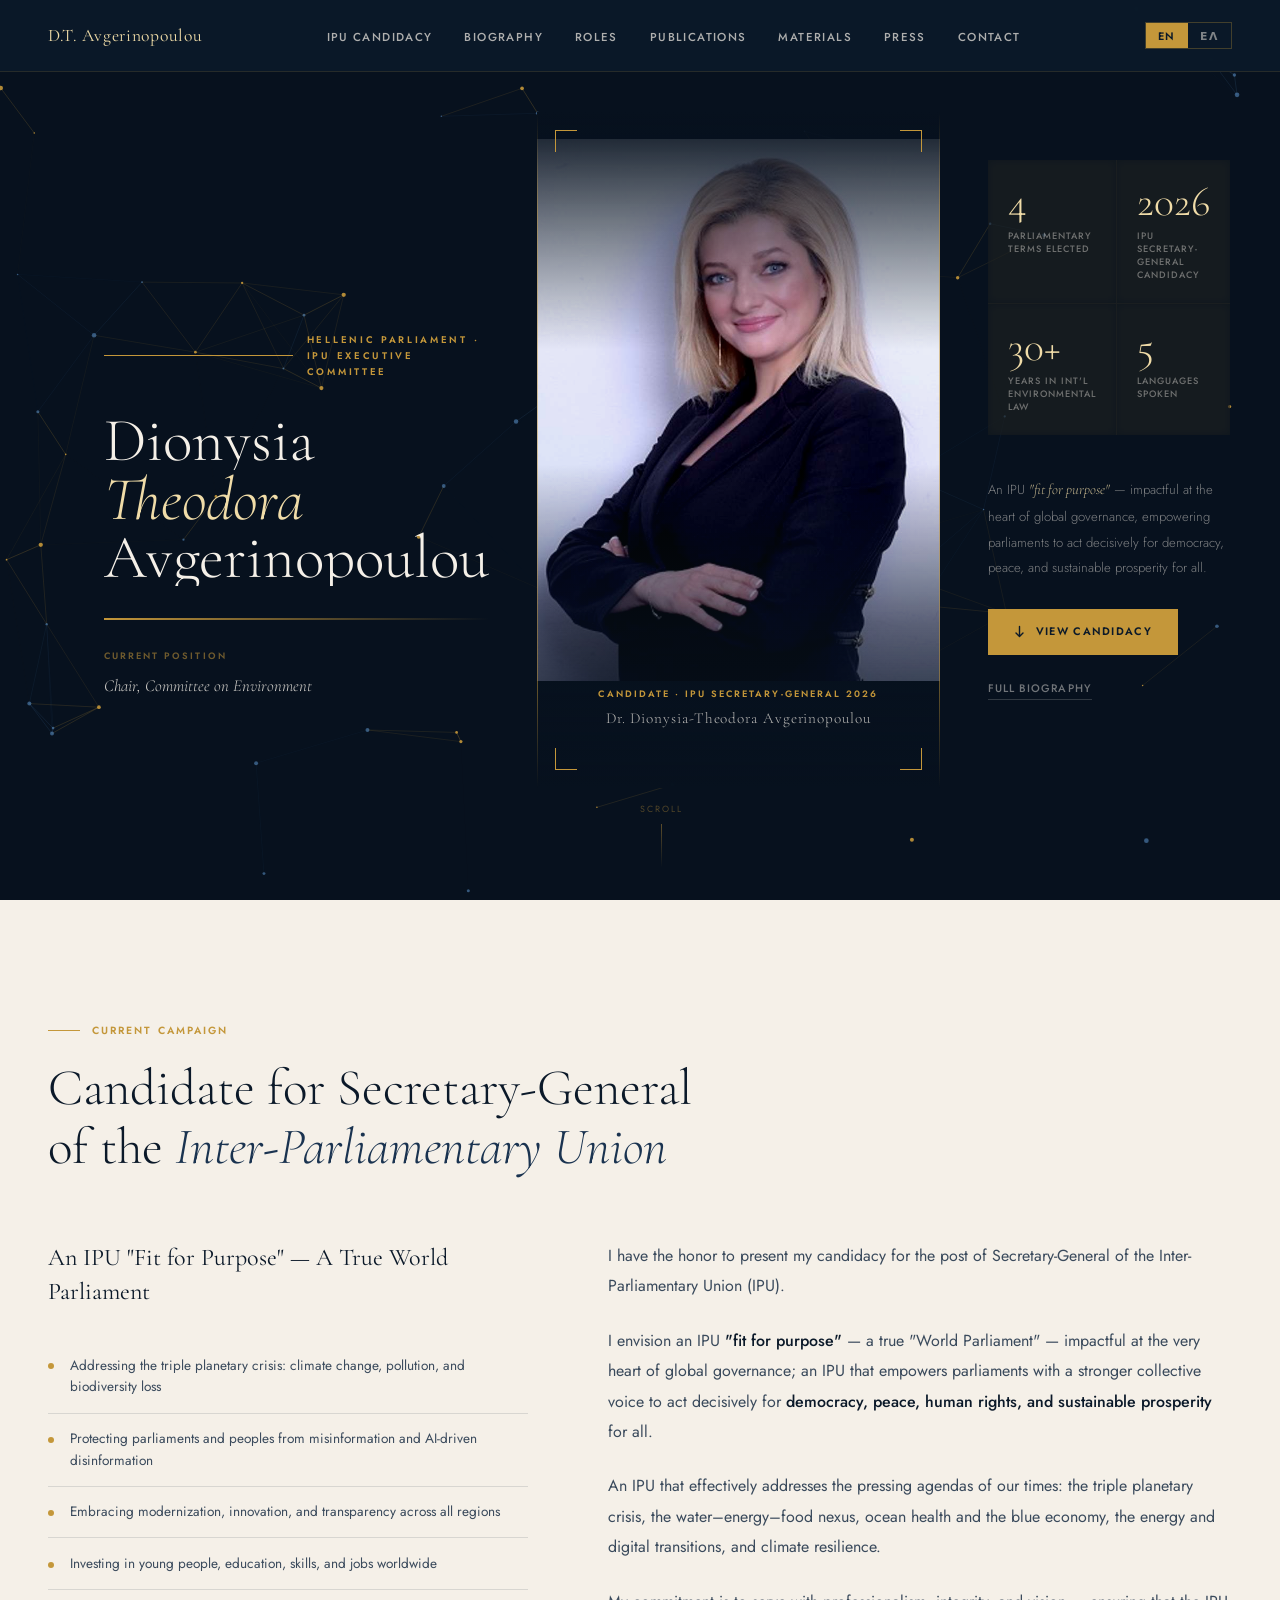
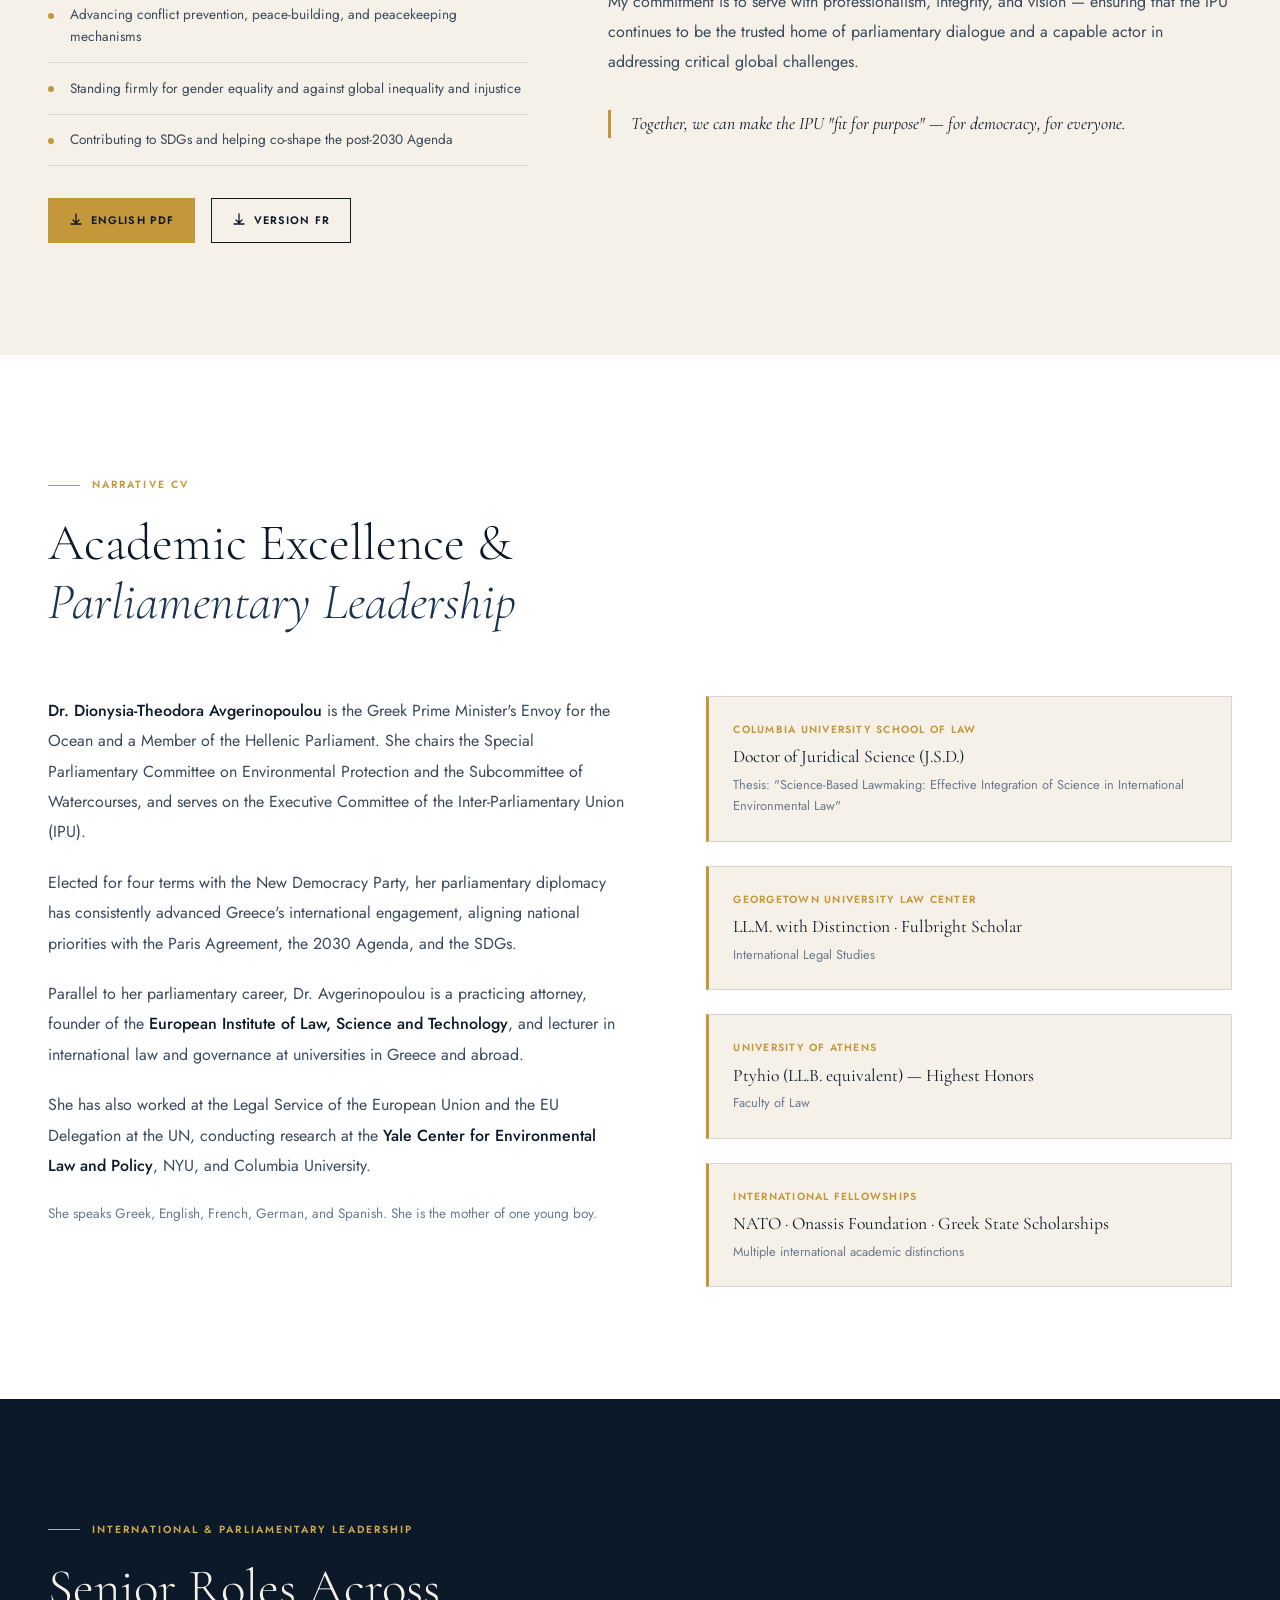
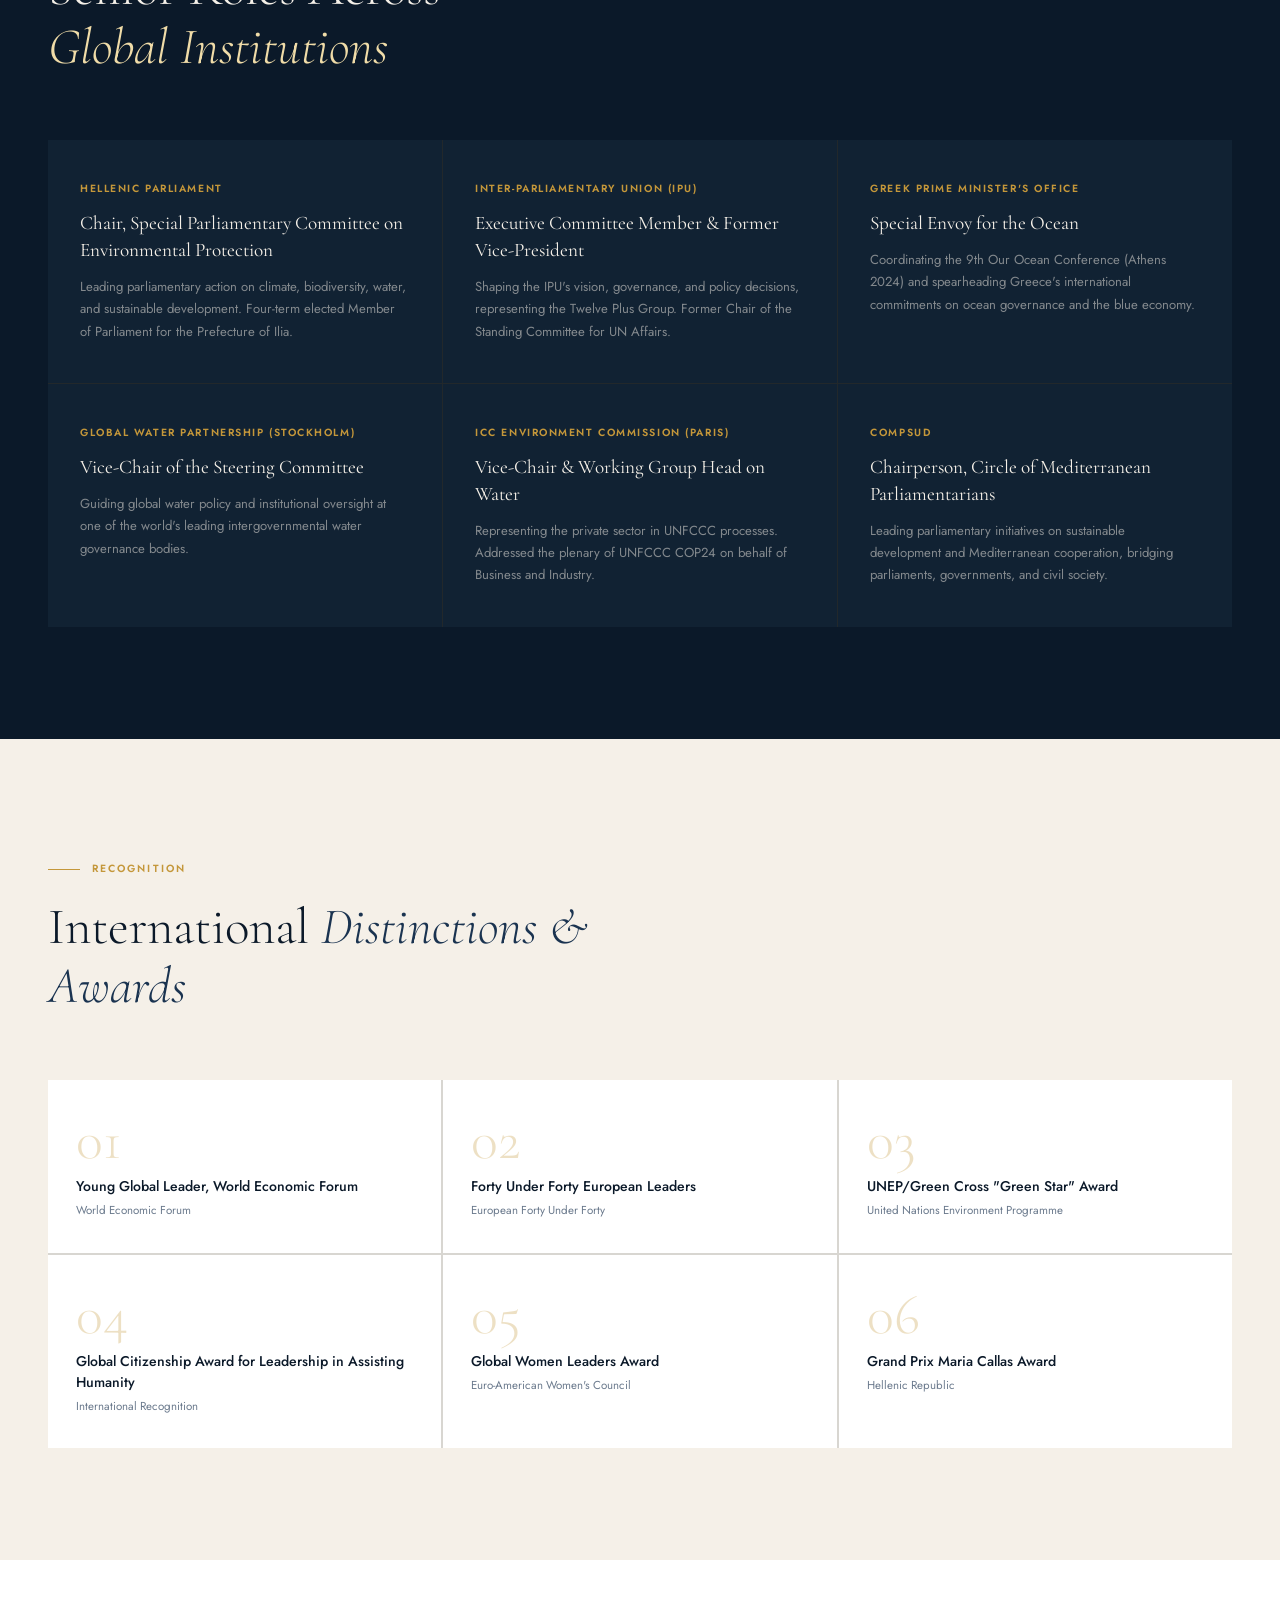
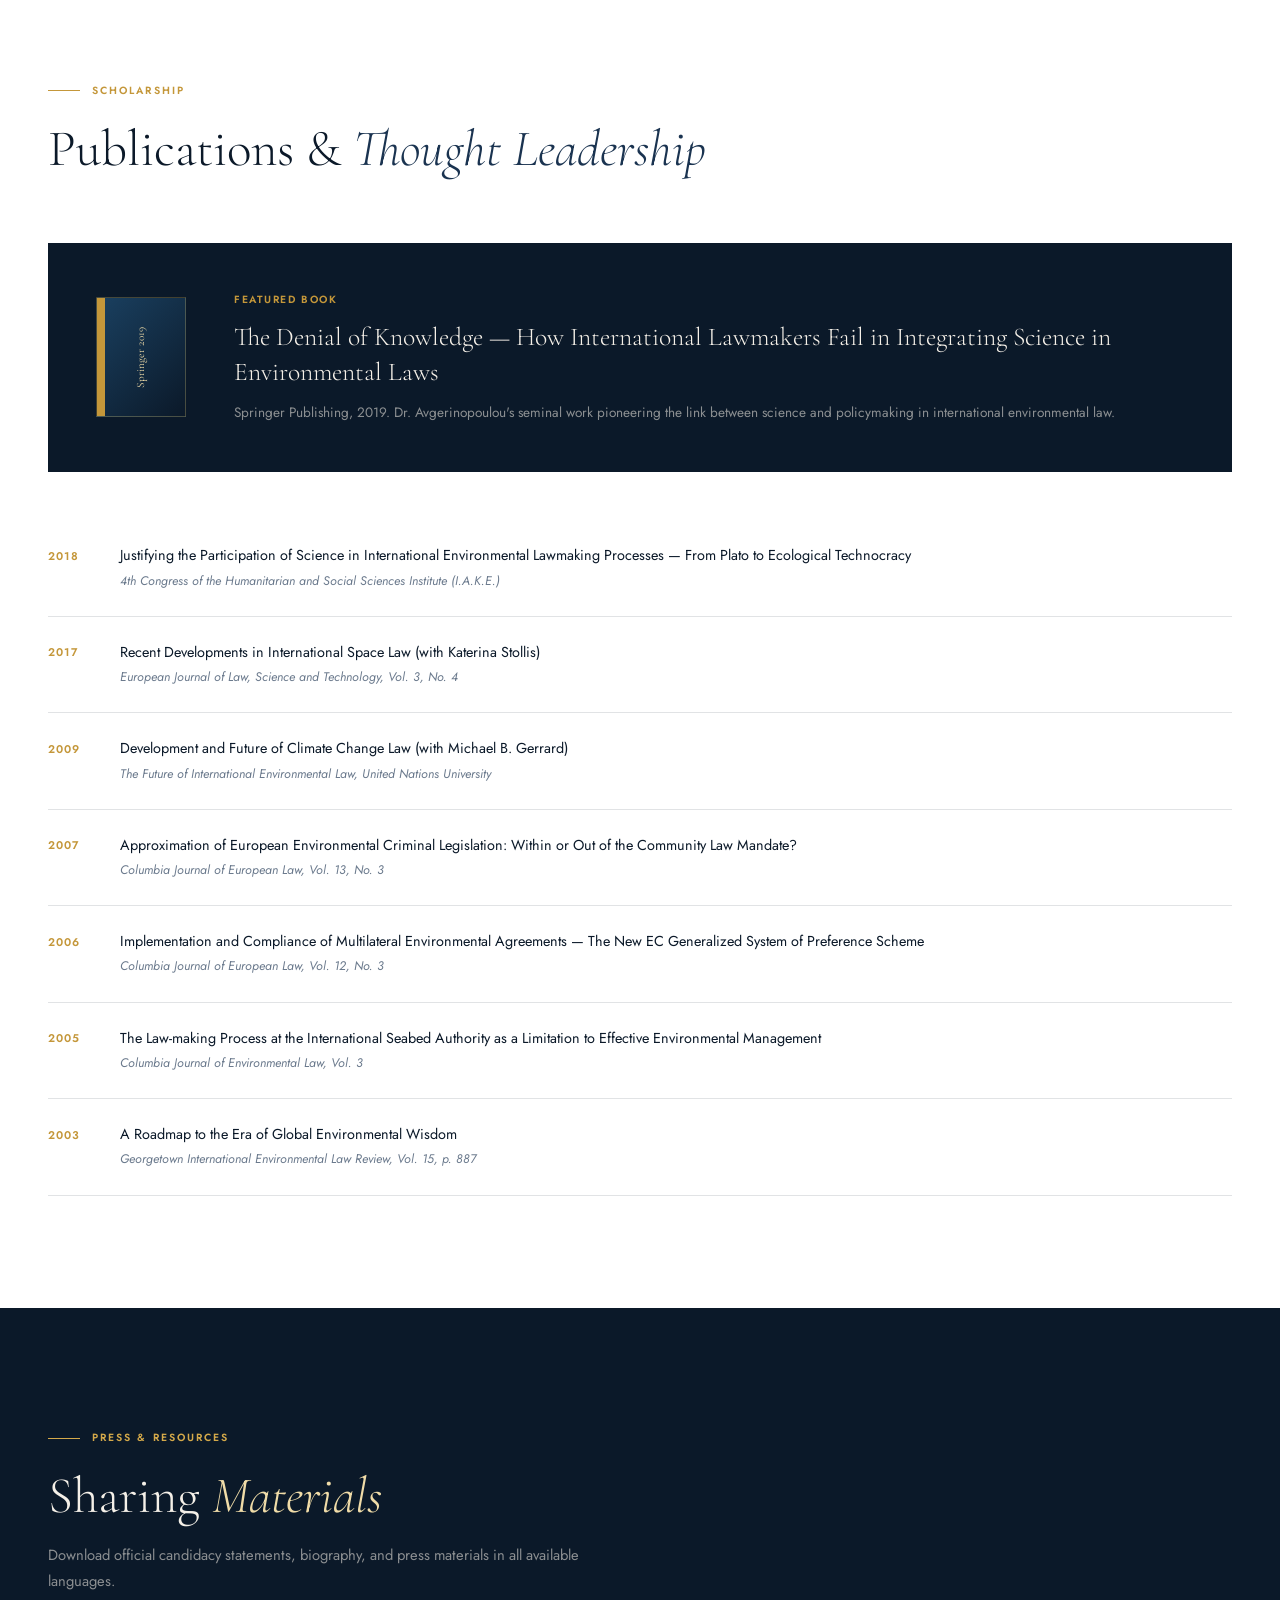
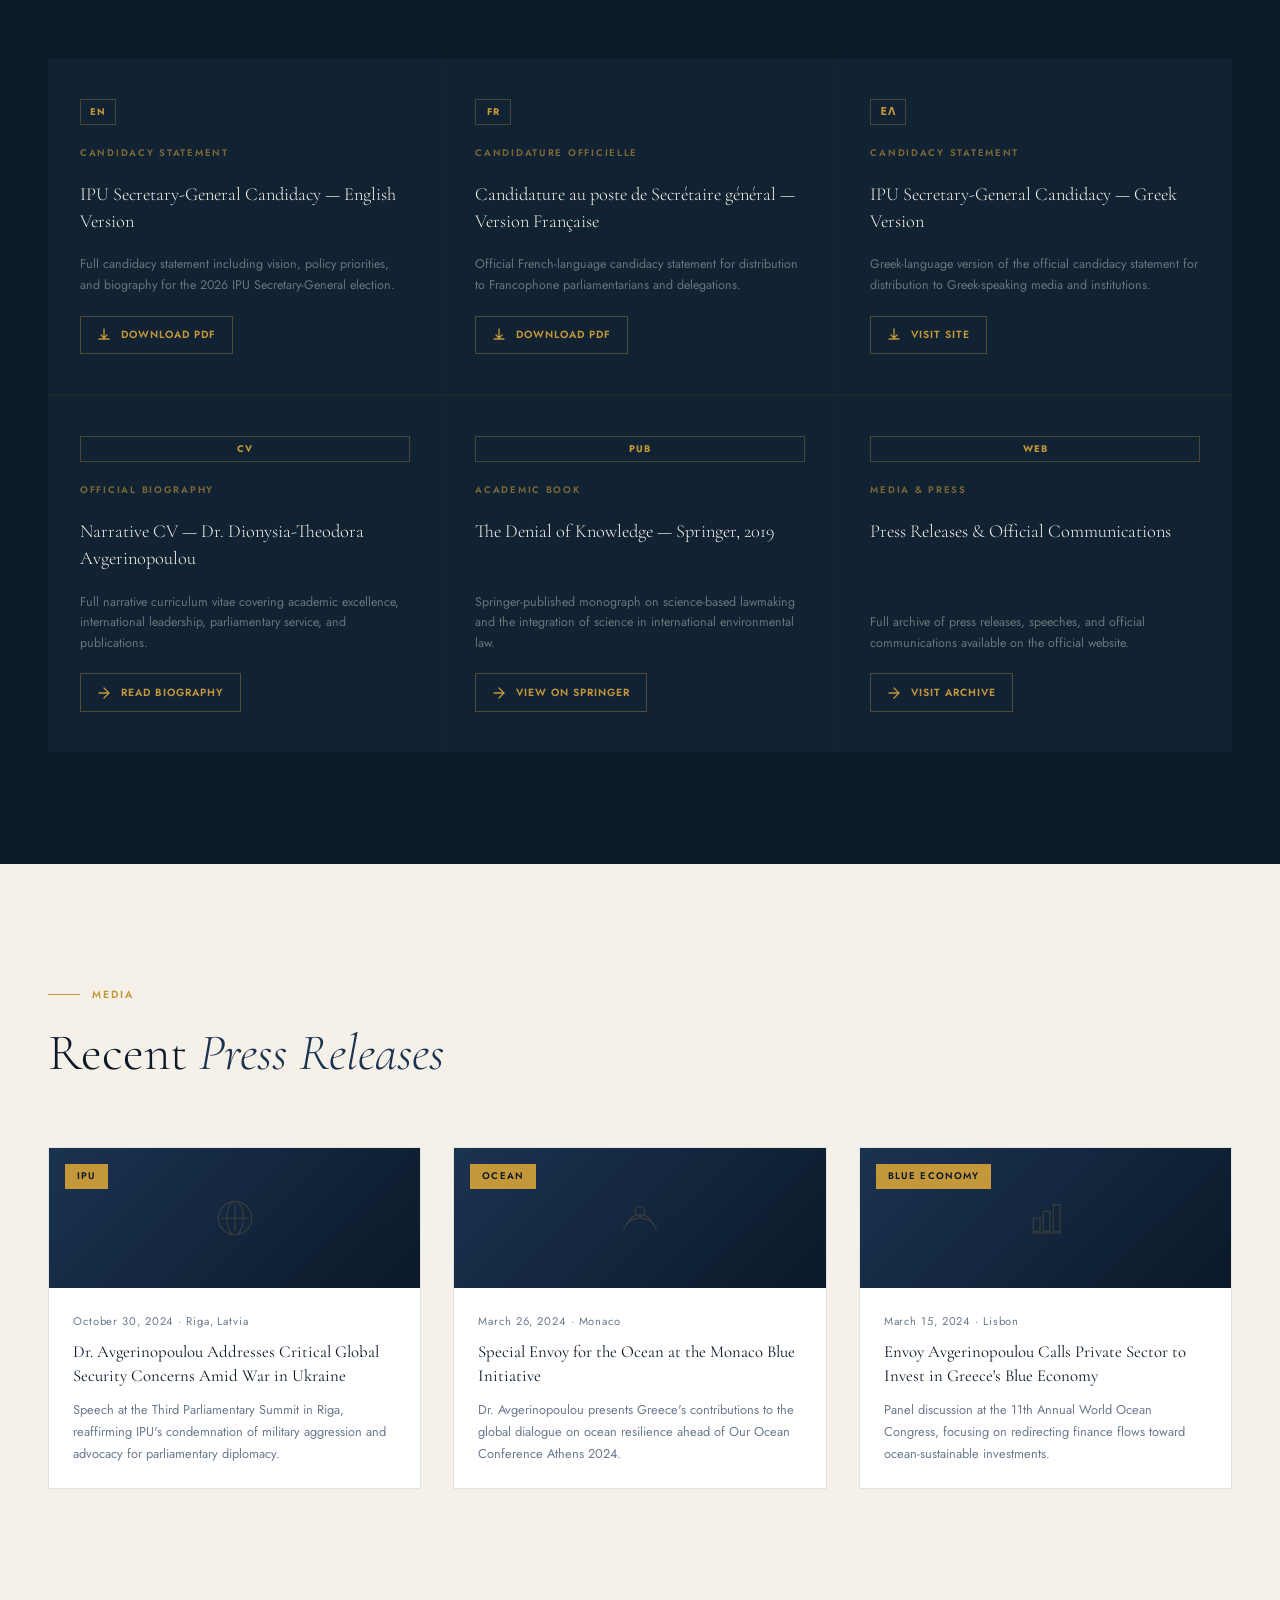
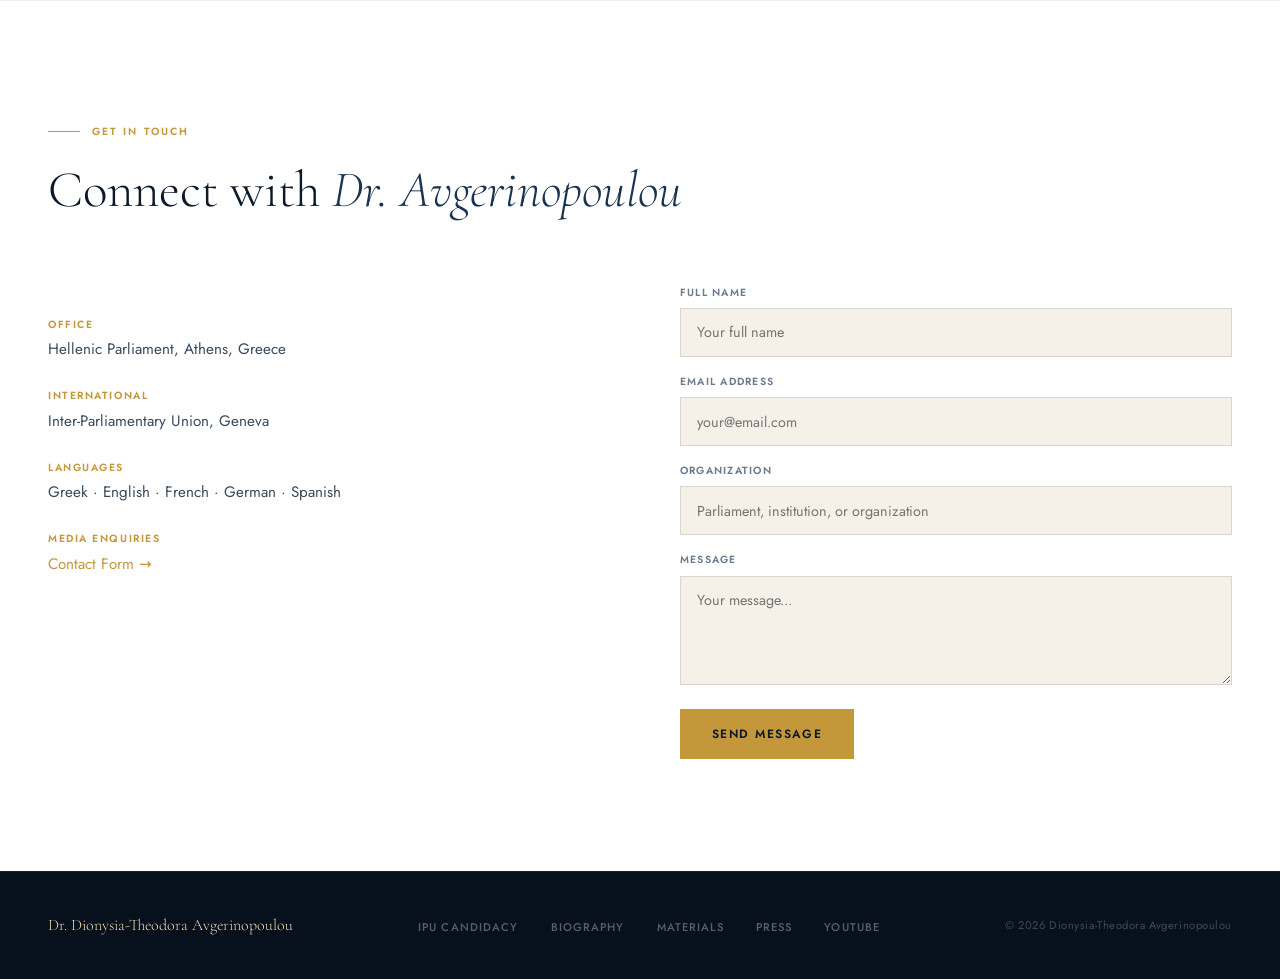
==== index.html @ edf93773 "Add files via upload" ====
<!DOCTYPE html>
<html lang="en">
<head>
<meta charset="UTF-8">
<meta name="viewport" content="width=device-width, initial-scale=1.0">
<title>Dr. Dionysia-Theodora Avgerinopoulou</title>
<link rel="preconnect" href="https://fonts.googleapis.com">
<link rel="preconnect" href="https://fonts.gstatic.com" crossorigin>
<link href="https://fonts.googleapis.com/css2?family=Cormorant+Garamond:ital,wght@0,300;0,400;0,500;0,600;1,300;1,400&family=Jost:wght@300;400;500;600&display=swap" rel="stylesheet">
<style>
*, *::before, *::after { margin:0; padding:0; box-sizing:border-box; }
:root {
  --navy:#0b1929; --navy-mid:#112233; --navy-light:#1a3350;
  --gold:#c4973a; --gold-light:#d4a94a; --gold-pale:#f0dca8;
  --cream:#f5f0e8; --cream-dark:#ede7d9;
  --text-dark:#0b1929; --text-mid:#3a4a5c; --text-muted:#6b7a8d;
  --white:#ffffff; --border:rgba(11,25,41,0.12); --border-gold:rgba(196,151,58,0.3);
  --serif:'Cormorant Garamond',Georgia,serif; --sans:'Jost',system-ui,sans-serif;
}
html { scroll-behavior:smooth; }
body { font-family:var(--sans); background:var(--white); color:var(--text-dark); line-height:1.7; overflow-x:hidden; }

/* ── NAV ── */
nav {
  position:fixed; top:0; left:0; right:0; z-index:200;
  display:flex; align-items:center; justify-content:space-between;
  padding:0 3rem; height:72px;
  background:rgba(11,25,41,0.96); backdrop-filter:blur(12px);
  border-bottom:1px solid rgba(196,151,58,0.15);
  transition:background 0.3s;
}
.nav-logo {
  font-family:var(--serif); font-size:1.1rem; font-weight:400;
  color:var(--gold-pale); letter-spacing:0.04em; text-decoration:none;
  flex-shrink:0;
}
.nav-links { display:flex; gap:2rem; list-style:none; }
.nav-links a {
  font-size:0.72rem; font-weight:500; letter-spacing:0.12em;
  text-transform:uppercase; color:rgba(245,240,232,0.7);
  text-decoration:none; transition:color 0.2s; white-space:nowrap;
}
.nav-links a:hover { color:var(--gold-light); }
.nav-right { display:flex; align-items:center; gap:1rem; }
.lang-toggle {
  display:flex; border:1px solid var(--border-gold); overflow:hidden;
}
.lang-btn {
  font-size:0.68rem; font-weight:600; letter-spacing:0.15em;
  text-transform:uppercase; padding:0.3rem 0.75rem;
  background:transparent; color:rgba(245,240,232,0.5);
  border:none; cursor:pointer; transition:all 0.2s;
  font-family:var(--sans);
}
.lang-btn.active { background:var(--gold); color:var(--navy); }
.hamburger {
  display:none; flex-direction:column; gap:5px;
  background:none; border:none; cursor:pointer; padding:4px;
}
.hamburger span {
  display:block; width:22px; height:1.5px;
  background:var(--gold-pale); transition:all 0.3s;
}
.hamburger.open span:nth-child(1) { transform:rotate(45deg) translate(4.5px,4.5px); }
.hamburger.open span:nth-child(2) { opacity:0; }
.hamburger.open span:nth-child(3) { transform:rotate(-45deg) translate(4.5px,-4.5px); }

/* Mobile drawer */
.mobile-menu {
  display:none; position:fixed; top:72px; left:0; right:0; bottom:0;
  background:rgba(7,17,30,0.98); z-index:190;
  flex-direction:column; align-items:center; justify-content:center;
  gap:2.5rem;
}
.mobile-menu.open { display:flex; }
.mobile-menu a {
  font-family:var(--serif); font-size:2rem; font-weight:300;
  color:var(--cream); text-decoration:none; letter-spacing:0.02em;
  transition:color 0.2s;
}
.mobile-menu a:hover { color:var(--gold-pale); }
.mobile-lang {
  display:flex; gap:1.5rem; margin-top:1rem;
  border-top:1px solid rgba(196,151,58,0.2); padding-top:2rem;
  width:100%; justify-content:center;
}
.mobile-lang button {
  font-size:0.8rem; font-weight:600; letter-spacing:0.2em;
  text-transform:uppercase; padding:0.5rem 1.5rem;
  background:transparent; color:rgba(245,240,232,0.5);
  border:1px solid rgba(196,151,58,0.2); cursor:pointer;
  font-family:var(--sans); transition:all 0.2s;
}
.mobile-lang button.active { background:var(--gold); color:var(--navy); border-color:var(--gold); }

/* ── HERO ── */
.hero {
  position:relative; height:100vh; min-height:680px;
  background:#07111e; overflow:hidden;
  display:grid; grid-template-columns:1fr 34% 1fr;
}
#hero-canvas { position:absolute; inset:0; width:100%; height:100%; z-index:0; }

.hero-left {
  position:relative; z-index:2;
  display:flex; flex-direction:column; justify-content:flex-end;
  padding:0 3rem 5.5rem 3.5rem;
}
.hero-kicker {
  font-size:0.6rem; font-weight:600; letter-spacing:0.28em; text-transform:uppercase;
  color:var(--gold); margin-bottom:2rem;
  display:flex; align-items:center; gap:0.85rem;
  opacity:0; animation:heroFadeUp 0.6s 0.15s ease forwards;
}
.hero-kicker-line { display:block; width:0; height:1px; background:var(--gold); animation:lineGrow 0.7s 0.55s ease forwards; }
.hero-name-wrap { overflow:hidden; }
.hero-name-wrap+.hero-name-wrap { margin-top:0.06em; }
.hero-name-line {
  display:block; font-family:var(--serif); font-weight:300;
  font-size:clamp(3rem,4.8vw,6.5rem); line-height:0.93; color:var(--cream);
  transform:translateY(110%); animation:slideUp 1s cubic-bezier(0.16,1,0.3,1) forwards;
}
.hero-name-line:nth-child(1) { animation-delay:0.3s; }
.hero-name-line.italic { font-style:italic; color:var(--gold-pale); animation-delay:0.46s; }
.hero-name-line.last { animation-delay:0.62s; }
.hero-gold-bar {
  width:0; height:2px;
  background:linear-gradient(to right,var(--gold),rgba(196,151,58,0));
  margin:2rem 0 1.75rem; animation:lineGrow 0.9s 1.05s ease forwards;
}
.hero-role-block { opacity:0; animation:heroFadeUp 0.6s 1.2s ease forwards; }
.hero-role-label {
  font-size:0.58rem; font-weight:600; letter-spacing:0.22em; text-transform:uppercase;
  color:rgba(196,151,58,0.55); margin-bottom:0.55rem;
}
.hero-role-cycling {
  font-family:var(--serif); font-size:1.05rem; font-weight:300; font-style:italic;
  color:rgba(245,240,232,0.85); height:1.65em; overflow:hidden; position:relative;
}
.hero-role-item {
  position:absolute; top:0; left:0; white-space:nowrap;
  opacity:0; transform:translateY(1.5em);
  transition:opacity 0.5s ease,transform 0.55s cubic-bezier(0.16,1,0.3,1);
}
.hero-role-item.active { opacity:1; transform:translateY(0); }
.hero-role-item.exit  { opacity:0; transform:translateY(-1.5em); }

/* Center portrait */
.hero-center { position:relative; z-index:3; }
.portrait-frame { position:relative; width:100%; height:100%; overflow:hidden; }
.portrait-frame::before,.portrait-frame::after {
  content:''; position:absolute; top:0; bottom:0; width:1px; z-index:5;
  background:linear-gradient(to bottom,transparent 0%,rgba(196,151,58,0.5) 15%,rgba(196,151,58,0.5) 85%,transparent 100%);
}
.portrait-frame::before { left:0; }
.portrait-frame::after  { right:0; }
.portrait-img {
  width:100%; height:100%;
  object-fit:contain; object-position:center 20%;
  display:block; filter:contrast(1.04) brightness(0.97);
  mix-blend-mode:multiply;
  opacity:0; animation:heroFadeUp 1.1s 0.55s ease forwards;
}
.portrait-overlay-top {
  position:absolute; top:0; left:0; right:0; height:35%;
  background:linear-gradient(to bottom,#07111e 0%,transparent 100%); z-index:4;
}
.portrait-overlay-bottom {
  position:absolute; bottom:0; left:0; right:0; height:48%;
  background:linear-gradient(to top,#07111e 0%,rgba(7,17,30,0.6) 50%,transparent 100%); z-index:4;
}
.portrait-corner {
  position:absolute; width:22px; height:22px; z-index:6;
  opacity:0; animation:heroFadeUp 0.5s ease forwards;
}
.portrait-corner.tl { top:18px; left:18px; border-top:1px solid var(--gold); border-left:1px solid var(--gold); animation-delay:1.1s; }
.portrait-corner.tr { top:18px; right:18px; border-top:1px solid var(--gold); border-right:1px solid var(--gold); animation-delay:1.2s; }
.portrait-corner.bl { bottom:18px; left:18px; border-bottom:1px solid var(--gold); border-left:1px solid var(--gold); animation-delay:1.3s; }
.portrait-corner.br { bottom:18px; right:18px; border-bottom:1px solid var(--gold); border-right:1px solid var(--gold); animation-delay:1.4s; }
.portrait-nameplate {
  position:absolute; bottom:3.5rem; left:0; right:0; z-index:6;
  text-align:center; opacity:0; animation:heroFadeUp 0.7s 1.3s ease forwards;
}
.portrait-nameplate-title {
  font-size:0.58rem; font-weight:600; letter-spacing:0.22em; text-transform:uppercase;
  color:var(--gold); margin-bottom:0.3rem;
}
.portrait-nameplate-name {
  font-family:var(--serif); font-size:0.95rem; font-weight:300;
  color:rgba(245,240,232,0.75); letter-spacing:0.06em;
}

/* Right col */
.hero-right {
  position:relative; z-index:2;
  display:flex; flex-direction:column; justify-content:flex-end;
  padding:0 3.5rem 5.5rem 3rem;
}
.hero-stats {
  display:grid; grid-template-columns:1fr 1fr; gap:1px;
  background:rgba(196,151,58,0.1); margin-bottom:2.5rem;
  opacity:0; animation:heroFadeUp 0.7s 1s ease forwards;
}
.hero-stat { background:rgba(7,17,30,0.55); padding:1.4rem 1.25rem; backdrop-filter:blur(4px); }
.hero-stat-num {
  font-family:var(--serif); font-size:2.6rem; font-weight:300;
  color:var(--gold-pale); line-height:1; margin-bottom:0.35rem;
}
.hero-stat-label {
  font-size:0.58rem; font-weight:500; letter-spacing:0.11em; text-transform:uppercase;
  color:rgba(245,240,232,0.4); line-height:1.4;
}
.hero-mandate { opacity:0; animation:heroFadeUp 0.7s 1.15s ease forwards; }
.hero-mandate p {
  font-size:0.82rem; font-weight:300; color:rgba(245,240,232,0.5);
  line-height:1.95; margin-bottom:1.75rem;
}
.hero-mandate p em {
  font-family:var(--serif); font-size:0.92rem; font-style:italic;
  color:rgba(240,220,168,0.8);
}
.hero-actions { display:flex; align-items:center; gap:1.5rem; flex-wrap:wrap; }
.hero-cta {
  display:inline-flex; align-items:center; gap:0.6rem;
  font-size:0.68rem; font-weight:600; letter-spacing:0.12em; text-transform:uppercase;
  color:var(--navy); background:var(--gold); padding:0.85rem 1.6rem;
  text-decoration:none; transition:all 0.2s;
}
.hero-cta:hover { background:var(--gold-light); transform:translateY(-2px); }
.hero-cta-ghost {
  font-size:0.68rem; font-weight:500; letter-spacing:0.1em; text-transform:uppercase;
  color:rgba(245,240,232,0.45); text-decoration:none;
  border-bottom:1px solid rgba(245,240,232,0.18); padding-bottom:2px;
  transition:color 0.2s,border-color 0.2s;
}
.hero-cta-ghost:hover { color:var(--gold-pale); border-color:var(--gold); }
.hero-scroll-hint {
  position:absolute; bottom:2rem; left:50%; transform:translateX(-50%);
  z-index:8; display:flex; flex-direction:column; align-items:center; gap:0.5rem;
  font-size:0.56rem; letter-spacing:0.22em; text-transform:uppercase;
  color:rgba(196,151,58,0.4); opacity:0; animation:heroFadeUp 0.6s 1.7s ease forwards;
}
.hero-scroll-line {
  width:1px; height:44px;
  background:linear-gradient(to bottom,rgba(196,151,58,0.45),transparent);
  animation:scrollBob 2.2s 2s ease-in-out infinite;
}
.count-up { display:inline-block; }

/* ── SECTION BASE ── */
section { padding:7rem 3rem; }
.section-inner { max-width:1200px; margin:0 auto; }
.section-eyebrow {
  display:inline-flex; align-items:center; gap:0.75rem;
  font-size:0.65rem; font-weight:600; letter-spacing:0.2em; text-transform:uppercase;
  color:var(--gold); margin-bottom:1.25rem;
}
.section-eyebrow::before { content:''; display:block; width:32px; height:1px; background:var(--gold); }
.section-title {
  font-family:var(--serif); font-size:clamp(2rem,4vw,3.5rem); font-weight:300;
  line-height:1.15; color:var(--text-dark); max-width:680px;
}
.section-title em { font-style:italic; color:var(--navy-light); }

/* ── CANDIDACY ── */
#candidacy { background:var(--cream); }
.candidacy-grid {
  display:grid; grid-template-columns:1fr 1.3fr; gap:5rem;
  margin-top:4rem; align-items:start;
}
.candidacy-sidebar h3 {
  font-family:var(--serif); font-size:1.5rem; font-weight:400;
  color:var(--navy); margin-bottom:1.5rem; line-height:1.4;
}
.candidacy-pillars { list-style:none; margin-top:2rem; }
.candidacy-pillars li {
  display:flex; align-items:flex-start; gap:1rem;
  padding:0.9rem 0; border-bottom:1px solid var(--border);
  font-size:0.85rem; color:var(--text-mid); line-height:1.6;
}
.candidacy-pillars li::before {
  content:''; display:block; width:6px; height:6px; min-width:6px;
  border-radius:50%; background:var(--gold); margin-top:0.55rem;
}
.download-links { display:flex; gap:1rem; flex-wrap:wrap; margin-top:2rem; }
.dl-btn {
  display:inline-flex; align-items:center; gap:0.5rem;
  font-size:0.68rem; font-weight:600; letter-spacing:0.1em; text-transform:uppercase;
  padding:0.75rem 1.25rem; text-decoration:none; transition:all 0.2s;
  border:1px solid var(--navy); color:var(--navy);
}
.dl-btn:hover { background:var(--navy); color:var(--gold-pale); }
.dl-btn.gold { background:var(--gold); border-color:var(--gold); color:var(--navy); }
.dl-btn.gold:hover { background:var(--gold-light); }
.candidacy-text { font-size:1rem; color:var(--text-mid); line-height:1.9; }
.candidacy-text p { margin-bottom:1.5rem; }
.candidacy-text strong { color:var(--text-dark); font-weight:500; }
.candidacy-pullquote {
  font-style:italic; font-family:var(--serif); font-size:1.1rem; color:var(--navy);
  border-left:3px solid var(--gold); padding-left:1.25rem;
  margin-top:2rem; line-height:1.6;
}

/* ── BIOGRAPHY ── */
#biography { background:var(--white); }
.bio-grid {
  display:grid; grid-template-columns:1.1fr 1fr; gap:5rem;
  margin-top:4rem; align-items:start;
}
.bio-text { font-size:1rem; color:var(--text-mid); line-height:1.9; }
.bio-text p { margin-bottom:1.25rem; }
.bio-text strong { color:var(--text-dark); font-weight:500; }
.credentials { display:flex; flex-direction:column; gap:1.5rem; }
.credential-card {
  padding:1.5rem; border:1px solid var(--border);
  border-left:3px solid var(--gold); background:var(--cream);
}
.credential-card .institution {
  font-size:0.65rem; font-weight:600; letter-spacing:0.12em; text-transform:uppercase;
  color:var(--gold); margin-bottom:0.4rem;
}
.credential-card .degree {
  font-family:var(--serif); font-size:1.1rem; font-weight:400;
  color:var(--navy); line-height:1.4; margin-bottom:0.25rem;
}
.credential-card .detail { font-size:0.8rem; color:var(--text-muted); }

/* ── ROLES ── */
#roles { background:var(--navy); color:var(--cream); }
#roles .section-eyebrow { color:var(--gold-light); }
#roles .section-eyebrow::before { background:var(--gold-light); }
#roles .section-title { color:var(--cream); }
.roles-grid {
  display:grid; grid-template-columns:repeat(3,1fr); gap:1.5px;
  margin-top:4rem; background:rgba(196,151,58,0.12);
}
.role-card { background:var(--navy-mid); padding:2.5rem 2rem; transition:background 0.2s; }
.role-card:hover { background:var(--navy-light); }
.role-org {
  font-size:0.65rem; font-weight:600; letter-spacing:0.15em; text-transform:uppercase;
  color:var(--gold); margin-bottom:0.75rem;
}
.role-title {
  font-family:var(--serif); font-size:1.2rem; font-weight:400;
  color:var(--cream); line-height:1.4; margin-bottom:0.75rem;
}
.role-desc { font-size:0.82rem; color:rgba(245,240,232,0.5); line-height:1.7; }

/* ── AWARDS ── */
#awards { background:var(--cream); }
.awards-grid {
  display:grid; grid-template-columns:repeat(3,1fr); gap:2px;
  margin-top:4rem; background:var(--border);
}
.award-item { background:var(--white); padding:2rem 1.75rem; }
.award-item .num {
  font-family:var(--serif); font-size:3.5rem; font-weight:300;
  color:var(--border-gold); line-height:1; margin-bottom:0.5rem;
}
.award-item .name { font-size:0.88rem; font-weight:500; color:var(--text-dark); line-height:1.5; }
.award-item .org { font-size:0.72rem; color:var(--text-muted); margin-top:0.25rem; }

/* ── PUBLICATIONS ── */
#publications { background:var(--white); }
.pub-featured {
  display:grid; grid-template-columns:auto 1fr; gap:3rem;
  align-items:center; padding:3rem; background:var(--navy); margin-top:4rem;
}
.pub-book-spine {
  width:90px; height:120px; background:linear-gradient(135deg,#1a4060,#0b1929);
  border:1px solid rgba(196,151,58,0.3); display:flex; align-items:center;
  justify-content:center; flex-shrink:0; position:relative;
}
.pub-book-spine::after {
  content:''; position:absolute; left:0; top:0; bottom:0;
  width:8px; background:var(--gold);
}
.pub-book-text {
  font-family:var(--serif); font-size:0.7rem; color:var(--gold-pale);
  text-align:center; padding:0.5rem;
  writing-mode:vertical-rl; text-orientation:mixed; transform:rotate(180deg);
}
.pub-featured-content .label {
  font-size:0.65rem; font-weight:600; letter-spacing:0.15em; text-transform:uppercase;
  color:var(--gold); margin-bottom:0.75rem;
}
.pub-featured-content h3 {
  font-family:var(--serif); font-size:1.6rem; font-weight:300;
  color:var(--cream); line-height:1.35; margin-bottom:0.75rem;
}
.pub-featured-content p { font-size:0.85rem; color:rgba(245,240,232,0.55); line-height:1.7; }
.pubs-list { margin-top:3rem; display:flex; flex-direction:column; }
.pub-item {
  display:grid; grid-template-columns:auto 1fr; gap:2rem;
  padding:1.5rem 0; border-bottom:1px solid var(--border); align-items:start;
}
.pub-year { font-size:0.7rem; font-weight:600; letter-spacing:0.08em; color:var(--gold); min-width:40px; padding-top:0.15rem; }
.pub-title { font-size:0.9rem; color:var(--text-dark); line-height:1.6; }
.pub-journal { font-size:0.78rem; color:var(--text-muted); font-style:italic; margin-top:0.2rem; }

/* ── MATERIALS ── */
#materials { background:var(--navy); }
#materials .section-eyebrow { color:var(--gold-light); }
#materials .section-eyebrow::before { background:var(--gold-light); }
#materials .section-title { color:var(--cream); }
.materials-intro { font-size:0.92rem; color:rgba(245,240,232,0.55); line-height:1.8; margin-top:1rem; max-width:560px; }
.materials-grid {
  display:grid; grid-template-columns:repeat(3,1fr); gap:1.5px;
  margin-top:4rem; background:rgba(196,151,58,0.1);
}
.material-card {
  background:var(--navy-mid); padding:2.5rem 2rem;
  display:flex; flex-direction:column; gap:1.25rem;
  transition:background 0.2s;
}
.material-card:hover { background:var(--navy-light); }
.material-flag {
  width:36px; height:26px; display:flex; align-items:center;
  justify-content:center; border:1px solid rgba(196,151,58,0.3);
  font-size:0.6rem; font-weight:700; letter-spacing:0.1em;
  color:var(--gold); font-family:var(--sans);
}
.material-type {
  font-size:0.6rem; font-weight:600; letter-spacing:0.18em; text-transform:uppercase;
  color:rgba(196,151,58,0.6);
}
.material-title {
  font-family:var(--serif); font-size:1.15rem; font-weight:300;
  color:var(--cream); line-height:1.45; flex:1;
}
.material-desc { font-size:0.78rem; color:rgba(245,240,232,0.4); line-height:1.65; }
.material-dl {
  display:inline-flex; align-items:center; gap:0.6rem; align-self:flex-start;
  font-size:0.65rem; font-weight:600; letter-spacing:0.1em; text-transform:uppercase;
  color:var(--gold); text-decoration:none;
  border:1px solid rgba(196,151,58,0.35); padding:0.6rem 1rem;
  transition:all 0.2s; margin-top:auto;
}
.material-dl:hover { background:var(--gold); color:var(--navy); border-color:var(--gold); }
.material-dl svg { flex-shrink:0; }

/* ── PRESS ── */
#press { background:var(--cream); }
.press-grid { display:grid; grid-template-columns:repeat(3,1fr); gap:2rem; margin-top:4rem; }
.press-card {
  background:var(--white); border:1px solid var(--border);
  transition:all 0.2s; text-decoration:none; color:inherit; display:block;
}
.press-card:hover { border-color:var(--gold); transform:translateY(-4px); box-shadow:0 12px 40px rgba(196,151,58,0.1); }
.press-card-img { height:140px; background:var(--navy); overflow:hidden; position:relative; }
.press-card-img-inner {
  width:100%; height:100%;
  background:linear-gradient(135deg,var(--navy-light),var(--navy));
  display:flex; align-items:center; justify-content:center;
}
.press-tag {
  position:absolute; top:1rem; left:1rem;
  font-size:0.6rem; font-weight:600; letter-spacing:0.12em; text-transform:uppercase;
  background:var(--gold); color:var(--navy); padding:0.3rem 0.75rem;
}
.press-card-body { padding:1.5rem; }
.press-date { font-size:0.7rem; color:var(--text-muted); letter-spacing:0.08em; margin-bottom:0.6rem; }
.press-card-title {
  font-family:var(--serif); font-size:1.05rem; font-weight:400;
  color:var(--text-dark); line-height:1.4; margin-bottom:0.75rem;
}
.press-excerpt { font-size:0.8rem; color:var(--text-muted); line-height:1.7; }

/* ── CONTACT ── */
#contact { background:var(--white); }
.contact-grid { display:grid; grid-template-columns:1fr 1fr; gap:5rem; align-items:start; margin-top:4rem; }
.contact-items { margin-top:2rem; display:flex; flex-direction:column; gap:1.5rem; }
.contact-item .label {
  font-size:0.65rem; font-weight:600; letter-spacing:0.15em; text-transform:uppercase;
  color:var(--gold); margin-bottom:0.25rem;
}
.contact-item .value { font-size:0.95rem; color:var(--text-mid); }
.contact-form { display:flex; flex-direction:column; gap:1rem; }
.form-group label {
  display:block; font-size:0.65rem; font-weight:600;
  letter-spacing:0.12em; text-transform:uppercase; color:var(--text-muted); margin-bottom:0.4rem;
}
.form-group input,.form-group textarea {
  width:100%; background:var(--cream); border:1px solid var(--border);
  color:var(--text-dark); padding:0.85rem 1rem;
  font-family:var(--sans); font-size:0.9rem; outline:none; transition:border-color 0.2s; resize:vertical;
}
.form-group input:focus,.form-group textarea:focus { border-color:var(--gold); }
.form-submit {
  background:var(--gold); color:var(--navy); border:none; padding:1rem 2rem;
  font-family:var(--sans); font-size:0.75rem; font-weight:600;
  letter-spacing:0.12em; text-transform:uppercase; cursor:pointer;
  transition:all 0.2s; align-self:flex-start;
}
.form-submit:hover { background:var(--gold-light); transform:translateY(-2px); }

/* ── FOOTER ── */
footer {
  background:#07111e; padding:2.5rem 3rem;
  display:flex; justify-content:space-between; align-items:center;
  border-top:1px solid rgba(196,151,58,0.1);
}
.footer-name { font-family:var(--serif); font-size:1rem; color:var(--gold-pale); font-weight:300; }
.footer-links { display:flex; gap:2rem; list-style:none; }
.footer-links a {
  font-size:0.7rem; font-weight:500; letter-spacing:0.1em; text-transform:uppercase;
  color:rgba(245,240,232,0.35); text-decoration:none; transition:color 0.2s;
}
.footer-links a:hover { color:var(--gold); }
.footer-copy { font-size:0.7rem; color:rgba(245,240,232,0.25); letter-spacing:0.05em; }

/* ── KEYFRAMES ── */
@keyframes heroFadeUp { from{opacity:0;transform:translateY(16px)} to{opacity:1;transform:translateY(0)} }
@keyframes slideUp { from{transform:translateY(110%)} to{transform:translateY(0)} }
@keyframes lineGrow { from{width:0} to{width:100%} }
@keyframes scrollBob { 0%,100%{transform:scaleY(1);opacity:0.4} 50%{transform:scaleY(1.15);opacity:0.8} }
@keyframes fadeIn { from{opacity:0} to{opacity:1} }
.reveal { opacity:0; transform:translateY(30px); transition:opacity 0.7s ease,transform 0.7s ease; }
.reveal.visible { opacity:1; transform:translateY(0); }

/* ── RESPONSIVE ── */
@media (max-width:1200px) {
  .nav-links { gap:1.5rem; }
  .nav-links a { font-size:0.68rem; }
}
@media (max-width:1024px) {
  nav { padding:0 1.75rem; }
  .hero { grid-template-columns:1fr; grid-template-rows:56vw auto auto; height:auto; min-height:auto; }
  .hero-center { grid-row:1; height:56vw; max-height:460px; }
  .hero-left { grid-row:2; padding:3rem 2rem 2.5rem; }
  .hero-right { grid-row:3; padding:0 2rem 4rem; }
  .hero-gold-bar { margin:1.5rem 0 1.25rem; }
  .hero-stats { margin-bottom:2rem; }
  .hero-scroll-hint { display:none; }
  .candidacy-grid,.bio-grid { grid-template-columns:1fr; gap:3rem; }
  .roles-grid { grid-template-columns:1fr 1fr; }
  .awards-grid { grid-template-columns:1fr 1fr; }
  .materials-grid { grid-template-columns:1fr 1fr; }
  .press-grid { grid-template-columns:1fr 1fr; }
  .contact-grid { grid-template-columns:1fr; gap:3rem; }
  footer { flex-direction:column; gap:1.25rem; text-align:center; }
  .footer-links { flex-wrap:wrap; justify-content:center; }
}
@media (max-width:768px) {
  nav { padding:0 1.25rem; height:64px; }
  .nav-links { display:none; }
  .lang-toggle { display:none; }
  .hamburger { display:flex; }
  section { padding:5rem 1.25rem; }
  .hero-name-line { font-size:clamp(2.4rem,9vw,3.6rem); }
  .roles-grid,.materials-grid { grid-template-columns:1fr; }
  .awards-grid { grid-template-columns:1fr 1fr; }
  .press-grid { grid-template-columns:1fr; }
  .pub-featured { grid-template-columns:1fr; gap:1.5rem; padding:2rem; }
  .hero-stats { grid-template-columns:1fr 1fr; }
  footer { padding:2rem 1.25rem; gap:1rem; }
}
@media (max-width:480px) {
  .hero-center { height:72vw; max-height:360px; }
  .hero-left,.hero-right { padding-left:1rem; padding-right:1rem; }
  .awards-grid { grid-template-columns:1fr; }
  section { padding:4rem 1rem; }
  .hero-stat-num { font-size:2.2rem; }
}
</style>
</head>
<body>

<!-- NAV -->
<nav id="main-nav">
  <a href="#" class="nav-logo">D.T. Avgerinopoulou</a>
  <ul class="nav-links">
    <li><a href="#candidacy" data-en="IPU Candidacy" data-el="Υποψηφιότητα ΔΚΕ">IPU Candidacy</a></li>
    <li><a href="#biography" data-en="Biography" data-el="Βιογραφικό">Biography</a></li>
    <li><a href="#roles" data-en="Roles" data-el="Ρόλοι">Roles</a></li>
    <li><a href="#publications" data-en="Publications" data-el="Δημοσιεύσεις">Publications</a></li>
    <li><a href="#materials" data-en="Materials" data-el="Υλικό">Materials</a></li>
    <li><a href="#press" data-en="Press" data-el="Τύπος">Press</a></li>
    <li><a href="#contact" data-en="Contact" data-el="Επικοινωνία">Contact</a></li>
  </ul>
  <div class="nav-right">
    <div class="lang-toggle">
      <button class="lang-btn active" onclick="setLang('en')">EN</button>
      <button class="lang-btn" onclick="setLang('el')">ΕΛ</button>
    </div>
    <button class="hamburger" id="hamburger" onclick="toggleMenu()" aria-label="Menu">
      <span></span><span></span><span></span>
    </button>
  </div>
</nav>

<!-- MOBILE MENU -->
<div class="mobile-menu" id="mobile-menu">
  <a href="#candidacy" onclick="closeMenu()" data-en="IPU Candidacy" data-el="Υποψηφιότητα ΔΚΕ">IPU Candidacy</a>
  <a href="#biography" onclick="closeMenu()" data-en="Biography" data-el="Βιογραφικό">Biography</a>
  <a href="#roles" onclick="closeMenu()" data-en="Roles" data-el="Ρόλοι">Roles</a>
  <a href="#publications" onclick="closeMenu()" data-en="Publications" data-el="Δημοσιεύσεις">Publications</a>
  <a href="#materials" onclick="closeMenu()" data-en="Materials" data-el="Υλικό">Materials</a>
  <a href="#press" onclick="closeMenu()" data-en="Press" data-el="Τύπος">Press</a>
  <a href="#contact" onclick="closeMenu()" data-en="Contact" data-el="Επικοινωνία">Contact</a>
  <div class="mobile-lang">
    <button class="active" onclick="setLang('en');closeMenu()">EN</button>
    <button onclick="setLang('el');closeMenu()">ΕΛ</button>
  </div>
</div>

<!-- HERO -->
<section class="hero">
  <canvas id="hero-canvas"></canvas>
  <div class="hero-left">
    <div class="hero-kicker">
      <span class="hero-kicker-line"></span>
      <span data-en="Hellenic Parliament · IPU Executive Committee" data-el="Βουλή Ελλήνων · Εκτελεστική Επιτροπή ΔΚΕ">Hellenic Parliament · IPU Executive Committee</span>
    </div>
    <div class="hero-name-wrap"><span class="hero-name-line">Dionysia</span></div>
    <div class="hero-name-wrap"><span class="hero-name-line italic">Theodora</span></div>
    <div class="hero-name-wrap"><span class="hero-name-line last">Avgerinopoulou</span></div>
    <div class="hero-gold-bar"></div>
    <div class="hero-role-block">
      <div class="hero-role-label" data-en="Current Position" data-el="Τρέχουσα Θέση">Current Position</div>
      <div class="hero-role-cycling" id="roleCycle">
        <span class="hero-role-item active" data-en="Candidate, IPU Sec.-Gen. 2026" data-el="Υποψήφια ΓΓ ΔΚΕ 2026">Candidate, IPU Sec.-Gen. 2026</span>
        <span class="hero-role-item" data-en="Chair, Committee on Environment" data-el="Πρόεδρος Επιτροπής Περιβάλλοντος">Chair, Committee on Environment</span>
        <span class="hero-role-item" data-en="Greece's Envoy for the Ocean" data-el="Απεσταλμένη για τον Ωκεανό">Greece's Envoy for the Ocean</span>
        <span class="hero-role-item" data-en="IPU Executive Committee Member" data-el="Μέλος Εκτελεστικής Επιτροπής ΔΚΕ">IPU Executive Committee Member</span>
        <span class="hero-role-item" data-en="J.S.D. Columbia · LL.M. Georgetown" data-el="J.S.D. Columbia · LL.M. Georgetown">J.S.D. Columbia · LL.M. Georgetown</span>
      </div>
    </div>
  </div>

  <div class="hero-center">
    <div class="portrait-frame">
      <img class="portrait-img" src="[data-uri]" alt="Dr. Dionysia-Theodora Avgerinopoulou" onerror="this.style.display='none'"/>
      <div class="portrait-overlay-top"></div>
      <div class="portrait-overlay-bottom"></div>
      <div class="portrait-corner tl"></div>
      <div class="portrait-corner tr"></div>
      <div class="portrait-corner bl"></div>
      <div class="portrait-corner br"></div>
      <div class="portrait-nameplate">
        <div class="portrait-nameplate-title" data-en="Candidate · IPU Secretary-General 2026" data-el="Υποψήφια · ΓΓ Διακοινοβουλευτικής Ένωσης 2026">Candidate · IPU Secretary-General 2026</div>
        <div class="portrait-nameplate-name">Dr. Dionysia-Theodora Avgerinopoulou</div>
      </div>
    </div>
  </div>

  <div class="hero-right">
    <div class="hero-stats">
      <div class="hero-stat">
        <div class="hero-stat-num"><span class="count-up" data-target="4">0</span></div>
        <div class="hero-stat-label" data-en="Parliamentary<br>Terms Elected" data-el="Θητείες<br>Βουλευτή">Parliamentary<br>Terms Elected</div>
      </div>
      <div class="hero-stat">
        <div class="hero-stat-num">2026</div>
        <div class="hero-stat-label" data-en="IPU Secretary-<br>General Candidacy" data-el="Υποψηφιότητα<br>ΓΓ ΔΚΕ">IPU Secretary-<br>General Candidacy</div>
      </div>
      <div class="hero-stat">
        <div class="hero-stat-num"><span class="count-up" data-target="30">0</span>+</div>
        <div class="hero-stat-label" data-en="Years in Int'l<br>Environmental Law" data-el="Χρόνια Διεθνούς<br>Περιβαλλοντικού Δικαίου">Years in Int'l<br>Environmental Law</div>
      </div>
      <div class="hero-stat">
        <div class="hero-stat-num"><span class="count-up" data-target="5">0</span></div>
        <div class="hero-stat-label" data-en="Languages<br>Spoken" data-el="Γλώσσες<br>Επικοινωνίας">Languages<br>Spoken</div>
      </div>
    </div>
    <div class="hero-mandate">
      <p data-en='An IPU <em>"fit for purpose"</em> — impactful at the heart of global governance, empowering parliaments to act decisively for democracy, peace, and sustainable prosperity for all.' data-el='Μια ΔΚΕ <em>«κατάλληλη για τον σκοπό της»</em> — με ουσιαστικό ρόλο στην καρδιά της παγκόσμιας διακυβέρνησης, ενδυναμώνοντας τα κοινοβούλια για τη δημοκρατία, την ειρήνη και την ευημερία.'>An IPU <em>"fit for purpose"</em> — impactful at the heart of global governance, empowering parliaments to act decisively for democracy, peace, and sustainable prosperity for all.</p>
      <div class="hero-actions">
        <a href="#candidacy" class="hero-cta" data-en="View Candidacy" data-el="Δείτε Υποψηφιότητα">
          <svg width="13" height="13" viewBox="0 0 13 13" fill="none"><path d="M6.5 1.5v9M3 8l3.5 3.5L10 8" stroke="currentColor" stroke-width="1.4" stroke-linecap="round" stroke-linejoin="round"/></svg>
          View Candidacy
        </a>
        <a href="#biography" class="hero-cta-ghost" data-en="Full Biography" data-el="Πλήρες Βιογραφικό">Full Biography</a>
      </div>
    </div>
  </div>
  <div class="hero-scroll-hint">
    <span data-en="Scroll" data-el="Κύλιση">Scroll</span>
    <span class="hero-scroll-line"></span>
  </div>
</section>

<!-- CANDIDACY -->
<section id="candidacy">
  <div class="section-inner">
    <div class="section-eyebrow" data-en="Current Campaign" data-el="Τρέχουσα Υποψηφιότητα">Current Campaign</div>
    <h2 class="section-title" data-en="Candidate for Secretary-General<br>of the <em>Inter-Parliamentary Union</em>" data-el="Υποψήφια για τη θέση Γενικού Γραμματέα<br>της <em>Διακοινοβουλευτικής Ένωσης</em>">Candidate for Secretary-General<br>of the <em>Inter-Parliamentary Union</em></h2>
    <div class="candidacy-grid">
      <div class="candidacy-sidebar reveal">
        <h3 data-en='An IPU "Fit for Purpose" — A True World Parliament' data-el='Μια ΔΚΕ "Κατάλληλη για τον Σκοπό της" — Ένα Αληθινό Παγκόσμιο Κοινοβούλιο'>An IPU "Fit for Purpose" — A True World Parliament</h3>
        <ul class="candidacy-pillars">
          <li data-en="Addressing the triple planetary crisis: climate change, pollution, and biodiversity loss" data-el="Αντιμετώπιση της τριπλής πλανητικής κρίσης: κλιματική αλλαγή, ρύπανση, απώλεια βιοποικιλότητας">Addressing the triple planetary crisis: climate change, pollution, and biodiversity loss</li>
          <li data-en="Protecting parliaments and peoples from misinformation and AI-driven disinformation" data-el="Προστασία κοινοβουλίων και πολιτών από παραπληροφόρηση και τεχνητή νοημοσύνη">Protecting parliaments and peoples from misinformation and AI-driven disinformation</li>
          <li data-en="Embracing modernization, innovation, and transparency across all regions" data-el="Εκσυγχρονισμός, καινοτομία και διαφάνεια σε όλες τις περιοχές">Embracing modernization, innovation, and transparency across all regions</li>
          <li data-en="Investing in young people, education, skills, and jobs worldwide" data-el="Επενδύσεις σε νέους, εκπαίδευση, δεξιότητες και θέσεις εργασίας παγκοσμίως">Investing in young people, education, skills, and jobs worldwide</li>
          <li data-en="Advancing conflict prevention, peace-building, and peacekeeping mechanisms" data-el="Πρόληψη συγκρούσεων, οικοδόμηση ειρήνης και μηχανισμοί διατήρησης ειρήνης">Advancing conflict prevention, peace-building, and peacekeeping mechanisms</li>
          <li data-en="Standing firmly for gender equality and against global inequality and injustice" data-el="Σθεναρή υποστήριξη της ισότητας των φύλων και καταπολέμηση των παγκόσμιων ανισοτήτων">Standing firmly for gender equality and against global inequality and injustice</li>
          <li data-en="Contributing to SDGs and helping co-shape the post-2030 Agenda" data-el="Συμβολή στους ΣΒΑ και συν-διαμόρφωση της ατζέντας μετά το 2030">Contributing to SDGs and helping co-shape the post-2030 Agenda</li>
        </ul>
        <div class="download-links">
          <a href="https://www.avgerinopoulou.gr/wp-content/uploads/2026/04/English-Version-2.pdf" class="dl-btn gold" target="_blank">
            <svg width="14" height="14" viewBox="0 0 14 14" fill="none"><path d="M7 1v8M4 7l3 3 3-3M2 11h10" stroke="currentColor" stroke-width="1.3" stroke-linecap="round"/></svg>
            English PDF
          </a>
          <a href="https://www.avgerinopoulou.gr/wp-content/uploads/2026/04/French-Version-2.pdf" class="dl-btn" target="_blank">
            <svg width="14" height="14" viewBox="0 0 14 14" fill="none"><path d="M7 1v8M4 7l3 3 3-3M2 11h10" stroke="currentColor" stroke-width="1.3" stroke-linecap="round"/></svg>
            Version FR
          </a>
        </div>
      </div>
      <div class="candidacy-text reveal">
        <p data-en="I have the honor to present my candidacy for the post of Secretary-General of the Inter-Parliamentary Union (IPU)." data-el="Έχω την τιμή να παρουσιάσω την υποψηφιότητά μου για τη θέση του Γενικού Γραμματέα της Διακοινοβουλευτικής Ένωσης (ΔΚΕ).">I have the honor to present my candidacy for the post of Secretary-General of the Inter-Parliamentary Union (IPU).</p>
        <p data-en='I envision an IPU <strong>"fit for purpose"</strong> — a true "World Parliament" — impactful at the very heart of global governance; an IPU that empowers parliaments with a stronger collective voice to act decisively for <strong>democracy, peace, human rights, and sustainable prosperity</strong> for all.' data-el='Οραματίζομαι μια ΔΚΕ <strong>«κατάλληλη για τον σκοπό της»</strong> — ένα αληθινό «Παγκόσμιο Κοινοβούλιο» — με ουσιαστικό αντίκτυπο στην καρδιά της παγκόσμιας διακυβέρνησης· μια ΔΚΕ που ενδυναμώνει τα κοινοβούλια με ισχυρότερη συλλογική φωνή για <strong>δημοκρατία, ειρήνη, ανθρώπινα δικαιώματα και βιώσιμη ευημερία</strong>.'>I envision an IPU <strong>"fit for purpose"</strong> — a true "World Parliament" — impactful at the very heart of global governance; an IPU that empowers parliaments with a stronger collective voice to act decisively for <strong>democracy, peace, human rights, and sustainable prosperity</strong> for all.</p>
        <p data-en="An IPU that effectively addresses the pressing agendas of our times: the triple planetary crisis, the water–energy–food nexus, ocean health and the blue economy, the energy and digital transitions, and climate resilience." data-el="Μια ΔΚΕ που αντιμετωπίζει αποτελεσματικά τα επείγοντα ζητήματα της εποχής μας: την τριπλή πλανητική κρίση, το νεξούς νερού–ενέργειας–τροφίμων, την υγεία των ωκεανών, τις ενεργειακές και ψηφιακές μεταβάσεις.">An IPU that effectively addresses the pressing agendas of our times: the triple planetary crisis, the water–energy–food nexus, ocean health and the blue economy, the energy and digital transitions, and climate resilience.</p>
        <p data-en="My commitment is to serve with professionalism, integrity, and vision — ensuring that the IPU continues to be the trusted home of parliamentary dialogue and a capable actor in addressing critical global challenges." data-el="Η δέσμευσή μου είναι να υπηρετήσω με επαγγελματισμό, ακεραιότητα και όραμα — διασφαλίζοντας ότι η ΔΚΕ θα παραμείνει ο αξιόπιστος χώρος κοινοβουλευτικού διαλόγου και ικανός παράγοντας αντιμετώπισης των παγκόσμιων προκλήσεων.">My commitment is to serve with professionalism, integrity, and vision — ensuring that the IPU continues to be the trusted home of parliamentary dialogue and a capable actor in addressing critical global challenges.</p>
        <p class="candidacy-pullquote" data-en='Together, we can make the IPU "fit for purpose" — for democracy, for everyone.' data-el='Μαζί, μπορούμε να κάνουμε τη ΔΚΕ «κατάλληλη για τον σκοπό της» — για τη δημοκρατία, για όλους.'>Together, we can make the IPU "fit for purpose" — for democracy, for everyone.</p>
      </div>
    </div>
  </div>
</section>

<!-- BIOGRAPHY -->
<section id="biography">
  <div class="section-inner">
    <div class="section-eyebrow" data-en="Narrative CV" data-el="Βιογραφικό">Narrative CV</div>
    <h2 class="section-title" data-en="Academic Excellence &amp;<br><em>Parliamentary Leadership</em>" data-el="Ακαδημαϊκή Αριστεία &amp;<br><em>Κοινοβουλευτική Ηγεσία</em>">Academic Excellence &amp;<br><em>Parliamentary Leadership</em></h2>
    <div class="bio-grid">
      <div class="bio-text reveal">
        <p data-en="<strong>Dr. Dionysia-Theodora Avgerinopoulou</strong> is the Greek Prime Minister's Envoy for the Ocean and a Member of the Hellenic Parliament. She chairs the Special Parliamentary Committee on Environmental Protection and the Subcommittee of Watercourses, and serves on the Executive Committee of the Inter-Parliamentary Union (IPU)." data-el="<strong>Η Δρ. Διονυσία-Θεοδώρα Αυγερινοπούλου</strong> είναι η Ειδική Απεσταλμένη του Πρωθυπουργού για τον Ωκεανό και Βουλευτής της Ελληνικής Βουλής. Προεδρεύει της Ειδικής Κοινοβουλευτικής Επιτροπής Περιβάλλοντος και της Υποεπιτροπής Υδάτινων Πόρων."><strong>Dr. Dionysia-Theodora Avgerinopoulou</strong> is the Greek Prime Minister's Envoy for the Ocean and a Member of the Hellenic Parliament. She chairs the Special Parliamentary Committee on Environmental Protection and the Subcommittee of Watercourses, and serves on the Executive Committee of the Inter-Parliamentary Union (IPU).</p>
        <p data-en="Elected for four terms with the New Democracy Party, her parliamentary diplomacy has consistently advanced Greece's international engagement, aligning national priorities with the Paris Agreement, the 2030 Agenda, and the SDGs." data-el="Εκλεγμένη για τέσσερις θητείες με τη Νέα Δημοκρατία, η κοινοβουλευτική της διπλωματία έχει συνεχώς προωθήσει τη διεθνή δέσμευση της Ελλάδας, ευθυγραμμίζοντας εθνικές προτεραιότητες με τη Συμφωνία του Παρισιού και την Ατζέντα 2030.">Elected for four terms with the New Democracy Party, her parliamentary diplomacy has consistently advanced Greece's international engagement, aligning national priorities with the Paris Agreement, the 2030 Agenda, and the SDGs.</p>
        <p data-en="Parallel to her parliamentary career, Dr. Avgerinopoulou is a practicing attorney, founder of the <strong>European Institute of Law, Science and Technology</strong>, and lecturer in international law and governance at universities in Greece and abroad." data-el="Παράλληλα με την κοινοβουλευτική της σταδιοδρομία, είναι ασκούμενη δικηγόρος, ιδρύτρια του <strong>Ευρωπαϊκού Ινστιτούτου Δικαίου, Επιστήμης και Τεχνολογίας</strong> και λέκτορας διεθνούς δικαίου σε ελληνικά και ξένα πανεπιστήμια.">Parallel to her parliamentary career, Dr. Avgerinopoulou is a practicing attorney, founder of the <strong>European Institute of Law, Science and Technology</strong>, and lecturer in international law and governance at universities in Greece and abroad.</p>
        <p data-en="She has also worked at the Legal Service of the European Union and the EU Delegation at the UN, conducting research at the <strong>Yale Center for Environmental Law and Policy</strong>, NYU, and Columbia University." data-el="Εργάστηκε στη Νομική Υπηρεσία της ΕΕ και στην Αντιπροσωπεία της ΕΕ στα ΗΕ, διεξάγοντας έρευνα στο <strong>Yale Center for Environmental Law and Policy</strong>, NYU και Columbia University.">She has also worked at the Legal Service of the European Union and the EU Delegation at the UN, conducting research at the <strong>Yale Center for Environmental Law and Policy</strong>, NYU, and Columbia University.</p>
        <p style="font-size:0.85rem;color:var(--text-muted);" data-en="She speaks Greek, English, French, German, and Spanish. She is the mother of one young boy." data-el="Μιλά ελληνικά, αγγλικά, γαλλικά, γερμανικά και ισπανικά. Είναι μητέρα ενός μικρού αγοριού.">She speaks Greek, English, French, German, and Spanish. She is the mother of one young boy.</p>
      </div>
      <div class="credentials reveal">
        <div class="credential-card">
          <div class="institution">Columbia University School of Law</div>
          <div class="degree">Doctor of Juridical Science (J.S.D.)</div>
          <div class="detail" data-en='Thesis: "Science-Based Lawmaking: Effective Integration of Science in International Environmental Law"' data-el='Διατριβή: «Νομοθεσία Βασισμένη στην Επιστήμη: Αποτελεσματική Ενσωμάτωση της Επιστήμης στο Διεθνές Περιβαλλοντικό Δίκαιο»'>Thesis: "Science-Based Lawmaking: Effective Integration of Science in International Environmental Law"</div>
        </div>
        <div class="credential-card">
          <div class="institution">Georgetown University Law Center</div>
          <div class="degree">LL.M. with Distinction · Fulbright Scholar</div>
          <div class="detail" data-en="International Legal Studies" data-el="Διεθνείς Νομικές Σπουδές">International Legal Studies</div>
        </div>
        <div class="credential-card">
          <div class="institution" data-en="University of Athens" data-el="Εθνικό και Καποδιστριακό Πανεπιστήμιο Αθηνών">University of Athens</div>
          <div class="degree" data-en="Ptyhio (LL.B. equivalent) — Highest Honors" data-el="Πτυχίο Νομικής — Άριστα">Ptyhio (LL.B. equivalent) — Highest Honors</div>
          <div class="detail" data-en="Faculty of Law" data-el="Νομική Σχολή">Faculty of Law</div>
        </div>
        <div class="credential-card">
          <div class="institution" data-en="International Fellowships" data-el="Διεθνείς Υποτροφίες">International Fellowships</div>
          <div class="degree">NATO · Onassis Foundation · Greek State Scholarships</div>
          <div class="detail" data-en="Multiple international academic distinctions" data-el="Πολλαπλές διεθνείς ακαδημαϊκές διακρίσεις">Multiple international academic distinctions</div>
        </div>
      </div>
    </div>
  </div>
</section>

<!-- ROLES -->
<section id="roles">
  <div class="section-inner">
    <div class="section-eyebrow" data-en="International &amp; Parliamentary Leadership" data-el="Διεθνής &amp; Κοινοβουλευτική Ηγεσία">International &amp; Parliamentary Leadership</div>
    <h2 class="section-title" style="color:var(--cream)" data-en="Senior Roles Across<br><em style='color:var(--gold-pale)'>Global Institutions</em>" data-el="Ανώτερες Θέσεις σε<br><em style='color:var(--gold-pale)'>Διεθνείς Θεσμούς</em>">Senior Roles Across<br><em style="color:var(--gold-pale)">Global Institutions</em></h2>
    <div class="roles-grid">
      <div class="role-card reveal">
        <div class="role-org" data-en="Hellenic Parliament" data-el="Ελληνική Βουλή">Hellenic Parliament</div>
        <div class="role-title" data-en="Chair, Special Parliamentary Committee on Environmental Protection" data-el="Πρόεδρος Ειδικής Επιτροπής Περιβάλλοντος">Chair, Special Parliamentary Committee on Environmental Protection</div>
        <div class="role-desc" data-en="Leading parliamentary action on climate, biodiversity, water, and sustainable development. Four-term elected Member of Parliament for the Prefecture of Ilia." data-el="Κοινοβουλευτική δράση για κλίμα, βιοποικιλότητα, νερό και βιώσιμη ανάπτυξη. Τετράκις εκλεγμένη Βουλευτής Ηλείας.">Leading parliamentary action on climate, biodiversity, water, and sustainable development. Four-term elected Member of Parliament for the Prefecture of Ilia.</div>
      </div>
      <div class="role-card reveal">
        <div class="role-org">Inter-Parliamentary Union (IPU)</div>
        <div class="role-title" data-en="Executive Committee Member &amp; Former Vice-President" data-el="Μέλος Εκτελεστικής Επιτροπής &amp; πρώην Αντιπρόεδρος">Executive Committee Member &amp; Former Vice-President</div>
        <div class="role-desc" data-en="Shaping the IPU's vision, governance, and policy decisions, representing the Twelve Plus Group. Former Chair of the Standing Committee for UN Affairs." data-el="Διαμόρφωση οράματος, διακυβέρνησης και πολιτικών αποφάσεων ΔΚΕ. Πρώην Πρόεδρος Επιτροπής Υποθέσεων ΟΗΕ.">Shaping the IPU's vision, governance, and policy decisions, representing the Twelve Plus Group. Former Chair of the Standing Committee for UN Affairs.</div>
      </div>
      <div class="role-card reveal">
        <div class="role-org" data-en="Greek Prime Minister's Office" data-el="Γραφείο Πρωθυπουργού">Greek Prime Minister's Office</div>
        <div class="role-title" data-en="Special Envoy for the Ocean" data-el="Ειδική Απεσταλμένη για τον Ωκεανό">Special Envoy for the Ocean</div>
        <div class="role-desc" data-en="Coordinating the 9th Our Ocean Conference (Athens 2024) and spearheading Greece's international commitments on ocean governance and the blue economy." data-el="Συντονισμός της 9ης Διάσκεψης Our Ocean (Αθήνα 2024) και καθοδήγηση διεθνών δεσμεύσεων για τη γαλάζια οικονομία.">Coordinating the 9th Our Ocean Conference (Athens 2024) and spearheading Greece's international commitments on ocean governance and the blue economy.</div>
      </div>
      <div class="role-card reveal">
        <div class="role-org">Global Water Partnership (Stockholm)</div>
        <div class="role-title" data-en="Vice-Chair of the Steering Committee" data-el="Αντιπρόεδρος Διευθύνουσας Επιτροπής">Vice-Chair of the Steering Committee</div>
        <div class="role-desc" data-en="Guiding global water policy and institutional oversight at one of the world's leading intergovernmental water governance bodies." data-el="Καθοδήγηση παγκόσμιας πολιτικής νερού σε έναν από τους κορυφαίους διεθνείς οργανισμούς διακυβέρνησης υδάτων.">Guiding global water policy and institutional oversight at one of the world's leading intergovernmental water governance bodies.</div>
      </div>
      <div class="role-card reveal">
        <div class="role-org">ICC Environment Commission (Paris)</div>
        <div class="role-title" data-en="Vice-Chair &amp; Working Group Head on Water" data-el="Αντιπρόεδρος &amp; Επικεφαλής Ομάδας Εργασίας Νερού">Vice-Chair &amp; Working Group Head on Water</div>
        <div class="role-desc" data-en="Representing the private sector in UNFCCC processes. Addressed the plenary of UNFCCC COP24 on behalf of Business and Industry." data-el="Εκπροσώπηση ιδιωτικού τομέα στις διαδικασίες UNFCCC. Ομιλία στην ολομέλεια COP24 εξ ονόματος επιχειρηματικού τομέα.">Representing the private sector in UNFCCC processes. Addressed the plenary of UNFCCC COP24 on behalf of Business and Industry.</div>
      </div>
      <div class="role-card reveal">
        <div class="role-org">COMPSUD</div>
        <div class="role-title" data-en="Chairperson, Circle of Mediterranean Parliamentarians" data-el="Πρόεδρος Κύκλου Μεσογειακών Κοινοβουλευτικών">Chairperson, Circle of Mediterranean Parliamentarians</div>
        <div class="role-desc" data-en="Leading parliamentary initiatives on sustainable development and Mediterranean cooperation, bridging parliaments, governments, and civil society." data-el="Ηγεσία κοινοβουλευτικών πρωτοβουλιών για βιώσιμη ανάπτυξη και μεσογειακή συνεργασία.">Leading parliamentary initiatives on sustainable development and Mediterranean cooperation, bridging parliaments, governments, and civil society.</div>
      </div>
    </div>
  </div>
</section>

<!-- AWARDS -->
<section id="awards">
  <div class="section-inner">
    <div class="section-eyebrow" data-en="Recognition" data-el="Αναγνώριση">Recognition</div>
    <h2 class="section-title" data-en="International <em>Distinctions &amp; Awards</em>" data-el="Διεθνείς <em>Διακρίσεις &amp; Βραβεύσεις</em>">International <em>Distinctions &amp; Awards</em></h2>
    <div class="awards-grid">
      <div class="award-item reveal"><div class="num">01</div><div class="name" data-en="Young Global Leader, World Economic Forum" data-el="Νέος Παγκόσμιος Ηγέτης, Παγκόσμιο Οικονομικό Φόρουμ">Young Global Leader, World Economic Forum</div><div class="org">World Economic Forum</div></div>
      <div class="award-item reveal"><div class="num">02</div><div class="name" data-en="Forty Under Forty European Leaders" data-el="Σαράντα Ηγέτες κάτω των Σαράντα Ευρωπαίων">Forty Under Forty European Leaders</div><div class="org">European Forty Under Forty</div></div>
      <div class="award-item reveal"><div class="num">03</div><div class="name" data-en='UNEP/Green Cross "Green Star" Award' data-el='Βραβείο "Green Star" UNEP/Green Cross'>UNEP/Green Cross "Green Star" Award</div><div class="org">United Nations Environment Programme</div></div>
      <div class="award-item reveal"><div class="num">04</div><div class="name" data-en="Global Citizenship Award for Leadership in Assisting Humanity" data-el="Βραβείο Παγκόσμιας Ιθαγένειας για Ηγεσία στη Βοήθεια της Ανθρωπότητας">Global Citizenship Award for Leadership in Assisting Humanity</div><div class="org">International Recognition</div></div>
      <div class="award-item reveal"><div class="num">05</div><div class="name" data-en="Global Women Leaders Award" data-el="Βραβείο Παγκόσμιων Γυναικών Ηγετών">Global Women Leaders Award</div><div class="org">Euro-American Women's Council</div></div>
      <div class="award-item reveal"><div class="num">06</div><div class="name" data-en="Grand Prix Maria Callas Award" data-el="Μεγάλο Βραβείο Μαρία Κάλλας">Grand Prix Maria Callas Award</div><div class="org" data-en="Hellenic Republic" data-el="Ελληνική Δημοκρατία">Hellenic Republic</div></div>
    </div>
  </div>
</section>

<!-- PUBLICATIONS -->
<section id="publications">
  <div class="section-inner">
    <div class="section-eyebrow" data-en="Scholarship" data-el="Επιστημονικό Έργο">Scholarship</div>
    <h2 class="section-title" data-en="Publications &amp; <em>Thought Leadership</em>" data-el="Δημοσιεύσεις &amp; <em>Επιστημονική Σκέψη</em>">Publications &amp; <em>Thought Leadership</em></h2>
    <div class="pub-featured reveal">
      <div class="pub-book-spine"><div class="pub-book-text">Springer 2019</div></div>
      <div class="pub-featured-content">
        <div class="label" data-en="Featured Book" data-el="Κύριο Βιβλίο">Featured Book</div>
        <h3 data-en="The Denial of Knowledge — How International Lawmakers Fail in Integrating Science in Environmental Laws" data-el="Η Άρνηση της Γνώσης — Πώς οι Διεθνείς Νομοθέτες Αποτυγχάνουν να Ενσωματώσουν την Επιστήμη στους Περιβαλλοντικούς Νόμους">The Denial of Knowledge — How International Lawmakers Fail in Integrating Science in Environmental Laws</h3>
        <p data-en="Springer Publishing, 2019. Dr. Avgerinopoulou's seminal work pioneering the link between science and policymaking in international environmental law." data-el="Springer Publishing, 2019. Το θεμελιώδες έργο της Δρ. Αυγερινοπούλου που πρωτοπόρησε στη σύνδεση επιστήμης και χάραξης πολιτικής στο διεθνές περιβαλλοντικό δίκαιο.">Springer Publishing, 2019. Dr. Avgerinopoulou's seminal work pioneering the link between science and policymaking in international environmental law.</p>
      </div>
    </div>
    <div class="pubs-list">
      <div class="pub-item reveal"><div class="pub-year">2018</div><div><div class="pub-title">Justifying the Participation of Science in International Environmental Lawmaking Processes — From Plato to Ecological Technocracy</div><div class="pub-journal">4th Congress of the Humanitarian and Social Sciences Institute (I.A.K.E.)</div></div></div>
      <div class="pub-item reveal"><div class="pub-year">2017</div><div><div class="pub-title">Recent Developments in International Space Law (with Katerina Stollis)</div><div class="pub-journal">European Journal of Law, Science and Technology, Vol. 3, No. 4</div></div></div>
      <div class="pub-item reveal"><div class="pub-year">2009</div><div><div class="pub-title">Development and Future of Climate Change Law (with Michael B. Gerrard)</div><div class="pub-journal">The Future of International Environmental Law, United Nations University</div></div></div>
      <div class="pub-item reveal"><div class="pub-year">2007</div><div><div class="pub-title">Approximation of European Environmental Criminal Legislation: Within or Out of the Community Law Mandate?</div><div class="pub-journal">Columbia Journal of European Law, Vol. 13, No. 3</div></div></div>
      <div class="pub-item reveal"><div class="pub-year">2006</div><div><div class="pub-title">Implementation and Compliance of Multilateral Environmental Agreements — The New EC Generalized System of Preference Scheme</div><div class="pub-journal">Columbia Journal of European Law, Vol. 12, No. 3</div></div></div>
      <div class="pub-item reveal"><div class="pub-year">2005</div><div><div class="pub-title">The Law-making Process at the International Seabed Authority as a Limitation to Effective Environmental Management</div><div class="pub-journal">Columbia Journal of Environmental Law, Vol. 3</div></div></div>
      <div class="pub-item reveal"><div class="pub-year">2003</div><div><div class="pub-title">A Roadmap to the Era of Global Environmental Wisdom</div><div class="pub-journal">Georgetown International Environmental Law Review, Vol. 15, p. 887</div></div></div>
    </div>
  </div>
</section>

<!-- MATERIALS -->
<section id="materials">
  <div class="section-inner">
    <div class="section-eyebrow" data-en="Press &amp; Resources" data-el="Τύπος &amp; Υλικό">Press &amp; Resources</div>
    <h2 class="section-title" style="color:var(--cream)" data-en="Sharing <em style='color:var(--gold-pale)'>Materials</em>" data-el="Υλικό για <em style='color:var(--gold-pale)'>Διανομή</em>">Sharing <em style="color:var(--gold-pale)">Materials</em></h2>
    <p class="materials-intro" data-en="Download official candidacy statements, biography, and press materials in all available languages." data-el="Κατεβάστε επίσημες δηλώσεις υποψηφιότητας, βιογραφικό και υλικό τύπου σε όλες τις διαθέσιμες γλώσσες.">Download official candidacy statements, biography, and press materials in all available languages.</p>
    <div class="materials-grid">
      <div class="material-card reveal">
        <div class="material-flag">EN</div>
        <div class="material-type" data-en="Candidacy Statement" data-el="Δήλωση Υποψηφιότητας">Candidacy Statement</div>
        <div class="material-title" data-en="IPU Secretary-General Candidacy — English Version" data-el="Υποψηφιότητα ΓΓ ΔΚΕ — Αγγλική Έκδοση">IPU Secretary-General Candidacy — English Version</div>
        <div class="material-desc" data-en="Full candidacy statement including vision, policy priorities, and biography for the 2026 IPU Secretary-General election." data-el="Πλήρης δήλωση υποψηφιότητας με όραμα, πολιτικές προτεραιότητες και βιογραφικό για τις εκλογές ΓΓ ΔΚΕ 2026.">Full candidacy statement including vision, policy priorities, and biography for the 2026 IPU Secretary-General election.</div>
        <a href="https://www.avgerinopoulou.gr/wp-content/uploads/2026/04/English-Version-2.pdf" class="material-dl" target="_blank">
          <svg width="14" height="14" viewBox="0 0 14 14" fill="none"><path d="M7 1v8M4 7l3 3 3-3M2 11h10" stroke="currentColor" stroke-width="1.3" stroke-linecap="round"/></svg>
          <span data-en="Download PDF" data-el="Λήψη PDF">Download PDF</span>
        </a>
      </div>
      <div class="material-card reveal">
        <div class="material-flag">FR</div>
        <div class="material-type" data-en="Candidature Officielle" data-el="Επίσημη Υποψηφιότητα">Candidature Officielle</div>
        <div class="material-title" data-en="Candidature au poste de Secrétaire général — Version Française" data-el="Υποψηφιότητα ΓΓ ΔΚΕ — Γαλλική Έκδοση">Candidature au poste de Secrétaire général — Version Française</div>
        <div class="material-desc" data-en="Official French-language candidacy statement for distribution to Francophone parliamentarians and delegations." data-el="Επίσημη γαλλόφωνη δήλωση υποψηφιότητας για γαλλόφωνους κοινοβουλευτικούς και αντιπροσωπείες.">Official French-language candidacy statement for distribution to Francophone parliamentarians and delegations.</div>
        <a href="https://www.avgerinopoulou.gr/wp-content/uploads/2026/04/French-Version-2.pdf" class="material-dl" target="_blank">
          <svg width="14" height="14" viewBox="0 0 14 14" fill="none"><path d="M7 1v8M4 7l3 3 3-3M2 11h10" stroke="currentColor" stroke-width="1.3" stroke-linecap="round"/></svg>
          <span data-en="Download PDF" data-el="Λήψη PDF">Download PDF</span>
        </a>
      </div>
      <div class="material-card reveal">
        <div class="material-flag">ΕΛ</div>
        <div class="material-type" data-en="Candidacy Statement" data-el="Δήλωση Υποψηφιότητας">Candidacy Statement</div>
        <div class="material-title" data-en="IPU Secretary-General Candidacy — Greek Version" data-el="Υποψηφιότητα ΓΓ ΔΚΕ — Ελληνική Έκδοση">IPU Secretary-General Candidacy — Greek Version</div>
        <div class="material-desc" data-en="Greek-language version of the official candidacy statement for distribution to Greek-speaking media and institutions." data-el="Ελληνόγλωσση έκδοση της επίσημης δήλωσης υποψηφιότητας για ελληνόφωνα μέσα και θεσμούς.">Greek-language version of the official candidacy statement for distribution to Greek-speaking media and institutions.</div>
        <a href="https://www.avgerinopoulou.gr/en/" class="material-dl" target="_blank">
          <svg width="14" height="14" viewBox="0 0 14 14" fill="none"><path d="M7 1v8M4 7l3 3 3-3M2 11h10" stroke="currentColor" stroke-width="1.3" stroke-linecap="round"/></svg>
          <span data-en="Visit Site" data-el="Επίσκεψη Ιστοτόπου">Visit Site</span>
        </a>
      </div>
      <div class="material-card reveal">
        <div class="material-flag" style="width:auto;padding:0 8px;">CV</div>
        <div class="material-type" data-en="Official Biography" data-el="Επίσημο Βιογραφικό">Official Biography</div>
        <div class="material-title" data-en="Narrative CV — Dr. Dionysia-Theodora Avgerinopoulou" data-el="Βιογραφικό — Δρ. Διονυσία-Θεοδώρα Αυγερινοπούλου">Narrative CV — Dr. Dionysia-Theodora Avgerinopoulou</div>
        <div class="material-desc" data-en="Full narrative curriculum vitae covering academic excellence, international leadership, parliamentary service, and publications." data-el="Πλήρες βιογραφικό που καλύπτει ακαδημαϊκή αριστεία, διεθνή ηγεσία, κοινοβουλευτική υπηρεσία και δημοσιεύσεις.">Full narrative curriculum vitae covering academic excellence, international leadership, parliamentary service, and publications.</div>
        <a href="#biography" class="material-dl">
          <svg width="14" height="14" viewBox="0 0 14 14" fill="none"><path d="M2 7h10M7 2l5 5-5 5" stroke="currentColor" stroke-width="1.3" stroke-linecap="round"/></svg>
          <span data-en="Read Biography" data-el="Διαβάστε Βιογραφικό">Read Biography</span>
        </a>
      </div>
      <div class="material-card reveal">
        <div class="material-flag" style="width:auto;padding:0 8px;">PUB</div>
        <div class="material-type" data-en="Academic Book" data-el="Ακαδημαϊκό Βιβλίο">Academic Book</div>
        <div class="material-title" data-en="The Denial of Knowledge — Springer, 2019" data-el="Η Άρνηση της Γνώσης — Springer, 2019">The Denial of Knowledge — Springer, 2019</div>
        <div class="material-desc" data-en="Springer-published monograph on science-based lawmaking and the integration of science in international environmental law." data-el="Μονογραφία από τον εκδοτικό οίκο Springer για τη νομοθεσία βασισμένη στην επιστήμη.">Springer-published monograph on science-based lawmaking and the integration of science in international environmental law.</div>
        <a href="https://link.springer.com/book/9783030045388" class="material-dl" target="_blank">
          <svg width="14" height="14" viewBox="0 0 14 14" fill="none"><path d="M2 7h10M7 2l5 5-5 5" stroke="currentColor" stroke-width="1.3" stroke-linecap="round"/></svg>
          <span data-en="View on Springer" data-el="Δείτε στο Springer">View on Springer</span>
        </a>
      </div>
      <div class="material-card reveal">
        <div class="material-flag" style="width:auto;padding:0 8px;">WEB</div>
        <div class="material-type" data-en="Media &amp; Press" data-el="Μέσα &amp; Τύπος">Media &amp; Press</div>
        <div class="material-title" data-en="Press Releases &amp; Official Communications" data-el="Δελτία Τύπου &amp; Επίσημες Ανακοινώσεις">Press Releases &amp; Official Communications</div>
        <div class="material-desc" data-en="Full archive of press releases, speeches, and official communications available on the official website." data-el="Πλήρες αρχείο δελτίων τύπου, ομιλιών και επίσημων ανακοινώσεων στον επίσημο ιστότοπο.">Full archive of press releases, speeches, and official communications available on the official website.</div>
        <a href="https://www.avgerinopoulou.gr/en/" class="material-dl" target="_blank">
          <svg width="14" height="14" viewBox="0 0 14 14" fill="none"><path d="M2 7h10M7 2l5 5-5 5" stroke="currentColor" stroke-width="1.3" stroke-linecap="round"/></svg>
          <span data-en="Visit Archive" data-el="Επίσκεψη Αρχείου">Visit Archive</span>
        </a>
      </div>
    </div>
  </div>
</section>

<!-- PRESS -->
<section id="press">
  <div class="section-inner">
    <div class="section-eyebrow" data-en="Media" data-el="Μέσα Ενημέρωσης">Media</div>
    <h2 class="section-title" data-en="Recent <em>Press Releases</em>" data-el="Πρόσφατα <em>Δελτία Τύπου</em>">Recent <em>Press Releases</em></h2>
    <div class="press-grid">
      <a href="https://www.avgerinopoulou.gr/2024/10/30/vice-president-of-the-inter-parliamentary-union-dr-avgeninopoulou-addresses-critical-global-security-concerns-amid-war-in-ukraine/" class="press-card reveal" target="_blank">
        <div class="press-card-img"><div class="press-card-img-inner"><svg width="40" height="40" viewBox="0 0 48 48" fill="none" opacity="0.2"><circle cx="24" cy="24" r="20" stroke="#c4973a" stroke-width="1.5"/><path d="M24 8v32M8 24h32" stroke="#c4973a" stroke-width="1.5"/><ellipse cx="24" cy="24" rx="10" ry="20" stroke="#c4973a" stroke-width="1.5"/></svg></div><div class="press-tag">IPU</div></div>
        <div class="press-card-body">
          <div class="press-date">October 30, 2024 · Riga, Latvia</div>
          <div class="press-card-title" data-en="Dr. Avgerinopoulou Addresses Critical Global Security Concerns Amid War in Ukraine" data-el="Η Δρ. Αυγερινοπούλου Θέτει Κρίσιμα Ζητήματα Παγκόσμιας Ασφάλειας εν μέσω Πολέμου">Dr. Avgerinopoulou Addresses Critical Global Security Concerns Amid War in Ukraine</div>
          <div class="press-excerpt" data-en="Speech at the Third Parliamentary Summit in Riga, reaffirming IPU's condemnation of military aggression and advocacy for parliamentary diplomacy." data-el="Ομιλία στην 3η Κοινοβουλευτική Σύνοδο Κορυφής στη Ρίγα, επιβεβαίωση καταδίκης στρατιωτικής επιθετικότητας.">Speech at the Third Parliamentary Summit in Riga, reaffirming IPU's condemnation of military aggression and advocacy for parliamentary diplomacy.</div>
        </div>
      </a>
      <a href="https://www.avgerinopoulou.gr/2024/03/26/greek-prime-minister-s-special-envoy-for-the-ocean-our-ocean-conference-2024-coordinator-dr-dionysia-theodora-avgerinopoulou-at-the-monaco-blue-initiative/" class="press-card reveal" target="_blank">
        <div class="press-card-img"><div class="press-card-img-inner"><svg width="40" height="40" viewBox="0 0 48 48" fill="none" opacity="0.2"><path d="M8 32c4-8 8-12 16-12s12 4 16 12" stroke="#c4973a" stroke-width="1.5"/><path d="M4 38c5-10 10-14 20-14s15 4 20 14" stroke="#c4973a" stroke-width="1.5"/><circle cx="24" cy="16" r="6" stroke="#c4973a" stroke-width="1.5"/></svg></div><div class="press-tag" data-en="Ocean" data-el="Ωκεανός">Ocean</div></div>
        <div class="press-card-body">
          <div class="press-date">March 26, 2024 · Monaco</div>
          <div class="press-card-title" data-en="Special Envoy for the Ocean at the Monaco Blue Initiative" data-el="Ειδική Απεσταλμένη για τον Ωκεανό στη Monaco Blue Initiative">Special Envoy for the Ocean at the Monaco Blue Initiative</div>
          <div class="press-excerpt" data-en="Dr. Avgerinopoulou presents Greece's contributions to the global dialogue on ocean resilience ahead of Our Ocean Conference Athens 2024." data-el="Η Δρ. Αυγερινοπούλου παρουσιάζει τη συμβολή της Ελλάδας στον παγκόσμιο διάλογο για την ανθεκτικότητα των ωκεανών.">Dr. Avgerinopoulou presents Greece's contributions to the global dialogue on ocean resilience ahead of Our Ocean Conference Athens 2024.</div>
        </div>
      </a>
      <a href="https://www.avgerinopoulou.gr/2024/03/15/special-envoy-for-the-oceans-and-coordinator-of-ooc-9-dr-dionysia-theodora-avgerinopoulou-asks-the-private-sector-to-invest-in-the-sustainable-blue-economy-of-greece/" class="press-card reveal" target="_blank">
        <div class="press-card-img"><div class="press-card-img-inner"><svg width="40" height="40" viewBox="0 0 48 48" fill="none" opacity="0.2"><rect x="10" y="24" width="8" height="16" stroke="#c4973a" stroke-width="1.5"/><rect x="22" y="16" width="8" height="24" stroke="#c4973a" stroke-width="1.5"/><rect x="34" y="8" width="8" height="32" stroke="#c4973a" stroke-width="1.5"/><path d="M8 42h36" stroke="#c4973a" stroke-width="1.5"/></svg></div><div class="press-tag" data-en="Blue Economy" data-el="Γαλάζια Οικονομία">Blue Economy</div></div>
        <div class="press-card-body">
          <div class="press-date">March 15, 2024 · Lisbon</div>
          <div class="press-card-title" data-en="Envoy Avgerinopoulou Calls Private Sector to Invest in Greece's Blue Economy" data-el="Η Απεσταλμένη Αυγερινοπούλου Καλεί τον Ιδιωτικό Τομέα να Επενδύσει στη Γαλάζια Οικονομία">Envoy Avgerinopoulou Calls Private Sector to Invest in Greece's Blue Economy</div>
          <div class="press-excerpt" data-en="Panel discussion at the 11th Annual World Ocean Congress, focusing on redirecting finance flows toward ocean-sustainable investments." data-el="Συζήτηση πάνελ στο 11ο Παγκόσμιο Συνέδριο Ωκεανών, με εστίαση στη χρηματοδότηση βιώσιμων επενδύσεων.">Panel discussion at the 11th Annual World Ocean Congress, focusing on redirecting finance flows toward ocean-sustainable investments.</div>
        </div>
      </a>
    </div>
  </div>
</section>

<!-- CONTACT -->
<section id="contact">
  <div class="section-inner">
    <div class="section-eyebrow" data-en="Get in Touch" data-el="Επικοινωνία">Get in Touch</div>
    <h2 class="section-title" data-en="Connect with <em>Dr. Avgerinopoulou</em>" data-el="Επικοινωνήστε με <em>τη Δρ. Αυγερινοπούλου</em>">Connect with <em>Dr. Avgerinopoulou</em></h2>
    <div class="contact-grid">
      <div class="reveal">
        <div class="contact-items">
          <div class="contact-item">
            <div class="label" data-en="Office" data-el="Γραφείο">Office</div>
            <div class="value" data-en="Hellenic Parliament, Athens, Greece" data-el="Ελληνική Βουλή, Αθήνα, Ελλάδα">Hellenic Parliament, Athens, Greece</div>
          </div>
          <div class="contact-item">
            <div class="label" data-en="International" data-el="Διεθνής Έδρα">International</div>
            <div class="value" data-en="Inter-Parliamentary Union, Geneva" data-el="Διακοινοβουλευτική Ένωση, Γενεύη">Inter-Parliamentary Union, Geneva</div>
          </div>
          <div class="contact-item">
            <div class="label" data-en="Languages" data-el="Γλώσσες">Languages</div>
            <div class="value" data-en="Greek · English · French · German · Spanish" data-el="Ελληνικά · Αγγλικά · Γαλλικά · Γερμανικά · Ισπανικά">Greek · English · French · German · Spanish</div>
          </div>
          <div class="contact-item">
            <div class="label" data-en="Media Enquiries" data-el="Ερωτήματα Τύπου">Media Enquiries</div>
            <div class="value"><a href="https://www.avgerinopoulou.gr/epikoinonia/" style="color:var(--gold);text-decoration:none;" target="_blank" data-en="Contact Form →" data-el="Φόρμα Επικοινωνίας →">Contact Form →</a></div>
          </div>
        </div>
      </div>
      <div class="contact-form reveal">
        <div class="form-group">
          <label data-en="Full Name" data-el="Ονοματεπώνυμο">Full Name</label>
          <input type="text" placeholder="Your full name">
        </div>
        <div class="form-group">
          <label data-en="Email Address" data-el="Διεύθυνση Email">Email Address</label>
          <input type="email" placeholder="your@email.com">
        </div>
        <div class="form-group">
          <label data-en="Organization" data-el="Οργανισμός">Organization</label>
          <input type="text" placeholder="Parliament, institution, or organization">
        </div>
        <div class="form-group">
          <label data-en="Message" data-el="Μήνυμα">Message</label>
          <textarea rows="4" placeholder="Your message..."></textarea>
        </div>
        <button type="submit" class="form-submit" data-en="Send Message" data-el="Αποστολή Μηνύματος">Send Message</button>
      </div>
    </div>
  </div>
</section>

<!-- FOOTER -->
<footer>
  <div class="footer-name">Dr. Dionysia-Theodora Avgerinopoulou</div>
  <ul class="footer-links">
    <li><a href="#candidacy" data-en="IPU Candidacy" data-el="Υποψηφιότητα">IPU Candidacy</a></li>
    <li><a href="#biography" data-en="Biography" data-el="Βιογραφικό">Biography</a></li>
    <li><a href="#materials" data-en="Materials" data-el="Υλικό">Materials</a></li>
    <li><a href="#press" data-en="Press" data-el="Τύπος">Press</a></li>
    <li><a href="https://www.youtube.com/channel/UCVoStXfBsK2sF80NBtczlMA" target="_blank">YouTube</a></li>
  </ul>
  <div class="footer-copy">&copy; 2026 Dionysia-Theodora Avgerinopoulou</div>
</footer>

<script>
/* ── CANVAS ── */
(function(){
  const canvas=document.getElementById('hero-canvas'),ctx=canvas.getContext('2d');
  let W,H,nodes=[],mouse={x:-9999,y:-9999};
  const N=65,DIST=155,G='rgba(196,151,58,',B='rgba(100,160,220,';
  function resize(){W=canvas.width=canvas.offsetWidth;H=canvas.height=canvas.offsetHeight;}
  function mk(){return{x:Math.random()*W,y:Math.random()*H,vx:(Math.random()-0.5)*0.35,vy:(Math.random()-0.5)*0.35,r:Math.random()*1.8+0.6,gold:Math.random()>0.65};}
  function draw(){
    ctx.clearRect(0,0,W,H);
    for(let i=0;i<nodes.length;i++){
      const a=nodes[i];
      for(let j=i+1;j<nodes.length;j++){
        const b=nodes[j],dx=a.x-b.x,dy=a.y-b.y,d=Math.sqrt(dx*dx+dy*dy);
        if(d<DIST){const al=(1-d/DIST)*0.35,c=(a.gold||b.gold)?G:B;ctx.beginPath();ctx.moveTo(a.x,a.y);ctx.lineTo(b.x,b.y);ctx.strokeStyle=c+al+')';ctx.lineWidth=a.gold||b.gold?0.8:0.4;ctx.stroke();}
      }
      const mdx=a.x-mouse.x,mdy=a.y-mouse.y,md=Math.sqrt(mdx*mdx+mdy*mdy);
      if(md<120){a.vx+=(-mdx/md)*0.015;a.vy+=(-mdy/md)*0.015;}
      ctx.beginPath();ctx.arc(a.x,a.y,a.r,0,Math.PI*2);ctx.fillStyle=a.gold?G+'0.9)':B+'0.5)';ctx.fill();
      a.x+=a.vx;a.y+=a.vy;a.vx*=0.995;a.vy*=0.995;
      if(a.x<0||a.x>W)a.vx*=-1;if(a.y<0||a.y>H)a.vy*=-1;
    }
    requestAnimationFrame(draw);
  }
  window.addEventListener('resize',resize);
  window.addEventListener('mousemove',e=>{const r=canvas.getBoundingClientRect();mouse.x=e.clientX-r.left;mouse.y=e.clientY-r.top;});
  resize();nodes=Array.from({length:N},mk);draw();
})();

/* ── ROLE CYCLING ── */
(function(){
  const items=document.querySelectorAll('.hero-role-item');let cur=0;
  setInterval(()=>{
    items[cur].classList.remove('active');items[cur].classList.add('exit');
    setTimeout(()=>items[cur].classList.remove('exit'),500);
    cur=(cur+1)%items.length;items[cur].classList.add('active');
  },3200);
})();

/* ── COUNT-UP ── */
(function(){
  const els=document.querySelectorAll('.count-up');
  const obs=new IntersectionObserver(entries=>{
    entries.forEach(e=>{
      if(!e.isIntersecting)return;
      const el=e.target,target=+el.dataset.target,dur=1600,start=performance.now();
      function step(now){const t=Math.min((now-start)/dur,1),ease=1-Math.pow(1-t,3);el.textContent=Math.floor(ease*target);if(t<1)requestAnimationFrame(step);else el.textContent=target;}
      requestAnimationFrame(step);obs.unobserve(el);
    });
  },{threshold:0.5});
  els.forEach(el=>obs.observe(el));
})();

/* ── SCROLL REVEAL ── */
const revObs=new IntersectionObserver(entries=>{
  entries.forEach((e,i)=>{if(e.isIntersecting){setTimeout(()=>e.target.classList.add('visible'),(i%3)*100);revObs.unobserve(e.target);}}); 
},{threshold:0.1,rootMargin:'0px 0px -50px 0px'});
document.querySelectorAll('.reveal').forEach(el=>revObs.observe(el));

/* ── NAV SCROLL ── */
window.addEventListener('scroll',()=>{
  document.getElementById('main-nav').style.background=window.scrollY>80?'rgba(7,17,30,0.98)':'rgba(11,25,41,0.96)';
});

/* ── HAMBURGER ── */
function toggleMenu(){
  const m=document.getElementById('mobile-menu'),h=document.getElementById('hamburger');
  m.classList.toggle('open');h.classList.toggle('open');
  document.body.style.overflow=m.classList.contains('open')?'hidden':'';
}
function closeMenu(){
  document.getElementById('mobile-menu').classList.remove('open');
  document.getElementById('hamburger').classList.remove('open');
  document.body.style.overflow='';
}

/* ── LANGUAGE TOGGLE ── */
let currentLang='en';
function setLang(lang){
  currentLang=lang;
  // Update all lang buttons
  document.querySelectorAll('.lang-btn,.mobile-lang button').forEach(btn=>{
    btn.classList.toggle('active',
      btn.textContent.trim().toLowerCase()==='en'?lang==='en':lang==='el'
    );
  });
  // Swap all data-en/data-el content
  document.querySelectorAll('[data-en]').forEach(el=>{
    const val=lang==='el'?el.dataset.el:el.dataset.en;
    if(!val)return;
    if(el.tagName==='INPUT'||el.tagName==='TEXTAREA'){el.placeholder=val;}
    else if(el.tagName==='BUTTON'){el.textContent=val;}
    else{el.innerHTML=val;}
  });
  // Swap role cycling items
  document.querySelectorAll('.hero-role-item').forEach(el=>{
    const val=lang==='el'?el.dataset.el:el.dataset.en;
    if(val)el.textContent=val;
  });
  // html lang attribute
  document.documentElement.lang=lang==='el'?'el':'en';
}
</script>
</body>
</html>
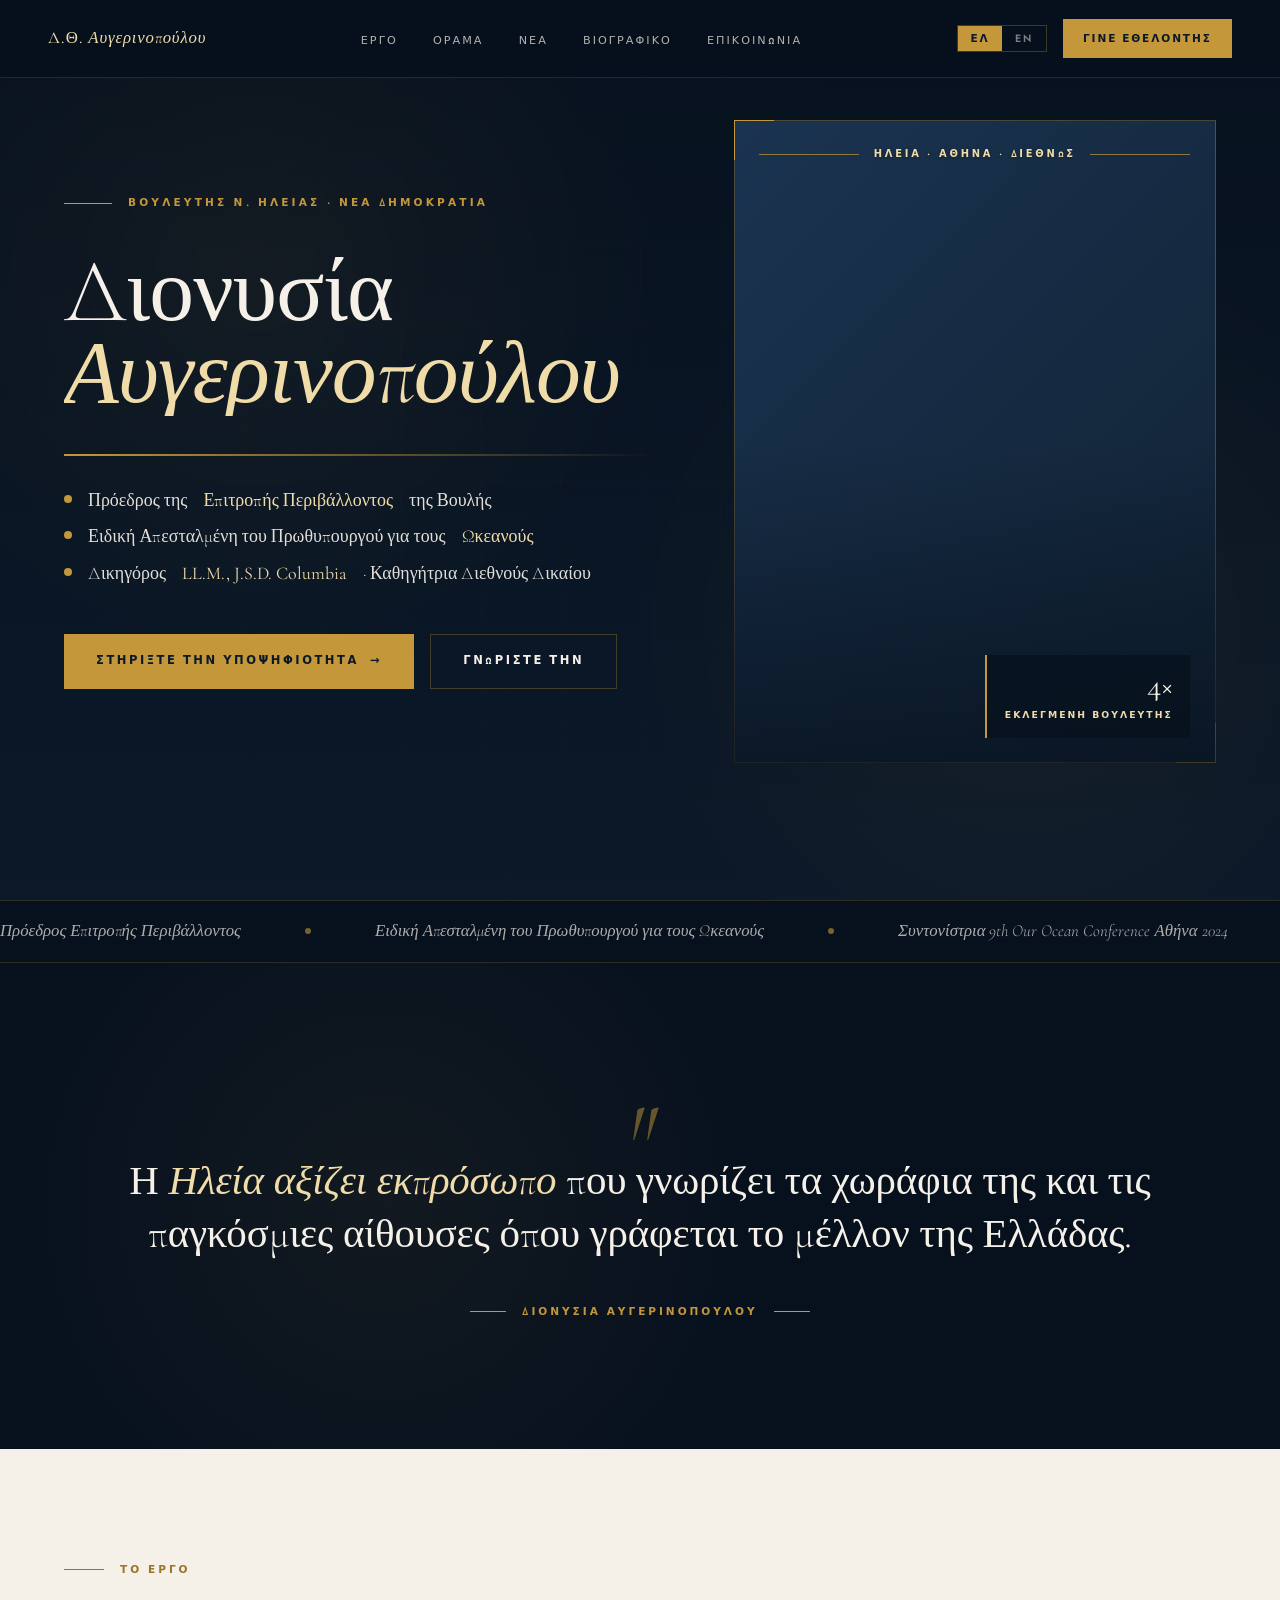
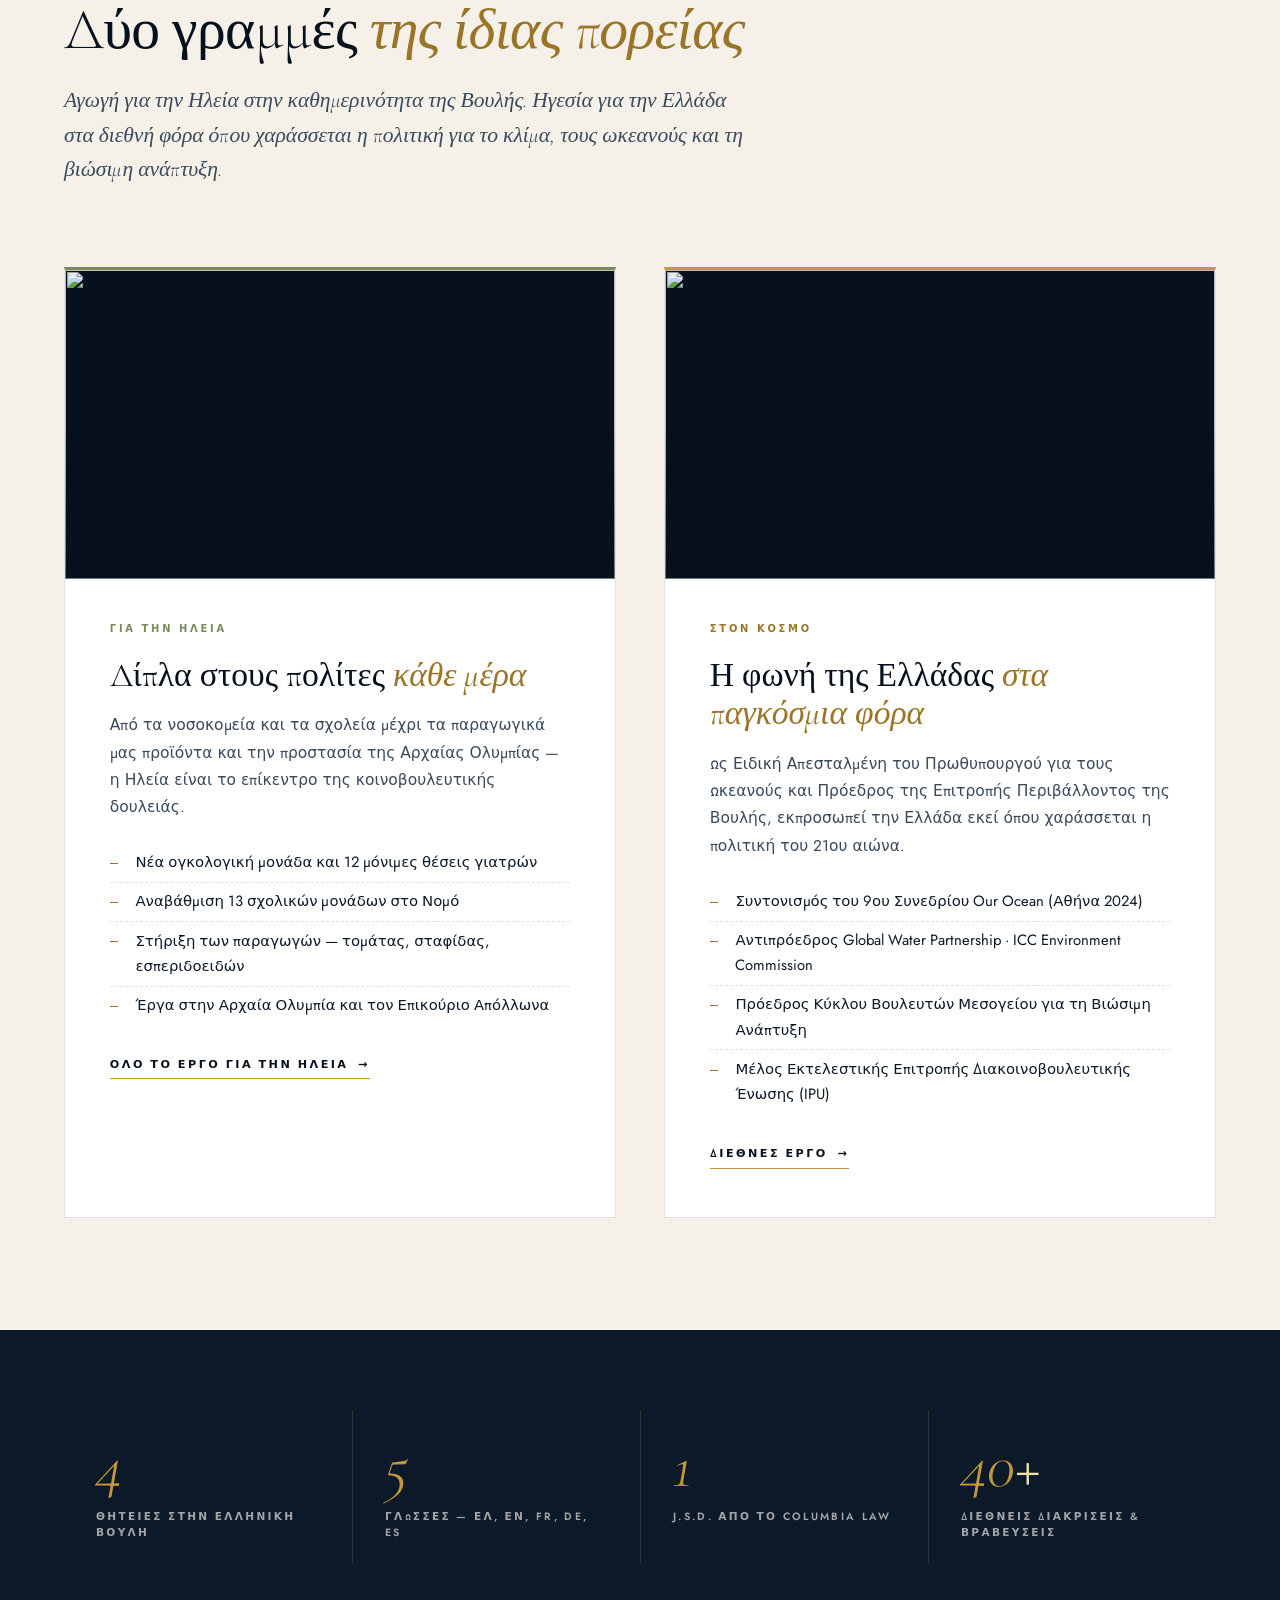
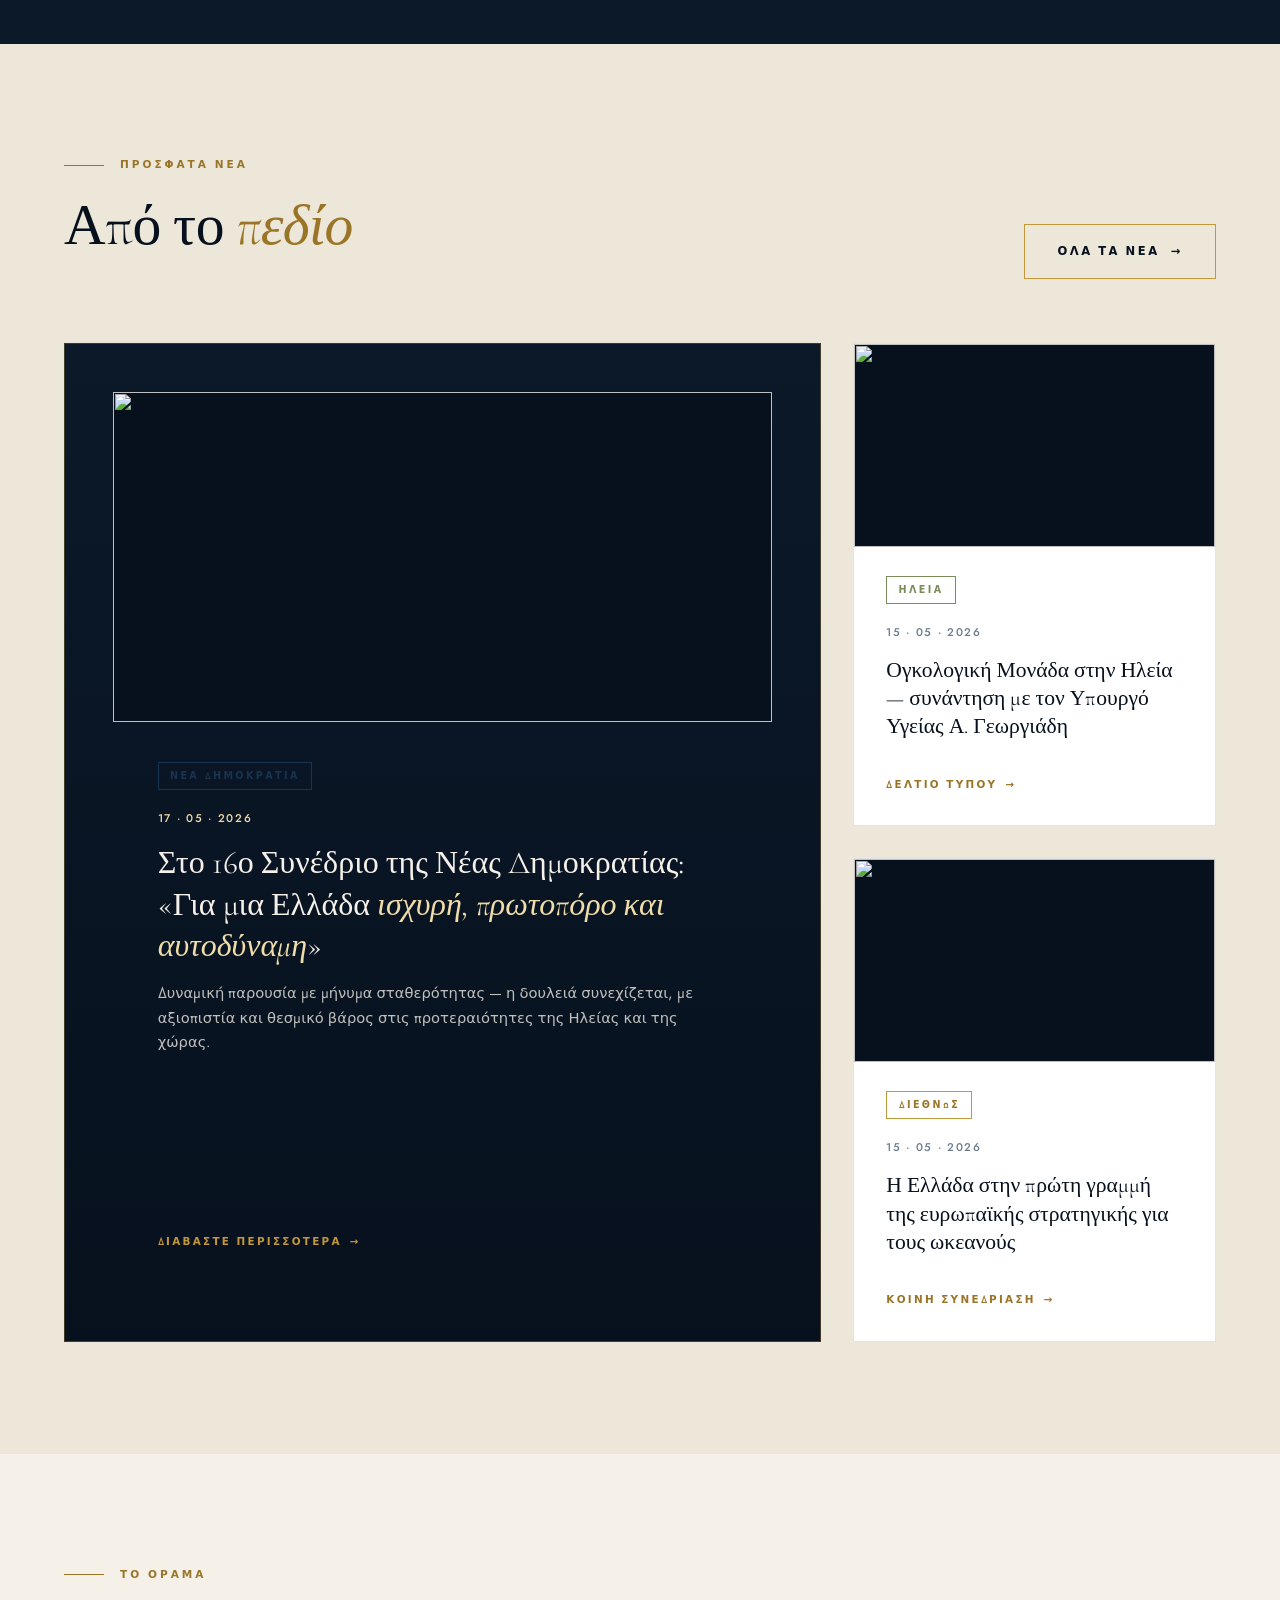
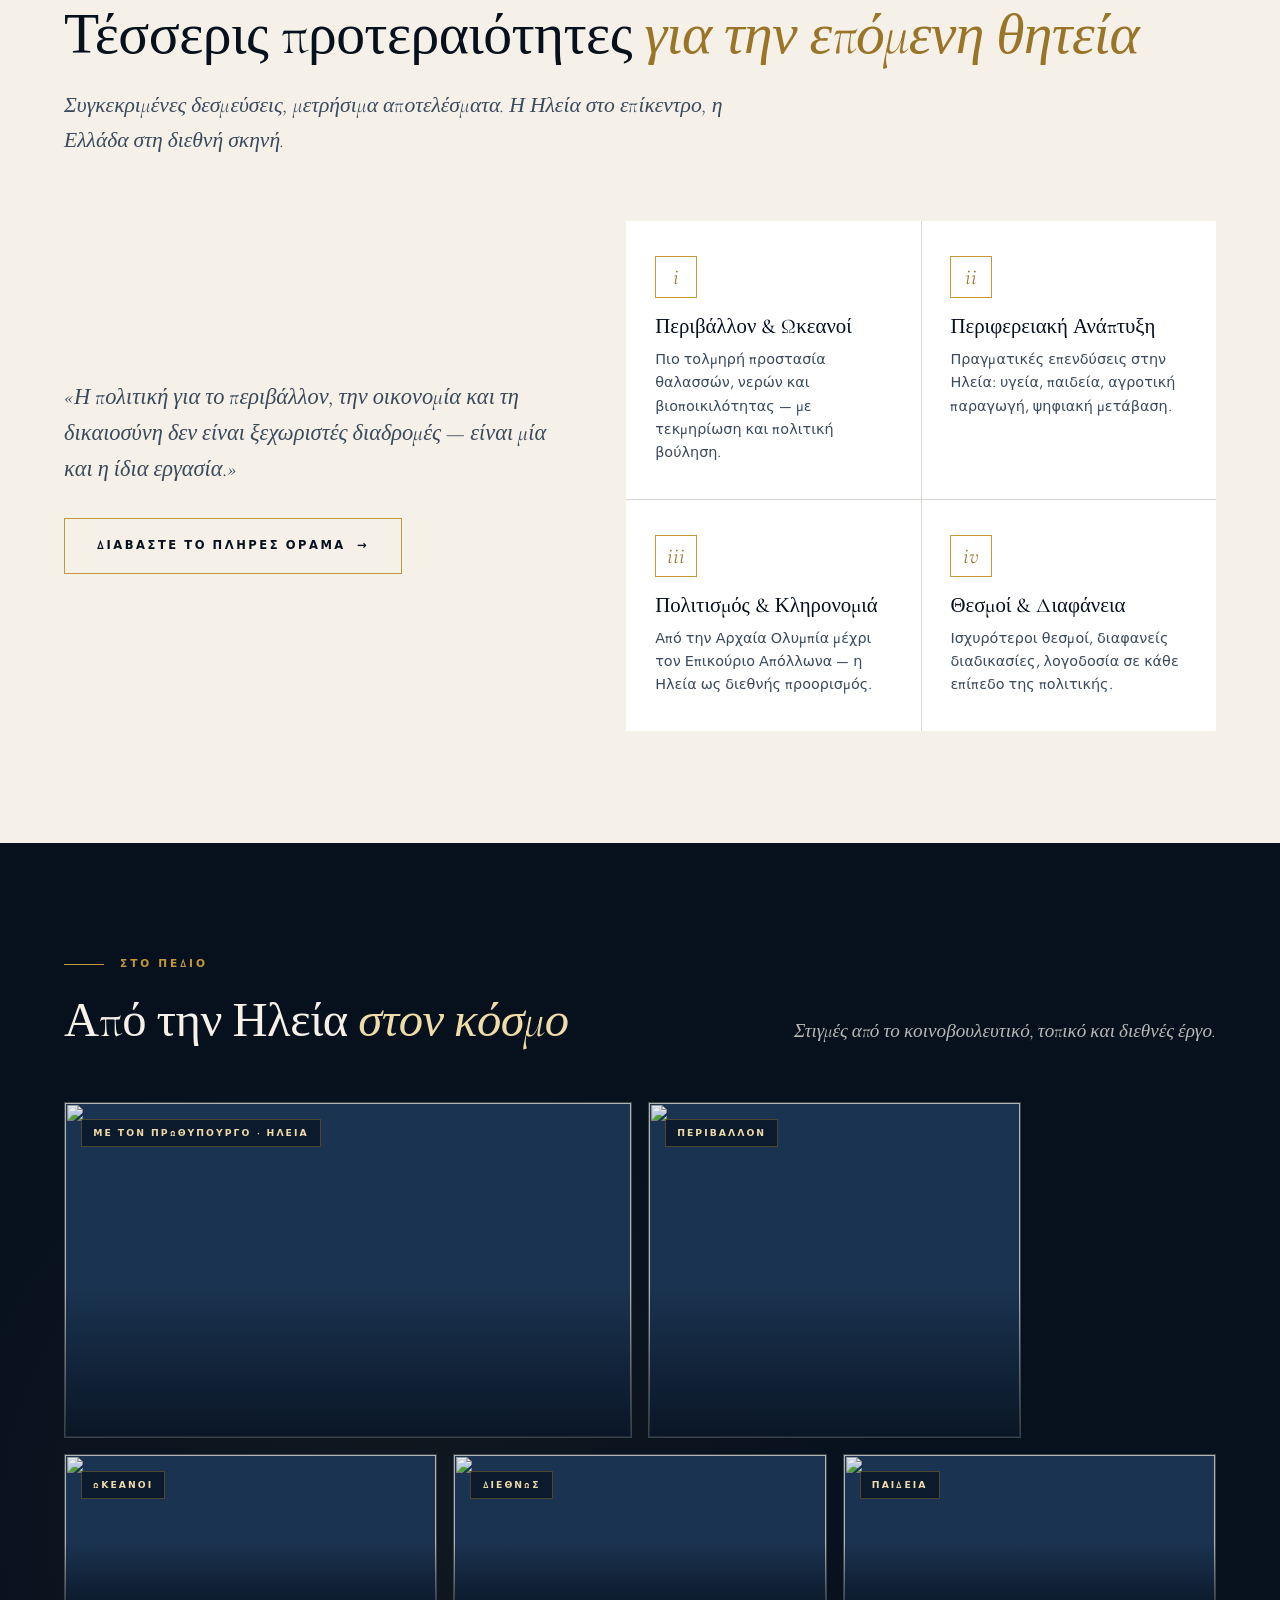
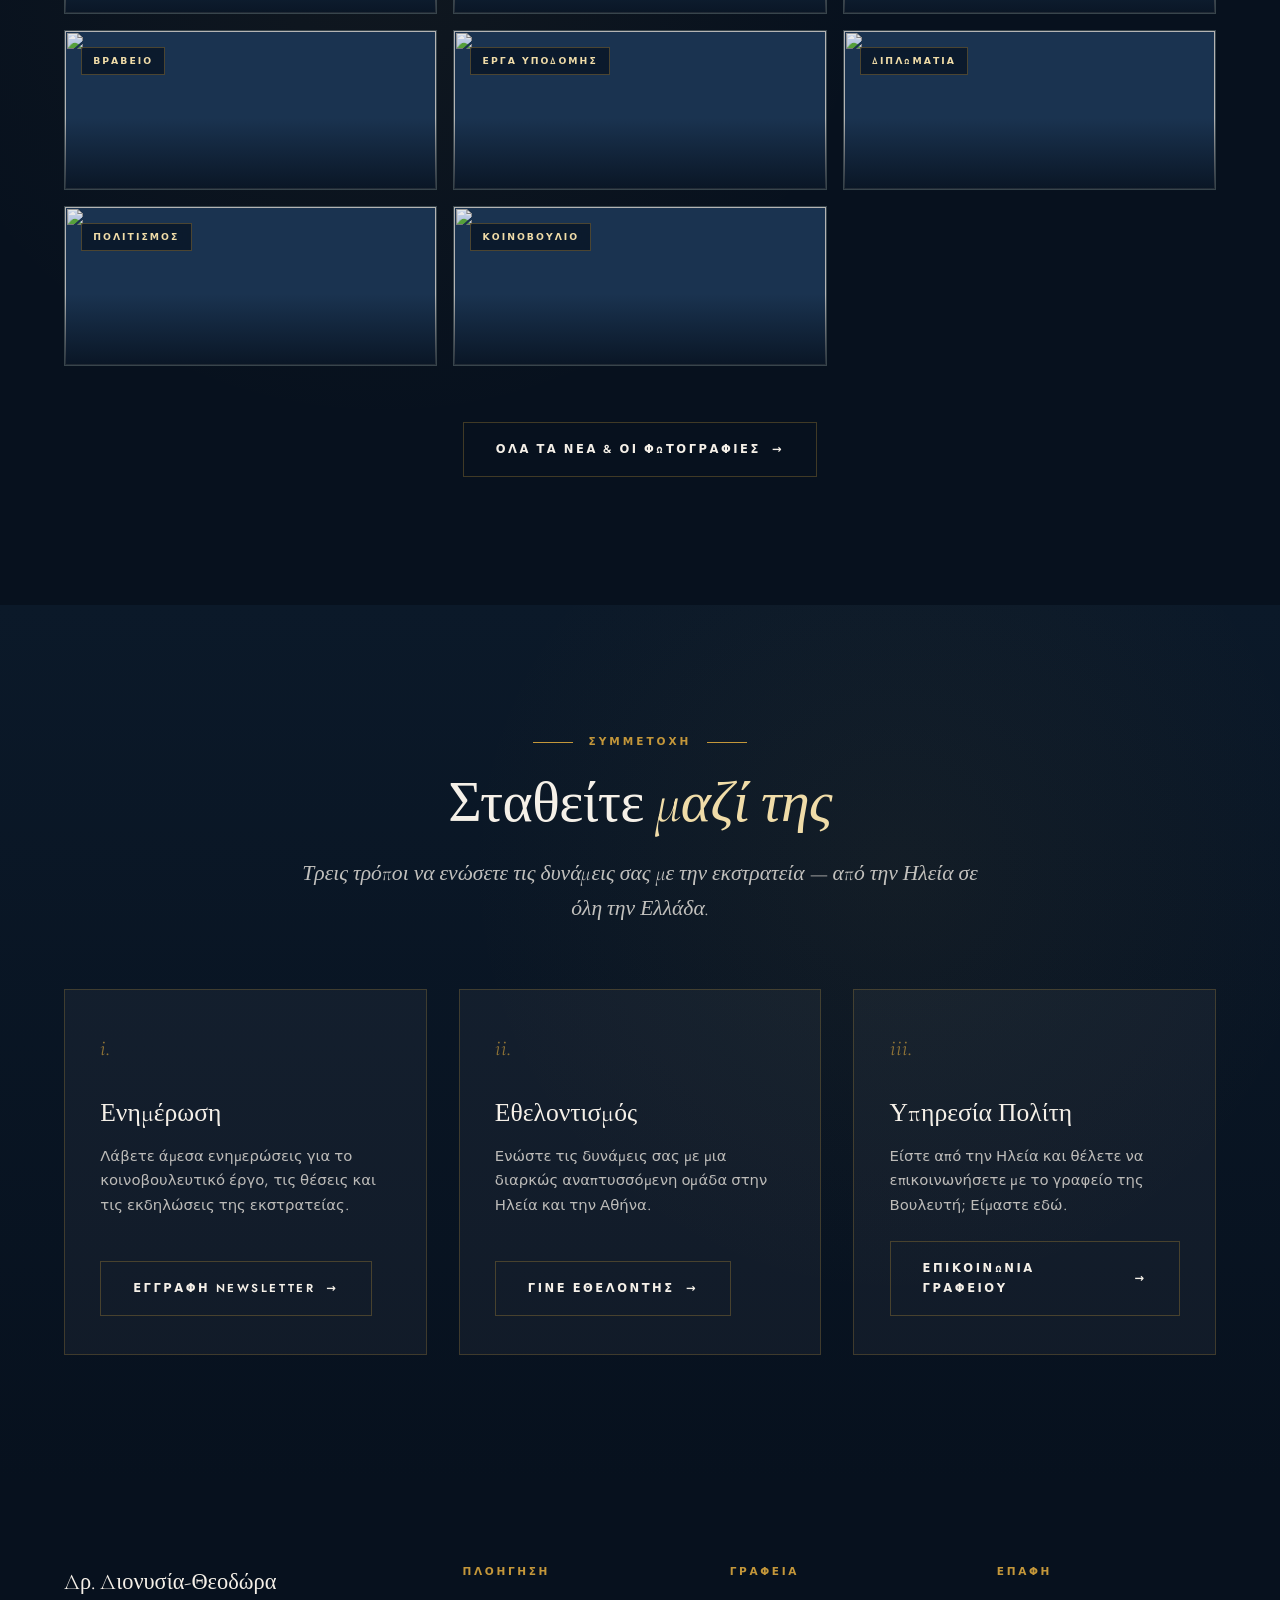
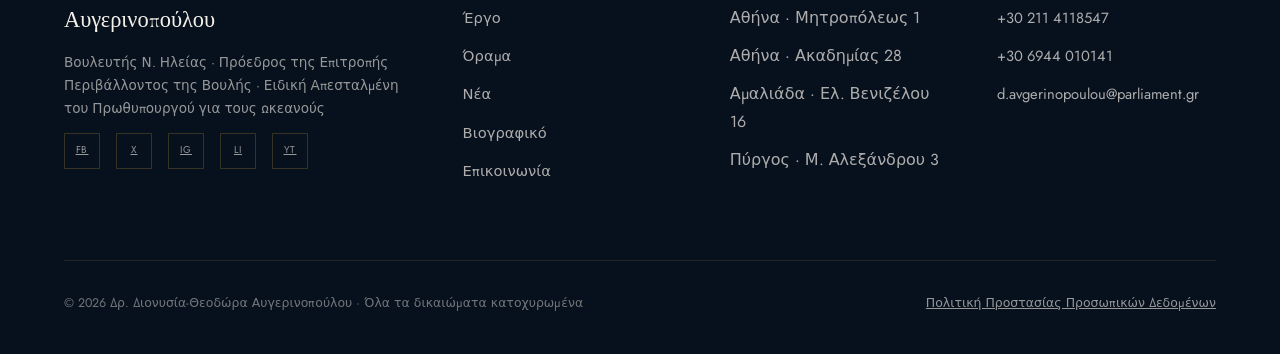
==== commit 7292d6f7: "Refocus site for 2027 national elections — replace IPU campaign site Replaces the IPU SG candidacy s" ====
--- a/index.html
+++ b/index.html
@@ -1,1113 +1,1225 @@
 <!DOCTYPE html>
-<html lang="en">
+<html lang="el" data-lang="el">
 <head>
 <meta charset="UTF-8">
 <meta name="viewport" content="width=device-width, initial-scale=1.0">
-<title>Dr. Dionysia-Theodora Avgerinopoulou</title>
+<title>Δρ. Διονυσία-Θεοδώρα Αυγερινοπούλου — Βουλευτής Ν. Ηλείας</title>
+<meta name="description" content="Δρ. Διονυσία-Θεοδώρα Αυγερινοπούλου — Βουλευτής Ν. Ηλείας, Πρόεδρος της Επιτροπής Περιβάλλοντος της Βουλής, Ειδική Απεσταλμένη του Πρωθυπουργού για τους Ωκεανούς.">
 <link rel="preconnect" href="https://fonts.googleapis.com">
 <link rel="preconnect" href="https://fonts.gstatic.com" crossorigin>
-<link href="https://fonts.googleapis.com/css2?family=Cormorant+Garamond:ital,wght@0,300;0,400;0,500;0,600;1,300;1,400&family=Jost:wght@300;400;500;600&display=swap" rel="stylesheet">
+<link href="https://fonts.googleapis.com/css2?family=Cormorant+Garamond:ital,wght@0,300;0,400;0,500;0,600;0,700;1,300;1,400&family=Jost:wght@300;400;500;600;700&display=swap" rel="stylesheet">
 <style>
 *, *::before, *::after { margin:0; padding:0; box-sizing:border-box; }
 :root {
-  --navy:#0b1929; --navy-mid:#112233; --navy-light:#1a3350;
-  --gold:#c4973a; --gold-light:#d4a94a; --gold-pale:#f0dca8;
-  --cream:#f5f0e8; --cream-dark:#ede7d9;
+  --navy:#0b1929; --navy-mid:#112233; --navy-light:#1a3350; --navy-deep:#07111e;
+  --gold:#c4973a; --gold-light:#d4a94a; --gold-pale:#f0dca8; --gold-deep:#9a7528;
+  --olive:#7a8b5c; --olive-pale:#c9d2b3;
+  --cream:#f5f0e8; --cream-dark:#ede7d9; --cream-deep:#e3dcc8;
   --text-dark:#0b1929; --text-mid:#3a4a5c; --text-muted:#6b7a8d;
   --white:#ffffff; --border:rgba(11,25,41,0.12); --border-gold:rgba(196,151,58,0.3);
   --serif:'Cormorant Garamond',Georgia,serif; --sans:'Jost',system-ui,sans-serif;
+  --shadow-sm:0 1px 2px rgba(11,25,41,0.06);
+  --shadow-md:0 4px 16px rgba(11,25,41,0.08);
+  --shadow-lg:0 24px 60px rgba(11,25,41,0.16);
 }
 html { scroll-behavior:smooth; }
-body { font-family:var(--sans); background:var(--white); color:var(--text-dark); line-height:1.7; overflow-x:hidden; }
+body { font-family:var(--sans); background:var(--cream); color:var(--text-dark); line-height:1.7; overflow-x:hidden; }
+img { max-width:100%; display:block; }
+a { color:inherit; }
 
 /* ── NAV ── */
 nav {
   position:fixed; top:0; left:0; right:0; z-index:200;
   display:flex; align-items:center; justify-content:space-between;
-  padding:0 3rem; height:72px;
-  background:rgba(11,25,41,0.96); backdrop-filter:blur(12px);
-  border-bottom:1px solid rgba(196,151,58,0.15);
-  transition:background 0.3s;
-}
+  padding:0 3rem; height:78px;
+  background:rgba(7,17,30,0.96); backdrop-filter:blur(14px);
+  border-bottom:1px solid rgba(196,151,58,0.18);
+  transition:background 0.3s, height 0.3s;
+}
+nav.scrolled { height:64px; background:rgba(7,17,30,0.99); }
 .nav-logo {
-  font-family:var(--serif); font-size:1.1rem; font-weight:400;
-  color:var(--gold-pale); letter-spacing:0.04em; text-decoration:none;
-  flex-shrink:0;
-}
-.nav-links { display:flex; gap:2rem; list-style:none; }
+  font-family:var(--serif); font-size:1.05rem; font-weight:400; font-style:italic;
+  color:var(--gold-pale); letter-spacing:0.05em; text-decoration:none; flex-shrink:0;
+}
+.nav-logo strong { font-style:normal; font-weight:500; letter-spacing:0.08em; }
+.nav-links { display:flex; gap:2.2rem; list-style:none; }
 .nav-links a {
-  font-size:0.72rem; font-weight:500; letter-spacing:0.12em;
-  text-transform:uppercase; color:rgba(245,240,232,0.7);
-  text-decoration:none; transition:color 0.2s; white-space:nowrap;
+  font-size:0.7rem; font-weight:500; letter-spacing:0.18em;
+  text-transform:uppercase; color:rgba(245,240,232,0.72);
+  text-decoration:none; transition:color 0.2s; white-space:nowrap; position:relative;
+}
+.nav-links a::after {
+  content:''; position:absolute; left:0; right:0; bottom:-6px; height:1px;
+  background:var(--gold); transform:scaleX(0); transition:transform 0.3s;
 }
 .nav-links a:hover { color:var(--gold-light); }
+.nav-links a:hover::after { transform:scaleX(1); }
 .nav-right { display:flex; align-items:center; gap:1rem; }
-.lang-toggle {
-  display:flex; border:1px solid var(--border-gold); overflow:hidden;
-}
+.lang-toggle { display:flex; border:1px solid var(--border-gold); }
 .lang-btn {
-  font-size:0.68rem; font-weight:600; letter-spacing:0.15em;
-  text-transform:uppercase; padding:0.3rem 0.75rem;
-  background:transparent; color:rgba(245,240,232,0.5);
-  border:none; cursor:pointer; transition:all 0.2s;
-  font-family:var(--sans);
+  font-size:0.66rem; font-weight:600; letter-spacing:0.18em; text-transform:uppercase;
+  padding:0.32rem 0.8rem; background:transparent; color:rgba(245,240,232,0.5);
+  border:none; cursor:pointer; transition:all 0.2s; font-family:var(--sans);
 }
 .lang-btn.active { background:var(--gold); color:var(--navy); }
-.hamburger {
-  display:none; flex-direction:column; gap:5px;
-  background:none; border:none; cursor:pointer; padding:4px;
-}
-.hamburger span {
-  display:block; width:22px; height:1.5px;
-  background:var(--gold-pale); transition:all 0.3s;
-}
-.hamburger.open span:nth-child(1) { transform:rotate(45deg) translate(4.5px,4.5px); }
+.nav-cta {
+  font-size:0.66rem; font-weight:600; letter-spacing:0.18em; text-transform:uppercase;
+  padding:0.6rem 1.2rem; background:var(--gold); color:var(--navy);
+  text-decoration:none; transition:all 0.2s; font-family:var(--sans);
+  border:1px solid var(--gold);
+}
+.nav-cta:hover { background:var(--gold-light); border-color:var(--gold-light); }
+.hamburger { display:none; flex-direction:column; gap:5px; background:none; border:none; cursor:pointer; padding:6px; }
+.hamburger span { display:block; width:24px; height:1.5px; background:var(--gold-pale); transition:all 0.3s; }
+.hamburger.open span:nth-child(1) { transform:rotate(45deg) translate(5px,5px); }
 .hamburger.open span:nth-child(2) { opacity:0; }
-.hamburger.open span:nth-child(3) { transform:rotate(-45deg) translate(4.5px,-4.5px); }
-
-/* Mobile drawer */
+.hamburger.open span:nth-child(3) { transform:rotate(-45deg) translate(5px,-5px); }
 .mobile-menu {
-  display:none; position:fixed; top:72px; left:0; right:0; bottom:0;
-  background:rgba(7,17,30,0.98); z-index:190;
-  flex-direction:column; align-items:center; justify-content:center;
-  gap:2.5rem;
+  display:none; position:fixed; top:78px; left:0; right:0; bottom:0;
+  background:rgba(7,17,30,0.99); z-index:190;
+  flex-direction:column; align-items:center; justify-content:center; gap:2.5rem;
 }
 .mobile-menu.open { display:flex; }
-.mobile-menu a {
-  font-family:var(--serif); font-size:2rem; font-weight:300;
-  color:var(--cream); text-decoration:none; letter-spacing:0.02em;
-  transition:color 0.2s;
-}
+.mobile-menu a { font-family:var(--serif); font-size:2.2rem; font-weight:300; color:var(--cream); text-decoration:none; }
 .mobile-menu a:hover { color:var(--gold-pale); }
-.mobile-lang {
-  display:flex; gap:1.5rem; margin-top:1rem;
-  border-top:1px solid rgba(196,151,58,0.2); padding-top:2rem;
-  width:100%; justify-content:center;
-}
-.mobile-lang button {
-  font-size:0.8rem; font-weight:600; letter-spacing:0.2em;
-  text-transform:uppercase; padding:0.5rem 1.5rem;
-  background:transparent; color:rgba(245,240,232,0.5);
-  border:1px solid rgba(196,151,58,0.2); cursor:pointer;
-  font-family:var(--sans); transition:all 0.2s;
-}
-.mobile-lang button.active { background:var(--gold); color:var(--navy); border-color:var(--gold); }
 
 /* ── HERO ── */
 .hero {
-  position:relative; height:100vh; min-height:680px;
-  background:#07111e; overflow:hidden;
-  display:grid; grid-template-columns:1fr 34% 1fr;
-}
-#hero-canvas { position:absolute; inset:0; width:100%; height:100%; z-index:0; }
-
-.hero-left {
-  position:relative; z-index:2;
-  display:flex; flex-direction:column; justify-content:flex-end;
-  padding:0 3rem 5.5rem 3.5rem;
+  position:relative; min-height:100vh; padding:120px 0 80px;
+  background:linear-gradient(180deg, var(--navy-deep) 0%, var(--navy) 100%);
+  overflow:hidden;
+}
+.hero-bg-pattern {
+  position:absolute; inset:0; opacity:0.06; pointer-events:none;
+  background-image:
+    radial-gradient(circle at 20% 30%, var(--gold) 0%, transparent 35%),
+    radial-gradient(circle at 80% 70%, var(--gold) 0%, transparent 35%);
+}
+.hero-bg-grid {
+  position:absolute; inset:0; opacity:0.04; pointer-events:none;
+  background-image:
+    linear-gradient(rgba(196,151,58,0.4) 1px, transparent 1px),
+    linear-gradient(90deg, rgba(196,151,58,0.4) 1px, transparent 1px);
+  background-size:80px 80px;
+  mask-image:radial-gradient(ellipse at center, black 30%, transparent 75%);
+}
+.hero-inner {
+  position:relative; z-index:2; max-width:1440px; margin:0 auto;
+  padding:0 4rem; display:grid; grid-template-columns:1.1fr 0.9fr; gap:5rem;
+  align-items:center;
 }
 .hero-kicker {
-  font-size:0.6rem; font-weight:600; letter-spacing:0.28em; text-transform:uppercase;
-  color:var(--gold); margin-bottom:2rem;
-  display:flex; align-items:center; gap:0.85rem;
-  opacity:0; animation:heroFadeUp 0.6s 0.15s ease forwards;
-}
-.hero-kicker-line { display:block; width:0; height:1px; background:var(--gold); animation:lineGrow 0.7s 0.55s ease forwards; }
-.hero-name-wrap { overflow:hidden; }
-.hero-name-wrap+.hero-name-wrap { margin-top:0.06em; }
+  display:flex; align-items:center; gap:1rem;
+  font-size:0.66rem; font-weight:600; letter-spacing:0.3em; text-transform:uppercase;
+  color:var(--gold); margin-bottom:2.4rem;
+  opacity:0; animation:heroFadeUp 0.7s 0.15s ease forwards;
+}
+.hero-kicker-line { display:block; width:48px; height:1px; background:var(--gold); }
+.hero-name { overflow:hidden; margin-bottom:0.4rem; }
 .hero-name-line {
   display:block; font-family:var(--serif); font-weight:300;
-  font-size:clamp(3rem,4.8vw,6.5rem); line-height:0.93; color:var(--cream);
-  transform:translateY(110%); animation:slideUp 1s cubic-bezier(0.16,1,0.3,1) forwards;
-}
+  font-size:clamp(3.4rem, 7vw, 8rem); line-height:0.92; color:var(--cream);
+  letter-spacing:-0.01em;
+  transform:translateY(110%); animation:slideUp 1.1s cubic-bezier(0.16,1,0.3,1) forwards;
+}
+.hero-name-line.italic { font-style:italic; color:var(--gold-pale); animation-delay:0.18s; }
 .hero-name-line:nth-child(1) { animation-delay:0.3s; }
-.hero-name-line.italic { font-style:italic; color:var(--gold-pale); animation-delay:0.46s; }
-.hero-name-line.last { animation-delay:0.62s; }
-.hero-gold-bar {
-  width:0; height:2px;
-  background:linear-gradient(to right,var(--gold),rgba(196,151,58,0));
-  margin:2rem 0 1.75rem; animation:lineGrow 0.9s 1.05s ease forwards;
-}
-.hero-role-block { opacity:0; animation:heroFadeUp 0.6s 1.2s ease forwards; }
-.hero-role-label {
+.hero-name-line:nth-child(2) { animation-delay:0.48s; }
+.hero-divider {
+  width:0; height:2px; margin:2.4rem 0 2rem;
+  background:linear-gradient(to right, var(--gold), rgba(196,151,58,0));
+  animation:lineGrow 1s 1.05s ease forwards;
+}
+.hero-roles {
+  opacity:0; animation:heroFadeUp 0.7s 1.2s ease forwards;
+}
+.hero-roles-list {
+  list-style:none; display:flex; flex-direction:column; gap:0.7rem;
+}
+.hero-roles-list li {
+  display:flex; align-items:baseline; gap:1rem;
+  font-family:var(--serif); font-size:clamp(1.1rem, 1.4vw, 1.45rem); font-weight:300;
+  color:rgba(245,240,232,0.92); line-height:1.4;
+}
+.hero-roles-list li::before {
+  content:''; flex-shrink:0; width:8px; height:8px; background:var(--gold); border-radius:50%;
+  transform:translateY(-3px);
+}
+.hero-roles-list li em { color:var(--gold-pale); font-style:normal; font-weight:400; }
+.hero-cta {
+  display:flex; gap:1rem; margin-top:3rem;
+  opacity:0; animation:heroFadeUp 0.7s 1.4s ease forwards;
+}
+.btn {
+  display:inline-flex; align-items:center; gap:0.7rem;
+  padding:1.05rem 2rem; font-family:var(--sans);
+  font-size:0.72rem; font-weight:600; letter-spacing:0.22em; text-transform:uppercase;
+  text-decoration:none; cursor:pointer; transition:all 0.25s; border:none;
+}
+.btn-primary { background:var(--gold); color:var(--navy); }
+.btn-primary:hover { background:var(--gold-light); transform:translateY(-2px); box-shadow:0 12px 32px rgba(196,151,58,0.32); }
+.btn-ghost { background:transparent; color:var(--cream); border:1px solid var(--border-gold); }
+.btn-ghost:hover { border-color:var(--gold); color:var(--gold-pale); }
+.btn-arrow { transition:transform 0.25s; }
+.btn:hover .btn-arrow { transform:translateX(4px); }
+
+/* Hero portrait */
+.hero-portrait {
+  position:relative; aspect-ratio:3/4; max-height:680px;
+  opacity:0; animation:heroFadeUp 1.2s 0.6s ease forwards;
+}
+.portrait-bg {
+  position:absolute; inset:0;
+  background:linear-gradient(135deg, var(--navy-light) 0%, var(--navy-mid) 100%);
+  border:1px solid var(--border-gold);
+}
+.portrait-bg::before, .portrait-bg::after {
+  content:''; position:absolute; width:40px; height:40px;
+  border:1px solid var(--gold);
+}
+.portrait-bg::before { top:-1px; left:-1px; border-right:none; border-bottom:none; }
+.portrait-bg::after { bottom:-1px; right:-1px; border-left:none; border-top:none; }
+.portrait-img {
+  position:absolute; inset:0; width:100%; height:100%; object-fit:cover; object-position:center 22%;
+  filter:contrast(1.04) brightness(0.97) saturate(0.92);
+}
+.portrait-overlay {
+  position:absolute; inset:0; pointer-events:none;
+  background:linear-gradient(180deg, transparent 50%, rgba(7,17,30,0.7) 100%);
+}
+.portrait-tag {
+  position:absolute; top:1.6rem; left:1.6rem; right:1.6rem;
+  display:flex; align-items:center; gap:0.9rem; z-index:3;
+}
+.portrait-tag-line { height:1px; flex:1; background:var(--gold); opacity:0.7; }
+.portrait-tag-label {
+  font-size:0.62rem; font-weight:600; letter-spacing:0.28em; text-transform:uppercase;
+  color:var(--gold-pale);
+  text-shadow:0 1px 3px rgba(7,17,30,0.5);
+}
+.portrait-stats {
+  position:absolute; bottom:1.6rem; right:1.6rem; z-index:3;
+  display:flex; flex-direction:column; gap:0.4rem; text-align:right;
+  background:rgba(7,17,30,0.72); backdrop-filter:blur(8px); padding:0.9rem 1.1rem;
+  border-left:2px solid var(--gold);
+}
+.portrait-stats-num { font-family:var(--serif); font-size:2rem; font-weight:400; color:var(--cream); line-height:1; }
+.portrait-stats-label { font-size:0.58rem; font-weight:600; letter-spacing:0.22em; text-transform:uppercase; color:var(--gold-pale); }
+
+/* ── MARQUEE TICKER ── */
+.ticker {
+  background:var(--navy-deep); border-top:1px solid rgba(196,151,58,0.2); border-bottom:1px solid rgba(196,151,58,0.2);
+  padding:1rem 0; overflow:hidden; position:relative;
+}
+.ticker-track {
+  display:flex; gap:4rem; animation:tickerScroll 60s linear infinite;
+  white-space:nowrap; width:max-content;
+}
+.ticker-item {
+  font-family:var(--serif); font-size:1.05rem; font-style:italic; font-weight:300;
+  color:rgba(245,240,232,0.7); display:flex; align-items:center; gap:4rem;
+}
+.ticker-item::after {
+  content:''; width:6px; height:6px; background:var(--gold); border-radius:50%; opacity:0.6;
+}
+
+/* ── SECTION DEFAULTS ── */
+section { padding:7rem 4rem; }
+.container { max-width:1320px; margin:0 auto; }
+.section-label {
+  display:flex; align-items:center; gap:1rem;
+  font-size:0.66rem; font-weight:600; letter-spacing:0.28em; text-transform:uppercase;
+  color:var(--gold-deep); margin-bottom:1.4rem;
+}
+.section-label-line { width:40px; height:1px; background:var(--gold-deep); }
+.section-title {
+  font-family:var(--serif); font-size:clamp(2.4rem, 4.5vw, 4.2rem); font-weight:300;
+  line-height:1.04; color:var(--navy-deep); letter-spacing:-0.01em; margin-bottom:1.4rem;
+}
+.section-title em { font-style:italic; color:var(--gold-deep); }
+.section-lede {
+  font-family:var(--serif); font-size:1.35rem; font-weight:300; font-style:italic;
+  color:var(--text-mid); max-width:680px; line-height:1.6;
+}
+
+/* ── PILLARS (rhythmic local/global) ── */
+.pillars { background:var(--cream); }
+.pillars-grid {
+  margin-top:5rem; display:grid; grid-template-columns:repeat(2, 1fr); gap:3rem;
+}
+.pillar {
+  background:var(--white); padding:3rem 2.8rem; border:1px solid var(--border);
+  position:relative; transition:transform 0.3s, box-shadow 0.3s;
+}
+.pillar:hover { transform:translateY(-4px); box-shadow:var(--shadow-lg); }
+.pillar.local { border-top:3px solid var(--olive); }
+.pillar.global { border-top:3px solid var(--gold); }
+.pillar-kicker {
+  font-size:0.62rem; font-weight:600; letter-spacing:0.28em; text-transform:uppercase;
+  margin-bottom:1.2rem;
+}
+.pillar.local .pillar-kicker { color:var(--olive); }
+.pillar.global .pillar-kicker { color:var(--gold-deep); }
+.pillar-title {
+  font-family:var(--serif); font-size:2.1rem; font-weight:400;
+  color:var(--navy-deep); line-height:1.15; margin-bottom:1rem;
+}
+.pillar-title em { font-style:italic; color:var(--gold-deep); }
+.pillar-body { font-size:0.97rem; color:var(--text-mid); margin-bottom:1.5rem; line-height:1.75; }
+.pillar-list { list-style:none; margin-bottom:1.5rem; }
+.pillar-list li {
+  position:relative; padding-left:1.6rem; padding-block:0.4rem;
+  font-size:0.93rem; color:var(--text-dark);
+  border-bottom:1px dashed var(--border);
+}
+.pillar-list li:last-child { border-bottom:none; }
+.pillar-list li::before {
+  content:''; position:absolute; left:0; top:1.2rem; width:8px; height:1px; background:var(--gold-deep);
+}
+.pillar-link {
+  display:inline-flex; align-items:center; gap:0.6rem;
+  font-size:0.7rem; font-weight:600; letter-spacing:0.22em; text-transform:uppercase;
+  color:var(--navy-deep); text-decoration:none; border-bottom:1px solid var(--gold);
+  padding-bottom:0.3rem; transition:all 0.2s;
+}
+.pillar-link:hover { color:var(--gold-deep); }
+.pillar-link .btn-arrow { transition:transform 0.2s; }
+.pillar-link:hover .btn-arrow { transform:translateX(4px); }
+
+/* ── INTRO STATEMENT ── */
+.intro { background:var(--navy-deep); color:var(--cream); padding:8rem 4rem; position:relative; overflow:hidden; }
+.intro::before {
+  content:''; position:absolute; inset:0; opacity:0.06;
+  background-image:radial-gradient(circle at 30% 50%, var(--gold) 0%, transparent 40%);
+}
+.intro-inner { position:relative; max-width:1100px; margin:0 auto; text-align:center; }
+.intro-quote-mark {
+  font-family:var(--serif); font-size:6rem; font-style:italic; color:var(--gold);
+  line-height:1; opacity:0.5; margin-bottom:-2rem;
+}
+.intro-quote {
+  font-family:var(--serif); font-size:clamp(1.8rem, 3.2vw, 3rem); font-weight:300;
+  line-height:1.3; color:var(--cream); letter-spacing:-0.005em;
+}
+.intro-quote em { font-style:italic; color:var(--gold-pale); }
+.intro-attr {
+  margin-top:2.6rem; display:flex; align-items:center; justify-content:center; gap:1rem;
+  font-size:0.66rem; font-weight:600; letter-spacing:0.28em; text-transform:uppercase;
+  color:var(--gold);
+}
+.intro-attr-line { width:36px; height:1px; background:var(--gold); }
+
+/* ── NEWS ── */
+.news { background:var(--cream-dark); }
+.news-header { display:flex; align-items:flex-end; justify-content:space-between; gap:3rem; margin-bottom:4rem; flex-wrap:wrap; }
+.news-grid { display:grid; grid-template-columns:1fr 1fr 1fr; gap:2rem; }
+.news-card {
+  background:var(--white); padding:2rem 2rem 2.2rem; border:1px solid var(--border);
+  display:flex; flex-direction:column; min-height:260px;
+  transition:transform 0.25s, box-shadow 0.25s; text-decoration:none; color:inherit;
+}
+.news-card:hover { transform:translateY(-3px); box-shadow:var(--shadow-md); border-color:var(--gold); }
+.news-card.feature { grid-column:span 2; grid-row:span 2; min-height:520px; padding:3rem; }
+.news-card-tag {
+  font-size:0.6rem; font-weight:600; letter-spacing:0.25em; text-transform:uppercase;
+  padding:0.3rem 0.7rem; border:1px solid; display:inline-block; align-self:flex-start; margin-bottom:1.2rem;
+}
+.news-card-tag.local { color:var(--olive); border-color:var(--olive); }
+.news-card-tag.global { color:var(--gold-deep); border-color:var(--gold); }
+.news-card-tag.parliament { color:var(--navy-light); border-color:var(--navy-light); }
+.news-card-date {
+  font-size:0.7rem; font-weight:500; letter-spacing:0.15em; text-transform:uppercase;
+  color:var(--text-muted); margin-bottom:0.9rem;
+}
+.news-card-title {
+  font-family:var(--serif); font-size:1.35rem; font-weight:400; line-height:1.3;
+  color:var(--navy-deep); margin-bottom:0.9rem;
+}
+.news-card.feature .news-card-title { font-size:2rem; }
+.news-card-excerpt { font-size:0.92rem; color:var(--text-mid); flex:1; line-height:1.65; }
+.news-card-meta { margin-top:1.3rem; display:flex; align-items:center; gap:0.5rem;
+  font-size:0.65rem; font-weight:600; letter-spacing:0.22em; text-transform:uppercase; color:var(--gold-deep); }
+
+/* ── METRICS STRIP ── */
+.metrics { background:var(--navy); padding:5rem 4rem; color:var(--cream); }
+.metrics-grid {
+  max-width:1320px; margin:0 auto;
+  display:grid; grid-template-columns:repeat(4, 1fr); gap:0;
+}
+.metric { padding:1.5rem 2rem; border-left:1px solid rgba(196,151,58,0.2); }
+.metric:first-child { border-left:none; }
+.metric-num {
+  font-family:var(--serif); font-size:clamp(3rem, 5vw, 4.5rem); font-weight:300;
+  color:var(--gold-pale); line-height:1; margin-bottom:0.7rem; letter-spacing:-0.01em;
+}
+.metric-num em { font-style:italic; color:var(--gold); }
+.metric-label {
+  font-size:0.66rem; font-weight:600; letter-spacing:0.22em; text-transform:uppercase;
+  color:rgba(245,240,232,0.65); line-height:1.5;
+}
+
+/* ── VISION TEASER ── */
+.vision { background:var(--cream); position:relative; overflow:hidden; }
+.vision-grid {
+  display:grid; grid-template-columns:0.9fr 1.1fr; gap:5rem; align-items:center; margin-top:4rem;
+}
+.vision-pillars {
+  display:grid; grid-template-columns:1fr 1fr; gap:1px; background:var(--border);
+}
+.vision-item {
+  background:var(--white); padding:2.2rem 1.8rem;
+  transition:background 0.3s;
+}
+.vision-item:hover { background:var(--cream-deep); }
+.vision-item-icon {
+  width:42px; height:42px; border:1px solid var(--gold);
+  display:flex; align-items:center; justify-content:center; margin-bottom:1rem;
+  font-family:var(--serif); font-size:1.4rem; color:var(--gold-deep); font-style:italic;
+}
+.vision-item-title {
+  font-family:var(--serif); font-size:1.3rem; font-weight:500; color:var(--navy-deep);
+  margin-bottom:0.5rem; line-height:1.25;
+}
+.vision-item-body { font-size:0.9rem; color:var(--text-mid); line-height:1.6; }
+
+/* ── CONNECT (CTA stack) ── */
+.connect { background:linear-gradient(180deg, var(--navy) 0%, var(--navy-deep) 100%); color:var(--cream); padding:8rem 4rem; position:relative; }
+.connect::before {
+  content:''; position:absolute; inset:0; opacity:0.05;
+  background-image:radial-gradient(circle at 70% 30%, var(--gold) 0%, transparent 40%);
+}
+.connect-inner { position:relative; max-width:1320px; margin:0 auto; }
+.connect-header { text-align:center; margin-bottom:4rem; }
+.connect-header .section-title { color:var(--cream); }
+.connect-header .section-title em { color:var(--gold-pale); }
+.connect-header .section-label { justify-content:center; color:var(--gold); }
+.connect-header .section-label-line { background:var(--gold); }
+.connect-header .section-lede { color:rgba(245,240,232,0.78); margin:1.4rem auto 0; }
+.connect-cards {
+  display:grid; grid-template-columns:repeat(3, 1fr); gap:2rem; margin-top:4rem;
+}
+.connect-card {
+  background:rgba(255,255,255,0.04); border:1px solid rgba(196,151,58,0.25);
+  padding:2.4rem 2.2rem; display:flex; flex-direction:column;
+  transition:background 0.3s, border-color 0.3s, transform 0.3s;
+}
+.connect-card:hover { background:rgba(255,255,255,0.07); border-color:var(--gold); transform:translateY(-3px); }
+.connect-card-num {
+  font-family:var(--serif); font-style:italic; font-size:1.4rem; color:var(--gold);
+  margin-bottom:1.5rem; opacity:0.7;
+}
+.connect-card-title { font-family:var(--serif); font-size:1.6rem; font-weight:400; color:var(--cream); margin-bottom:0.6rem; }
+.connect-card-body { font-size:0.93rem; color:rgba(245,240,232,0.75); margin-bottom:1.5rem; flex:1; line-height:1.65; }
+.connect-card .btn-ghost { align-self:flex-start; }
+
+/* ── FOOTER ── */
+footer { background:var(--navy-deep); color:rgba(245,240,232,0.7); padding:5rem 4rem 2.5rem; }
+.footer-grid {
+  max-width:1320px; margin:0 auto;
+  display:grid; grid-template-columns:1.6fr 1fr 1fr 1fr; gap:3rem; margin-bottom:4rem;
+}
+.footer-brand-name { font-family:var(--serif); font-size:1.4rem; font-weight:400; color:var(--cream); margin-bottom:0.7rem; }
+.footer-brand-role { font-size:0.85rem; line-height:1.7; color:rgba(245,240,232,0.6); }
+.footer-col-title {
+  font-size:0.66rem; font-weight:600; letter-spacing:0.25em; text-transform:uppercase;
+  color:var(--gold); margin-bottom:1.4rem;
+}
+.footer-col ul { list-style:none; }
+.footer-col li { margin-bottom:0.7rem; }
+.footer-col a { color:rgba(245,240,232,0.7); text-decoration:none; font-size:0.92rem; transition:color 0.2s; }
+.footer-col a:hover { color:var(--gold-pale); }
+.footer-social { display:flex; gap:1rem; margin-top:0.8rem; flex-wrap:wrap; }
+.footer-social a {
+  width:36px; height:36px; display:flex; align-items:center; justify-content:center;
+  border:1px solid rgba(196,151,58,0.25); transition:all 0.2s;
+  font-size:0.62rem; letter-spacing:0.1em; color:rgba(245,240,232,0.6);
+}
+.footer-social a:hover { background:var(--gold); color:var(--navy); border-color:var(--gold); }
+.footer-bottom {
+  max-width:1320px; margin:0 auto; padding-top:2rem; border-top:1px solid rgba(196,151,58,0.15);
+  display:flex; justify-content:space-between; align-items:center; flex-wrap:wrap; gap:1rem;
+  font-size:0.78rem; color:rgba(245,240,232,0.45);
+}
+.footer-bottom a { color:rgba(245,240,232,0.6); }
+
+/* ── PILLAR IMAGES ── */
+.pillar { padding:0; overflow:hidden; }
+.pillar-media { position:relative; aspect-ratio:16/9; overflow:hidden; background:var(--navy-deep); }
+.pillar-media img { width:100%; height:100%; object-fit:cover; transition:transform 0.6s ease; filter:contrast(1.04) brightness(0.96) saturate(0.95); }
+.pillar:hover .pillar-media img { transform:scale(1.04); }
+.pillar-media::after {
+  content:''; position:absolute; inset:0;
+  background:linear-gradient(180deg, transparent 50%, rgba(7,17,30,0.4) 100%);
+  pointer-events:none;
+}
+.pillar-body-wrap { padding:2.6rem 2.8rem 3rem; }
+
+/* ── NEWS CARD MEDIA ── */
+.news-card { padding:0; overflow:hidden; }
+.news-card-media { aspect-ratio:16/9; overflow:hidden; position:relative; background:var(--navy-deep); }
+.news-card-media img { width:100%; height:100%; object-fit:cover; transition:transform 0.5s ease; }
+.news-card:hover .news-card-media img { transform:scale(1.05); }
+.news-card-body { padding:1.8rem 2rem 2rem; display:flex; flex-direction:column; flex:1; }
+.news-card.feature .news-card-media { aspect-ratio:16/8; }
+.news-card.feature .news-card-body { padding:2.5rem 2.8rem 2.6rem; }
+.news-card.feature {
+  background:linear-gradient(180deg, var(--navy) 0%, var(--navy-deep) 100%); color:var(--cream);
+  border-color:rgba(196,151,58,0.3);
+}
+.news-card.feature .news-card-title { color:var(--cream); }
+.news-card.feature .news-card-title em { font-style:italic; color:var(--gold-pale); }
+.news-card.feature .news-card-excerpt { color:rgba(245,240,232,0.78); }
+.news-card.feature .news-card-date { color:var(--gold-pale); }
+.news-card.feature .news-card-meta { color:var(--gold); }
+.news-card.feature:hover { box-shadow:0 24px 60px rgba(7,17,30,0.4); }
+
+/* ── GALLERY STRIP ── */
+.gallery { background:var(--navy-deep); color:var(--cream); padding:7rem 4rem 8rem; position:relative; overflow:hidden; }
+.gallery::before { content:''; position:absolute; inset:0; opacity:0.05; background-image:radial-gradient(circle at 30% 50%, var(--gold) 0%, transparent 45%); pointer-events:none; }
+.gallery-inner { position:relative; max-width:1320px; margin:0 auto; }
+.gallery-head { display:flex; justify-content:space-between; align-items:flex-end; gap:3rem; margin-bottom:3.5rem; flex-wrap:wrap; }
+.gallery-head .section-label { color:var(--gold); }
+.gallery-head .section-label-line { background:var(--gold); }
+.gallery-head h2 { font-family:var(--serif); font-size:clamp(2.2rem, 3.8vw, 3.6rem); font-weight:300; color:var(--cream); line-height:1.04; letter-spacing:-0.01em; }
+.gallery-head h2 em { font-style:italic; color:var(--gold-pale); }
+.gallery-head p { font-family:var(--serif); font-size:1.2rem; font-style:italic; color:rgba(245,240,232,0.75); max-width:480px; line-height:1.55; }
+.gallery-grid {
+  display:grid; grid-template-columns:repeat(12, 1fr); gap:1rem;
+  grid-auto-rows:160px;
+}
+.gallery-item {
+  position:relative; overflow:hidden; background:var(--navy-light);
+  border:1px solid rgba(196,151,58,0.18);
+}
+.gallery-item img { width:100%; height:100%; object-fit:cover; transition:transform 0.7s ease, filter 0.4s ease; filter:contrast(1.05) brightness(0.92) saturate(0.9); }
+.gallery-item:hover img { transform:scale(1.06); filter:contrast(1.08) brightness(1) saturate(1); }
+.gallery-item::after {
+  content:''; position:absolute; inset:0; pointer-events:none;
+  background:linear-gradient(180deg, transparent 55%, rgba(7,17,30,0.85) 100%);
+}
+.gallery-caption {
+  position:absolute; left:1.2rem; right:1.2rem; bottom:1rem; z-index:2;
+  font-size:0.7rem; font-weight:600; letter-spacing:0.18em; text-transform:uppercase;
+  color:var(--gold-pale); line-height:1.4;
+  opacity:0; transform:translateY(8px); transition:opacity 0.3s, transform 0.3s;
+}
+.gallery-item:hover .gallery-caption { opacity:1; transform:translateY(0); }
+.gallery-item .gallery-tag {
+  position:absolute; top:1rem; left:1rem; z-index:3;
   font-size:0.58rem; font-weight:600; letter-spacing:0.22em; text-transform:uppercase;
-  color:rgba(196,151,58,0.55); margin-bottom:0.55rem;
-}
-.hero-role-cycling {
-  font-family:var(--serif); font-size:1.05rem; font-weight:300; font-style:italic;
-  color:rgba(245,240,232,0.85); height:1.65em; overflow:hidden; position:relative;
-}
-.hero-role-item {
-  position:absolute; top:0; left:0; white-space:nowrap;
-  opacity:0; transform:translateY(1.5em);
-  transition:opacity 0.5s ease,transform 0.55s cubic-bezier(0.16,1,0.3,1);
-}
-.hero-role-item.active { opacity:1; transform:translateY(0); }
-.hero-role-item.exit  { opacity:0; transform:translateY(-1.5em); }
-
-/* Center portrait */
-.hero-center { position:relative; z-index:3; }
-.portrait-frame { position:relative; width:100%; height:100%; overflow:hidden; }
-.portrait-frame::before,.portrait-frame::after {
-  content:''; position:absolute; top:0; bottom:0; width:1px; z-index:5;
-  background:linear-gradient(to bottom,transparent 0%,rgba(196,151,58,0.5) 15%,rgba(196,151,58,0.5) 85%,transparent 100%);
-}
-.portrait-frame::before { left:0; }
-.portrait-frame::after  { right:0; }
-.portrait-img {
-  width:100%; height:100%;
-  object-fit:contain; object-position:center 20%;
-  display:block; filter:contrast(1.04) brightness(0.97);
-  mix-blend-mode:multiply;
-  opacity:0; animation:heroFadeUp 1.1s 0.55s ease forwards;
-}
-.portrait-overlay-top {
-  position:absolute; top:0; left:0; right:0; height:35%;
-  background:linear-gradient(to bottom,#07111e 0%,transparent 100%); z-index:4;
-}
-.portrait-overlay-bottom {
-  position:absolute; bottom:0; left:0; right:0; height:48%;
-  background:linear-gradient(to top,#07111e 0%,rgba(7,17,30,0.6) 50%,transparent 100%); z-index:4;
-}
-.portrait-corner {
-  position:absolute; width:22px; height:22px; z-index:6;
-  opacity:0; animation:heroFadeUp 0.5s ease forwards;
-}
-.portrait-corner.tl { top:18px; left:18px; border-top:1px solid var(--gold); border-left:1px solid var(--gold); animation-delay:1.1s; }
-.portrait-corner.tr { top:18px; right:18px; border-top:1px solid var(--gold); border-right:1px solid var(--gold); animation-delay:1.2s; }
-.portrait-corner.bl { bottom:18px; left:18px; border-bottom:1px solid var(--gold); border-left:1px solid var(--gold); animation-delay:1.3s; }
-.portrait-corner.br { bottom:18px; right:18px; border-bottom:1px solid var(--gold); border-right:1px solid var(--gold); animation-delay:1.4s; }
-.portrait-nameplate {
-  position:absolute; bottom:3.5rem; left:0; right:0; z-index:6;
-  text-align:center; opacity:0; animation:heroFadeUp 0.7s 1.3s ease forwards;
-}
-.portrait-nameplate-title {
-  font-size:0.58rem; font-weight:600; letter-spacing:0.22em; text-transform:uppercase;
-  color:var(--gold); margin-bottom:0.3rem;
-}
-.portrait-nameplate-name {
-  font-family:var(--serif); font-size:0.95rem; font-weight:300;
-  color:rgba(245,240,232,0.75); letter-spacing:0.06em;
-}
-
-/* Right col */
-.hero-right {
-  position:relative; z-index:2;
-  display:flex; flex-direction:column; justify-content:flex-end;
-  padding:0 3.5rem 5.5rem 3rem;
-}
-.hero-stats {
-  display:grid; grid-template-columns:1fr 1fr; gap:1px;
-  background:rgba(196,151,58,0.1); margin-bottom:2.5rem;
-  opacity:0; animation:heroFadeUp 0.7s 1s ease forwards;
-}
-.hero-stat { background:rgba(7,17,30,0.55); padding:1.4rem 1.25rem; backdrop-filter:blur(4px); }
-.hero-stat-num {
-  font-family:var(--serif); font-size:2.6rem; font-weight:300;
-  color:var(--gold-pale); line-height:1; margin-bottom:0.35rem;
-}
-.hero-stat-label {
-  font-size:0.58rem; font-weight:500; letter-spacing:0.11em; text-transform:uppercase;
-  color:rgba(245,240,232,0.4); line-height:1.4;
-}
-.hero-mandate { opacity:0; animation:heroFadeUp 0.7s 1.15s ease forwards; }
-.hero-mandate p {
-  font-size:0.82rem; font-weight:300; color:rgba(245,240,232,0.5);
-  line-height:1.95; margin-bottom:1.75rem;
-}
-.hero-mandate p em {
-  font-family:var(--serif); font-size:0.92rem; font-style:italic;
-  color:rgba(240,220,168,0.8);
-}
-.hero-actions { display:flex; align-items:center; gap:1.5rem; flex-wrap:wrap; }
-.hero-cta {
-  display:inline-flex; align-items:center; gap:0.6rem;
-  font-size:0.68rem; font-weight:600; letter-spacing:0.12em; text-transform:uppercase;
-  color:var(--navy); background:var(--gold); padding:0.85rem 1.6rem;
-  text-decoration:none; transition:all 0.2s;
-}
-.hero-cta:hover { background:var(--gold-light); transform:translateY(-2px); }
-.hero-cta-ghost {
-  font-size:0.68rem; font-weight:500; letter-spacing:0.1em; text-transform:uppercase;
-  color:rgba(245,240,232,0.45); text-decoration:none;
-  border-bottom:1px solid rgba(245,240,232,0.18); padding-bottom:2px;
-  transition:color 0.2s,border-color 0.2s;
-}
-.hero-cta-ghost:hover { color:var(--gold-pale); border-color:var(--gold); }
-.hero-scroll-hint {
-  position:absolute; bottom:2rem; left:50%; transform:translateX(-50%);
-  z-index:8; display:flex; flex-direction:column; align-items:center; gap:0.5rem;
-  font-size:0.56rem; letter-spacing:0.22em; text-transform:uppercase;
-  color:rgba(196,151,58,0.4); opacity:0; animation:heroFadeUp 0.6s 1.7s ease forwards;
-}
-.hero-scroll-line {
-  width:1px; height:44px;
-  background:linear-gradient(to bottom,rgba(196,151,58,0.45),transparent);
-  animation:scrollBob 2.2s 2s ease-in-out infinite;
-}
-.count-up { display:inline-block; }
-
-/* ── SECTION BASE ── */
-section { padding:7rem 3rem; }
-.section-inner { max-width:1200px; margin:0 auto; }
-.section-eyebrow {
-  display:inline-flex; align-items:center; gap:0.75rem;
-  font-size:0.65rem; font-weight:600; letter-spacing:0.2em; text-transform:uppercase;
-  color:var(--gold); margin-bottom:1.25rem;
-}
-.section-eyebrow::before { content:''; display:block; width:32px; height:1px; background:var(--gold); }
-.section-title {
-  font-family:var(--serif); font-size:clamp(2rem,4vw,3.5rem); font-weight:300;
-  line-height:1.15; color:var(--text-dark); max-width:680px;
-}
-.section-title em { font-style:italic; color:var(--navy-light); }
-
-/* ── CANDIDACY ── */
-#candidacy { background:var(--cream); }
-.candidacy-grid {
-  display:grid; grid-template-columns:1fr 1.3fr; gap:5rem;
-  margin-top:4rem; align-items:start;
-}
-.candidacy-sidebar h3 {
-  font-family:var(--serif); font-size:1.5rem; font-weight:400;
-  color:var(--navy); margin-bottom:1.5rem; line-height:1.4;
-}
-.candidacy-pillars { list-style:none; margin-top:2rem; }
-.candidacy-pillars li {
-  display:flex; align-items:flex-start; gap:1rem;
-  padding:0.9rem 0; border-bottom:1px solid var(--border);
-  font-size:0.85rem; color:var(--text-mid); line-height:1.6;
-}
-.candidacy-pillars li::before {
-  content:''; display:block; width:6px; height:6px; min-width:6px;
-  border-radius:50%; background:var(--gold); margin-top:0.55rem;
-}
-.download-links { display:flex; gap:1rem; flex-wrap:wrap; margin-top:2rem; }
-.dl-btn {
-  display:inline-flex; align-items:center; gap:0.5rem;
-  font-size:0.68rem; font-weight:600; letter-spacing:0.1em; text-transform:uppercase;
-  padding:0.75rem 1.25rem; text-decoration:none; transition:all 0.2s;
-  border:1px solid var(--navy); color:var(--navy);
-}
-.dl-btn:hover { background:var(--navy); color:var(--gold-pale); }
-.dl-btn.gold { background:var(--gold); border-color:var(--gold); color:var(--navy); }
-.dl-btn.gold:hover { background:var(--gold-light); }
-.candidacy-text { font-size:1rem; color:var(--text-mid); line-height:1.9; }
-.candidacy-text p { margin-bottom:1.5rem; }
-.candidacy-text strong { color:var(--text-dark); font-weight:500; }
-.candidacy-pullquote {
-  font-style:italic; font-family:var(--serif); font-size:1.1rem; color:var(--navy);
-  border-left:3px solid var(--gold); padding-left:1.25rem;
-  margin-top:2rem; line-height:1.6;
-}
-
-/* ── BIOGRAPHY ── */
-#biography { background:var(--white); }
-.bio-grid {
-  display:grid; grid-template-columns:1.1fr 1fr; gap:5rem;
-  margin-top:4rem; align-items:start;
-}
-.bio-text { font-size:1rem; color:var(--text-mid); line-height:1.9; }
-.bio-text p { margin-bottom:1.25rem; }
-.bio-text strong { color:var(--text-dark); font-weight:500; }
-.credentials { display:flex; flex-direction:column; gap:1.5rem; }
-.credential-card {
-  padding:1.5rem; border:1px solid var(--border);
-  border-left:3px solid var(--gold); background:var(--cream);
-}
-.credential-card .institution {
-  font-size:0.65rem; font-weight:600; letter-spacing:0.12em; text-transform:uppercase;
-  color:var(--gold); margin-bottom:0.4rem;
-}
-.credential-card .degree {
-  font-family:var(--serif); font-size:1.1rem; font-weight:400;
-  color:var(--navy); line-height:1.4; margin-bottom:0.25rem;
-}
-.credential-card .detail { font-size:0.8rem; color:var(--text-muted); }
-
-/* ── ROLES ── */
-#roles { background:var(--navy); color:var(--cream); }
-#roles .section-eyebrow { color:var(--gold-light); }
-#roles .section-eyebrow::before { background:var(--gold-light); }
-#roles .section-title { color:var(--cream); }
-.roles-grid {
-  display:grid; grid-template-columns:repeat(3,1fr); gap:1.5px;
-  margin-top:4rem; background:rgba(196,151,58,0.12);
-}
-.role-card { background:var(--navy-mid); padding:2.5rem 2rem; transition:background 0.2s; }
-.role-card:hover { background:var(--navy-light); }
-.role-org {
-  font-size:0.65rem; font-weight:600; letter-spacing:0.15em; text-transform:uppercase;
-  color:var(--gold); margin-bottom:0.75rem;
-}
-.role-title {
-  font-family:var(--serif); font-size:1.2rem; font-weight:400;
-  color:var(--cream); line-height:1.4; margin-bottom:0.75rem;
-}
-.role-desc { font-size:0.82rem; color:rgba(245,240,232,0.5); line-height:1.7; }
-
-/* ── AWARDS ── */
-#awards { background:var(--cream); }
-.awards-grid {
-  display:grid; grid-template-columns:repeat(3,1fr); gap:2px;
-  margin-top:4rem; background:var(--border);
-}
-.award-item { background:var(--white); padding:2rem 1.75rem; }
-.award-item .num {
-  font-family:var(--serif); font-size:3.5rem; font-weight:300;
-  color:var(--border-gold); line-height:1; margin-bottom:0.5rem;
-}
-.award-item .name { font-size:0.88rem; font-weight:500; color:var(--text-dark); line-height:1.5; }
-.award-item .org { font-size:0.72rem; color:var(--text-muted); margin-top:0.25rem; }
-
-/* ── PUBLICATIONS ── */
-#publications { background:var(--white); }
-.pub-featured {
-  display:grid; grid-template-columns:auto 1fr; gap:3rem;
-  align-items:center; padding:3rem; background:var(--navy); margin-top:4rem;
-}
-.pub-book-spine {
-  width:90px; height:120px; background:linear-gradient(135deg,#1a4060,#0b1929);
-  border:1px solid rgba(196,151,58,0.3); display:flex; align-items:center;
-  justify-content:center; flex-shrink:0; position:relative;
-}
-.pub-book-spine::after {
-  content:''; position:absolute; left:0; top:0; bottom:0;
-  width:8px; background:var(--gold);
-}
-.pub-book-text {
-  font-family:var(--serif); font-size:0.7rem; color:var(--gold-pale);
-  text-align:center; padding:0.5rem;
-  writing-mode:vertical-rl; text-orientation:mixed; transform:rotate(180deg);
-}
-.pub-featured-content .label {
-  font-size:0.65rem; font-weight:600; letter-spacing:0.15em; text-transform:uppercase;
-  color:var(--gold); margin-bottom:0.75rem;
-}
-.pub-featured-content h3 {
-  font-family:var(--serif); font-size:1.6rem; font-weight:300;
-  color:var(--cream); line-height:1.35; margin-bottom:0.75rem;
-}
-.pub-featured-content p { font-size:0.85rem; color:rgba(245,240,232,0.55); line-height:1.7; }
-.pubs-list { margin-top:3rem; display:flex; flex-direction:column; }
-.pub-item {
-  display:grid; grid-template-columns:auto 1fr; gap:2rem;
-  padding:1.5rem 0; border-bottom:1px solid var(--border); align-items:start;
-}
-.pub-year { font-size:0.7rem; font-weight:600; letter-spacing:0.08em; color:var(--gold); min-width:40px; padding-top:0.15rem; }
-.pub-title { font-size:0.9rem; color:var(--text-dark); line-height:1.6; }
-.pub-journal { font-size:0.78rem; color:var(--text-muted); font-style:italic; margin-top:0.2rem; }
-
-/* ── MATERIALS ── */
-#materials { background:var(--navy); }
-#materials .section-eyebrow { color:var(--gold-light); }
-#materials .section-eyebrow::before { background:var(--gold-light); }
-#materials .section-title { color:var(--cream); }
-.materials-intro { font-size:0.92rem; color:rgba(245,240,232,0.55); line-height:1.8; margin-top:1rem; max-width:560px; }
-.materials-grid {
-  display:grid; grid-template-columns:repeat(3,1fr); gap:1.5px;
-  margin-top:4rem; background:rgba(196,151,58,0.1);
-}
-.material-card {
-  background:var(--navy-mid); padding:2.5rem 2rem;
-  display:flex; flex-direction:column; gap:1.25rem;
-  transition:background 0.2s;
-}
-.material-card:hover { background:var(--navy-light); }
-.material-flag {
-  width:36px; height:26px; display:flex; align-items:center;
-  justify-content:center; border:1px solid rgba(196,151,58,0.3);
-  font-size:0.6rem; font-weight:700; letter-spacing:0.1em;
-  color:var(--gold); font-family:var(--sans);
-}
-.material-type {
-  font-size:0.6rem; font-weight:600; letter-spacing:0.18em; text-transform:uppercase;
-  color:rgba(196,151,58,0.6);
-}
-.material-title {
-  font-family:var(--serif); font-size:1.15rem; font-weight:300;
-  color:var(--cream); line-height:1.45; flex:1;
-}
-.material-desc { font-size:0.78rem; color:rgba(245,240,232,0.4); line-height:1.65; }
-.material-dl {
-  display:inline-flex; align-items:center; gap:0.6rem; align-self:flex-start;
-  font-size:0.65rem; font-weight:600; letter-spacing:0.1em; text-transform:uppercase;
-  color:var(--gold); text-decoration:none;
-  border:1px solid rgba(196,151,58,0.35); padding:0.6rem 1rem;
-  transition:all 0.2s; margin-top:auto;
-}
-.material-dl:hover { background:var(--gold); color:var(--navy); border-color:var(--gold); }
-.material-dl svg { flex-shrink:0; }
-
-/* ── PRESS ── */
-#press { background:var(--cream); }
-.press-grid { display:grid; grid-template-columns:repeat(3,1fr); gap:2rem; margin-top:4rem; }
-.press-card {
-  background:var(--white); border:1px solid var(--border);
-  transition:all 0.2s; text-decoration:none; color:inherit; display:block;
-}
-.press-card:hover { border-color:var(--gold); transform:translateY(-4px); box-shadow:0 12px 40px rgba(196,151,58,0.1); }
-.press-card-img { height:140px; background:var(--navy); overflow:hidden; position:relative; }
-.press-card-img-inner {
-  width:100%; height:100%;
-  background:linear-gradient(135deg,var(--navy-light),var(--navy));
-  display:flex; align-items:center; justify-content:center;
-}
-.press-tag {
-  position:absolute; top:1rem; left:1rem;
-  font-size:0.6rem; font-weight:600; letter-spacing:0.12em; text-transform:uppercase;
-  background:var(--gold); color:var(--navy); padding:0.3rem 0.75rem;
-}
-.press-card-body { padding:1.5rem; }
-.press-date { font-size:0.7rem; color:var(--text-muted); letter-spacing:0.08em; margin-bottom:0.6rem; }
-.press-card-title {
-  font-family:var(--serif); font-size:1.05rem; font-weight:400;
-  color:var(--text-dark); line-height:1.4; margin-bottom:0.75rem;
-}
-.press-excerpt { font-size:0.8rem; color:var(--text-muted); line-height:1.7; }
-
-/* ── CONTACT ── */
-#contact { background:var(--white); }
-.contact-grid { display:grid; grid-template-columns:1fr 1fr; gap:5rem; align-items:start; margin-top:4rem; }
-.contact-items { margin-top:2rem; display:flex; flex-direction:column; gap:1.5rem; }
-.contact-item .label {
-  font-size:0.65rem; font-weight:600; letter-spacing:0.15em; text-transform:uppercase;
-  color:var(--gold); margin-bottom:0.25rem;
-}
-.contact-item .value { font-size:0.95rem; color:var(--text-mid); }
-.contact-form { display:flex; flex-direction:column; gap:1rem; }
-.form-group label {
-  display:block; font-size:0.65rem; font-weight:600;
-  letter-spacing:0.12em; text-transform:uppercase; color:var(--text-muted); margin-bottom:0.4rem;
-}
-.form-group input,.form-group textarea {
-  width:100%; background:var(--cream); border:1px solid var(--border);
-  color:var(--text-dark); padding:0.85rem 1rem;
-  font-family:var(--sans); font-size:0.9rem; outline:none; transition:border-color 0.2s; resize:vertical;
-}
-.form-group input:focus,.form-group textarea:focus { border-color:var(--gold); }
-.form-submit {
-  background:var(--gold); color:var(--navy); border:none; padding:1rem 2rem;
-  font-family:var(--sans); font-size:0.75rem; font-weight:600;
-  letter-spacing:0.12em; text-transform:uppercase; cursor:pointer;
-  transition:all 0.2s; align-self:flex-start;
-}
-.form-submit:hover { background:var(--gold-light); transform:translateY(-2px); }
-
-/* ── FOOTER ── */
-footer {
-  background:#07111e; padding:2.5rem 3rem;
-  display:flex; justify-content:space-between; align-items:center;
-  border-top:1px solid rgba(196,151,58,0.1);
-}
-.footer-name { font-family:var(--serif); font-size:1rem; color:var(--gold-pale); font-weight:300; }
-.footer-links { display:flex; gap:2rem; list-style:none; }
-.footer-links a {
-  font-size:0.7rem; font-weight:500; letter-spacing:0.1em; text-transform:uppercase;
-  color:rgba(245,240,232,0.35); text-decoration:none; transition:color 0.2s;
-}
-.footer-links a:hover { color:var(--gold); }
-.footer-copy { font-size:0.7rem; color:rgba(245,240,232,0.25); letter-spacing:0.05em; }
-
-/* ── KEYFRAMES ── */
-@keyframes heroFadeUp { from{opacity:0;transform:translateY(16px)} to{opacity:1;transform:translateY(0)} }
-@keyframes slideUp { from{transform:translateY(110%)} to{transform:translateY(0)} }
-@keyframes lineGrow { from{width:0} to{width:100%} }
-@keyframes scrollBob { 0%,100%{transform:scaleY(1);opacity:0.4} 50%{transform:scaleY(1.15);opacity:0.8} }
-@keyframes fadeIn { from{opacity:0} to{opacity:1} }
-.reveal { opacity:0; transform:translateY(30px); transition:opacity 0.7s ease,transform 0.7s ease; }
-.reveal.visible { opacity:1; transform:translateY(0); }
+  padding:0.3rem 0.7rem; background:rgba(7,17,30,0.7); color:var(--gold-pale);
+  border:1px solid rgba(196,151,58,0.35); backdrop-filter:blur(4px);
+}
+/* sizing variants */
+.gallery-item.x-tall { grid-column:span 4; grid-row:span 2; }
+.gallery-item.x-wide { grid-column:span 6; grid-row:span 1; }
+.gallery-item.x-square { grid-column:span 3; grid-row:span 1; }
+.gallery-item.x-feat { grid-column:span 6; grid-row:span 2; }
+.gallery-item.x-mid { grid-column:span 4; grid-row:span 1; }
+.gallery-cta { margin-top:3.5rem; display:flex; justify-content:center; }
+
+/* ── ANIMATIONS ── */
+@keyframes slideUp { to { transform:translateY(0); } }
+@keyframes heroFadeUp { from { opacity:0; transform:translateY(20px); } to { opacity:1; transform:translateY(0); } }
+@keyframes lineGrow { to { width:100%; } }
+@keyframes tickerScroll { from { transform:translateX(0); } to { transform:translateX(-50%); } }
+
+/* ── REVEAL ON SCROLL ── */
+.reveal { opacity:0; transform:translateY(40px); transition:opacity 0.9s ease, transform 0.9s ease; }
+.reveal.in { opacity:1; transform:translateY(0); }
 
 /* ── RESPONSIVE ── */
-@media (max-width:1200px) {
-  .nav-links { gap:1.5rem; }
-  .nav-links a { font-size:0.68rem; }
-}
-@media (max-width:1024px) {
-  nav { padding:0 1.75rem; }
-  .hero { grid-template-columns:1fr; grid-template-rows:56vw auto auto; height:auto; min-height:auto; }
-  .hero-center { grid-row:1; height:56vw; max-height:460px; }
-  .hero-left { grid-row:2; padding:3rem 2rem 2.5rem; }
-  .hero-right { grid-row:3; padding:0 2rem 4rem; }
-  .hero-gold-bar { margin:1.5rem 0 1.25rem; }
-  .hero-stats { margin-bottom:2rem; }
-  .hero-scroll-hint { display:none; }
-  .candidacy-grid,.bio-grid { grid-template-columns:1fr; gap:3rem; }
-  .roles-grid { grid-template-columns:1fr 1fr; }
-  .awards-grid { grid-template-columns:1fr 1fr; }
-  .materials-grid { grid-template-columns:1fr 1fr; }
-  .press-grid { grid-template-columns:1fr 1fr; }
-  .contact-grid { grid-template-columns:1fr; gap:3rem; }
-  footer { flex-direction:column; gap:1.25rem; text-align:center; }
-  .footer-links { flex-wrap:wrap; justify-content:center; }
-}
-@media (max-width:768px) {
-  nav { padding:0 1.25rem; height:64px; }
+@media (max-width:1100px) {
+  .hero-inner { grid-template-columns:1fr; gap:3.5rem; }
+  .hero-portrait { max-width:480px; margin:0 auto; }
+  .pillars-grid { grid-template-columns:1fr; }
+  .news-grid { grid-template-columns:1fr 1fr; }
+  .news-card.feature { grid-column:span 2; min-height:320px; }
+  .vision-grid { grid-template-columns:1fr; gap:3rem; }
+  .metrics-grid { grid-template-columns:1fr 1fr; }
+  .metric { border-left:none; border-top:1px solid rgba(196,151,58,0.2); }
+  .metric:nth-child(-n+2) { border-top:none; }
+  .connect-cards { grid-template-columns:1fr; }
+  .footer-grid { grid-template-columns:1fr 1fr; }
+  .gallery-grid { grid-template-columns:repeat(6, 1fr); grid-auto-rows:140px; }
+  .gallery-item.x-tall { grid-column:span 3; grid-row:span 2; }
+  .gallery-item.x-wide { grid-column:span 6; }
+  .gallery-item.x-square { grid-column:span 3; }
+  .gallery-item.x-feat { grid-column:span 6; grid-row:span 2; }
+  .gallery-item.x-mid { grid-column:span 3; }
+}
+@media (max-width:760px) {
+  nav { padding:0 1.4rem; }
   .nav-links { display:none; }
-  .lang-toggle { display:none; }
   .hamburger { display:flex; }
-  section { padding:5rem 1.25rem; }
-  .hero-name-line { font-size:clamp(2.4rem,9vw,3.6rem); }
-  .roles-grid,.materials-grid { grid-template-columns:1fr; }
-  .awards-grid { grid-template-columns:1fr 1fr; }
-  .press-grid { grid-template-columns:1fr; }
-  .pub-featured { grid-template-columns:1fr; gap:1.5rem; padding:2rem; }
-  .hero-stats { grid-template-columns:1fr 1fr; }
-  footer { padding:2rem 1.25rem; gap:1rem; }
-}
-@media (max-width:480px) {
-  .hero-center { height:72vw; max-height:360px; }
-  .hero-left,.hero-right { padding-left:1rem; padding-right:1rem; }
-  .awards-grid { grid-template-columns:1fr; }
-  section { padding:4rem 1rem; }
-  .hero-stat-num { font-size:2.2rem; }
-}
+  .nav-cta { display:none; }
+  section { padding:4.5rem 1.4rem; }
+  .hero { padding:110px 0 60px; }
+  .hero-inner { padding:0 1.4rem; }
+  .hero-cta { flex-direction:column; align-items:flex-start; }
+  .btn { width:100%; justify-content:center; }
+  .news-grid { grid-template-columns:1fr; }
+  .news-card.feature { grid-column:auto; min-height:280px; }
+  .news-card.feature .news-card-title { font-size:1.5rem; }
+  .news-card.feature .news-card-body { padding:1.8rem; }
+  .metrics { padding:3rem 1.4rem; }
+  .metrics-grid { grid-template-columns:1fr; }
+  .metric { padding:1.4rem; }
+  .vision-pillars { grid-template-columns:1fr; }
+  .connect { padding:5rem 1.4rem; }
+  .footer-grid { grid-template-columns:1fr; gap:2rem; }
+  .intro-quote-mark { font-size:4rem; }
+  .pillar-body-wrap { padding:1.8rem 1.6rem 2rem; }
+  .gallery { padding:4.5rem 1.4rem; }
+  .gallery-grid { grid-template-columns:repeat(2, 1fr); grid-auto-rows:140px; }
+  .gallery-item.x-tall, .gallery-item.x-wide, .gallery-item.x-square, .gallery-item.x-feat, .gallery-item.x-mid {
+    grid-column:span 2; grid-row:span 1;
+  }
+  .gallery-item.x-feat { grid-row:span 2; }
+}
+
+/* ── i18n ── */
+[data-lang="el"] .en { display:none; }
+[data-lang="en"] .el { display:none; }
 </style>
 </head>
 <body>
 
-<!-- NAV -->
-<nav id="main-nav">
-  <a href="#" class="nav-logo">D.T. Avgerinopoulou</a>
+<!-- ── NAV ── -->
+<nav id="nav">
+  <a href="#" class="nav-logo"><strong>Δ.Θ.</strong> Αυγερινοπούλου</a>
   <ul class="nav-links">
-    <li><a href="#candidacy" data-en="IPU Candidacy" data-el="Υποψηφιότητα ΔΚΕ">IPU Candidacy</a></li>
-    <li><a href="#biography" data-en="Biography" data-el="Βιογραφικό">Biography</a></li>
-    <li><a href="#roles" data-en="Roles" data-el="Ρόλοι">Roles</a></li>
-    <li><a href="#publications" data-en="Publications" data-el="Δημοσιεύσεις">Publications</a></li>
-    <li><a href="#materials" data-en="Materials" data-el="Υλικό">Materials</a></li>
-    <li><a href="#press" data-en="Press" data-el="Τύπος">Press</a></li>
-    <li><a href="#contact" data-en="Contact" data-el="Επικοινωνία">Contact</a></li>
+    <li><a href="#pillars"><span class="el">Έργο</span><span class="en">Work</span></a></li>
+    <li><a href="#vision"><span class="el">Όραμα</span><span class="en">Vision</span></a></li>
+    <li><a href="news.html"><span class="el">Νέα</span><span class="en">News</span></a></li>
+    <li><a href="bio.html"><span class="el">Βιογραφικό</span><span class="en">About</span></a></li>
+    <li><a href="connect.html"><span class="el">Επικοινωνία</span><span class="en">Connect</span></a></li>
   </ul>
   <div class="nav-right">
     <div class="lang-toggle">
-      <button class="lang-btn active" onclick="setLang('en')">EN</button>
-      <button class="lang-btn" onclick="setLang('el')">ΕΛ</button>
-    </div>
-    <button class="hamburger" id="hamburger" onclick="toggleMenu()" aria-label="Menu">
+      <button class="lang-btn active" data-set-lang="el">ΕΛ</button>
+      <button class="lang-btn" data-set-lang="en">EN</button>
+    </div>
+    <a href="connect.html" class="nav-cta"><span class="el">Γίνε Εθελοντής</span><span class="en">Volunteer</span></a>
+    <button class="hamburger" id="hamburger" aria-label="Menu">
       <span></span><span></span><span></span>
     </button>
   </div>
 </nav>
-
-<!-- MOBILE MENU -->
-<div class="mobile-menu" id="mobile-menu">
-  <a href="#candidacy" onclick="closeMenu()" data-en="IPU Candidacy" data-el="Υποψηφιότητα ΔΚΕ">IPU Candidacy</a>
-  <a href="#biography" onclick="closeMenu()" data-en="Biography" data-el="Βιογραφικό">Biography</a>
-  <a href="#roles" onclick="closeMenu()" data-en="Roles" data-el="Ρόλοι">Roles</a>
-  <a href="#publications" onclick="closeMenu()" data-en="Publications" data-el="Δημοσιεύσεις">Publications</a>
-  <a href="#materials" onclick="closeMenu()" data-en="Materials" data-el="Υλικό">Materials</a>
-  <a href="#press" onclick="closeMenu()" data-en="Press" data-el="Τύπος">Press</a>
-  <a href="#contact" onclick="closeMenu()" data-en="Contact" data-el="Επικοινωνία">Contact</a>
-  <div class="mobile-lang">
-    <button class="active" onclick="setLang('en');closeMenu()">EN</button>
-    <button onclick="setLang('el');closeMenu()">ΕΛ</button>
+<div class="mobile-menu" id="mobileMenu">
+  <a href="#pillars"><span class="el">Έργο</span><span class="en">Work</span></a>
+  <a href="#vision"><span class="el">Όραμα</span><span class="en">Vision</span></a>
+  <a href="news.html"><span class="el">Νέα</span><span class="en">News</span></a>
+  <a href="bio.html"><span class="el">Βιογραφικό</span><span class="en">About</span></a>
+  <a href="connect.html"><span class="el">Επικοινωνία</span><span class="en">Connect</span></a>
+</div>
+
+<!-- ── HERO ── -->
+<section class="hero">
+  <div class="hero-bg-pattern"></div>
+  <div class="hero-bg-grid"></div>
+  <div class="hero-inner">
+    <div>
+      <div class="hero-kicker">
+        <span class="hero-kicker-line"></span>
+        <span class="el">Βουλευτής Ν. Ηλείας · Νέα Δημοκρατία</span>
+        <span class="en">Member of Parliament for Ilia · New Democracy</span>
+      </div>
+      <h1 class="hero-name">
+        <span class="hero-name-line">Διονυσία</span>
+        <span class="hero-name-line italic">Αυγερινοπούλου</span>
+      </h1>
+      <h1 class="hero-name" style="display:none;">
+        <span class="hero-name-line">Dionysia</span>
+        <span class="hero-name-line italic">Avgerinopoulou</span>
+      </h1>
+      <div class="hero-divider"></div>
+      <div class="hero-roles">
+        <ul class="hero-roles-list el">
+          <li>Πρόεδρος της <em>Επιτροπής Περιβάλλοντος</em> της Βουλής</li>
+          <li>Ειδική Απεσταλμένη του Πρωθυπουργού για τους <em>Ωκεανούς</em></li>
+          <li>Δικηγόρος <em>LL.M., J.S.D. Columbia</em> · Καθηγήτρια Διεθνούς Δικαίου</li>
+        </ul>
+        <ul class="hero-roles-list en" style="display:none;">
+          <li>Chair, <em>Environment Committee</em> of the Hellenic Parliament</li>
+          <li>Greek Prime Minister's Special Envoy for the <em>Ocean</em></li>
+          <li>Attorney, <em>LL.M., J.S.D. Columbia</em> · Lecturer in International Law</li>
+        </ul>
+      </div>
+      <div class="hero-cta">
+        <a href="connect.html" class="btn btn-primary">
+          <span class="el">Στηρίξτε την υποψηφιότητα</span>
+          <span class="en">Stand with Dionysia</span>
+          <span class="btn-arrow">→</span>
+        </a>
+        <a href="bio.html" class="btn btn-ghost">
+          <span class="el">Γνωρίστε την</span>
+          <span class="en">Get to know her</span>
+        </a>
+      </div>
+    </div>
+    <div class="hero-portrait">
+      <div class="portrait-bg"></div>
+      <img class="portrait-img"
+           src="https://www.avgerinopoulou.gr/wp-content/uploads/2018/07/VST_0015..jpg"
+           data-fallbacks='["https://www.avgerinopoulou.gr/wp-content/uploads/2018/07/VST_0001..jpg","https://www.avgerinopoulou.gr/wp-content/uploads/2018/03/IMG_7080-768x1024.jpg","https://www.avgerinopoulou.gr/wp-content/uploads/2023/04/avgerinopoulou-829x1024.jpg"]'
+           onerror="(function(img){var f=JSON.parse(img.dataset.fallbacks||'[]');if(f.length){img.src=f.shift();img.dataset.fallbacks=JSON.stringify(f);}else{img.style.display='none';}})(this)"
+           alt="Δρ. Διονυσία-Θεοδώρα Αυγερινοπούλου">
+      <div class="portrait-overlay"></div>
+      <div class="portrait-stats">
+        <span class="portrait-stats-num">4×</span>
+        <span class="portrait-stats-label el">Εκλεγμένη Βουλευτής</span>
+        <span class="portrait-stats-label en" style="display:none;">Times Elected MP</span>
+      </div>
+      <div class="portrait-tag">
+        <span class="portrait-tag-line"></span>
+        <span class="portrait-tag-label el">Ηλεία · Αθήνα · Διεθνώς</span>
+        <span class="portrait-tag-label en" style="display:none;">Ilia · Athens · Globally</span>
+        <span class="portrait-tag-line"></span>
+      </div>
+    </div>
+  </div>
+</section>
+
+<!-- ── TICKER ── -->
+<div class="ticker">
+  <div class="ticker-track">
+    <span class="ticker-item el">Πρόεδρος Επιτροπής Περιβάλλοντος</span>
+    <span class="ticker-item el">Ειδική Απεσταλμένη του Πρωθυπουργού για τους Ωκεανούς</span>
+    <span class="ticker-item el">Συντονίστρια 9th Our Ocean Conference Αθήνα 2024</span>
+    <span class="ticker-item el">Young Global Leader, World Economic Forum</span>
+    <span class="ticker-item el">UNEP "Green Star" Award</span>
+    <span class="ticker-item el">Columbia J.S.D. · Georgetown LL.M. · Fulbright</span>
+    <!-- duplicate for seamless loop -->
+    <span class="ticker-item el">Πρόεδρος Επιτροπής Περιβάλλοντος</span>
+    <span class="ticker-item el">Ειδική Απεσταλμένη του Πρωθυπουργού για τους Ωκεανούς</span>
+    <span class="ticker-item el">Συντονίστρια 9th Our Ocean Conference Αθήνα 2024</span>
+    <span class="ticker-item el">Young Global Leader, World Economic Forum</span>
+    <span class="ticker-item el">UNEP "Green Star" Award</span>
+    <span class="ticker-item el">Columbia J.S.D. · Georgetown LL.M. · Fulbright</span>
   </div>
 </div>
 
-<!-- HERO -->
-<section class="hero">
-  <canvas id="hero-canvas"></canvas>
-  <div class="hero-left">
-    <div class="hero-kicker">
-      <span class="hero-kicker-line"></span>
-      <span data-en="Hellenic Parliament · IPU Executive Committee" data-el="Βουλή Ελλήνων · Εκτελεστική Επιτροπή ΔΚΕ">Hellenic Parliament · IPU Executive Committee</span>
-    </div>
-    <div class="hero-name-wrap"><span class="hero-name-line">Dionysia</span></div>
-    <div class="hero-name-wrap"><span class="hero-name-line italic">Theodora</span></div>
-    <div class="hero-name-wrap"><span class="hero-name-line last">Avgerinopoulou</span></div>
-    <div class="hero-gold-bar"></div>
-    <div class="hero-role-block">
-      <div class="hero-role-label" data-en="Current Position" data-el="Τρέχουσα Θέση">Current Position</div>
-      <div class="hero-role-cycling" id="roleCycle">
-        <span class="hero-role-item active" data-en="Candidate, IPU Sec.-Gen. 2026" data-el="Υποψήφια ΓΓ ΔΚΕ 2026">Candidate, IPU Sec.-Gen. 2026</span>
-        <span class="hero-role-item" data-en="Chair, Committee on Environment" data-el="Πρόεδρος Επιτροπής Περιβάλλοντος">Chair, Committee on Environment</span>
-        <span class="hero-role-item" data-en="Greece's Envoy for the Ocean" data-el="Απεσταλμένη για τον Ωκεανό">Greece's Envoy for the Ocean</span>
-        <span class="hero-role-item" data-en="IPU Executive Committee Member" data-el="Μέλος Εκτελεστικής Επιτροπής ΔΚΕ">IPU Executive Committee Member</span>
-        <span class="hero-role-item" data-en="J.S.D. Columbia · LL.M. Georgetown" data-el="J.S.D. Columbia · LL.M. Georgetown">J.S.D. Columbia · LL.M. Georgetown</span>
-      </div>
-    </div>
-  </div>
-
-  <div class="hero-center">
-    <div class="portrait-frame">
-      <img class="portrait-img" src="[data-uri]" alt="Dr. Dionysia-Theodora Avgerinopoulou" onerror="this.style.display='none'"/>
-      <div class="portrait-overlay-top"></div>
-      <div class="portrait-overlay-bottom"></div>
-      <div class="portrait-corner tl"></div>
-      <div class="portrait-corner tr"></div>
-      <div class="portrait-corner bl"></div>
-      <div class="portrait-corner br"></div>
-      <div class="portrait-nameplate">
-        <div class="portrait-nameplate-title" data-en="Candidate · IPU Secretary-General 2026" data-el="Υποψήφια · ΓΓ Διακοινοβουλευτικής Ένωσης 2026">Candidate · IPU Secretary-General 2026</div>
-        <div class="portrait-nameplate-name">Dr. Dionysia-Theodora Avgerinopoulou</div>
-      </div>
-    </div>
-  </div>
-
-  <div class="hero-right">
-    <div class="hero-stats">
-      <div class="hero-stat">
-        <div class="hero-stat-num"><span class="count-up" data-target="4">0</span></div>
-        <div class="hero-stat-label" data-en="Parliamentary<br>Terms Elected" data-el="Θητείες<br>Βουλευτή">Parliamentary<br>Terms Elected</div>
-      </div>
-      <div class="hero-stat">
-        <div class="hero-stat-num">2026</div>
-        <div class="hero-stat-label" data-en="IPU Secretary-<br>General Candidacy" data-el="Υποψηφιότητα<br>ΓΓ ΔΚΕ">IPU Secretary-<br>General Candidacy</div>
-      </div>
-      <div class="hero-stat">
-        <div class="hero-stat-num"><span class="count-up" data-target="30">0</span>+</div>
-        <div class="hero-stat-label" data-en="Years in Int'l<br>Environmental Law" data-el="Χρόνια Διεθνούς<br>Περιβαλλοντικού Δικαίου">Years in Int'l<br>Environmental Law</div>
-      </div>
-      <div class="hero-stat">
-        <div class="hero-stat-num"><span class="count-up" data-target="5">0</span></div>
-        <div class="hero-stat-label" data-en="Languages<br>Spoken" data-el="Γλώσσες<br>Επικοινωνίας">Languages<br>Spoken</div>
-      </div>
-    </div>
-    <div class="hero-mandate">
-      <p data-en='An IPU <em>"fit for purpose"</em> — impactful at the heart of global governance, empowering parliaments to act decisively for democracy, peace, and sustainable prosperity for all.' data-el='Μια ΔΚΕ <em>«κατάλληλη για τον σκοπό της»</em> — με ουσιαστικό ρόλο στην καρδιά της παγκόσμιας διακυβέρνησης, ενδυναμώνοντας τα κοινοβούλια για τη δημοκρατία, την ειρήνη και την ευημερία.'>An IPU <em>"fit for purpose"</em> — impactful at the heart of global governance, empowering parliaments to act decisively for democracy, peace, and sustainable prosperity for all.</p>
-      <div class="hero-actions">
-        <a href="#candidacy" class="hero-cta" data-en="View Candidacy" data-el="Δείτε Υποψηφιότητα">
-          <svg width="13" height="13" viewBox="0 0 13 13" fill="none"><path d="M6.5 1.5v9M3 8l3.5 3.5L10 8" stroke="currentColor" stroke-width="1.4" stroke-linecap="round" stroke-linejoin="round"/></svg>
-          View Candidacy
-        </a>
-        <a href="#biography" class="hero-cta-ghost" data-en="Full Biography" data-el="Πλήρες Βιογραφικό">Full Biography</a>
-      </div>
-    </div>
-  </div>
-  <div class="hero-scroll-hint">
-    <span data-en="Scroll" data-el="Κύλιση">Scroll</span>
-    <span class="hero-scroll-line"></span>
+<!-- ── INTRO STATEMENT ── -->
+<section class="intro reveal">
+  <div class="intro-inner">
+    <div class="intro-quote-mark">"</div>
+    <p class="intro-quote el">Η <em>Ηλεία αξίζει εκπρόσωπο</em> που γνωρίζει τα χωράφια της και τις παγκόσμιες αίθουσες όπου γράφεται το μέλλον της Ελλάδας.</p>
+    <p class="intro-quote en" style="display:none;">Ilia deserves an MP who knows <em>its olive groves and the global halls</em> where Greece's future is being written.</p>
+    <div class="intro-attr">
+      <span class="intro-attr-line"></span>
+      <span class="el">Διονυσία Αυγερινοπούλου</span>
+      <span class="en" style="display:none;">Dionysia Avgerinopoulou</span>
+      <span class="intro-attr-line"></span>
+    </div>
   </div>
 </section>
 
-<!-- CANDIDACY -->
-<section id="candidacy">
-  <div class="section-inner">
-    <div class="section-eyebrow" data-en="Current Campaign" data-el="Τρέχουσα Υποψηφιότητα">Current Campaign</div>
-    <h2 class="section-title" data-en="Candidate for Secretary-General<br>of the <em>Inter-Parliamentary Union</em>" data-el="Υποψήφια για τη θέση Γενικού Γραμματέα<br>της <em>Διακοινοβουλευτικής Ένωσης</em>">Candidate for Secretary-General<br>of the <em>Inter-Parliamentary Union</em></h2>
-    <div class="candidacy-grid">
-      <div class="candidacy-sidebar reveal">
-        <h3 data-en='An IPU "Fit for Purpose" — A True World Parliament' data-el='Μια ΔΚΕ "Κατάλληλη για τον Σκοπό της" — Ένα Αληθινό Παγκόσμιο Κοινοβούλιο'>An IPU "Fit for Purpose" — A True World Parliament</h3>
-        <ul class="candidacy-pillars">
-          <li data-en="Addressing the triple planetary crisis: climate change, pollution, and biodiversity loss" data-el="Αντιμετώπιση της τριπλής πλανητικής κρίσης: κλιματική αλλαγή, ρύπανση, απώλεια βιοποικιλότητας">Addressing the triple planetary crisis: climate change, pollution, and biodiversity loss</li>
-          <li data-en="Protecting parliaments and peoples from misinformation and AI-driven disinformation" data-el="Προστασία κοινοβουλίων και πολιτών από παραπληροφόρηση και τεχνητή νοημοσύνη">Protecting parliaments and peoples from misinformation and AI-driven disinformation</li>
-          <li data-en="Embracing modernization, innovation, and transparency across all regions" data-el="Εκσυγχρονισμός, καινοτομία και διαφάνεια σε όλες τις περιοχές">Embracing modernization, innovation, and transparency across all regions</li>
-          <li data-en="Investing in young people, education, skills, and jobs worldwide" data-el="Επενδύσεις σε νέους, εκπαίδευση, δεξιότητες και θέσεις εργασίας παγκοσμίως">Investing in young people, education, skills, and jobs worldwide</li>
-          <li data-en="Advancing conflict prevention, peace-building, and peacekeeping mechanisms" data-el="Πρόληψη συγκρούσεων, οικοδόμηση ειρήνης και μηχανισμοί διατήρησης ειρήνης">Advancing conflict prevention, peace-building, and peacekeeping mechanisms</li>
-          <li data-en="Standing firmly for gender equality and against global inequality and injustice" data-el="Σθεναρή υποστήριξη της ισότητας των φύλων και καταπολέμηση των παγκόσμιων ανισοτήτων">Standing firmly for gender equality and against global inequality and injustice</li>
-          <li data-en="Contributing to SDGs and helping co-shape the post-2030 Agenda" data-el="Συμβολή στους ΣΒΑ και συν-διαμόρφωση της ατζέντας μετά το 2030">Contributing to SDGs and helping co-shape the post-2030 Agenda</li>
-        </ul>
-        <div class="download-links">
-          <a href="https://www.avgerinopoulou.gr/wp-content/uploads/2026/04/English-Version-2.pdf" class="dl-btn gold" target="_blank">
-            <svg width="14" height="14" viewBox="0 0 14 14" fill="none"><path d="M7 1v8M4 7l3 3 3-3M2 11h10" stroke="currentColor" stroke-width="1.3" stroke-linecap="round"/></svg>
-            English PDF
+<!-- ── PILLARS ── -->
+<section class="pillars reveal" id="pillars">
+  <div class="container">
+    <div class="section-label">
+      <span class="section-label-line"></span>
+      <span class="el">Το Έργο</span>
+      <span class="en">The Work</span>
+    </div>
+    <h2 class="section-title">
+      <span class="el">Δύο γραμμές <em>της ίδιας πορείας</em></span>
+      <span class="en">Two lanes <em>of the same work</em></span>
+    </h2>
+    <p class="section-lede el">Αγωγή για την Ηλεία στην καθημερινότητα της Βουλής. Ηγεσία για την Ελλάδα στα διεθνή φόρα όπου χαράσσεται η πολιτική για το κλίμα, τους ωκεανούς και τη βιώσιμη ανάπτυξη.</p>
+    <p class="section-lede en" style="display:none;">Daily advocacy for Ilia in the chambers of Parliament. Leadership for Greece in the international forums where climate, ocean, and sustainability policy is being written.</p>
+
+    <div class="pillars-grid">
+      <article class="pillar local">
+        <div class="pillar-media">
+          <img src="https://www.avgerinopoulou.gr/wp-content/uploads/2023/04/aftopsia-avgerinopoulou-ergotaxia-patras-pyrgou.jpg"
+               loading="lazy" alt="">
+        </div>
+        <div class="pillar-body-wrap">
+          <div class="pillar-kicker">
+            <span class="el">Για την Ηλεία</span>
+            <span class="en">For Ilia</span>
+          </div>
+          <h3 class="pillar-title">
+            <span class="el">Δίπλα στους πολίτες <em>κάθε μέρα</em></span>
+            <span class="en">Standing with constituents <em>every single day</em></span>
+          </h3>
+          <p class="pillar-body el">Από τα νοσοκομεία και τα σχολεία μέχρι τα παραγωγικά μας προϊόντα και την προστασία της Αρχαίας Ολυμπίας — η Ηλεία είναι το επίκεντρο της κοινοβουλευτικής δουλειάς.</p>
+          <p class="pillar-body en" style="display:none;">From hospitals and schools to our farmers and the protection of Ancient Olympia — Ilia is at the center of the parliamentary work.</p>
+          <ul class="pillar-list el">
+            <li>Νέα ογκολογική μονάδα και 12 μόνιμες θέσεις γιατρών</li>
+            <li>Αναβάθμιση 13 σχολικών μονάδων στο Νομό</li>
+            <li>Στήριξη των παραγωγών — τομάτας, σταφίδας, εσπεριδοειδών</li>
+            <li>Έργα στην Αρχαία Ολυμπία και τον Επικούριο Απόλλωνα</li>
+          </ul>
+          <ul class="pillar-list en" style="display:none;">
+            <li>New oncology unit and 12 new permanent physician posts</li>
+            <li>Modernization of 13 school facilities in the prefecture</li>
+            <li>Support for our farmers — tomato, raisin, citrus</li>
+            <li>Restoration works at Ancient Olympia and the Temple of Apollo Epicurius</li>
+          </ul>
+          <a href="news.html?tag=ilia" class="pillar-link">
+            <span class="el">Όλο το έργο για την Ηλεία</span>
+            <span class="en">All work for Ilia</span>
+            <span class="btn-arrow">→</span>
           </a>
-          <a href="https://www.avgerinopoulou.gr/wp-content/uploads/2026/04/French-Version-2.pdf" class="dl-btn" target="_blank">
-            <svg width="14" height="14" viewBox="0 0 14 14" fill="none"><path d="M7 1v8M4 7l3 3 3-3M2 11h10" stroke="currentColor" stroke-width="1.3" stroke-linecap="round"/></svg>
-            Version FR
+        </div>
+      </article>
+
+      <article class="pillar global">
+        <div class="pillar-media">
+          <img src="https://www.avgerinopoulou.gr/wp-content/uploads/2018/03/barthol-amerikis-italias-ego-II-1024x683.jpg"
+               loading="lazy" alt="">
+        </div>
+        <div class="pillar-body-wrap">
+          <div class="pillar-kicker">
+            <span class="el">Στον Κόσμο</span>
+            <span class="en">On the World Stage</span>
+          </div>
+          <h3 class="pillar-title">
+            <span class="el">Η φωνή της Ελλάδας <em>στα παγκόσμια φόρα</em></span>
+            <span class="en">Greece's voice <em>in the global forums</em></span>
+          </h3>
+          <p class="pillar-body el">Ως Ειδική Απεσταλμένη του Πρωθυπουργού για τους Ωκεανούς και Πρόεδρος της Επιτροπής Περιβάλλοντος της Βουλής, εκπροσωπεί την Ελλάδα εκεί όπου χαράσσεται η πολιτική του 21ου αιώνα.</p>
+          <p class="pillar-body en" style="display:none;">As the Prime Minister's Envoy for the Ocean and Chair of Parliament's Environment Committee, she represents Greece where the policy of the 21st century is written.</p>
+          <ul class="pillar-list el">
+            <li>Συντονισμός του 9ου Συνεδρίου Our Ocean (Αθήνα 2024)</li>
+            <li>Αντιπρόεδρος Global Water Partnership · ICC Environment Commission</li>
+            <li>Πρόεδρος Κύκλου Βουλευτών Μεσογείου για τη Βιώσιμη Ανάπτυξη</li>
+            <li>Μέλος Εκτελεστικής Επιτροπής Διακοινοβουλευτικής Ένωσης (IPU)</li>
+          </ul>
+          <ul class="pillar-list en" style="display:none;">
+            <li>Coordinator, 9th Our Ocean Conference (Athens 2024)</li>
+            <li>Vice-Chair, Global Water Partnership · ICC Environment Commission</li>
+            <li>Chair, Mediterranean Parliamentarians for Sustainable Development</li>
+            <li>Executive Committee Member, Inter-Parliamentary Union (IPU)</li>
+          </ul>
+          <a href="news.html?tag=global" class="pillar-link">
+            <span class="el">Διεθνές έργο</span>
+            <span class="en">International work</span>
+            <span class="btn-arrow">→</span>
           </a>
         </div>
-      </div>
-      <div class="candidacy-text reveal">
-        <p data-en="I have the honor to present my candidacy for the post of Secretary-General of the Inter-Parliamentary Union (IPU)." data-el="Έχω την τιμή να παρουσιάσω την υποψηφιότητά μου για τη θέση του Γενικού Γραμματέα της Διακοινοβουλευτικής Ένωσης (ΔΚΕ).">I have the honor to present my candidacy for the post of Secretary-General of the Inter-Parliamentary Union (IPU).</p>
-        <p data-en='I envision an IPU <strong>"fit for purpose"</strong> — a true "World Parliament" — impactful at the very heart of global governance; an IPU that empowers parliaments with a stronger collective voice to act decisively for <strong>democracy, peace, human rights, and sustainable prosperity</strong> for all.' data-el='Οραματίζομαι μια ΔΚΕ <strong>«κατάλληλη για τον σκοπό της»</strong> — ένα αληθινό «Παγκόσμιο Κοινοβούλιο» — με ουσιαστικό αντίκτυπο στην καρδιά της παγκόσμιας διακυβέρνησης· μια ΔΚΕ που ενδυναμώνει τα κοινοβούλια με ισχυρότερη συλλογική φωνή για <strong>δημοκρατία, ειρήνη, ανθρώπινα δικαιώματα και βιώσιμη ευημερία</strong>.'>I envision an IPU <strong>"fit for purpose"</strong> — a true "World Parliament" — impactful at the very heart of global governance; an IPU that empowers parliaments with a stronger collective voice to act decisively for <strong>democracy, peace, human rights, and sustainable prosperity</strong> for all.</p>
-        <p data-en="An IPU that effectively addresses the pressing agendas of our times: the triple planetary crisis, the water–energy–food nexus, ocean health and the blue economy, the energy and digital transitions, and climate resilience." data-el="Μια ΔΚΕ που αντιμετωπίζει αποτελεσματικά τα επείγοντα ζητήματα της εποχής μας: την τριπλή πλανητική κρίση, το νεξούς νερού–ενέργειας–τροφίμων, την υγεία των ωκεανών, τις ενεργειακές και ψηφιακές μεταβάσεις.">An IPU that effectively addresses the pressing agendas of our times: the triple planetary crisis, the water–energy–food nexus, ocean health and the blue economy, the energy and digital transitions, and climate resilience.</p>
-        <p data-en="My commitment is to serve with professionalism, integrity, and vision — ensuring that the IPU continues to be the trusted home of parliamentary dialogue and a capable actor in addressing critical global challenges." data-el="Η δέσμευσή μου είναι να υπηρετήσω με επαγγελματισμό, ακεραιότητα και όραμα — διασφαλίζοντας ότι η ΔΚΕ θα παραμείνει ο αξιόπιστος χώρος κοινοβουλευτικού διαλόγου και ικανός παράγοντας αντιμετώπισης των παγκόσμιων προκλήσεων.">My commitment is to serve with professionalism, integrity, and vision — ensuring that the IPU continues to be the trusted home of parliamentary dialogue and a capable actor in addressing critical global challenges.</p>
-        <p class="candidacy-pullquote" data-en='Together, we can make the IPU "fit for purpose" — for democracy, for everyone.' data-el='Μαζί, μπορούμε να κάνουμε τη ΔΚΕ «κατάλληλη για τον σκοπό της» — για τη δημοκρατία, για όλους.'>Together, we can make the IPU "fit for purpose" — for democracy, for everyone.</p>
-      </div>
+      </article>
     </div>
   </div>
 </section>
 
-<!-- BIOGRAPHY -->
-<section id="biography">
-  <div class="section-inner">
-    <div class="section-eyebrow" data-en="Narrative CV" data-el="Βιογραφικό">Narrative CV</div>
-    <h2 class="section-title" data-en="Academic Excellence &amp;<br><em>Parliamentary Leadership</em>" data-el="Ακαδημαϊκή Αριστεία &amp;<br><em>Κοινοβουλευτική Ηγεσία</em>">Academic Excellence &amp;<br><em>Parliamentary Leadership</em></h2>
-    <div class="bio-grid">
-      <div class="bio-text reveal">
-        <p data-en="<strong>Dr. Dionysia-Theodora Avgerinopoulou</strong> is the Greek Prime Minister's Envoy for the Ocean and a Member of the Hellenic Parliament. She chairs the Special Parliamentary Committee on Environmental Protection and the Subcommittee of Watercourses, and serves on the Executive Committee of the Inter-Parliamentary Union (IPU)." data-el="<strong>Η Δρ. Διονυσία-Θεοδώρα Αυγερινοπούλου</strong> είναι η Ειδική Απεσταλμένη του Πρωθυπουργού για τον Ωκεανό και Βουλευτής της Ελληνικής Βουλής. Προεδρεύει της Ειδικής Κοινοβουλευτικής Επιτροπής Περιβάλλοντος και της Υποεπιτροπής Υδάτινων Πόρων."><strong>Dr. Dionysia-Theodora Avgerinopoulou</strong> is the Greek Prime Minister's Envoy for the Ocean and a Member of the Hellenic Parliament. She chairs the Special Parliamentary Committee on Environmental Protection and the Subcommittee of Watercourses, and serves on the Executive Committee of the Inter-Parliamentary Union (IPU).</p>
-        <p data-en="Elected for four terms with the New Democracy Party, her parliamentary diplomacy has consistently advanced Greece's international engagement, aligning national priorities with the Paris Agreement, the 2030 Agenda, and the SDGs." data-el="Εκλεγμένη για τέσσερις θητείες με τη Νέα Δημοκρατία, η κοινοβουλευτική της διπλωματία έχει συνεχώς προωθήσει τη διεθνή δέσμευση της Ελλάδας, ευθυγραμμίζοντας εθνικές προτεραιότητες με τη Συμφωνία του Παρισιού και την Ατζέντα 2030.">Elected for four terms with the New Democracy Party, her parliamentary diplomacy has consistently advanced Greece's international engagement, aligning national priorities with the Paris Agreement, the 2030 Agenda, and the SDGs.</p>
-        <p data-en="Parallel to her parliamentary career, Dr. Avgerinopoulou is a practicing attorney, founder of the <strong>European Institute of Law, Science and Technology</strong>, and lecturer in international law and governance at universities in Greece and abroad." data-el="Παράλληλα με την κοινοβουλευτική της σταδιοδρομία, είναι ασκούμενη δικηγόρος, ιδρύτρια του <strong>Ευρωπαϊκού Ινστιτούτου Δικαίου, Επιστήμης και Τεχνολογίας</strong> και λέκτορας διεθνούς δικαίου σε ελληνικά και ξένα πανεπιστήμια.">Parallel to her parliamentary career, Dr. Avgerinopoulou is a practicing attorney, founder of the <strong>European Institute of Law, Science and Technology</strong>, and lecturer in international law and governance at universities in Greece and abroad.</p>
-        <p data-en="She has also worked at the Legal Service of the European Union and the EU Delegation at the UN, conducting research at the <strong>Yale Center for Environmental Law and Policy</strong>, NYU, and Columbia University." data-el="Εργάστηκε στη Νομική Υπηρεσία της ΕΕ και στην Αντιπροσωπεία της ΕΕ στα ΗΕ, διεξάγοντας έρευνα στο <strong>Yale Center for Environmental Law and Policy</strong>, NYU και Columbia University.">She has also worked at the Legal Service of the European Union and the EU Delegation at the UN, conducting research at the <strong>Yale Center for Environmental Law and Policy</strong>, NYU, and Columbia University.</p>
-        <p style="font-size:0.85rem;color:var(--text-muted);" data-en="She speaks Greek, English, French, German, and Spanish. She is the mother of one young boy." data-el="Μιλά ελληνικά, αγγλικά, γαλλικά, γερμανικά και ισπανικά. Είναι μητέρα ενός μικρού αγοριού.">She speaks Greek, English, French, German, and Spanish. She is the mother of one young boy.</p>
-      </div>
-      <div class="credentials reveal">
-        <div class="credential-card">
-          <div class="institution">Columbia University School of Law</div>
-          <div class="degree">Doctor of Juridical Science (J.S.D.)</div>
-          <div class="detail" data-en='Thesis: "Science-Based Lawmaking: Effective Integration of Science in International Environmental Law"' data-el='Διατριβή: «Νομοθεσία Βασισμένη στην Επιστήμη: Αποτελεσματική Ενσωμάτωση της Επιστήμης στο Διεθνές Περιβαλλοντικό Δίκαιο»'>Thesis: "Science-Based Lawmaking: Effective Integration of Science in International Environmental Law"</div>
-        </div>
-        <div class="credential-card">
-          <div class="institution">Georgetown University Law Center</div>
-          <div class="degree">LL.M. with Distinction · Fulbright Scholar</div>
-          <div class="detail" data-en="International Legal Studies" data-el="Διεθνείς Νομικές Σπουδές">International Legal Studies</div>
-        </div>
-        <div class="credential-card">
-          <div class="institution" data-en="University of Athens" data-el="Εθνικό και Καποδιστριακό Πανεπιστήμιο Αθηνών">University of Athens</div>
-          <div class="degree" data-en="Ptyhio (LL.B. equivalent) — Highest Honors" data-el="Πτυχίο Νομικής — Άριστα">Ptyhio (LL.B. equivalent) — Highest Honors</div>
-          <div class="detail" data-en="Faculty of Law" data-el="Νομική Σχολή">Faculty of Law</div>
-        </div>
-        <div class="credential-card">
-          <div class="institution" data-en="International Fellowships" data-el="Διεθνείς Υποτροφίες">International Fellowships</div>
-          <div class="degree">NATO · Onassis Foundation · Greek State Scholarships</div>
-          <div class="detail" data-en="Multiple international academic distinctions" data-el="Πολλαπλές διεθνείς ακαδημαϊκές διακρίσεις">Multiple international academic distinctions</div>
-        </div>
-      </div>
+<!-- ── METRICS STRIP ── -->
+<section class="metrics reveal">
+  <div class="metrics-grid">
+    <div class="metric">
+      <div class="metric-num"><em>4</em></div>
+      <div class="metric-label el">Θητείες στην Ελληνική Βουλή</div>
+      <div class="metric-label en" style="display:none;">Terms in the Hellenic Parliament</div>
+    </div>
+    <div class="metric">
+      <div class="metric-num"><em>5</em></div>
+      <div class="metric-label el">Γλώσσες — ΕΛ, ΕΝ, FR, DE, ES</div>
+      <div class="metric-label en" style="display:none;">Languages — EL, EN, FR, DE, ES</div>
+    </div>
+    <div class="metric">
+      <div class="metric-num"><em>1</em></div>
+      <div class="metric-label el">J.S.D. από το Columbia Law</div>
+      <div class="metric-label en" style="display:none;">J.S.D. from Columbia Law</div>
+    </div>
+    <div class="metric">
+      <div class="metric-num"><em>40</em>+</div>
+      <div class="metric-label el">Διεθνείς διακρίσεις & βραβεύσεις</div>
+      <div class="metric-label en" style="display:none;">International distinctions & awards</div>
     </div>
   </div>
 </section>
 
-<!-- ROLES -->
-<section id="roles">
-  <div class="section-inner">
-    <div class="section-eyebrow" data-en="International &amp; Parliamentary Leadership" data-el="Διεθνής &amp; Κοινοβουλευτική Ηγεσία">International &amp; Parliamentary Leadership</div>
-    <h2 class="section-title" style="color:var(--cream)" data-en="Senior Roles Across<br><em style='color:var(--gold-pale)'>Global Institutions</em>" data-el="Ανώτερες Θέσεις σε<br><em style='color:var(--gold-pale)'>Διεθνείς Θεσμούς</em>">Senior Roles Across<br><em style="color:var(--gold-pale)">Global Institutions</em></h2>
-    <div class="roles-grid">
-      <div class="role-card reveal">
-        <div class="role-org" data-en="Hellenic Parliament" data-el="Ελληνική Βουλή">Hellenic Parliament</div>
-        <div class="role-title" data-en="Chair, Special Parliamentary Committee on Environmental Protection" data-el="Πρόεδρος Ειδικής Επιτροπής Περιβάλλοντος">Chair, Special Parliamentary Committee on Environmental Protection</div>
-        <div class="role-desc" data-en="Leading parliamentary action on climate, biodiversity, water, and sustainable development. Four-term elected Member of Parliament for the Prefecture of Ilia." data-el="Κοινοβουλευτική δράση για κλίμα, βιοποικιλότητα, νερό και βιώσιμη ανάπτυξη. Τετράκις εκλεγμένη Βουλευτής Ηλείας.">Leading parliamentary action on climate, biodiversity, water, and sustainable development. Four-term elected Member of Parliament for the Prefecture of Ilia.</div>
-      </div>
-      <div class="role-card reveal">
-        <div class="role-org">Inter-Parliamentary Union (IPU)</div>
-        <div class="role-title" data-en="Executive Committee Member &amp; Former Vice-President" data-el="Μέλος Εκτελεστικής Επιτροπής &amp; πρώην Αντιπρόεδρος">Executive Committee Member &amp; Former Vice-President</div>
-        <div class="role-desc" data-en="Shaping the IPU's vision, governance, and policy decisions, representing the Twelve Plus Group. Former Chair of the Standing Committee for UN Affairs." data-el="Διαμόρφωση οράματος, διακυβέρνησης και πολιτικών αποφάσεων ΔΚΕ. Πρώην Πρόεδρος Επιτροπής Υποθέσεων ΟΗΕ.">Shaping the IPU's vision, governance, and policy decisions, representing the Twelve Plus Group. Former Chair of the Standing Committee for UN Affairs.</div>
-      </div>
-      <div class="role-card reveal">
-        <div class="role-org" data-en="Greek Prime Minister's Office" data-el="Γραφείο Πρωθυπουργού">Greek Prime Minister's Office</div>
-        <div class="role-title" data-en="Special Envoy for the Ocean" data-el="Ειδική Απεσταλμένη για τον Ωκεανό">Special Envoy for the Ocean</div>
-        <div class="role-desc" data-en="Coordinating the 9th Our Ocean Conference (Athens 2024) and spearheading Greece's international commitments on ocean governance and the blue economy." data-el="Συντονισμός της 9ης Διάσκεψης Our Ocean (Αθήνα 2024) και καθοδήγηση διεθνών δεσμεύσεων για τη γαλάζια οικονομία.">Coordinating the 9th Our Ocean Conference (Athens 2024) and spearheading Greece's international commitments on ocean governance and the blue economy.</div>
-      </div>
-      <div class="role-card reveal">
-        <div class="role-org">Global Water Partnership (Stockholm)</div>
-        <div class="role-title" data-en="Vice-Chair of the Steering Committee" data-el="Αντιπρόεδρος Διευθύνουσας Επιτροπής">Vice-Chair of the Steering Committee</div>
-        <div class="role-desc" data-en="Guiding global water policy and institutional oversight at one of the world's leading intergovernmental water governance bodies." data-el="Καθοδήγηση παγκόσμιας πολιτικής νερού σε έναν από τους κορυφαίους διεθνείς οργανισμούς διακυβέρνησης υδάτων.">Guiding global water policy and institutional oversight at one of the world's leading intergovernmental water governance bodies.</div>
-      </div>
-      <div class="role-card reveal">
-        <div class="role-org">ICC Environment Commission (Paris)</div>
-        <div class="role-title" data-en="Vice-Chair &amp; Working Group Head on Water" data-el="Αντιπρόεδρος &amp; Επικεφαλής Ομάδας Εργασίας Νερού">Vice-Chair &amp; Working Group Head on Water</div>
-        <div class="role-desc" data-en="Representing the private sector in UNFCCC processes. Addressed the plenary of UNFCCC COP24 on behalf of Business and Industry." data-el="Εκπροσώπηση ιδιωτικού τομέα στις διαδικασίες UNFCCC. Ομιλία στην ολομέλεια COP24 εξ ονόματος επιχειρηματικού τομέα.">Representing the private sector in UNFCCC processes. Addressed the plenary of UNFCCC COP24 on behalf of Business and Industry.</div>
-      </div>
-      <div class="role-card reveal">
-        <div class="role-org">COMPSUD</div>
-        <div class="role-title" data-en="Chairperson, Circle of Mediterranean Parliamentarians" data-el="Πρόεδρος Κύκλου Μεσογειακών Κοινοβουλευτικών">Chairperson, Circle of Mediterranean Parliamentarians</div>
-        <div class="role-desc" data-en="Leading parliamentary initiatives on sustainable development and Mediterranean cooperation, bridging parliaments, governments, and civil society." data-el="Ηγεσία κοινοβουλευτικών πρωτοβουλιών για βιώσιμη ανάπτυξη και μεσογειακή συνεργασία.">Leading parliamentary initiatives on sustainable development and Mediterranean cooperation, bridging parliaments, governments, and civil society.</div>
-      </div>
+<!-- ── NEWS ── -->
+<section class="news reveal" id="news">
+  <div class="container">
+    <div class="news-header">
+      <div>
+        <div class="section-label">
+          <span class="section-label-line"></span>
+          <span class="el">Πρόσφατα Νέα</span>
+          <span class="en">Recent News</span>
+        </div>
+        <h2 class="section-title">
+          <span class="el">Από το <em>πεδίο</em></span>
+          <span class="en">From the <em>field</em></span>
+        </h2>
+      </div>
+      <a href="news.html" class="btn btn-ghost" style="color:var(--navy-deep); border-color:var(--gold);">
+        <span class="el">Όλα τα Νέα</span>
+        <span class="en">All News</span>
+        <span class="btn-arrow">→</span>
+      </a>
+    </div>
+    <div class="news-grid">
+      <a href="news.html#congress" class="news-card feature">
+        <div class="news-card-media">
+          <img src="https://www.avgerinopoulou.gr/wp-content/uploads/2026/05/%CE%A3%CE%A5%CE%9D%CE%95%CE%94%CE%A1%CE%99%CE%9F-%CE%9D%CE%94-2026-360x230.jpeg" loading="lazy" alt="">
+        </div>
+        <div class="news-card-body">
+          <span class="news-card-tag parliament">
+            <span class="el">Νέα Δημοκρατία</span><span class="en">New Democracy</span>
+          </span>
+          <div class="news-card-date">17 · 05 · 2026</div>
+          <h3 class="news-card-title">
+            <span class="el">Στο 16ο Συνέδριο της Νέας Δημοκρατίας: «Για μια Ελλάδα <em>ισχυρή, πρωτοπόρο και αυτοδύναμη</em>»</span>
+            <span class="en">At the 16th ND Congress: "For a Greece that is <em>strong, pioneering, and self-reliant</em>"</span>
+          </h3>
+          <p class="news-card-excerpt">
+            <span class="el">Δυναμική παρουσία με μήνυμα σταθερότητας — η δουλειά συνεχίζεται, με αξιοπιστία και θεσμικό βάρος στις προτεραιότητες της Ηλείας και της χώρας.</span>
+            <span class="en">A dynamic presence with a message of stability — the work continues, with credibility and institutional weight on the priorities of Ilia and the country.</span>
+          </p>
+          <div class="news-card-meta">
+            <span class="el">Διαβάστε περισσότερα</span>
+            <span class="en">Read more</span>
+            <span class="btn-arrow">→</span>
+          </div>
+        </div>
+      </a>
+
+      <a href="news.html#oncology" class="news-card">
+        <div class="news-card-media">
+          <img src="https://www.avgerinopoulou.gr/wp-content/uploads/2026/05/%CE%91%CE%94%CE%A9%CE%9D%CE%99%CE%A3-%CE%93%CE%95%CE%A9%CE%A1%CE%93%CE%99%CE%91%CE%94%CE%97%CE%A3-%CE%9F%CE%93%CE%9A%CE%9F%CE%9B%CE%9F%CE%93%CE%99%CE%9A%CE%9F-360x230.jpeg" loading="lazy" alt="">
+        </div>
+        <div class="news-card-body">
+          <span class="news-card-tag local"><span class="el">Ηλεία</span><span class="en">Ilia</span></span>
+          <div class="news-card-date">15 · 05 · 2026</div>
+          <h3 class="news-card-title">
+            <span class="el">Ογκολογική Μονάδα στην Ηλεία — συνάντηση με τον Υπουργό Υγείας Α. Γεωργιάδη</span>
+            <span class="en">Oncology Unit for Ilia — meeting with Minister of Health A. Georgiadis</span>
+          </h3>
+          <div class="news-card-meta">
+            <span class="el">Δελτίο Τύπου</span>
+            <span class="en">Press release</span>
+            <span class="btn-arrow">→</span>
+          </div>
+        </div>
+      </a>
+
+      <a href="news.html#strategy" class="news-card">
+        <div class="news-card-media">
+          <img src="https://www.avgerinopoulou.gr/wp-content/uploads/2023/04/avgerinopoulou-galazia-simaia-1024x682.jpeg" loading="lazy" alt="">
+        </div>
+        <div class="news-card-body">
+          <span class="news-card-tag global"><span class="el">Διεθνώς</span><span class="en">Global</span></span>
+          <div class="news-card-date">15 · 05 · 2026</div>
+          <h3 class="news-card-title">
+            <span class="el">Η Ελλάδα στην πρώτη γραμμή της ευρωπαϊκής στρατηγικής για τους ωκεανούς</span>
+            <span class="en">Greece at the forefront of European ocean &amp; fisheries strategy</span>
+          </h3>
+          <div class="news-card-meta">
+            <span class="el">Κοινή Συνεδρίαση</span>
+            <span class="en">Joint Session</span>
+            <span class="btn-arrow">→</span>
+          </div>
+        </div>
+      </a>
     </div>
   </div>
 </section>
 
-<!-- AWARDS -->
-<section id="awards">
-  <div class="section-inner">
-    <div class="section-eyebrow" data-en="Recognition" data-el="Αναγνώριση">Recognition</div>
-    <h2 class="section-title" data-en="International <em>Distinctions &amp; Awards</em>" data-el="Διεθνείς <em>Διακρίσεις &amp; Βραβεύσεις</em>">International <em>Distinctions &amp; Awards</em></h2>
-    <div class="awards-grid">
-      <div class="award-item reveal"><div class="num">01</div><div class="name" data-en="Young Global Leader, World Economic Forum" data-el="Νέος Παγκόσμιος Ηγέτης, Παγκόσμιο Οικονομικό Φόρουμ">Young Global Leader, World Economic Forum</div><div class="org">World Economic Forum</div></div>
-      <div class="award-item reveal"><div class="num">02</div><div class="name" data-en="Forty Under Forty European Leaders" data-el="Σαράντα Ηγέτες κάτω των Σαράντα Ευρωπαίων">Forty Under Forty European Leaders</div><div class="org">European Forty Under Forty</div></div>
-      <div class="award-item reveal"><div class="num">03</div><div class="name" data-en='UNEP/Green Cross "Green Star" Award' data-el='Βραβείο "Green Star" UNEP/Green Cross'>UNEP/Green Cross "Green Star" Award</div><div class="org">United Nations Environment Programme</div></div>
-      <div class="award-item reveal"><div class="num">04</div><div class="name" data-en="Global Citizenship Award for Leadership in Assisting Humanity" data-el="Βραβείο Παγκόσμιας Ιθαγένειας για Ηγεσία στη Βοήθεια της Ανθρωπότητας">Global Citizenship Award for Leadership in Assisting Humanity</div><div class="org">International Recognition</div></div>
-      <div class="award-item reveal"><div class="num">05</div><div class="name" data-en="Global Women Leaders Award" data-el="Βραβείο Παγκόσμιων Γυναικών Ηγετών">Global Women Leaders Award</div><div class="org">Euro-American Women's Council</div></div>
-      <div class="award-item reveal"><div class="num">06</div><div class="name" data-en="Grand Prix Maria Callas Award" data-el="Μεγάλο Βραβείο Μαρία Κάλλας">Grand Prix Maria Callas Award</div><div class="org" data-en="Hellenic Republic" data-el="Ελληνική Δημοκρατία">Hellenic Republic</div></div>
+<!-- ── VISION TEASER ── -->
+<section class="vision reveal" id="vision">
+  <div class="container">
+    <div class="section-label">
+      <span class="section-label-line"></span>
+      <span class="el">Το Όραμα</span>
+      <span class="en">The Vision</span>
+    </div>
+    <h2 class="section-title">
+      <span class="el">Τέσσερις προτεραιότητες <em>για την επόμενη θητεία</em></span>
+      <span class="en">Four priorities <em>for the next term</em></span>
+    </h2>
+    <p class="section-lede el">Συγκεκριμένες δεσμεύσεις, μετρήσιμα αποτελέσματα. Η Ηλεία στο επίκεντρο, η Ελλάδα στη διεθνή σκηνή.</p>
+    <p class="section-lede en" style="display:none;">Specific commitments. Measurable outcomes. Ilia at the center, Greece on the global stage.</p>
+
+    <div class="vision-grid">
+      <div>
+        <p style="font-family:var(--serif); font-size:1.4rem; font-style:italic; color:var(--text-mid); line-height:1.6; margin-bottom:2rem;" class="el">«Η πολιτική για το περιβάλλον, την οικονομία και τη δικαιοσύνη δεν είναι ξεχωριστές διαδρομές — είναι μία και η ίδια εργασία.»</p>
+        <p style="font-family:var(--serif); font-size:1.4rem; font-style:italic; color:var(--text-mid); line-height:1.6; margin-bottom:2rem; display:none;" class="en">"Environment, economy, and justice are not separate roads — they are one and the same work."</p>
+        <a href="bio.html#vision" class="btn btn-ghost" style="color:var(--navy-deep); border-color:var(--gold);">
+          <span class="el">Διαβάστε το Πλήρες Όραμα</span>
+          <span class="en">Read the Full Vision</span>
+          <span class="btn-arrow">→</span>
+        </a>
+      </div>
+      <div class="vision-pillars">
+        <div class="vision-item">
+          <div class="vision-item-icon">i</div>
+          <div class="vision-item-title el">Περιβάλλον &amp; Ωκεανοί</div>
+          <div class="vision-item-title en" style="display:none;">Environment &amp; Ocean</div>
+          <div class="vision-item-body el">Πιο τολμηρή προστασία θαλασσών, νερών και βιοποικιλότητας — με τεκμηρίωση και πολιτική βούληση.</div>
+          <div class="vision-item-body en" style="display:none;">Bolder protection of seas, waters, and biodiversity — with evidence and political will.</div>
+        </div>
+        <div class="vision-item">
+          <div class="vision-item-icon">ii</div>
+          <div class="vision-item-title el">Περιφερειακή Ανάπτυξη</div>
+          <div class="vision-item-title en" style="display:none;">Regional Development</div>
+          <div class="vision-item-body el">Πραγματικές επενδύσεις στην Ηλεία: υγεία, παιδεία, αγροτική παραγωγή, ψηφιακή μετάβαση.</div>
+          <div class="vision-item-body en" style="display:none;">Real investment in Ilia: health, education, agriculture, digital transition.</div>
+        </div>
+        <div class="vision-item">
+          <div class="vision-item-icon">iii</div>
+          <div class="vision-item-title el">Πολιτισμός &amp; Κληρονομιά</div>
+          <div class="vision-item-title en" style="display:none;">Culture &amp; Heritage</div>
+          <div class="vision-item-body el">Από την Αρχαία Ολυμπία μέχρι τον Επικούριο Απόλλωνα — η Ηλεία ως διεθνής προορισμός.</div>
+          <div class="vision-item-body en" style="display:none;">From Ancient Olympia to the Temple of Apollo — Ilia as a global destination.</div>
+        </div>
+        <div class="vision-item">
+          <div class="vision-item-icon">iv</div>
+          <div class="vision-item-title el">Θεσμοί &amp; Διαφάνεια</div>
+          <div class="vision-item-title en" style="display:none;">Institutions &amp; Transparency</div>
+          <div class="vision-item-body el">Ισχυρότεροι θεσμοί, διαφανείς διαδικασίες, λογοδοσία σε κάθε επίπεδο της πολιτικής.</div>
+          <div class="vision-item-body en" style="display:none;">Stronger institutions, transparent processes, accountability at every level of government.</div>
+        </div>
+      </div>
     </div>
   </div>
 </section>
 
-<!-- PUBLICATIONS -->
-<section id="publications">
-  <div class="section-inner">
-    <div class="section-eyebrow" data-en="Scholarship" data-el="Επιστημονικό Έργο">Scholarship</div>
-    <h2 class="section-title" data-en="Publications &amp; <em>Thought Leadership</em>" data-el="Δημοσιεύσεις &amp; <em>Επιστημονική Σκέψη</em>">Publications &amp; <em>Thought Leadership</em></h2>
-    <div class="pub-featured reveal">
-      <div class="pub-book-spine"><div class="pub-book-text">Springer 2019</div></div>
-      <div class="pub-featured-content">
-        <div class="label" data-en="Featured Book" data-el="Κύριο Βιβλίο">Featured Book</div>
-        <h3 data-en="The Denial of Knowledge — How International Lawmakers Fail in Integrating Science in Environmental Laws" data-el="Η Άρνηση της Γνώσης — Πώς οι Διεθνείς Νομοθέτες Αποτυγχάνουν να Ενσωματώσουν την Επιστήμη στους Περιβαλλοντικούς Νόμους">The Denial of Knowledge — How International Lawmakers Fail in Integrating Science in Environmental Laws</h3>
-        <p data-en="Springer Publishing, 2019. Dr. Avgerinopoulou's seminal work pioneering the link between science and policymaking in international environmental law." data-el="Springer Publishing, 2019. Το θεμελιώδες έργο της Δρ. Αυγερινοπούλου που πρωτοπόρησε στη σύνδεση επιστήμης και χάραξης πολιτικής στο διεθνές περιβαλλοντικό δίκαιο.">Springer Publishing, 2019. Dr. Avgerinopoulou's seminal work pioneering the link between science and policymaking in international environmental law.</p>
-      </div>
-    </div>
-    <div class="pubs-list">
-      <div class="pub-item reveal"><div class="pub-year">2018</div><div><div class="pub-title">Justifying the Participation of Science in International Environmental Lawmaking Processes — From Plato to Ecological Technocracy</div><div class="pub-journal">4th Congress of the Humanitarian and Social Sciences Institute (I.A.K.E.)</div></div></div>
-      <div class="pub-item reveal"><div class="pub-year">2017</div><div><div class="pub-title">Recent Developments in International Space Law (with Katerina Stollis)</div><div class="pub-journal">European Journal of Law, Science and Technology, Vol. 3, No. 4</div></div></div>
-      <div class="pub-item reveal"><div class="pub-year">2009</div><div><div class="pub-title">Development and Future of Climate Change Law (with Michael B. Gerrard)</div><div class="pub-journal">The Future of International Environmental Law, United Nations University</div></div></div>
-      <div class="pub-item reveal"><div class="pub-year">2007</div><div><div class="pub-title">Approximation of European Environmental Criminal Legislation: Within or Out of the Community Law Mandate?</div><div class="pub-journal">Columbia Journal of European Law, Vol. 13, No. 3</div></div></div>
-      <div class="pub-item reveal"><div class="pub-year">2006</div><div><div class="pub-title">Implementation and Compliance of Multilateral Environmental Agreements — The New EC Generalized System of Preference Scheme</div><div class="pub-journal">Columbia Journal of European Law, Vol. 12, No. 3</div></div></div>
-      <div class="pub-item reveal"><div class="pub-year">2005</div><div><div class="pub-title">The Law-making Process at the International Seabed Authority as a Limitation to Effective Environmental Management</div><div class="pub-journal">Columbia Journal of Environmental Law, Vol. 3</div></div></div>
-      <div class="pub-item reveal"><div class="pub-year">2003</div><div><div class="pub-title">A Roadmap to the Era of Global Environmental Wisdom</div><div class="pub-journal">Georgetown International Environmental Law Review, Vol. 15, p. 887</div></div></div>
+<!-- ── GALLERY STRIP ── -->
+<section class="gallery reveal" id="gallery">
+  <div class="gallery-inner">
+    <div class="gallery-head">
+      <div>
+        <div class="section-label">
+          <span class="section-label-line"></span>
+          <span class="el">Στο Πεδίο</span>
+          <span class="en">In the Field</span>
+        </div>
+        <h2>
+          <span class="el">Από την Ηλεία <em>στον κόσμο</em></span>
+          <span class="en" style="display:none;">From Ilia <em>to the world</em></span>
+        </h2>
+      </div>
+      <p>
+        <span class="el">Στιγμές από το κοινοβουλευτικό, τοπικό και διεθνές έργο.</span>
+        <span class="en" style="display:none;">Moments from her parliamentary, local, and international work.</span>
+      </p>
+    </div>
+
+    <div class="gallery-grid">
+      <div class="gallery-item x-feat">
+        <span class="gallery-tag"><span class="el">Με τον Πρωθυπουργό · Ηλεία</span><span class="en">With the PM · Ilia</span></span>
+        <img src="https://www.avgerinopoulou.gr/wp-content/uploads/2023/04/mitsotakis-avgerinopoulou-ileia-1024x768.jpg" loading="lazy" alt="">
+        <div class="gallery-caption"><span class="el">Με τον Πρωθυπουργό Κυριάκο Μητσοτάκη στην Ηλεία</span><span class="en">With Prime Minister Kyriakos Mitsotakis in Ilia</span></div>
+      </div>
+      <div class="gallery-item x-tall">
+        <span class="gallery-tag"><span class="el">Περιβάλλον</span><span class="en">Environment</span></span>
+        <img src="https://www.avgerinopoulou.gr/wp-content/uploads/2023/04/avgerinopoulou-dentroftefsi-768x1024.jpg" loading="lazy" alt="">
+        <div class="gallery-caption"><span class="el">Δενδροφύτευση — δράση για το περιβάλλον</span><span class="en">Tree planting — environmental action</span></div>
+      </div>
+      <div class="gallery-item x-mid">
+        <span class="gallery-tag"><span class="el">Ωκεανοί</span><span class="en">Ocean</span></span>
+        <img src="https://www.avgerinopoulou.gr/wp-content/uploads/2023/04/avgerinopoulou-galazia-simaia-1024x682.jpeg" loading="lazy" alt="">
+        <div class="gallery-caption"><span class="el">Γαλάζια Σημαία — πρωτοβουλίες για τις θάλασσες</span><span class="en">Blue Flag — ocean initiatives</span></div>
+      </div>
+      <div class="gallery-item x-mid">
+        <span class="gallery-tag"><span class="el">Διεθνώς</span><span class="en">International</span></span>
+        <img src="https://www.avgerinopoulou.gr/wp-content/uploads/2023/04/avgerinopoulou-tsounis-presvis-usa-1024x768.jpg" loading="lazy" alt="">
+        <div class="gallery-caption"><span class="el">Με τον Πρέσβη των ΗΠΑ G. Tsunis</span><span class="en">With U.S. Ambassador G. Tsunis</span></div>
+      </div>
+      <div class="gallery-item x-mid">
+        <span class="gallery-tag"><span class="el">Παιδεία</span><span class="en">Education</span></span>
+        <img src="https://www.avgerinopoulou.gr/wp-content/uploads/2023/04/avgerinopoulou-nea-sxoliki-xronia-990x1024.jpg" loading="lazy" alt="">
+        <div class="gallery-caption"><span class="el">Νέα σχολική χρονιά στην Ηλεία</span><span class="en">New school year in Ilia</span></div>
+      </div>
+      <div class="gallery-item x-mid">
+        <span class="gallery-tag"><span class="el">Βραβείο</span><span class="en">Award</span></span>
+        <img src="https://www.avgerinopoulou.gr/wp-content/uploads/2018/03/green-star.jpg" loading="lazy" alt="">
+        <div class="gallery-caption"><span class="el">UNEP / Green Cross «Green Star»</span><span class="en">UNEP / Green Cross "Green Star"</span></div>
+      </div>
+      <div class="gallery-item x-mid">
+        <span class="gallery-tag"><span class="el">Έργα Υποδομής</span><span class="en">Infrastructure</span></span>
+        <img src="https://www.avgerinopoulou.gr/wp-content/uploads/2023/04/aftopsia-avgerinopoulou-ergotaxia-patras-pyrgou.jpg" loading="lazy" alt="">
+        <div class="gallery-caption"><span class="el">Αυτοψία στα έργα Πάτρας-Πύργου</span><span class="en">Inspecting Patras-Pyrgos roadworks</span></div>
+      </div>
+      <div class="gallery-item x-mid">
+        <span class="gallery-tag"><span class="el">Διπλωματία</span><span class="en">Diplomacy</span></span>
+        <img src="https://www.avgerinopoulou.gr/wp-content/uploads/2023/04/avgerinopoulou-presvis-uae-1024x725.jpg" loading="lazy" alt="">
+        <div class="gallery-caption"><span class="el">Με τον Πρέσβη των Ηνωμένων Αραβικών Εμιράτων</span><span class="en">With the UAE Ambassador</span></div>
+      </div>
+      <div class="gallery-item x-mid">
+        <span class="gallery-tag"><span class="el">Πολιτισμός</span><span class="en">Culture</span></span>
+        <img src="https://www.avgerinopoulou.gr/wp-content/uploads/2023/04/avgerinopoulou-galliko-institouto-768x1024.jpg" loading="lazy" alt="">
+        <div class="gallery-caption"><span class="el">Στο Γαλλικό Ινστιτούτο Αθηνών</span><span class="en">At the French Institute of Athens</span></div>
+      </div>
+      <div class="gallery-item x-mid">
+        <span class="gallery-tag"><span class="el">Κοινοβούλιο</span><span class="en">Parliament</span></span>
+        <img src="https://www.avgerinopoulou.gr/wp-content/uploads/2023/04/avgerinopoulou-prothypourgos-mitsotakis-vouli-1024x735.jpg" loading="lazy" alt="">
+        <div class="gallery-caption"><span class="el">Στη Βουλή των Ελλήνων</span><span class="en">In the Hellenic Parliament</span></div>
+      </div>
+    </div>
+
+    <div class="gallery-cta">
+      <a href="news.html" class="btn btn-ghost">
+        <span class="el">Όλα τα Νέα &amp; οι Φωτογραφίες</span>
+        <span class="en">All News &amp; Photos</span>
+        <span class="btn-arrow">→</span>
+      </a>
     </div>
   </div>
 </section>
 
-<!-- MATERIALS -->
-<section id="materials">
-  <div class="section-inner">
-    <div class="section-eyebrow" data-en="Press &amp; Resources" data-el="Τύπος &amp; Υλικό">Press &amp; Resources</div>
-    <h2 class="section-title" style="color:var(--cream)" data-en="Sharing <em style='color:var(--gold-pale)'>Materials</em>" data-el="Υλικό για <em style='color:var(--gold-pale)'>Διανομή</em>">Sharing <em style="color:var(--gold-pale)">Materials</em></h2>
-    <p class="materials-intro" data-en="Download official candidacy statements, biography, and press materials in all available languages." data-el="Κατεβάστε επίσημες δηλώσεις υποψηφιότητας, βιογραφικό και υλικό τύπου σε όλες τις διαθέσιμες γλώσσες.">Download official candidacy statements, biography, and press materials in all available languages.</p>
-    <div class="materials-grid">
-      <div class="material-card reveal">
-        <div class="material-flag">EN</div>
-        <div class="material-type" data-en="Candidacy Statement" data-el="Δήλωση Υποψηφιότητας">Candidacy Statement</div>
-        <div class="material-title" data-en="IPU Secretary-General Candidacy — English Version" data-el="Υποψηφιότητα ΓΓ ΔΚΕ — Αγγλική Έκδοση">IPU Secretary-General Candidacy — English Version</div>
-        <div class="material-desc" data-en="Full candidacy statement including vision, policy priorities, and biography for the 2026 IPU Secretary-General election." data-el="Πλήρης δήλωση υποψηφιότητας με όραμα, πολιτικές προτεραιότητες και βιογραφικό για τις εκλογές ΓΓ ΔΚΕ 2026.">Full candidacy statement including vision, policy priorities, and biography for the 2026 IPU Secretary-General election.</div>
-        <a href="https://www.avgerinopoulou.gr/wp-content/uploads/2026/04/English-Version-2.pdf" class="material-dl" target="_blank">
-          <svg width="14" height="14" viewBox="0 0 14 14" fill="none"><path d="M7 1v8M4 7l3 3 3-3M2 11h10" stroke="currentColor" stroke-width="1.3" stroke-linecap="round"/></svg>
-          <span data-en="Download PDF" data-el="Λήψη PDF">Download PDF</span>
+<!-- ── CONNECT ── -->
+<section class="connect reveal" id="connect">
+  <div class="connect-inner">
+    <div class="connect-header">
+      <div class="section-label">
+        <span class="section-label-line"></span>
+        <span class="el">Συμμετοχή</span>
+        <span class="en">Get Involved</span>
+        <span class="section-label-line"></span>
+      </div>
+      <h2 class="section-title">
+        <span class="el">Σταθείτε <em>μαζί της</em></span>
+        <span class="en">Stand <em>with her</em></span>
+      </h2>
+      <p class="section-lede el">Τρεις τρόποι να ενώσετε τις δυνάμεις σας με την εκστρατεία — από την Ηλεία σε όλη την Ελλάδα.</p>
+      <p class="section-lede en" style="display:none;">Three ways to join the campaign — from Ilia to all of Greece.</p>
+    </div>
+    <div class="connect-cards">
+      <div class="connect-card">
+        <div class="connect-card-num">i.</div>
+        <h3 class="connect-card-title el">Ενημέρωση</h3>
+        <h3 class="connect-card-title en" style="display:none;">Stay Informed</h3>
+        <p class="connect-card-body el">Λάβετε άμεσα ενημερώσεις για το κοινοβουλευτικό έργο, τις θέσεις και τις εκδηλώσεις της εκστρατείας.</p>
+        <p class="connect-card-body en" style="display:none;">Get direct updates on parliamentary work, positions, and campaign events.</p>
+        <a href="connect.html#newsletter" class="btn btn-ghost">
+          <span class="el">Εγγραφή Newsletter</span>
+          <span class="en">Subscribe</span>
+          <span class="btn-arrow">→</span>
         </a>
       </div>
-      <div class="material-card reveal">
-        <div class="material-flag">FR</div>
-        <div class="material-type" data-en="Candidature Officielle" data-el="Επίσημη Υποψηφιότητα">Candidature Officielle</div>
-        <div class="material-title" data-en="Candidature au poste de Secrétaire général — Version Française" data-el="Υποψηφιότητα ΓΓ ΔΚΕ — Γαλλική Έκδοση">Candidature au poste de Secrétaire général — Version Française</div>
-        <div class="material-desc" data-en="Official French-language candidacy statement for distribution to Francophone parliamentarians and delegations." data-el="Επίσημη γαλλόφωνη δήλωση υποψηφιότητας για γαλλόφωνους κοινοβουλευτικούς και αντιπροσωπείες.">Official French-language candidacy statement for distribution to Francophone parliamentarians and delegations.</div>
-        <a href="https://www.avgerinopoulou.gr/wp-content/uploads/2026/04/French-Version-2.pdf" class="material-dl" target="_blank">
-          <svg width="14" height="14" viewBox="0 0 14 14" fill="none"><path d="M7 1v8M4 7l3 3 3-3M2 11h10" stroke="currentColor" stroke-width="1.3" stroke-linecap="round"/></svg>
-          <span data-en="Download PDF" data-el="Λήψη PDF">Download PDF</span>
+      <div class="connect-card">
+        <div class="connect-card-num">ii.</div>
+        <h3 class="connect-card-title el">Εθελοντισμός</h3>
+        <h3 class="connect-card-title en" style="display:none;">Volunteer</h3>
+        <p class="connect-card-body el">Ενώστε τις δυνάμεις σας με μια διαρκώς αναπτυσσόμενη ομάδα στην Ηλεία και την Αθήνα.</p>
+        <p class="connect-card-body en" style="display:none;">Join a growing team across Ilia and Athens.</p>
+        <a href="connect.html#volunteer" class="btn btn-ghost">
+          <span class="el">Γίνε Εθελοντής</span>
+          <span class="en">Get Involved</span>
+          <span class="btn-arrow">→</span>
         </a>
       </div>
-      <div class="material-card reveal">
-        <div class="material-flag">ΕΛ</div>
-        <div class="material-type" data-en="Candidacy Statement" data-el="Δήλωση Υποψηφιότητας">Candidacy Statement</div>
-        <div class="material-title" data-en="IPU Secretary-General Candidacy — Greek Version" data-el="Υποψηφιότητα ΓΓ ΔΚΕ — Ελληνική Έκδοση">IPU Secretary-General Candidacy — Greek Version</div>
-        <div class="material-desc" data-en="Greek-language version of the official candidacy statement for distribution to Greek-speaking media and institutions." data-el="Ελληνόγλωσση έκδοση της επίσημης δήλωσης υποψηφιότητας για ελληνόφωνα μέσα και θεσμούς.">Greek-language version of the official candidacy statement for distribution to Greek-speaking media and institutions.</div>
-        <a href="https://www.avgerinopoulou.gr/en/" class="material-dl" target="_blank">
-          <svg width="14" height="14" viewBox="0 0 14 14" fill="none"><path d="M7 1v8M4 7l3 3 3-3M2 11h10" stroke="currentColor" stroke-width="1.3" stroke-linecap="round"/></svg>
-          <span data-en="Visit Site" data-el="Επίσκεψη Ιστοτόπου">Visit Site</span>
-        </a>
-      </div>
-      <div class="material-card reveal">
-        <div class="material-flag" style="width:auto;padding:0 8px;">CV</div>
-        <div class="material-type" data-en="Official Biography" data-el="Επίσημο Βιογραφικό">Official Biography</div>
-        <div class="material-title" data-en="Narrative CV — Dr. Dionysia-Theodora Avgerinopoulou" data-el="Βιογραφικό — Δρ. Διονυσία-Θεοδώρα Αυγερινοπούλου">Narrative CV — Dr. Dionysia-Theodora Avgerinopoulou</div>
-        <div class="material-desc" data-en="Full narrative curriculum vitae covering academic excellence, international leadership, parliamentary service, and publications." data-el="Πλήρες βιογραφικό που καλύπτει ακαδημαϊκή αριστεία, διεθνή ηγεσία, κοινοβουλευτική υπηρεσία και δημοσιεύσεις.">Full narrative curriculum vitae covering academic excellence, international leadership, parliamentary service, and publications.</div>
-        <a href="#biography" class="material-dl">
-          <svg width="14" height="14" viewBox="0 0 14 14" fill="none"><path d="M2 7h10M7 2l5 5-5 5" stroke="currentColor" stroke-width="1.3" stroke-linecap="round"/></svg>
-          <span data-en="Read Biography" data-el="Διαβάστε Βιογραφικό">Read Biography</span>
-        </a>
-      </div>
-      <div class="material-card reveal">
-        <div class="material-flag" style="width:auto;padding:0 8px;">PUB</div>
-        <div class="material-type" data-en="Academic Book" data-el="Ακαδημαϊκό Βιβλίο">Academic Book</div>
-        <div class="material-title" data-en="The Denial of Knowledge — Springer, 2019" data-el="Η Άρνηση της Γνώσης — Springer, 2019">The Denial of Knowledge — Springer, 2019</div>
-        <div class="material-desc" data-en="Springer-published monograph on science-based lawmaking and the integration of science in international environmental law." data-el="Μονογραφία από τον εκδοτικό οίκο Springer για τη νομοθεσία βασισμένη στην επιστήμη.">Springer-published monograph on science-based lawmaking and the integration of science in international environmental law.</div>
-        <a href="https://link.springer.com/book/9783030045388" class="material-dl" target="_blank">
-          <svg width="14" height="14" viewBox="0 0 14 14" fill="none"><path d="M2 7h10M7 2l5 5-5 5" stroke="currentColor" stroke-width="1.3" stroke-linecap="round"/></svg>
-          <span data-en="View on Springer" data-el="Δείτε στο Springer">View on Springer</span>
-        </a>
-      </div>
-      <div class="material-card reveal">
-        <div class="material-flag" style="width:auto;padding:0 8px;">WEB</div>
-        <div class="material-type" data-en="Media &amp; Press" data-el="Μέσα &amp; Τύπος">Media &amp; Press</div>
-        <div class="material-title" data-en="Press Releases &amp; Official Communications" data-el="Δελτία Τύπου &amp; Επίσημες Ανακοινώσεις">Press Releases &amp; Official Communications</div>
-        <div class="material-desc" data-en="Full archive of press releases, speeches, and official communications available on the official website." data-el="Πλήρες αρχείο δελτίων τύπου, ομιλιών και επίσημων ανακοινώσεων στον επίσημο ιστότοπο.">Full archive of press releases, speeches, and official communications available on the official website.</div>
-        <a href="https://www.avgerinopoulou.gr/en/" class="material-dl" target="_blank">
-          <svg width="14" height="14" viewBox="0 0 14 14" fill="none"><path d="M2 7h10M7 2l5 5-5 5" stroke="currentColor" stroke-width="1.3" stroke-linecap="round"/></svg>
-          <span data-en="Visit Archive" data-el="Επίσκεψη Αρχείου">Visit Archive</span>
+      <div class="connect-card">
+        <div class="connect-card-num">iii.</div>
+        <h3 class="connect-card-title el">Υπηρεσία Πολίτη</h3>
+        <h3 class="connect-card-title en" style="display:none;">Constituent Service</h3>
+        <p class="connect-card-body el">Είστε από την Ηλεία και θέλετε να επικοινωνήσετε με το γραφείο της Βουλευτή; Είμαστε εδώ.</p>
+        <p class="connect-card-body en" style="display:none;">From Ilia and need to reach her office? We're here.</p>
+        <a href="connect.html#constituent" class="btn btn-ghost">
+          <span class="el">Επικοινωνία Γραφείου</span>
+          <span class="en">Office Contact</span>
+          <span class="btn-arrow">→</span>
         </a>
       </div>
     </div>
   </div>
 </section>
 
-<!-- PRESS -->
-<section id="press">
-  <div class="section-inner">
-    <div class="section-eyebrow" data-en="Media" data-el="Μέσα Ενημέρωσης">Media</div>
-    <h2 class="section-title" data-en="Recent <em>Press Releases</em>" data-el="Πρόσφατα <em>Δελτία Τύπου</em>">Recent <em>Press Releases</em></h2>
-    <div class="press-grid">
-      <a href="https://www.avgerinopoulou.gr/2024/10/30/vice-president-of-the-inter-parliamentary-union-dr-avgeninopoulou-addresses-critical-global-security-concerns-amid-war-in-ukraine/" class="press-card reveal" target="_blank">
-        <div class="press-card-img"><div class="press-card-img-inner"><svg width="40" height="40" viewBox="0 0 48 48" fill="none" opacity="0.2"><circle cx="24" cy="24" r="20" stroke="#c4973a" stroke-width="1.5"/><path d="M24 8v32M8 24h32" stroke="#c4973a" stroke-width="1.5"/><ellipse cx="24" cy="24" rx="10" ry="20" stroke="#c4973a" stroke-width="1.5"/></svg></div><div class="press-tag">IPU</div></div>
-        <div class="press-card-body">
-          <div class="press-date">October 30, 2024 · Riga, Latvia</div>
-          <div class="press-card-title" data-en="Dr. Avgerinopoulou Addresses Critical Global Security Concerns Amid War in Ukraine" data-el="Η Δρ. Αυγερινοπούλου Θέτει Κρίσιμα Ζητήματα Παγκόσμιας Ασφάλειας εν μέσω Πολέμου">Dr. Avgerinopoulou Addresses Critical Global Security Concerns Amid War in Ukraine</div>
-          <div class="press-excerpt" data-en="Speech at the Third Parliamentary Summit in Riga, reaffirming IPU's condemnation of military aggression and advocacy for parliamentary diplomacy." data-el="Ομιλία στην 3η Κοινοβουλευτική Σύνοδο Κορυφής στη Ρίγα, επιβεβαίωση καταδίκης στρατιωτικής επιθετικότητας.">Speech at the Third Parliamentary Summit in Riga, reaffirming IPU's condemnation of military aggression and advocacy for parliamentary diplomacy.</div>
-        </div>
-      </a>
-      <a href="https://www.avgerinopoulou.gr/2024/03/26/greek-prime-minister-s-special-envoy-for-the-ocean-our-ocean-conference-2024-coordinator-dr-dionysia-theodora-avgerinopoulou-at-the-monaco-blue-initiative/" class="press-card reveal" target="_blank">
-        <div class="press-card-img"><div class="press-card-img-inner"><svg width="40" height="40" viewBox="0 0 48 48" fill="none" opacity="0.2"><path d="M8 32c4-8 8-12 16-12s12 4 16 12" stroke="#c4973a" stroke-width="1.5"/><path d="M4 38c5-10 10-14 20-14s15 4 20 14" stroke="#c4973a" stroke-width="1.5"/><circle cx="24" cy="16" r="6" stroke="#c4973a" stroke-width="1.5"/></svg></div><div class="press-tag" data-en="Ocean" data-el="Ωκεανός">Ocean</div></div>
-        <div class="press-card-body">
-          <div class="press-date">March 26, 2024 · Monaco</div>
-          <div class="press-card-title" data-en="Special Envoy for the Ocean at the Monaco Blue Initiative" data-el="Ειδική Απεσταλμένη για τον Ωκεανό στη Monaco Blue Initiative">Special Envoy for the Ocean at the Monaco Blue Initiative</div>
-          <div class="press-excerpt" data-en="Dr. Avgerinopoulou presents Greece's contributions to the global dialogue on ocean resilience ahead of Our Ocean Conference Athens 2024." data-el="Η Δρ. Αυγερινοπούλου παρουσιάζει τη συμβολή της Ελλάδας στον παγκόσμιο διάλογο για την ανθεκτικότητα των ωκεανών.">Dr. Avgerinopoulou presents Greece's contributions to the global dialogue on ocean resilience ahead of Our Ocean Conference Athens 2024.</div>
-        </div>
-      </a>
-      <a href="https://www.avgerinopoulou.gr/2024/03/15/special-envoy-for-the-oceans-and-coordinator-of-ooc-9-dr-dionysia-theodora-avgerinopoulou-asks-the-private-sector-to-invest-in-the-sustainable-blue-economy-of-greece/" class="press-card reveal" target="_blank">
-        <div class="press-card-img"><div class="press-card-img-inner"><svg width="40" height="40" viewBox="0 0 48 48" fill="none" opacity="0.2"><rect x="10" y="24" width="8" height="16" stroke="#c4973a" stroke-width="1.5"/><rect x="22" y="16" width="8" height="24" stroke="#c4973a" stroke-width="1.5"/><rect x="34" y="8" width="8" height="32" stroke="#c4973a" stroke-width="1.5"/><path d="M8 42h36" stroke="#c4973a" stroke-width="1.5"/></svg></div><div class="press-tag" data-en="Blue Economy" data-el="Γαλάζια Οικονομία">Blue Economy</div></div>
-        <div class="press-card-body">
-          <div class="press-date">March 15, 2024 · Lisbon</div>
-          <div class="press-card-title" data-en="Envoy Avgerinopoulou Calls Private Sector to Invest in Greece's Blue Economy" data-el="Η Απεσταλμένη Αυγερινοπούλου Καλεί τον Ιδιωτικό Τομέα να Επενδύσει στη Γαλάζια Οικονομία">Envoy Avgerinopoulou Calls Private Sector to Invest in Greece's Blue Economy</div>
-          <div class="press-excerpt" data-en="Panel discussion at the 11th Annual World Ocean Congress, focusing on redirecting finance flows toward ocean-sustainable investments." data-el="Συζήτηση πάνελ στο 11ο Παγκόσμιο Συνέδριο Ωκεανών, με εστίαση στη χρηματοδότηση βιώσιμων επενδύσεων.">Panel discussion at the 11th Annual World Ocean Congress, focusing on redirecting finance flows toward ocean-sustainable investments.</div>
-        </div>
-      </a>
+<!-- ── FOOTER ── -->
+<footer>
+  <div class="footer-grid">
+    <div>
+      <div class="footer-brand-name">Δρ. Διονυσία-Θεοδώρα Αυγερινοπούλου</div>
+      <p class="footer-brand-role el">Βουλευτής Ν. Ηλείας · Πρόεδρος της Επιτροπής Περιβάλλοντος της Βουλής · Ειδική Απεσταλμένη του Πρωθυπουργού για τους Ωκεανούς</p>
+      <p class="footer-brand-role en" style="display:none;">Member of the Hellenic Parliament for Ilia · Chair, Environment Committee of the Hellenic Parliament · Greek PM's Special Envoy for the Ocean</p>
+      <div class="footer-social">
+        <a href="https://www.facebook.com/avgerinopoulou" target="_blank" rel="noopener">FB</a>
+        <a href="https://twitter.com/avgerinopoulou" target="_blank" rel="noopener">X</a>
+        <a href="https://www.instagram.com/davgerinopoulou/" target="_blank" rel="noopener">IG</a>
+        <a href="https://www.linkedin.com/in/avgerinopoulou/" target="_blank" rel="noopener">LI</a>
+        <a href="https://www.youtube.com/channel/UCVoStXfBsK2sF80NBtczlMA" target="_blank" rel="noopener">YT</a>
+      </div>
+    </div>
+    <div class="footer-col">
+      <div class="footer-col-title"><span class="el">Πλοήγηση</span><span class="en">Site</span></div>
+      <ul>
+        <li><a href="#pillars"><span class="el">Έργο</span><span class="en">Work</span></a></li>
+        <li><a href="#vision"><span class="el">Όραμα</span><span class="en">Vision</span></a></li>
+        <li><a href="news.html"><span class="el">Νέα</span><span class="en">News</span></a></li>
+        <li><a href="bio.html"><span class="el">Βιογραφικό</span><span class="en">Biography</span></a></li>
+        <li><a href="connect.html"><span class="el">Επικοινωνία</span><span class="en">Connect</span></a></li>
+      </ul>
+    </div>
+    <div class="footer-col">
+      <div class="footer-col-title"><span class="el">Γραφεία</span><span class="en">Offices</span></div>
+      <ul>
+        <li>Αθήνα · Μητροπόλεως 1</li>
+        <li>Αθήνα · Ακαδημίας 28</li>
+        <li>Αμαλιάδα · Ελ. Βενιζέλου 16</li>
+        <li>Πύργος · Μ. Αλεξάνδρου 3</li>
+      </ul>
+    </div>
+    <div class="footer-col">
+      <div class="footer-col-title"><span class="el">Επαφή</span><span class="en">Contact</span></div>
+      <ul>
+        <li><a href="tel:+302114118547">+30 211 4118547</a></li>
+        <li><a href="tel:+306944010141">+30 6944 010141</a></li>
+        <li><a href="mailto:d.avgerinopoulou@parliament.gr">d.avgerinopoulou@parliament.gr</a></li>
+      </ul>
     </div>
   </div>
-</section>
-
-<!-- CONTACT -->
-<section id="contact">
-  <div class="section-inner">
-    <div class="section-eyebrow" data-en="Get in Touch" data-el="Επικοινωνία">Get in Touch</div>
-    <h2 class="section-title" data-en="Connect with <em>Dr. Avgerinopoulou</em>" data-el="Επικοινωνήστε με <em>τη Δρ. Αυγερινοπούλου</em>">Connect with <em>Dr. Avgerinopoulou</em></h2>
-    <div class="contact-grid">
-      <div class="reveal">
-        <div class="contact-items">
-          <div class="contact-item">
-            <div class="label" data-en="Office" data-el="Γραφείο">Office</div>
-            <div class="value" data-en="Hellenic Parliament, Athens, Greece" data-el="Ελληνική Βουλή, Αθήνα, Ελλάδα">Hellenic Parliament, Athens, Greece</div>
-          </div>
-          <div class="contact-item">
-            <div class="label" data-en="International" data-el="Διεθνής Έδρα">International</div>
-            <div class="value" data-en="Inter-Parliamentary Union, Geneva" data-el="Διακοινοβουλευτική Ένωση, Γενεύη">Inter-Parliamentary Union, Geneva</div>
-          </div>
-          <div class="contact-item">
-            <div class="label" data-en="Languages" data-el="Γλώσσες">Languages</div>
-            <div class="value" data-en="Greek · English · French · German · Spanish" data-el="Ελληνικά · Αγγλικά · Γαλλικά · Γερμανικά · Ισπανικά">Greek · English · French · German · Spanish</div>
-          </div>
-          <div class="contact-item">
-            <div class="label" data-en="Media Enquiries" data-el="Ερωτήματα Τύπου">Media Enquiries</div>
-            <div class="value"><a href="https://www.avgerinopoulou.gr/epikoinonia/" style="color:var(--gold);text-decoration:none;" target="_blank" data-en="Contact Form →" data-el="Φόρμα Επικοινωνίας →">Contact Form →</a></div>
-          </div>
-        </div>
-      </div>
-      <div class="contact-form reveal">
-        <div class="form-group">
-          <label data-en="Full Name" data-el="Ονοματεπώνυμο">Full Name</label>
-          <input type="text" placeholder="Your full name">
-        </div>
-        <div class="form-group">
-          <label data-en="Email Address" data-el="Διεύθυνση Email">Email Address</label>
-          <input type="email" placeholder="your@email.com">
-        </div>
-        <div class="form-group">
-          <label data-en="Organization" data-el="Οργανισμός">Organization</label>
-          <input type="text" placeholder="Parliament, institution, or organization">
-        </div>
-        <div class="form-group">
-          <label data-en="Message" data-el="Μήνυμα">Message</label>
-          <textarea rows="4" placeholder="Your message..."></textarea>
-        </div>
-        <button type="submit" class="form-submit" data-en="Send Message" data-el="Αποστολή Μηνύματος">Send Message</button>
-      </div>
-    </div>
+  <div class="footer-bottom">
+    <div>© 2026 <span class="el">Δρ. Διονυσία-Θεοδώρα Αυγερινοπούλου · Όλα τα δικαιώματα κατοχυρωμένα</span><span class="en">Dr. Dionysia-Theodora Avgerinopoulou · All rights reserved</span></div>
+    <div><a href="connect.html#privacy"><span class="el">Πολιτική Προστασίας Προσωπικών Δεδομένων</span><span class="en">Privacy Policy</span></a></div>
   </div>
-</section>
-
-<!-- FOOTER -->
-<footer>
-  <div class="footer-name">Dr. Dionysia-Theodora Avgerinopoulou</div>
-  <ul class="footer-links">
-    <li><a href="#candidacy" data-en="IPU Candidacy" data-el="Υποψηφιότητα">IPU Candidacy</a></li>
-    <li><a href="#biography" data-en="Biography" data-el="Βιογραφικό">Biography</a></li>
-    <li><a href="#materials" data-en="Materials" data-el="Υλικό">Materials</a></li>
-    <li><a href="#press" data-en="Press" data-el="Τύπος">Press</a></li>
-    <li><a href="https://www.youtube.com/channel/UCVoStXfBsK2sF80NBtczlMA" target="_blank">YouTube</a></li>
-  </ul>
-  <div class="footer-copy">&copy; 2026 Dionysia-Theodora Avgerinopoulou</div>
 </footer>
 
 <script>
-/* ── CANVAS ── */
-(function(){
-  const canvas=document.getElementById('hero-canvas'),ctx=canvas.getContext('2d');
-  let W,H,nodes=[],mouse={x:-9999,y:-9999};
-  const N=65,DIST=155,G='rgba(196,151,58,',B='rgba(100,160,220,';
-  function resize(){W=canvas.width=canvas.offsetWidth;H=canvas.height=canvas.offsetHeight;}
-  function mk(){return{x:Math.random()*W,y:Math.random()*H,vx:(Math.random()-0.5)*0.35,vy:(Math.random()-0.5)*0.35,r:Math.random()*1.8+0.6,gold:Math.random()>0.65};}
-  function draw(){
-    ctx.clearRect(0,0,W,H);
-    for(let i=0;i<nodes.length;i++){
-      const a=nodes[i];
-      for(let j=i+1;j<nodes.length;j++){
-        const b=nodes[j],dx=a.x-b.x,dy=a.y-b.y,d=Math.sqrt(dx*dx+dy*dy);
-        if(d<DIST){const al=(1-d/DIST)*0.35,c=(a.gold||b.gold)?G:B;ctx.beginPath();ctx.moveTo(a.x,a.y);ctx.lineTo(b.x,b.y);ctx.strokeStyle=c+al+')';ctx.lineWidth=a.gold||b.gold?0.8:0.4;ctx.stroke();}
+// Language toggle
+const langBtns = document.querySelectorAll('[data-set-lang]');
+langBtns.forEach(btn => {
+  btn.addEventListener('click', () => {
+    const lang = btn.dataset.setLang;
+    document.documentElement.setAttribute('data-lang', lang);
+    document.documentElement.setAttribute('lang', lang);
+    langBtns.forEach(b => b.classList.toggle('active', b.dataset.setLang === lang));
+    // Toggle inline-styled .en/.el blocks too
+    document.querySelectorAll('.el, .en').forEach(el => {
+      const isMatch = el.classList.contains(lang);
+      // Only override inline display:none for elements we control
+      if (el.classList.contains('el') || el.classList.contains('en')) {
+        el.style.display = isMatch ? '' : 'none';
       }
-      const mdx=a.x-mouse.x,mdy=a.y-mouse.y,md=Math.sqrt(mdx*mdx+mdy*mdy);
-      if(md<120){a.vx+=(-mdx/md)*0.015;a.vy+=(-mdy/md)*0.015;}
-      ctx.beginPath();ctx.arc(a.x,a.y,a.r,0,Math.PI*2);ctx.fillStyle=a.gold?G+'0.9)':B+'0.5)';ctx.fill();
-      a.x+=a.vx;a.y+=a.vy;a.vx*=0.995;a.vy*=0.995;
-      if(a.x<0||a.x>W)a.vx*=-1;if(a.y<0||a.y>H)a.vy*=-1;
-    }
-    requestAnimationFrame(draw);
-  }
-  window.addEventListener('resize',resize);
-  window.addEventListener('mousemove',e=>{const r=canvas.getBoundingClientRect();mouse.x=e.clientX-r.left;mouse.y=e.clientY-r.top;});
-  resize();nodes=Array.from({length:N},mk);draw();
-})();
-
-/* ── ROLE CYCLING ── */
-(function(){
-  const items=document.querySelectorAll('.hero-role-item');let cur=0;
-  setInterval(()=>{
-    items[cur].classList.remove('active');items[cur].classList.add('exit');
-    setTimeout(()=>items[cur].classList.remove('exit'),500);
-    cur=(cur+1)%items.length;items[cur].classList.add('active');
-  },3200);
-})();
-
-/* ── COUNT-UP ── */
-(function(){
-  const els=document.querySelectorAll('.count-up');
-  const obs=new IntersectionObserver(entries=>{
-    entries.forEach(e=>{
-      if(!e.isIntersecting)return;
-      const el=e.target,target=+el.dataset.target,dur=1600,start=performance.now();
-      function step(now){const t=Math.min((now-start)/dur,1),ease=1-Math.pow(1-t,3);el.textContent=Math.floor(ease*target);if(t<1)requestAnimationFrame(step);else el.textContent=target;}
-      requestAnimationFrame(step);obs.unobserve(el);
     });
-  },{threshold:0.5});
-  els.forEach(el=>obs.observe(el));
-})();
-
-/* ── SCROLL REVEAL ── */
-const revObs=new IntersectionObserver(entries=>{
-  entries.forEach((e,i)=>{if(e.isIntersecting){setTimeout(()=>e.target.classList.add('visible'),(i%3)*100);revObs.unobserve(e.target);}}); 
-},{threshold:0.1,rootMargin:'0px 0px -50px 0px'});
-document.querySelectorAll('.reveal').forEach(el=>revObs.observe(el));
-
-/* ── NAV SCROLL ── */
-window.addEventListener('scroll',()=>{
-  document.getElementById('main-nav').style.background=window.scrollY>80?'rgba(7,17,30,0.98)':'rgba(11,25,41,0.96)';
+    // Update title attribute
+    document.title = lang === 'en'
+      ? "Dr. Dionysia-Theodora Avgerinopoulou — Member of Parliament for Ilia"
+      : "Δρ. Διονυσία-Θεοδώρα Αυγερινοπούλου — Βουλευτής Ν. Ηλείας";
+  });
 });
 
-/* ── HAMBURGER ── */
-function toggleMenu(){
-  const m=document.getElementById('mobile-menu'),h=document.getElementById('hamburger');
-  m.classList.toggle('open');h.classList.toggle('open');
-  document.body.style.overflow=m.classList.contains('open')?'hidden':'';
-}
-function closeMenu(){
-  document.getElementById('mobile-menu').classList.remove('open');
-  document.getElementById('hamburger').classList.remove('open');
-  document.body.style.overflow='';
-}
-
-/* ── LANGUAGE TOGGLE ── */
-let currentLang='en';
-function setLang(lang){
-  currentLang=lang;
-  // Update all lang buttons
-  document.querySelectorAll('.lang-btn,.mobile-lang button').forEach(btn=>{
-    btn.classList.toggle('active',
-      btn.textContent.trim().toLowerCase()==='en'?lang==='en':lang==='el'
-    );
+// Nav shrink on scroll
+const navEl = document.getElementById('nav');
+window.addEventListener('scroll', () => {
+  navEl.classList.toggle('scrolled', window.scrollY > 50);
+});
+
+// Mobile menu
+const hamburger = document.getElementById('hamburger');
+const mobileMenu = document.getElementById('mobileMenu');
+hamburger.addEventListener('click', () => {
+  hamburger.classList.toggle('open');
+  mobileMenu.classList.toggle('open');
+});
+mobileMenu.querySelectorAll('a').forEach(a => {
+  a.addEventListener('click', () => {
+    hamburger.classList.remove('open');
+    mobileMenu.classList.remove('open');
   });
-  // Swap all data-en/data-el content
-  document.querySelectorAll('[data-en]').forEach(el=>{
-    const val=lang==='el'?el.dataset.el:el.dataset.en;
-    if(!val)return;
-    if(el.tagName==='INPUT'||el.tagName==='TEXTAREA'){el.placeholder=val;}
-    else if(el.tagName==='BUTTON'){el.textContent=val;}
-    else{el.innerHTML=val;}
-  });
-  // Swap role cycling items
-  document.querySelectorAll('.hero-role-item').forEach(el=>{
-    const val=lang==='el'?el.dataset.el:el.dataset.en;
-    if(val)el.textContent=val;
-  });
-  // html lang attribute
-  document.documentElement.lang=lang==='el'?'el':'en';
-}
+});
+
+// Reveal on scroll
+const io = new IntersectionObserver((entries) => {
+  entries.forEach(e => { if (e.isIntersecting) { e.target.classList.add('in'); io.unobserve(e.target); } });
+}, { threshold: 0.12 });
+document.querySelectorAll('.reveal').forEach(el => io.observe(el));
 </script>
+
 </body>
-</html>+</html>
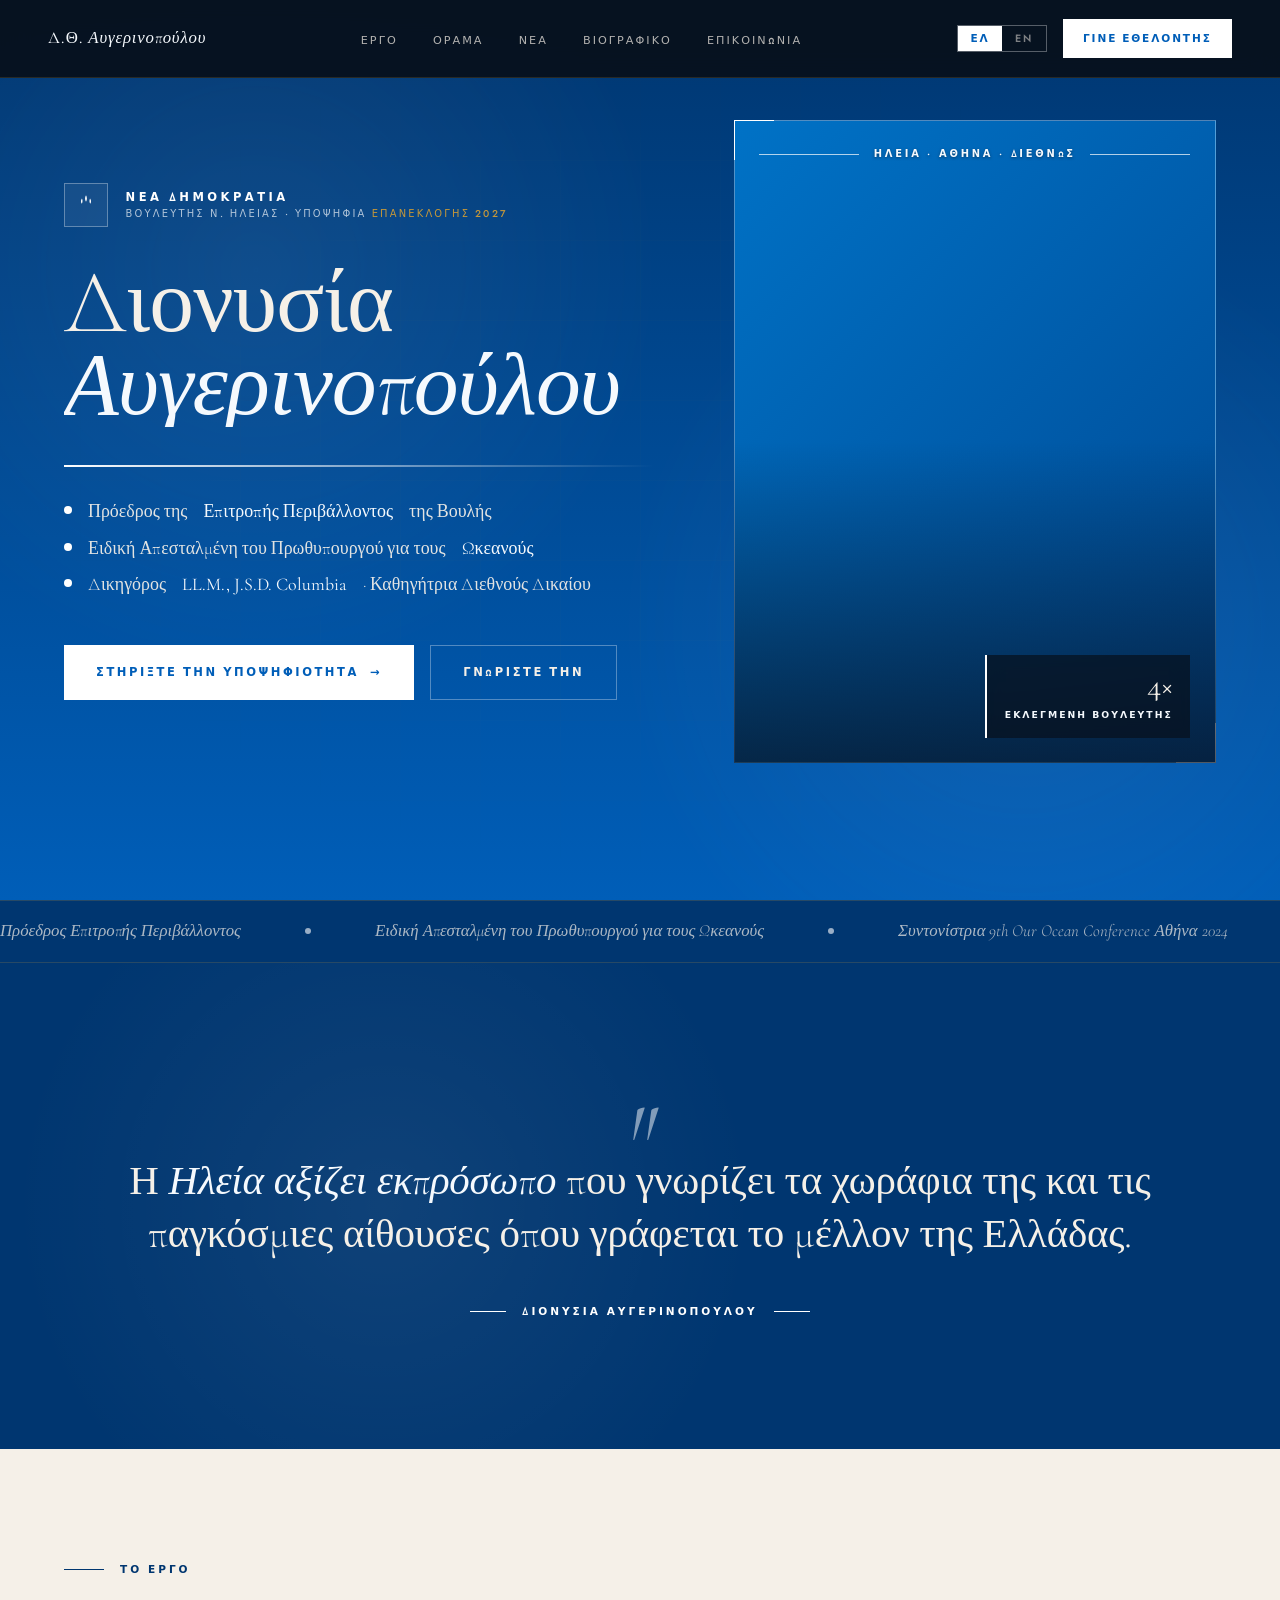
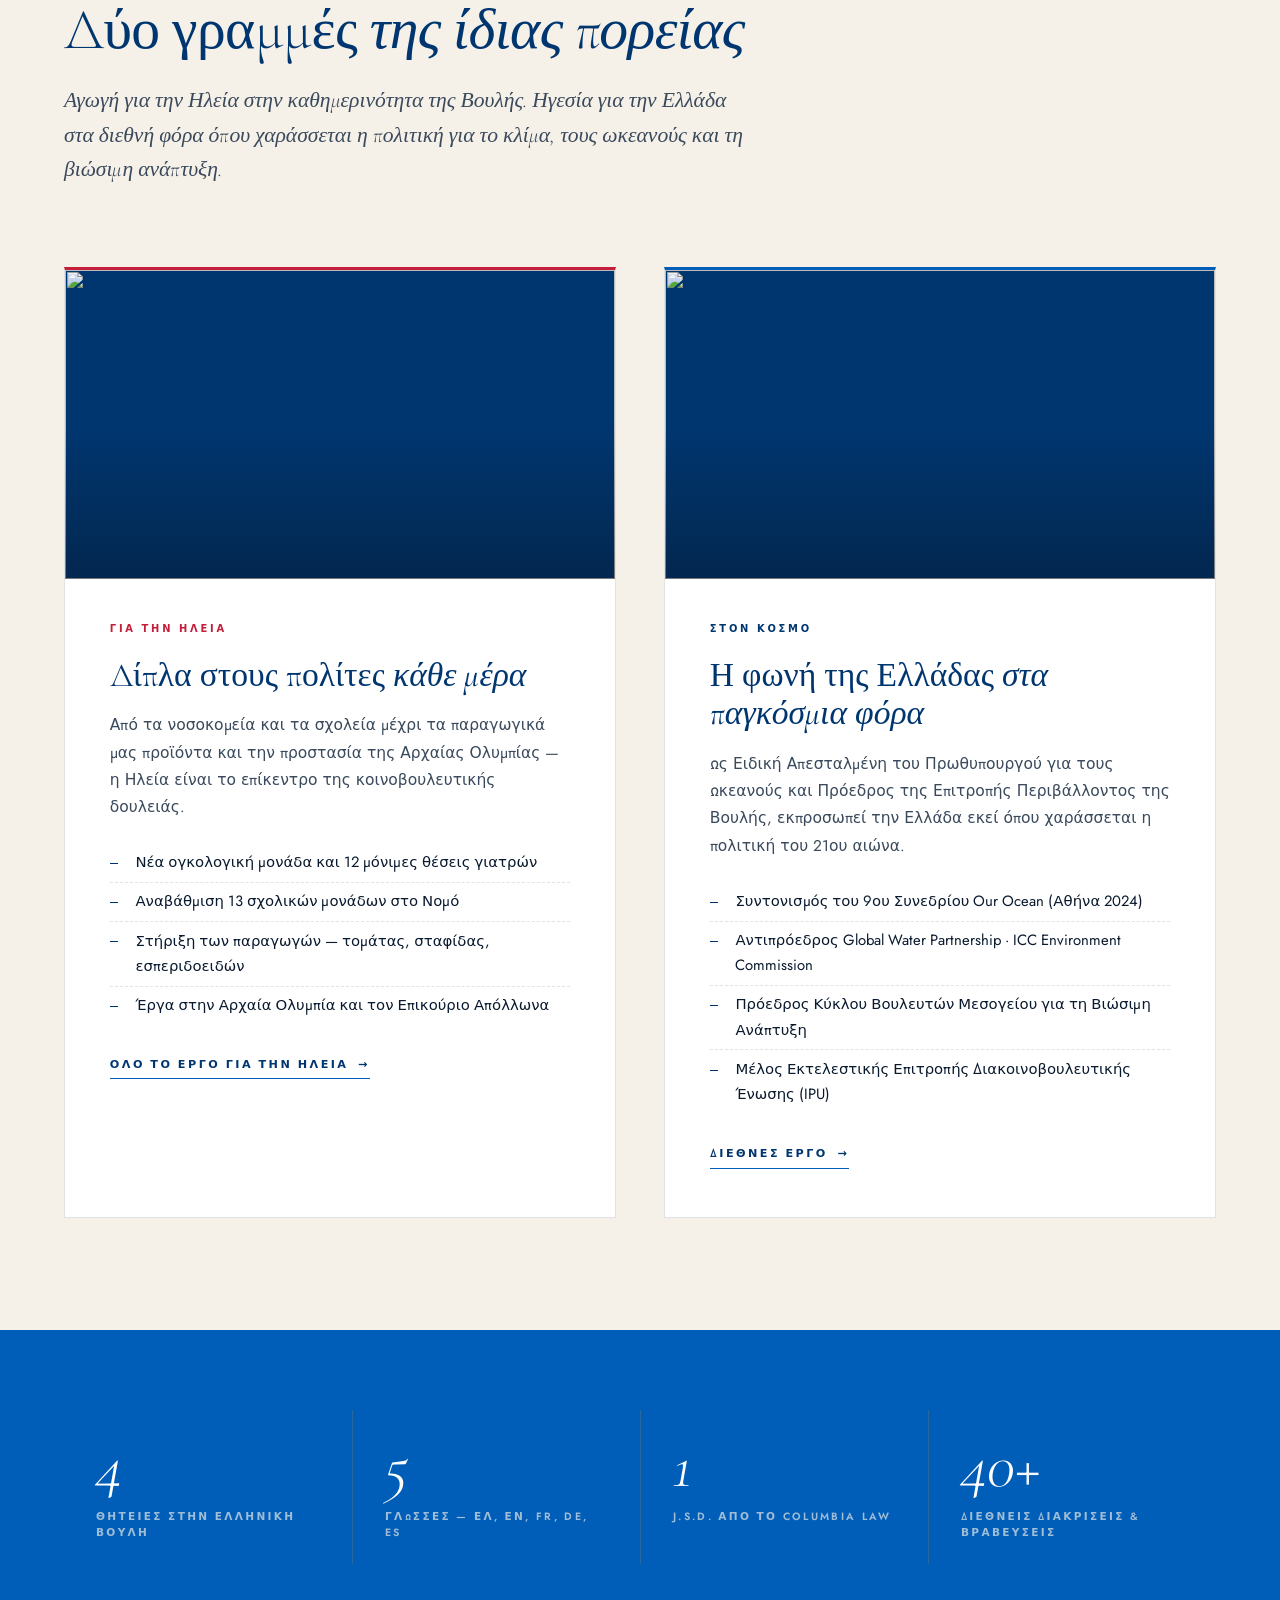
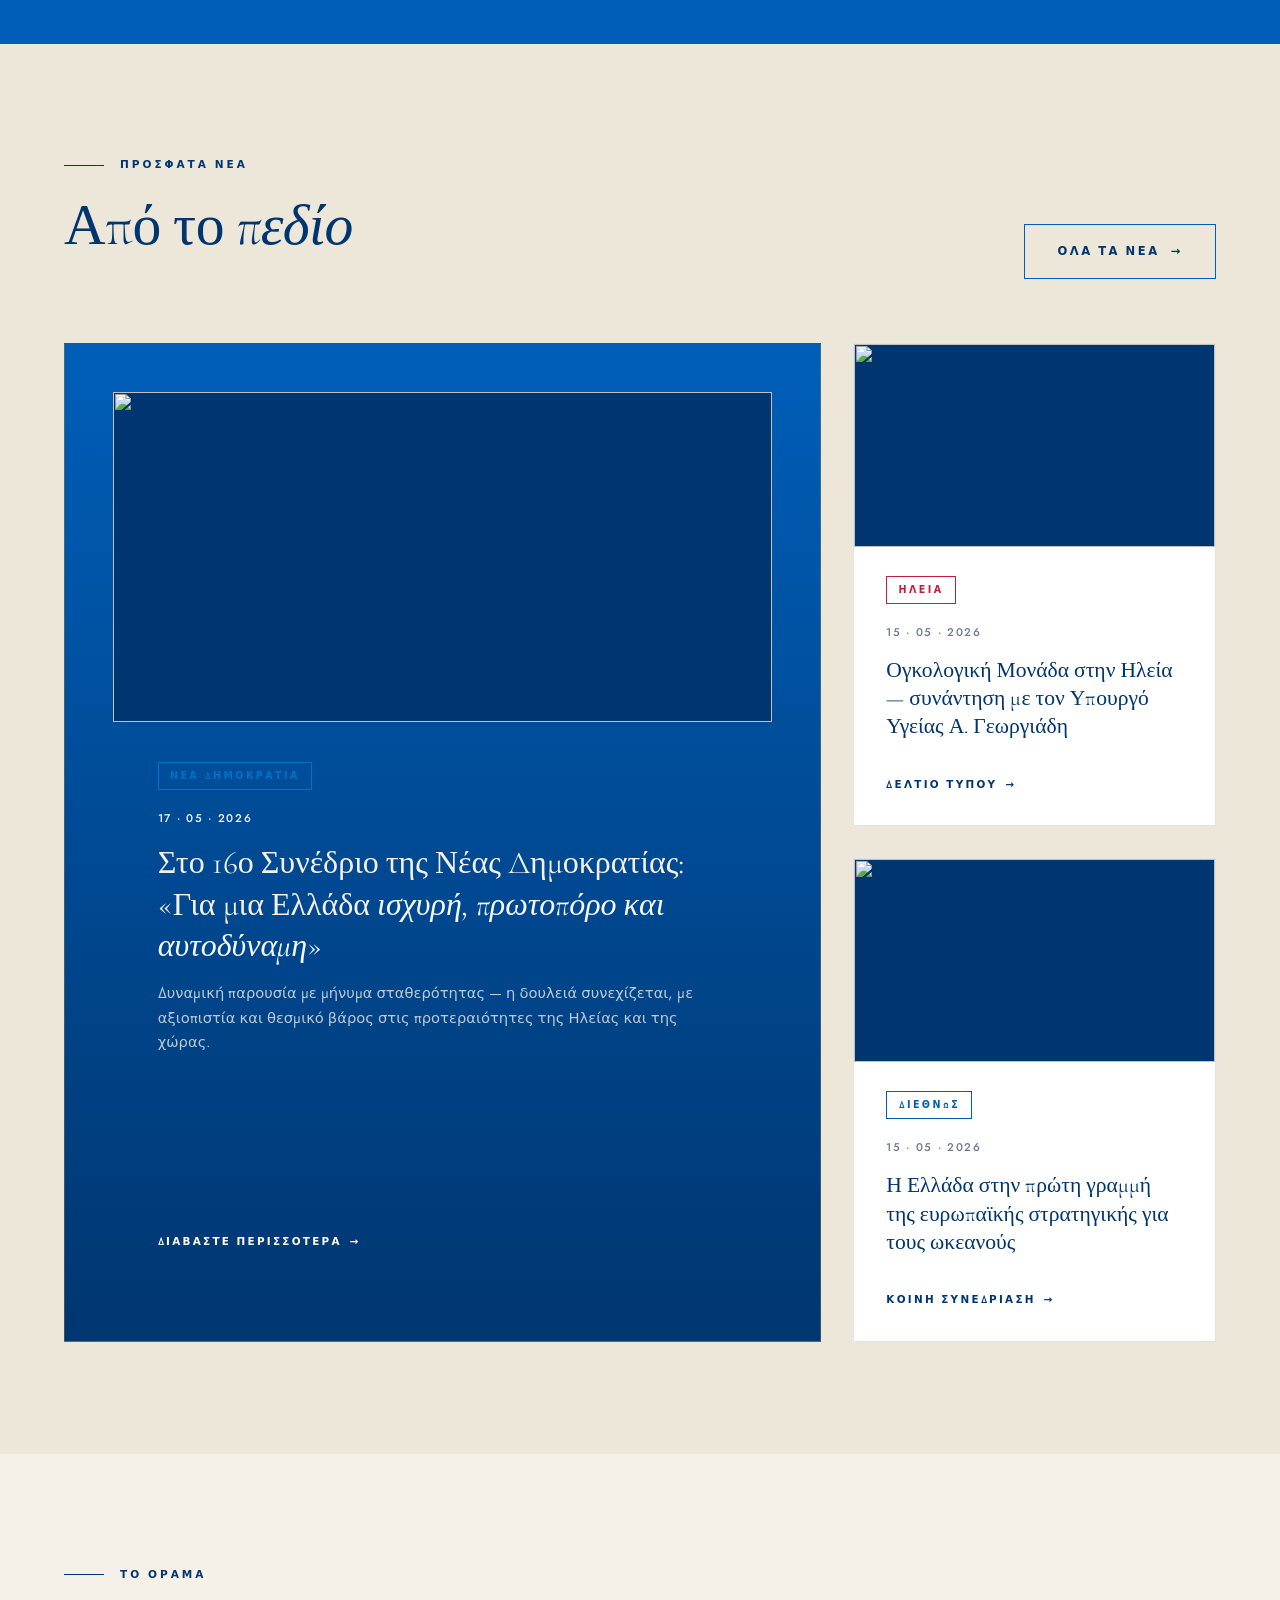
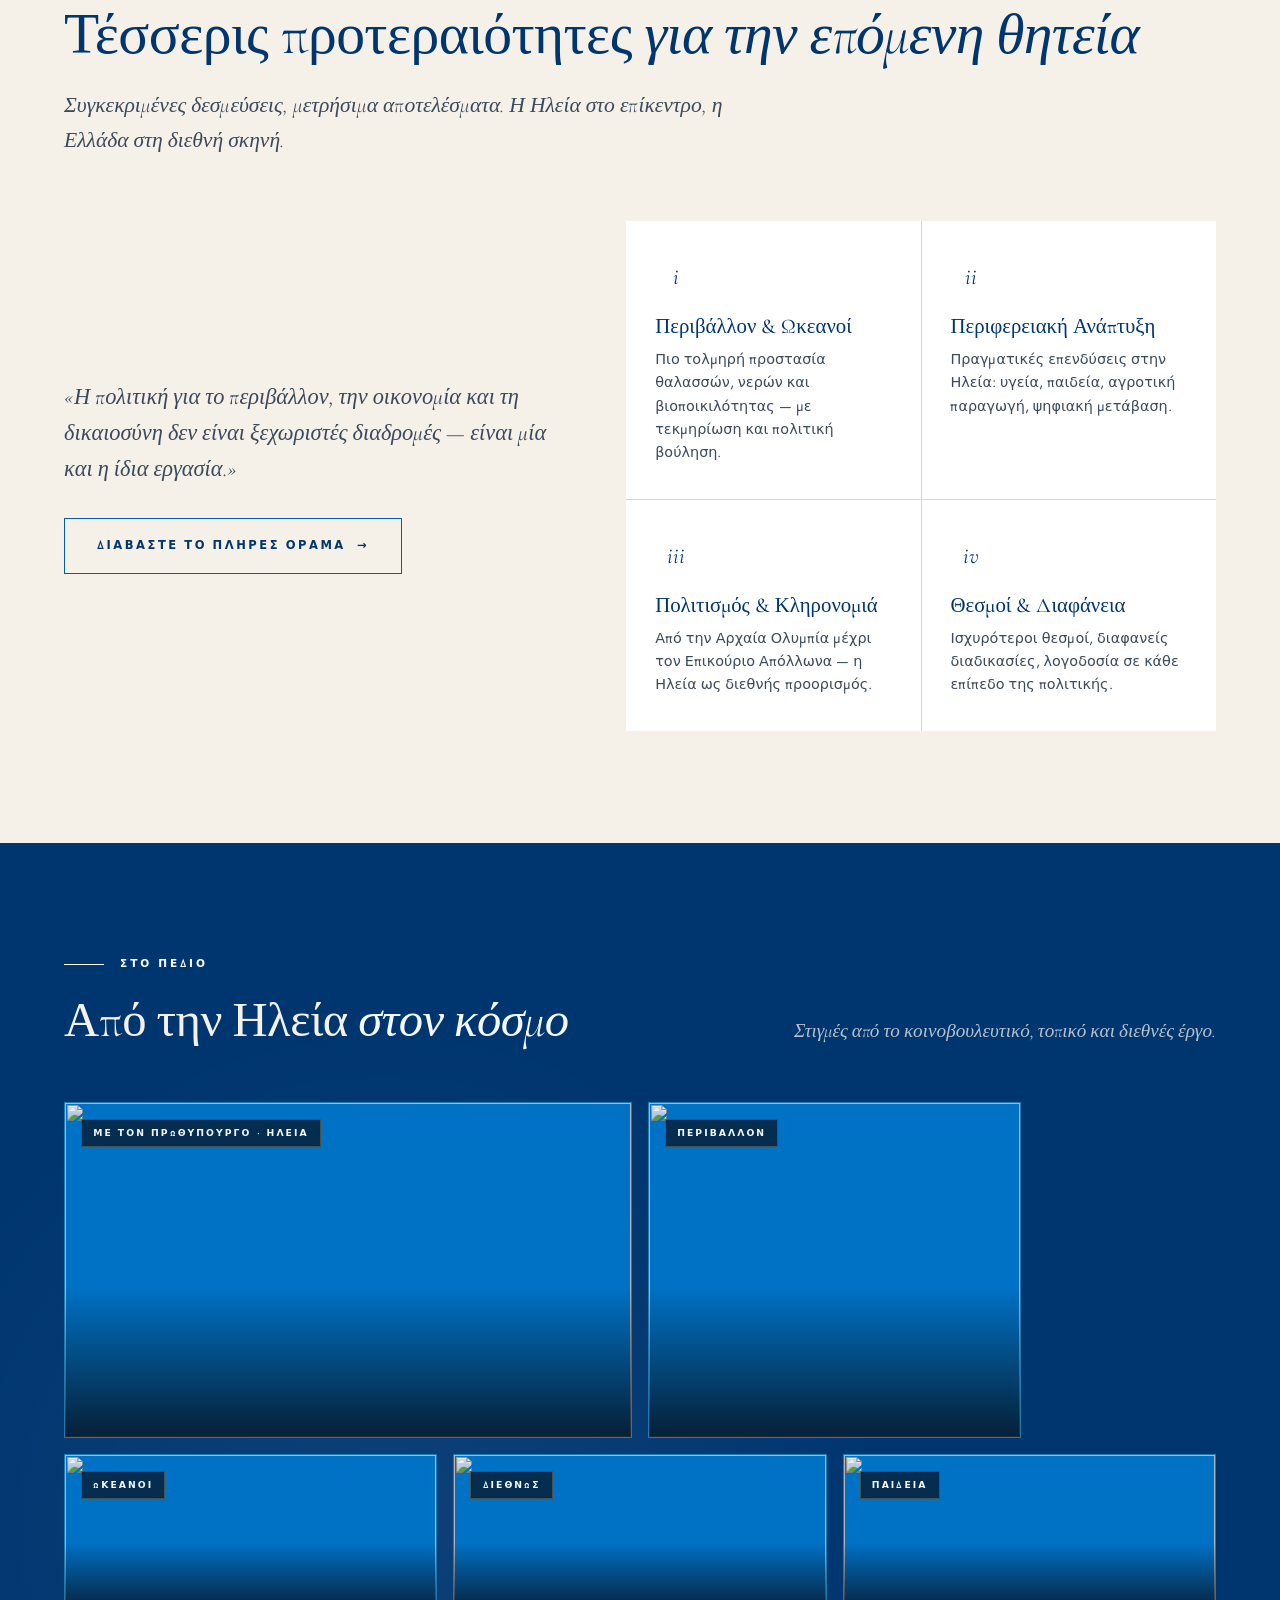
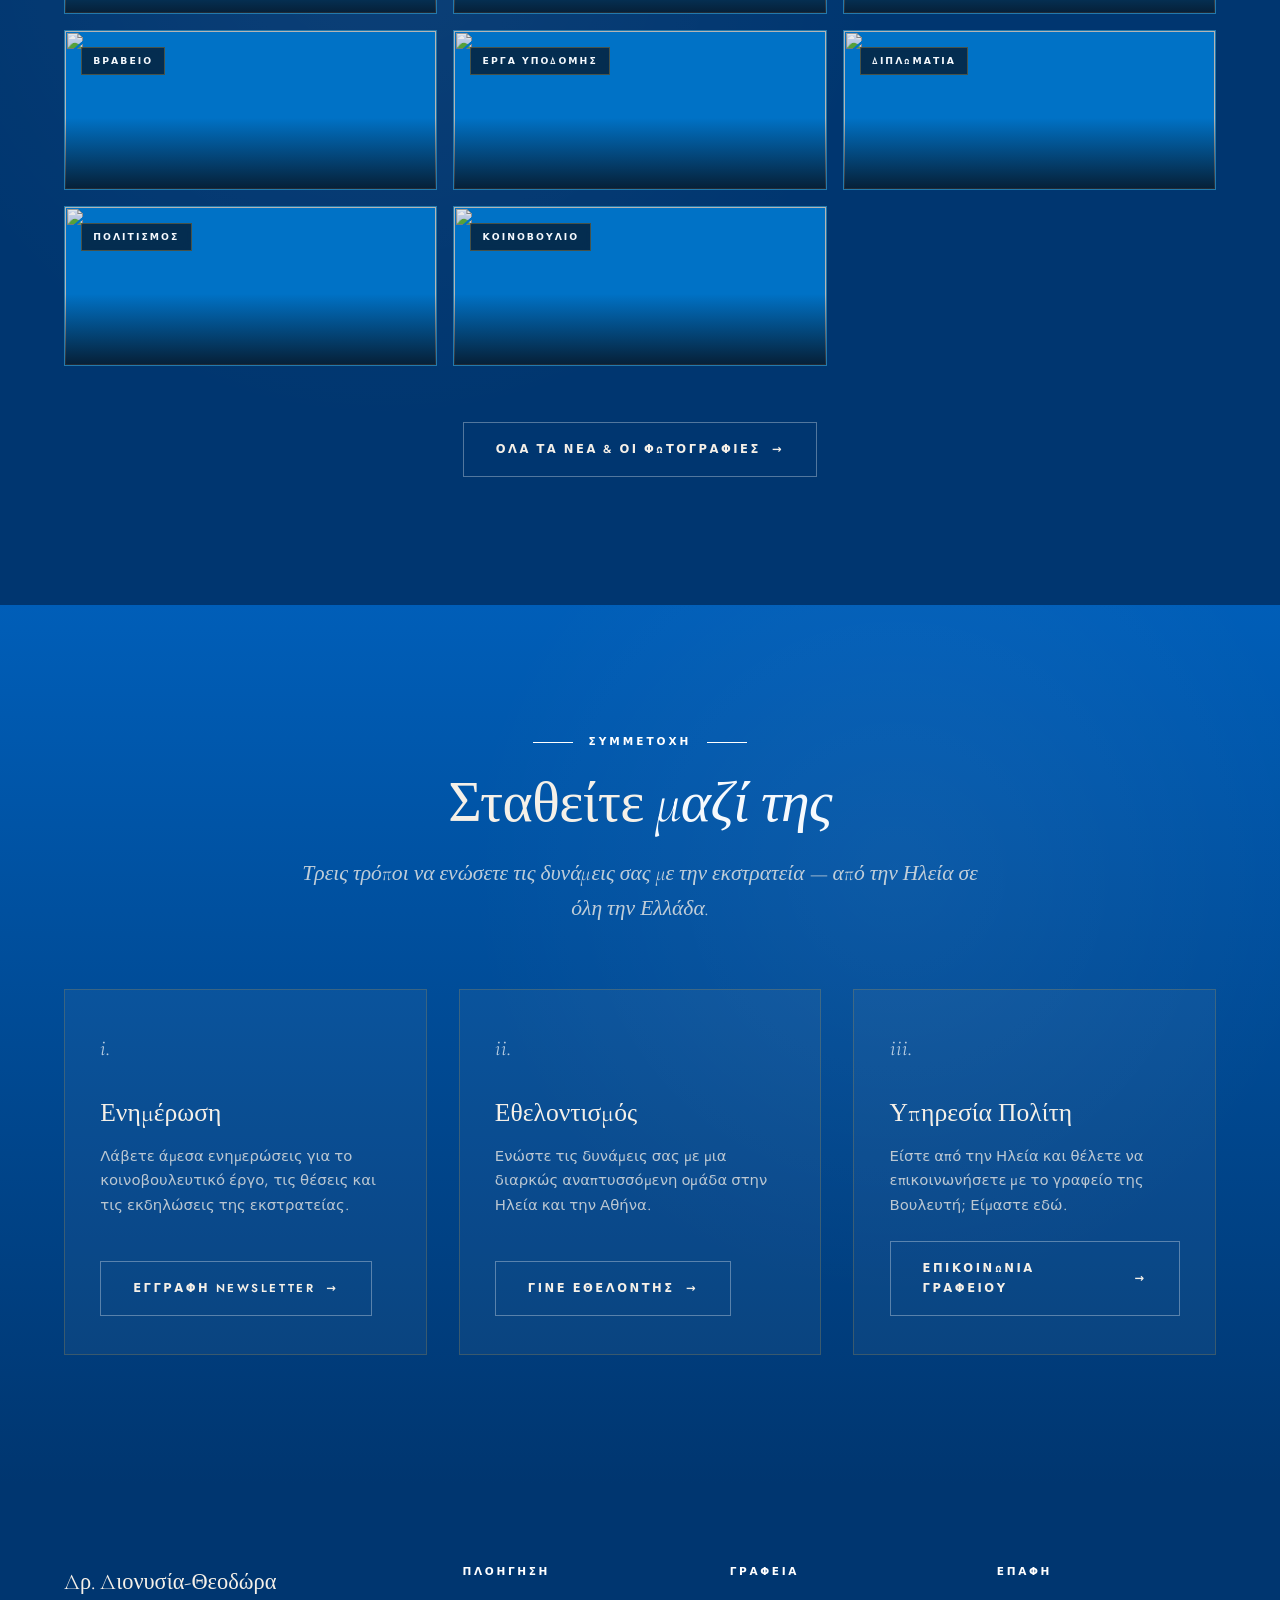
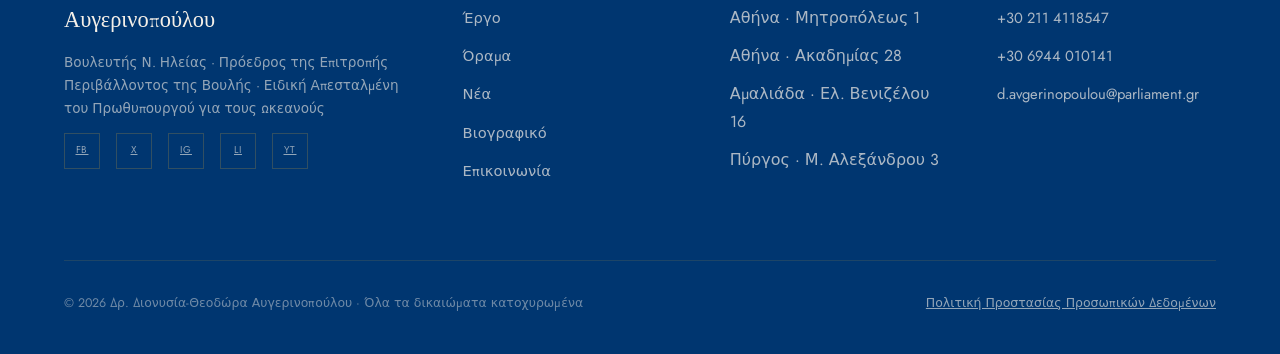
==== commit 80aef289: "Adopt Νέα Δημοκρατία party palette + prominent party lockup Shift the site's chrome from a diplomati" ====
--- a/index.html
+++ b/index.html
@@ -11,16 +11,27 @@
 <style>
 *, *::before, *::after { margin:0; padding:0; box-sizing:border-box; }
 :root {
-  --navy:#0b1929; --navy-mid:#112233; --navy-light:#1a3350; --navy-deep:#07111e;
-  --gold:#c4973a; --gold-light:#d4a94a; --gold-pale:#f0dca8; --gold-deep:#9a7528;
-  --olive:#7a8b5c; --olive-pale:#c9d2b3;
+  /* ── ND (Νέα Δημοκρατία) palette ── */
+  --navy:#005EB8;         /* ND primary blue */
+  --navy-mid:#004892;     /* Slightly deeper */
+  --navy-light:#0072C6;   /* Brighter mid blue */
+  --navy-deep:#003670;    /* Very deep ND blue */
+  /* --gold vars repurposed for on-dark-chrome accents (was gold, now white/pale-blue) */
+  --gold:#ffffff;
+  --gold-light:#e8f1fb;
+  --gold-pale:#f5f9fd;
+  --gold-deep:#003670;    /* ND deep blue (for accents on cream/light bg) */
+  --gold-warm:#c4973a;    /* Kept as tiny prestige accent (awards only) */
+  /* --olive repurposed as red accent (Greek flag) */
+  --olive:#C41E3A;
+  --olive-pale:#f5cfd6;
   --cream:#f5f0e8; --cream-dark:#ede7d9; --cream-deep:#e3dcc8;
-  --text-dark:#0b1929; --text-mid:#3a4a5c; --text-muted:#6b7a8d;
-  --white:#ffffff; --border:rgba(11,25,41,0.12); --border-gold:rgba(196,151,58,0.3);
+  --text-dark:#0a1a2e; --text-mid:#3a4a5c; --text-muted:#6b7a8d;
+  --white:#ffffff; --border:rgba(10,26,46,0.12); --border-gold:rgba(255,255,255,0.32);
   --serif:'Cormorant Garamond',Georgia,serif; --sans:'Jost',system-ui,sans-serif;
-  --shadow-sm:0 1px 2px rgba(11,25,41,0.06);
-  --shadow-md:0 4px 16px rgba(11,25,41,0.08);
-  --shadow-lg:0 24px 60px rgba(11,25,41,0.16);
+  --shadow-sm:0 1px 2px rgba(10,26,46,0.06);
+  --shadow-md:0 4px 16px rgba(10,26,46,0.08);
+  --shadow-lg:0 24px 60px rgba(0,94,184,0.18);
 }
 html { scroll-behavior:smooth; }
 body { font-family:var(--sans); background:var(--cream); color:var(--text-dark); line-height:1.7; overflow-x:hidden; }
@@ -115,6 +126,34 @@
   opacity:0; animation:heroFadeUp 0.7s 0.15s ease forwards;
 }
 .hero-kicker-line { display:block; width:48px; height:1px; background:var(--gold); }
+
+/* ── ND Party Lockup ── */
+.hero-party {
+  display:flex; align-items:center; gap:1.1rem;
+  margin-bottom:2.2rem;
+  opacity:0; animation:heroFadeUp 0.7s 0.12s ease forwards;
+}
+.nd-torch-wrap {
+  width:44px; height:44px; flex-shrink:0;
+  display:flex; align-items:center; justify-content:center;
+  border:1px solid rgba(255,255,255,0.32);
+  background:rgba(255,255,255,0.06); backdrop-filter:blur(6px);
+  color:var(--white);
+}
+.nd-torch { width:26px; height:26px; }
+.hero-party-text { display:flex; flex-direction:column; gap:0.2rem; line-height:1.15; }
+.hero-party-label {
+  font-size:0.72rem; font-weight:700; letter-spacing:0.3em; text-transform:uppercase;
+  color:var(--white); display:block;
+}
+.hero-party-role {
+  font-size:0.62rem; font-weight:500; letter-spacing:0.22em; text-transform:uppercase;
+  color:rgba(255,255,255,0.68); display:block;
+}
+.hero-party-role em { color:var(--gold-warm); font-style:normal; }
+
+/* Small torch in nav */
+.nav-torch { width:16px; height:16px; color:var(--gold-warm); margin-right:0.35rem; vertical-align:-2px; }
 .hero-name { overflow:hidden; margin-bottom:0.4rem; }
 .hero-name-line {
   display:block; font-family:var(--serif); font-weight:300;
@@ -253,7 +292,7 @@
 }
 .pillar:hover { transform:translateY(-4px); box-shadow:var(--shadow-lg); }
 .pillar.local { border-top:3px solid var(--olive); }
-.pillar.global { border-top:3px solid var(--gold); }
+.pillar.global { border-top:3px solid var(--navy); }
 .pillar-kicker {
   font-size:0.62rem; font-weight:600; letter-spacing:0.28em; text-transform:uppercase;
   margin-bottom:1.2rem;
@@ -279,10 +318,10 @@
 .pillar-link {
   display:inline-flex; align-items:center; gap:0.6rem;
   font-size:0.7rem; font-weight:600; letter-spacing:0.22em; text-transform:uppercase;
-  color:var(--navy-deep); text-decoration:none; border-bottom:1px solid var(--gold);
+  color:var(--navy-deep); text-decoration:none; border-bottom:1px solid var(--navy);
   padding-bottom:0.3rem; transition:all 0.2s;
 }
-.pillar-link:hover { color:var(--gold-deep); }
+.pillar-link:hover { color:var(--navy); }
 .pillar-link .btn-arrow { transition:transform 0.2s; }
 .pillar-link:hover .btn-arrow { transform:translateX(4px); }
 
@@ -318,14 +357,14 @@
   display:flex; flex-direction:column; min-height:260px;
   transition:transform 0.25s, box-shadow 0.25s; text-decoration:none; color:inherit;
 }
-.news-card:hover { transform:translateY(-3px); box-shadow:var(--shadow-md); border-color:var(--gold); }
+.news-card:hover { transform:translateY(-3px); box-shadow:var(--shadow-md); border-color:var(--navy); }
 .news-card.feature { grid-column:span 2; grid-row:span 2; min-height:520px; padding:3rem; }
 .news-card-tag {
   font-size:0.6rem; font-weight:600; letter-spacing:0.25em; text-transform:uppercase;
   padding:0.3rem 0.7rem; border:1px solid; display:inline-block; align-self:flex-start; margin-bottom:1.2rem;
 }
 .news-card-tag.local { color:var(--olive); border-color:var(--olive); }
-.news-card-tag.global { color:var(--gold-deep); border-color:var(--gold); }
+.news-card-tag.global { color:var(--navy); border-color:var(--navy); }
 .news-card-tag.parliament { color:var(--navy-light); border-color:var(--navy-light); }
 .news-card-date {
   font-size:0.7rem; font-weight:500; letter-spacing:0.15em; text-transform:uppercase;
@@ -620,10 +659,24 @@
   <div class="hero-bg-grid"></div>
   <div class="hero-inner">
     <div>
-      <div class="hero-kicker">
-        <span class="hero-kicker-line"></span>
-        <span class="el">Βουλευτής Ν. Ηλείας · Νέα Δημοκρατία</span>
-        <span class="en">Member of Parliament for Ilia · New Democracy</span>
+      <div class="hero-party">
+        <span class="nd-torch-wrap">
+          <svg class="nd-torch" viewBox="0 0 32 32" fill="currentColor" aria-hidden="true">
+            <path d="M16 4c1.5 2.5 1.5 5.5 0 8-1.5-2.5-1.5-5.5 0-8z"/>
+            <path d="M11 8c1 2 1 4.5-.2 6.5-1.5-2-1.2-4.5.2-6.5z"/>
+            <path d="M21 8c-1 2-1 4.5.2 6.5 1.5-2 1.2-4.5-.2-6.5z"/>
+          </svg>
+        </span>
+        <div class="hero-party-text">
+          <span class="hero-party-label">
+            <span class="el">Νέα Δημοκρατία</span>
+            <span class="en">New Democracy</span>
+          </span>
+          <span class="hero-party-role">
+            <span class="el">Βουλευτής Ν. Ηλείας · Υποψήφια <em>Επανεκλογής 2027</em></span>
+            <span class="en">MP for Ilia · Candidate for <em>Re-election 2027</em></span>
+          </span>
+        </div>
       </div>
       <h1 class="hero-name">
         <span class="hero-name-line">Διονυσία</span>
@@ -847,7 +900,7 @@
           <span class="en">From the <em>field</em></span>
         </h2>
       </div>
-      <a href="news.html" class="btn btn-ghost" style="color:var(--navy-deep); border-color:var(--gold);">
+      <a href="news.html" class="btn btn-ghost" style="color:var(--navy-deep); border-color:var(--navy);">
         <span class="el">Όλα τα Νέα</span>
         <span class="en">All News</span>
         <span class="btn-arrow">→</span>
@@ -939,7 +992,7 @@
       <div>
         <p style="font-family:var(--serif); font-size:1.4rem; font-style:italic; color:var(--text-mid); line-height:1.6; margin-bottom:2rem;" class="el">«Η πολιτική για το περιβάλλον, την οικονομία και τη δικαιοσύνη δεν είναι ξεχωριστές διαδρομές — είναι μία και η ίδια εργασία.»</p>
         <p style="font-family:var(--serif); font-size:1.4rem; font-style:italic; color:var(--text-mid); line-height:1.6; margin-bottom:2rem; display:none;" class="en">"Environment, economy, and justice are not separate roads — they are one and the same work."</p>
-        <a href="bio.html#vision" class="btn btn-ghost" style="color:var(--navy-deep); border-color:var(--gold);">
+        <a href="bio.html#vision" class="btn btn-ghost" style="color:var(--navy-deep); border-color:var(--navy);">
           <span class="el">Διαβάστε το Πλήρες Όραμα</span>
           <span class="en">Read the Full Vision</span>
           <span class="btn-arrow">→</span>
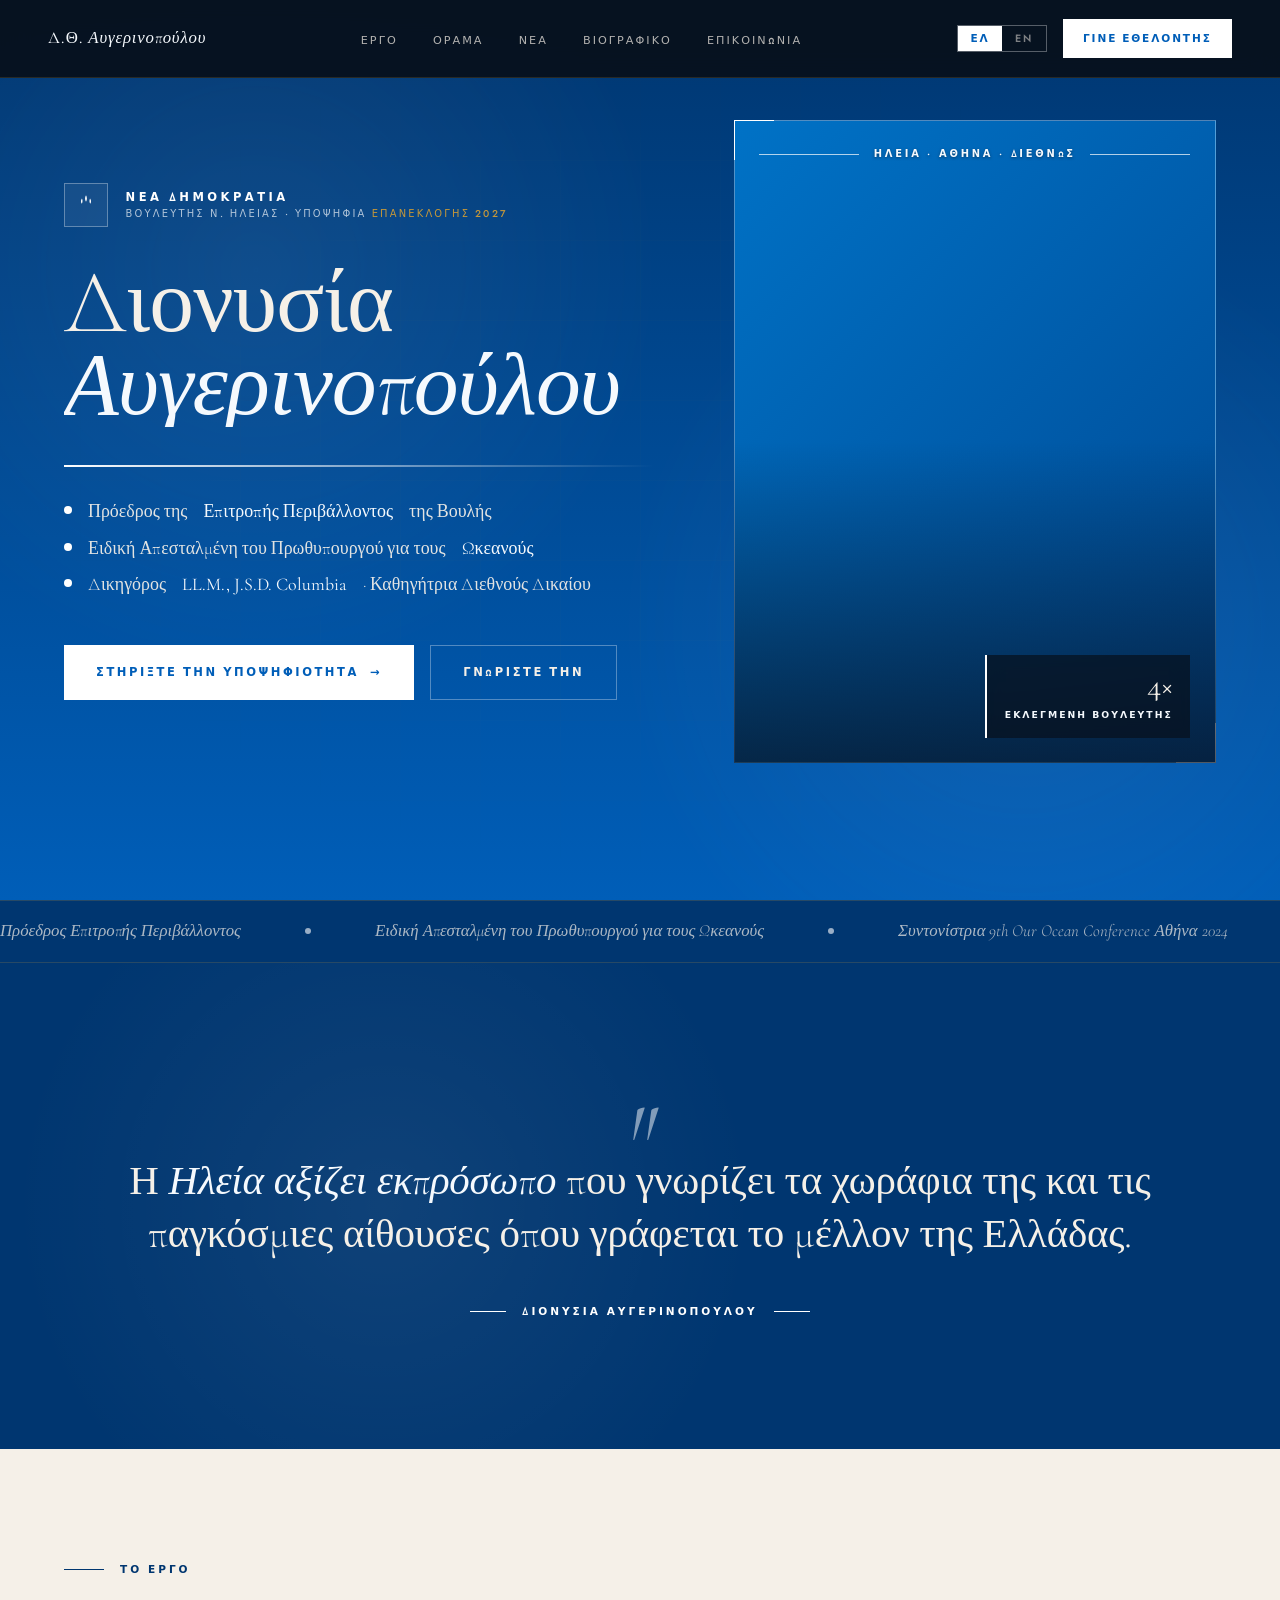
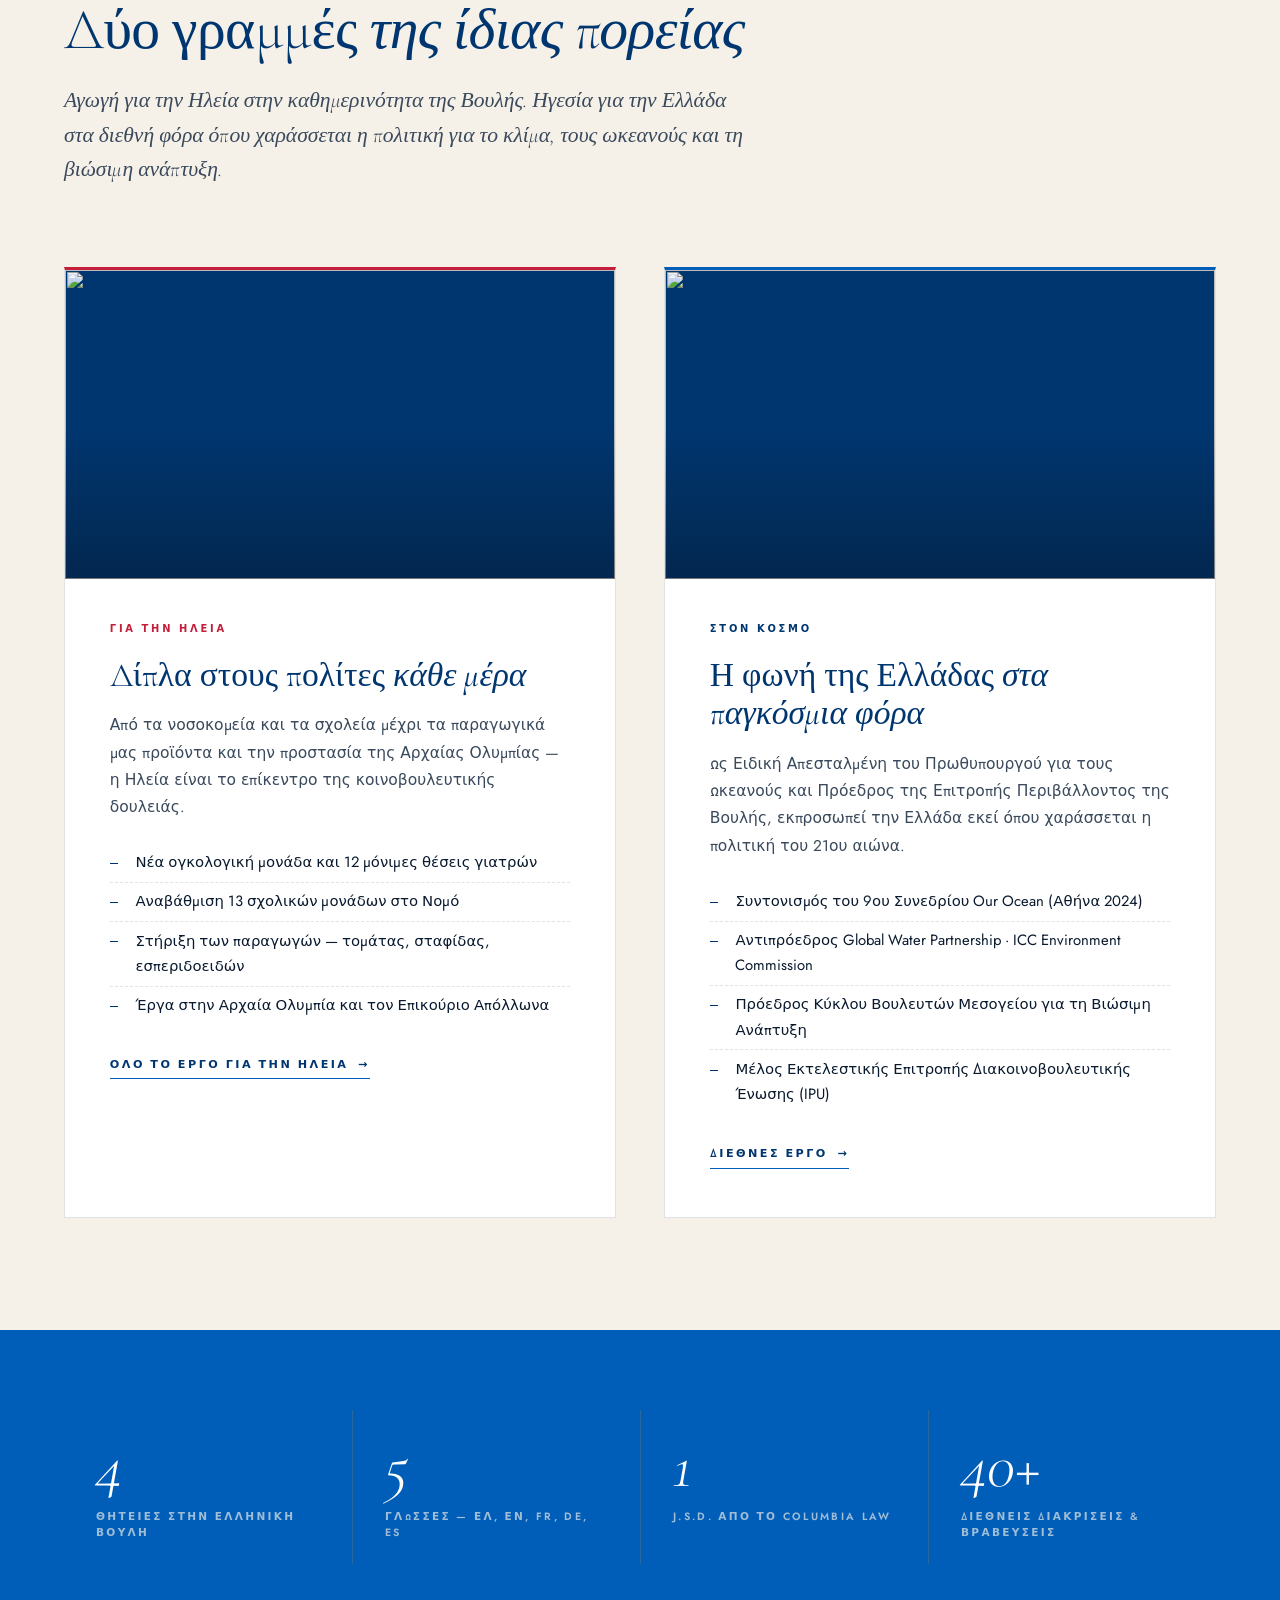
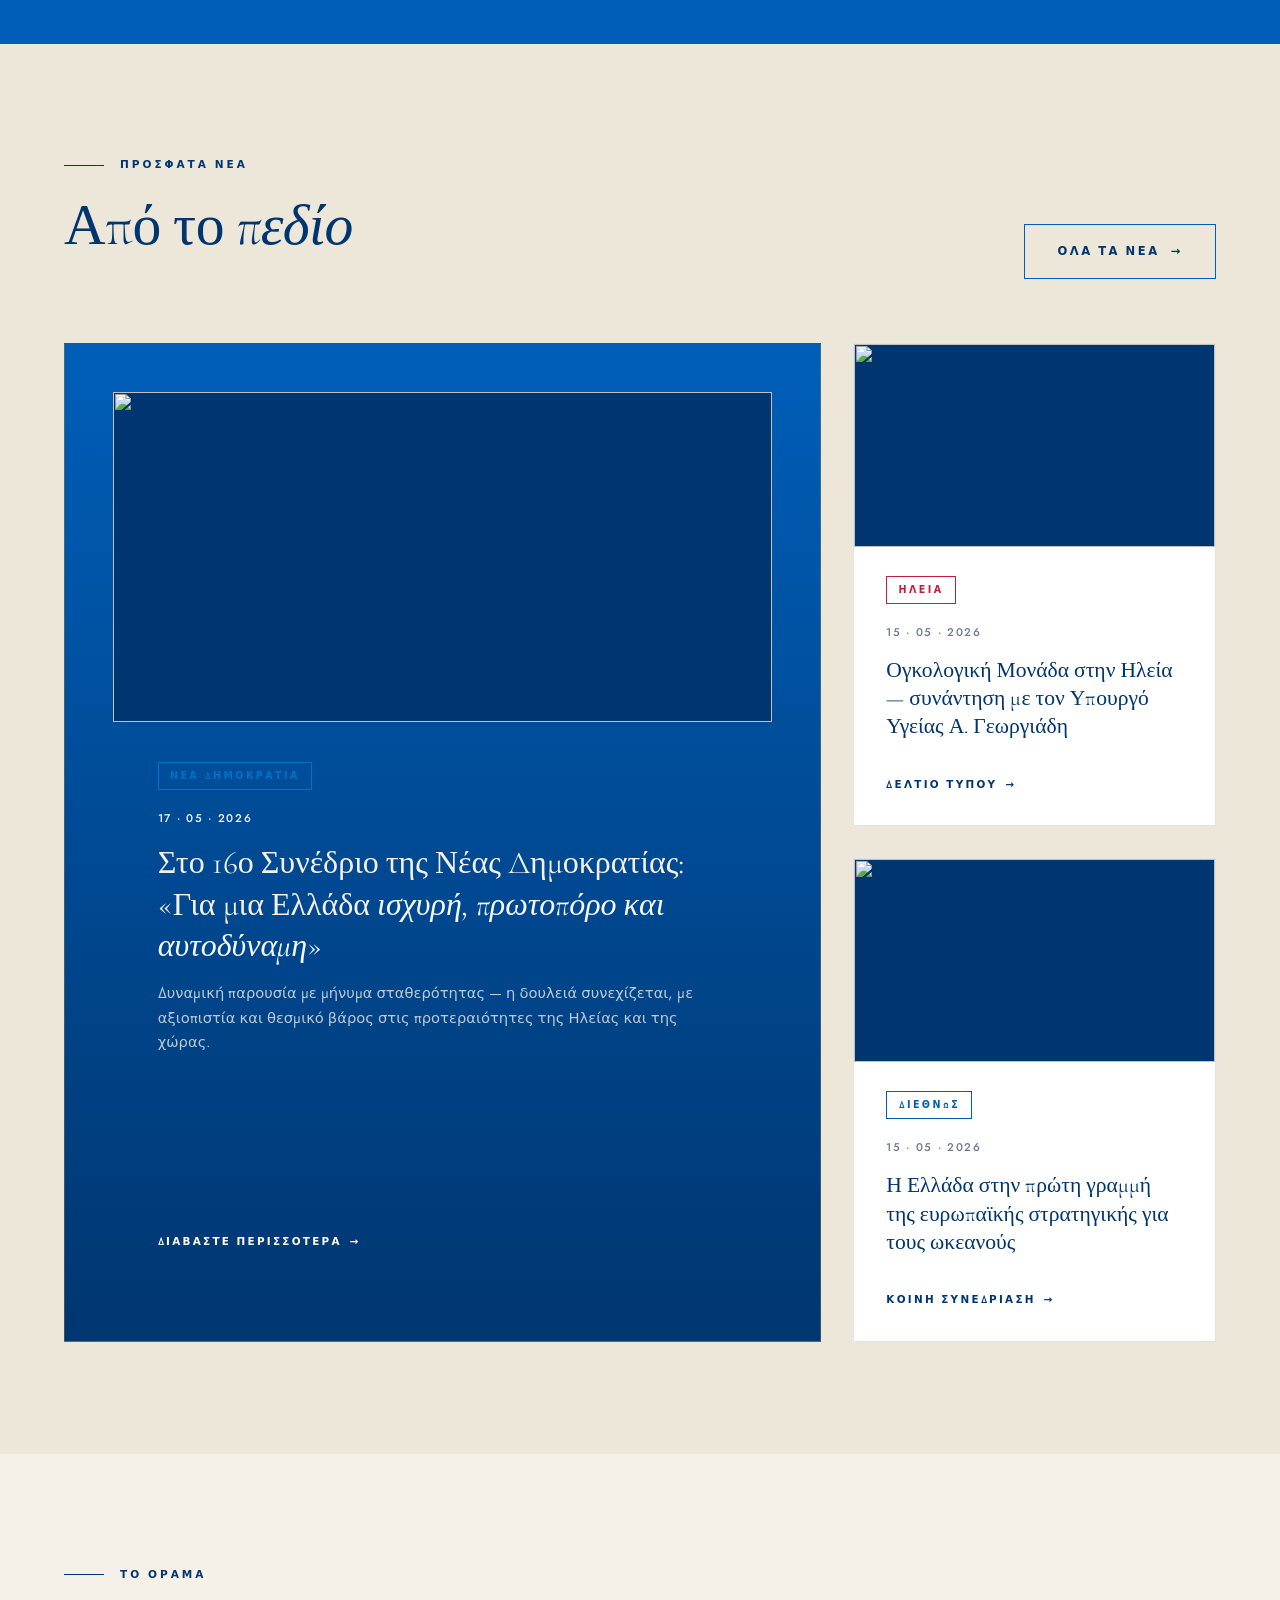
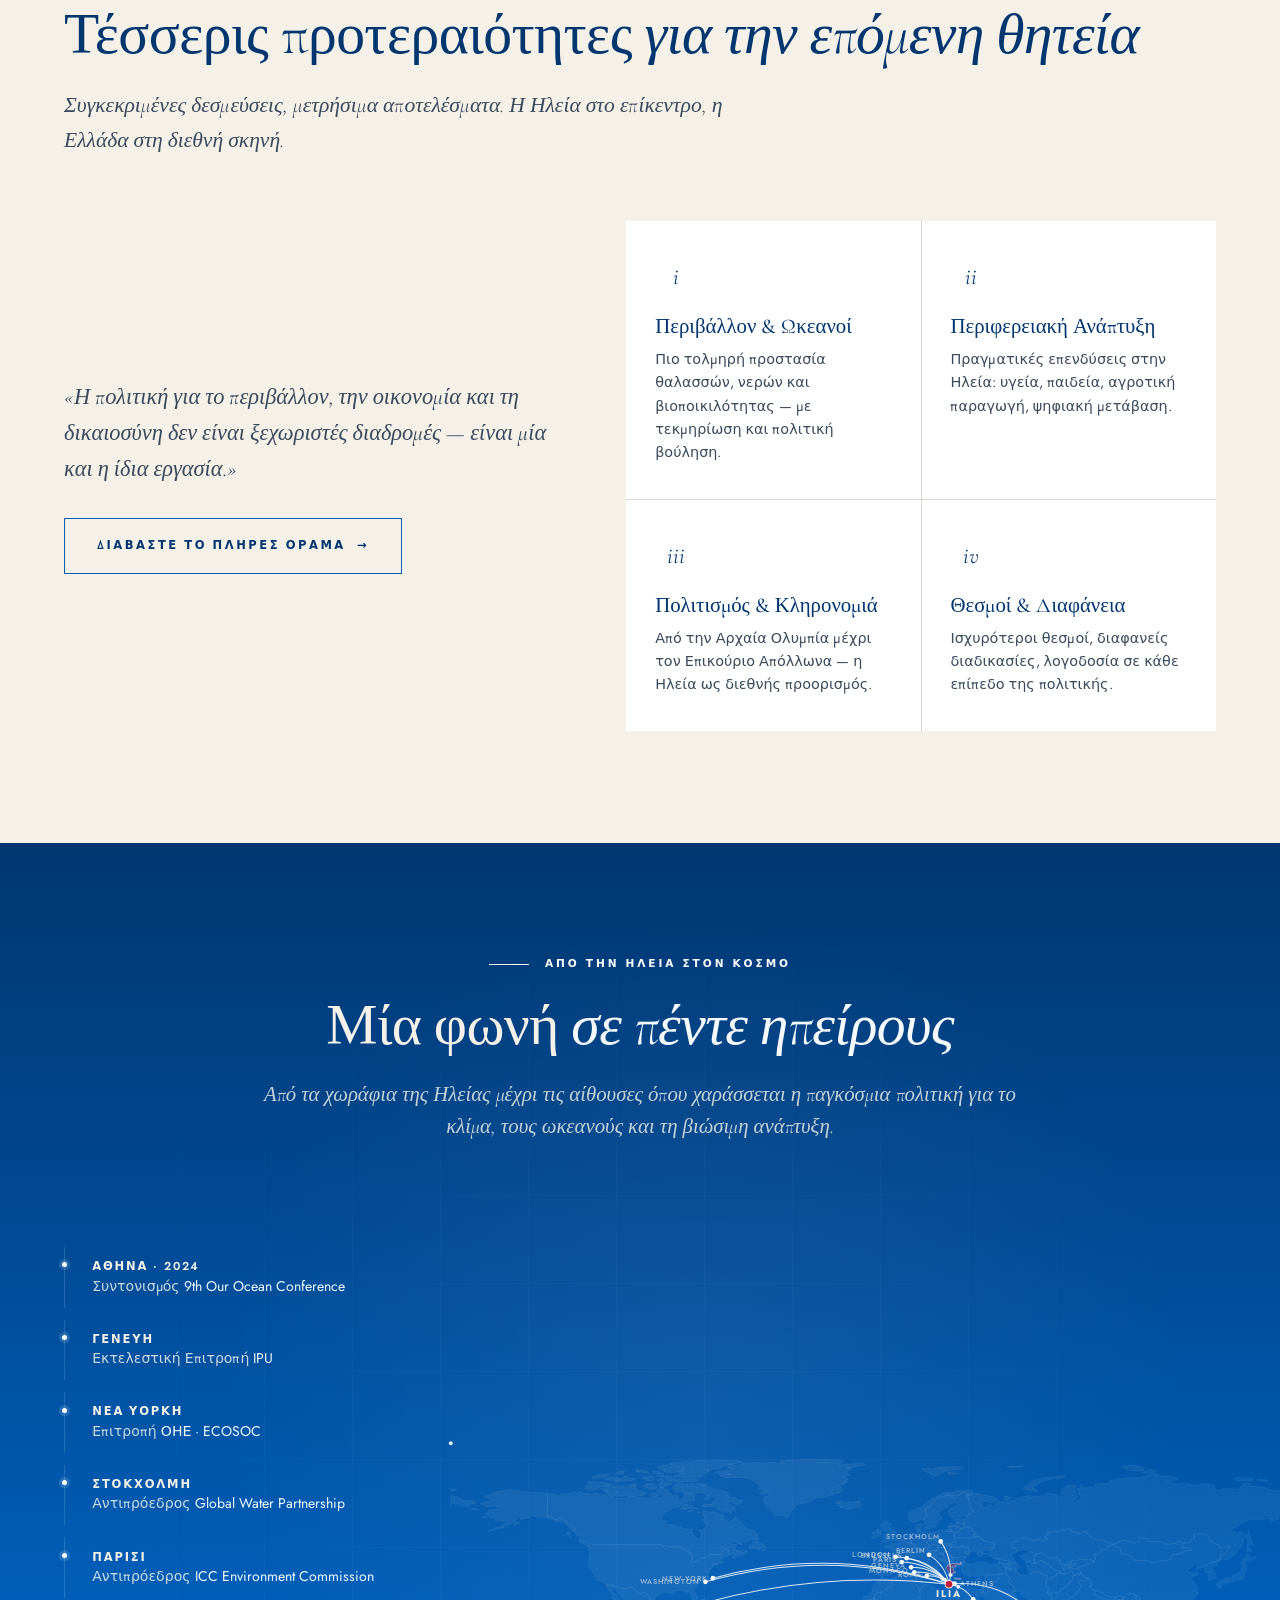
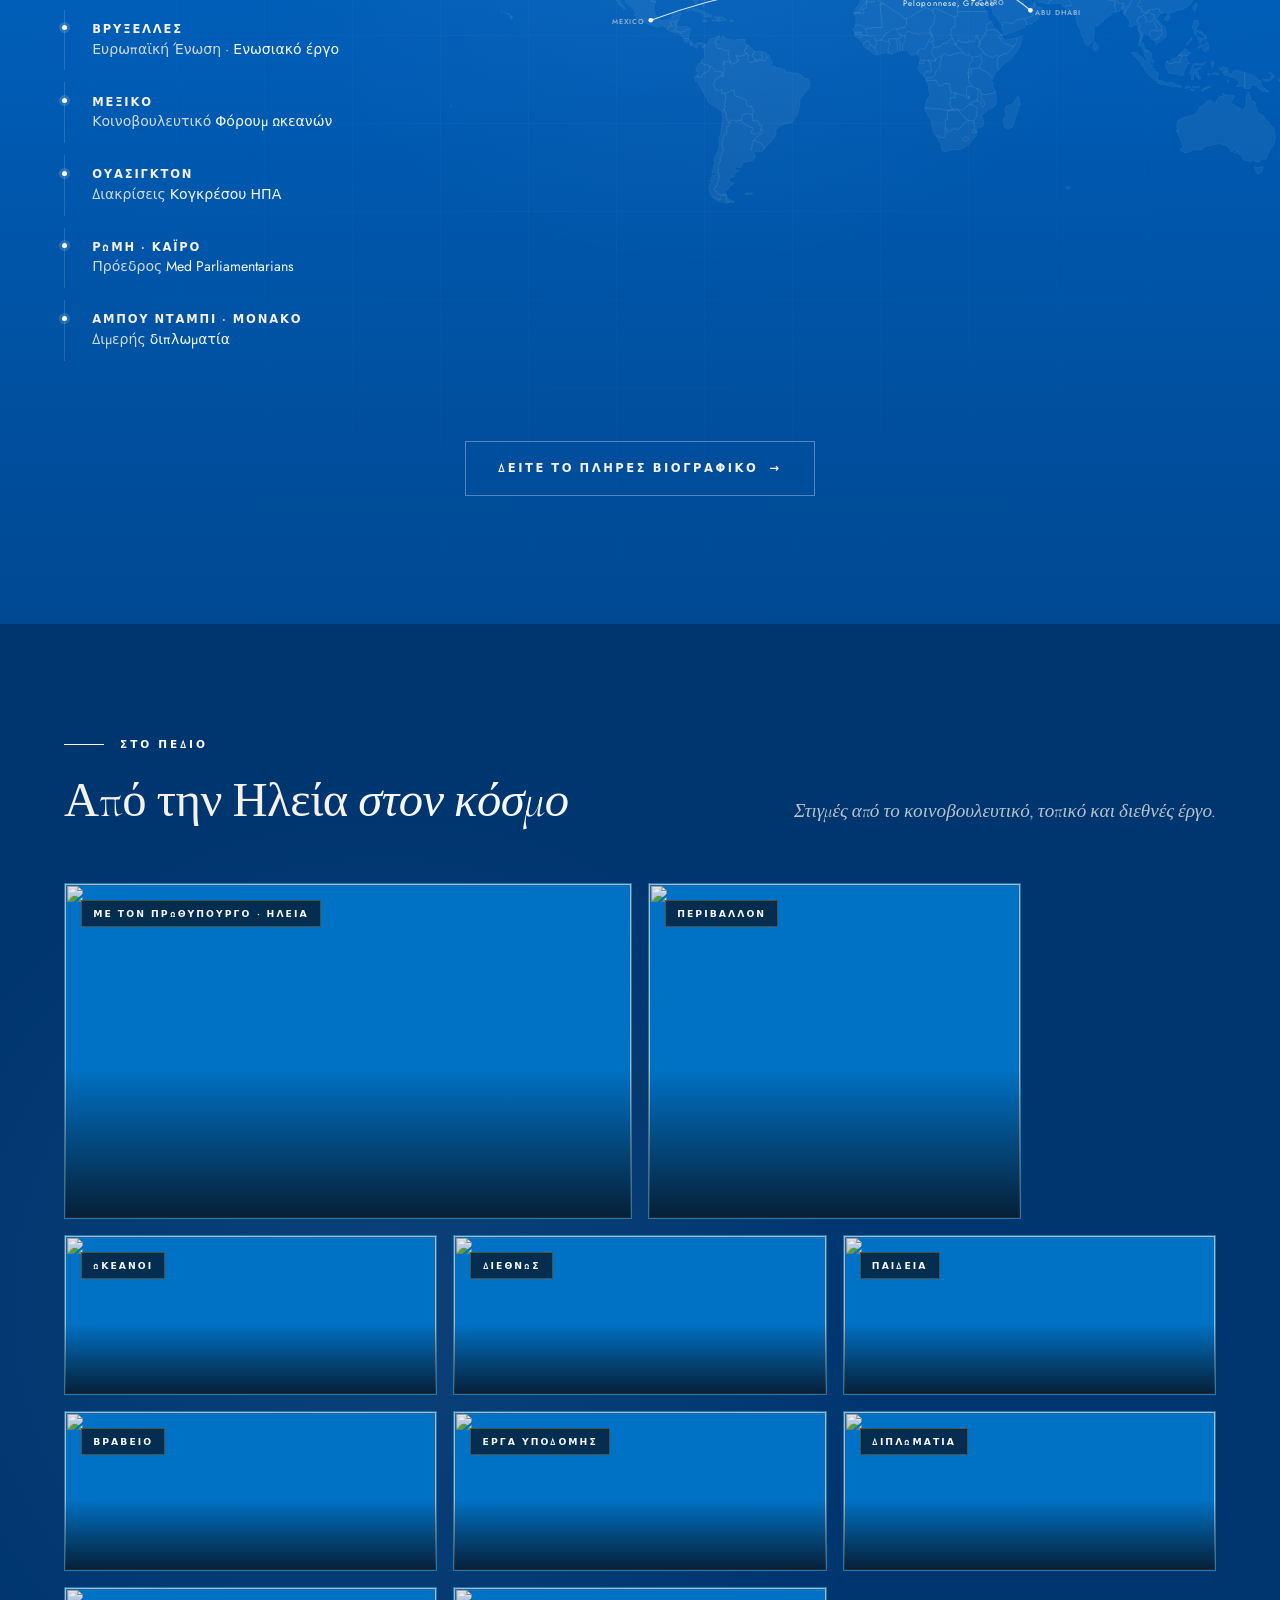
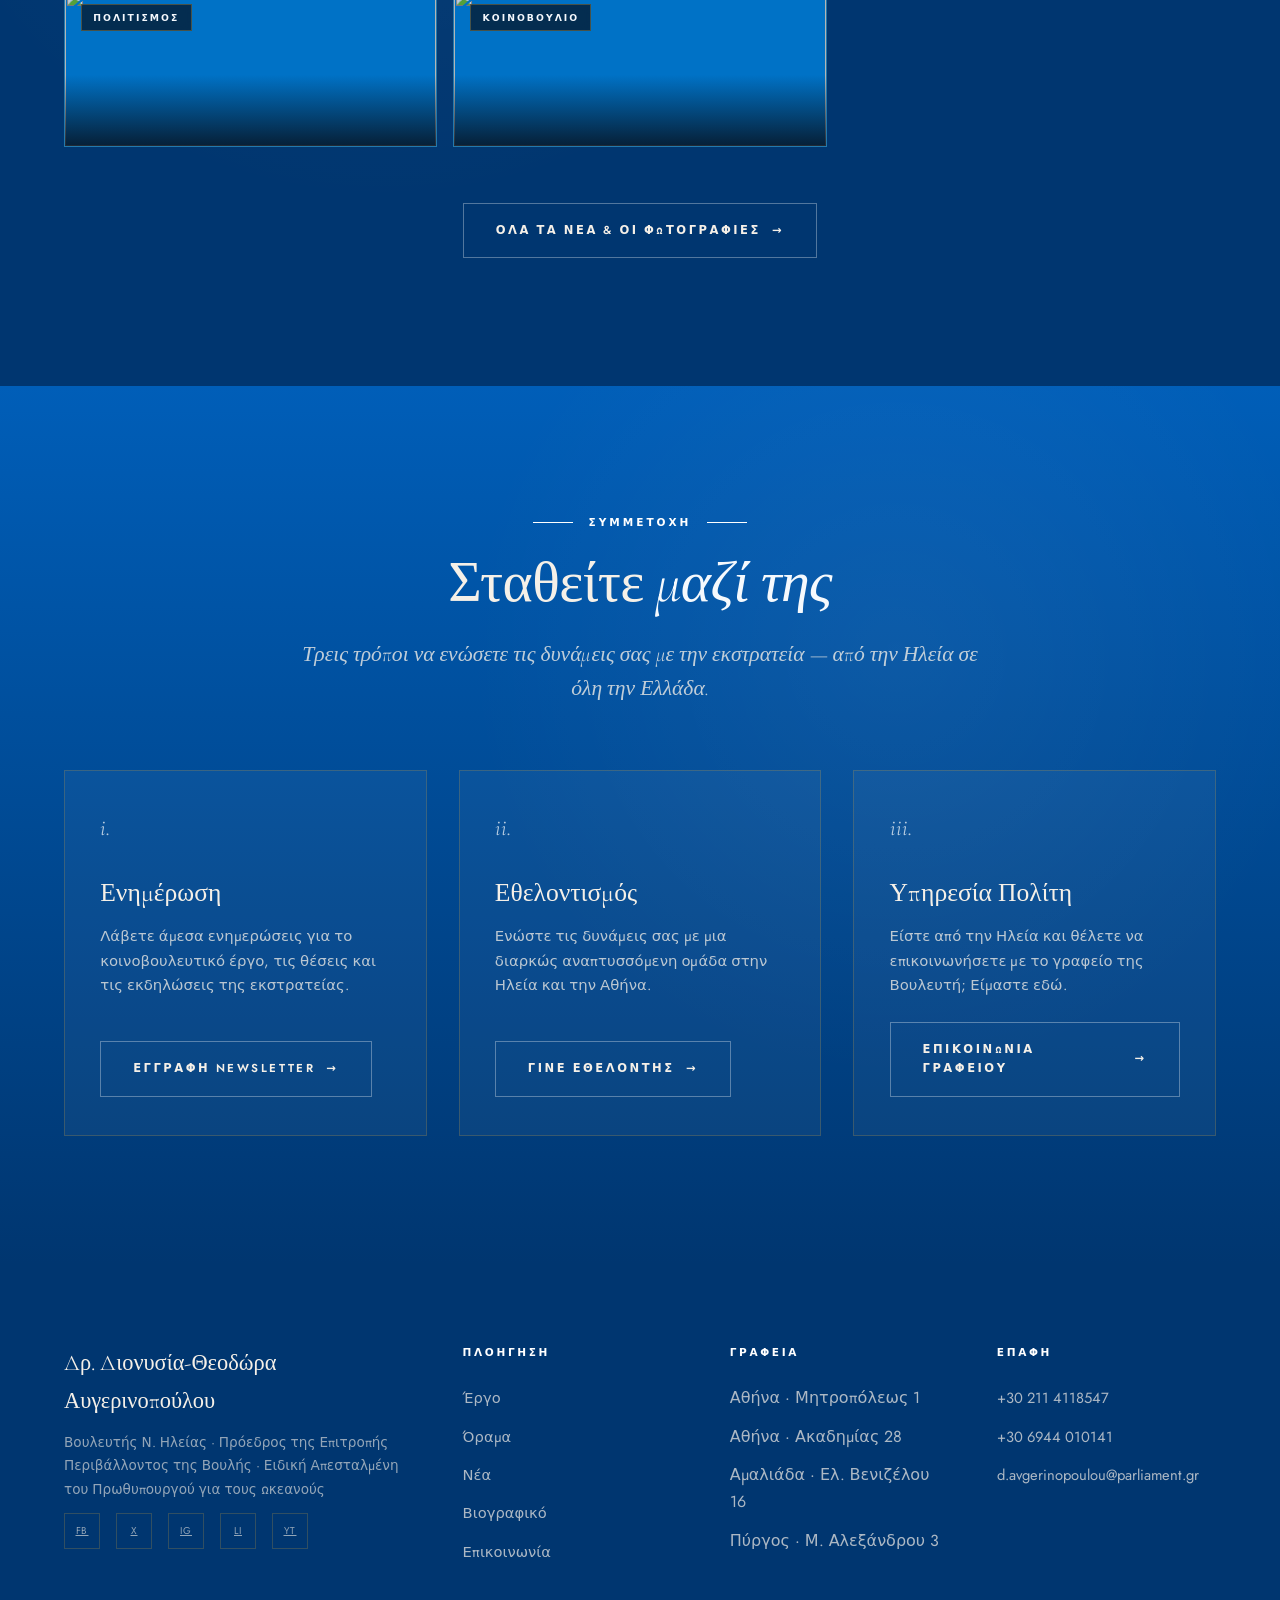
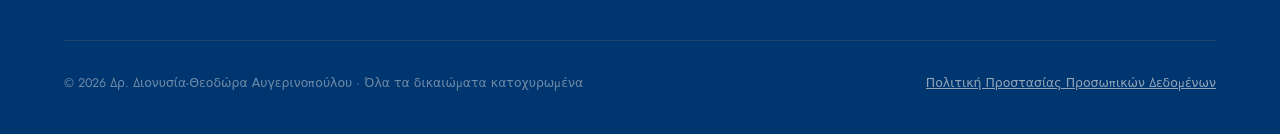
==== commit 395699a0: "Add Ilia → World atlas map with animated arcs New "From Ilia to the World" section between Vision an" ====
--- a/index.html
+++ b/index.html
@@ -512,6 +512,118 @@
 .news-card.feature .news-card-meta { color:var(--gold); }
 .news-card.feature:hover { box-shadow:0 24px 60px rgba(7,17,30,0.4); }
 
+/* ── ATLAS MAP (Ilia → World) ── */
+.atlas {
+  background:linear-gradient(180deg, var(--navy-deep) 0%, var(--navy) 55%, var(--navy-mid) 100%);
+  color:var(--cream); padding:7rem 4rem 8rem; position:relative; overflow:hidden;
+}
+.atlas::before {
+  content:''; position:absolute; inset:0; opacity:0.06; pointer-events:none;
+  background-image:
+    linear-gradient(rgba(255,255,255,0.4) 1px, transparent 1px),
+    linear-gradient(90deg, rgba(255,255,255,0.4) 1px, transparent 1px);
+  background-size:88px 88px;
+  mask-image:radial-gradient(ellipse at center, black 30%, transparent 75%);
+}
+.atlas::after {
+  content:''; position:absolute; inset:0; opacity:0.14; pointer-events:none;
+  background-image:radial-gradient(circle at 55% 40%, rgba(255,255,255,0.4) 0%, transparent 45%);
+}
+.atlas-inner { position:relative; max-width:1440px; margin:0 auto; z-index:2; }
+.atlas-head { text-align:center; margin-bottom:5rem; }
+.atlas-head .section-label { justify-content:center; color:var(--gold); }
+.atlas-head .section-label-line { background:var(--gold); }
+.atlas-title {
+  font-family:var(--serif); font-size:clamp(2.4rem, 4.5vw, 4rem); font-weight:300;
+  color:var(--cream); line-height:1.05; letter-spacing:-0.01em; margin-bottom:1.4rem;
+}
+.atlas-title em { font-style:italic; color:var(--gold-pale); }
+.atlas-lede {
+  font-family:var(--serif); font-size:1.3rem; font-style:italic;
+  color:rgba(245,240,232,0.82); max-width:760px; margin:0 auto; line-height:1.55;
+}
+.atlas-grid { display:grid; grid-template-columns:0.85fr 1.5fr; gap:4rem; align-items:center; }
+.atlas-copy { padding:1.5rem 0; }
+.atlas-destinations {
+  list-style:none; display:grid; grid-template-columns:1fr; gap:0.75rem;
+}
+.atlas-destinations li {
+  padding:0.7rem 0.9rem 0.7rem 1.7rem;
+  font-size:0.88rem; color:rgba(245,240,232,0.85); line-height:1.4;
+  position:relative;
+  border-left:1px solid rgba(255,255,255,0.14);
+  transition:border-color 0.3s, background 0.3s;
+}
+.atlas-destinations li:hover {
+  border-left-color:var(--white);
+  background:rgba(255,255,255,0.04);
+}
+.atlas-destinations li::before {
+  content:''; position:absolute; left:-3.5px; top:1.1em;
+  width:5px; height:5px; background:var(--white); border-radius:50%;
+  box-shadow:0 0 0 3px rgba(255,255,255,0.14);
+}
+.atlas-destinations li strong {
+  color:var(--cream); font-weight:600; font-size:0.72rem;
+  letter-spacing:0.16em; text-transform:uppercase;
+  display:block; margin-bottom:0.15rem;
+}
+.atlas-destinations li em { font-style:normal; color:var(--gold-pale); }
+.atlas-map { width:100%; position:relative; }
+.world-svg { width:100%; height:auto; overflow:visible; display:block; }
+.world-svg .cty {
+  fill:rgba(255,255,255,0.055); stroke:rgba(255,255,255,0.16); stroke-width:0.4;
+  transition:fill 0.5s;
+}
+.world-svg .cty-home {
+  fill:rgba(196,30,58,0.42); stroke:rgba(255,255,255,0.55); stroke-width:0.7;
+}
+.world-svg .arc {
+  fill:none; stroke:var(--white); stroke-width:1.15;
+  stroke-linecap:round; opacity:0.85;
+  stroke-dasharray:1; stroke-dashoffset:1;
+  transition:stroke-dashoffset 1.9s cubic-bezier(0.5,0.05,0.3,1);
+}
+.world-svg.play .arc { stroke-dashoffset:0; transition-delay:var(--arc-delay, 0s); }
+.world-svg .arc-pulse { fill:var(--gold-pale); opacity:0; }
+.world-svg.play .arc-pulse { opacity:0.95; transition:opacity 0.6s 2s ease; }
+.world-svg .node {
+  fill:var(--white); opacity:0;
+  transition:opacity 0.6s;
+}
+.world-svg.play .node { opacity:1; transition-delay:var(--node-delay, 0s); }
+.world-svg .node-halo {
+  fill:none; stroke:var(--olive); stroke-width:1.4; opacity:0;
+  transform-origin:center;
+}
+.world-svg.play .node-halo { animation:haloPulse 2.4s 1.6s infinite; }
+.world-svg .node-home {
+  fill:var(--olive); stroke:var(--white); stroke-width:1;
+}
+@keyframes haloPulse {
+  0%   { r:5;  opacity:0.9; }
+  100% { r:24; opacity:0;   }
+}
+.world-svg .home-label {
+  font-family:var(--sans); font-size:11px; font-weight:700;
+  letter-spacing:0.22em; text-transform:uppercase; fill:var(--cream);
+  opacity:0; transition:opacity 0.6s 1.2s;
+}
+.world-svg.play .home-label { opacity:1; }
+.world-svg .home-label-sub {
+  font-size:9px; font-weight:400; letter-spacing:0.14em; fill:var(--gold-pale);
+  text-transform:none;
+}
+.world-svg .dest-label {
+  font-family:var(--sans); font-size:8px; font-weight:600;
+  letter-spacing:0.14em; text-transform:uppercase;
+  fill:rgba(245,240,232,0.55);
+  opacity:0; transition:opacity 0.5s 2.4s;
+  pointer-events:none;
+}
+.world-svg.play .dest-label { opacity:1; }
+.atlas-cta { margin-top:3.5rem; display:flex; justify-content:center; }
+
 /* ── GALLERY STRIP ── */
 .gallery { background:var(--navy-deep); color:var(--cream); padding:7rem 4rem 8rem; position:relative; overflow:hidden; }
 .gallery::before { content:''; position:absolute; inset:0; opacity:0.05; background-image:radial-gradient(circle at 30% 50%, var(--gold) 0%, transparent 45%); pointer-events:none; }
@@ -586,6 +698,8 @@
   .gallery-item.x-square { grid-column:span 3; }
   .gallery-item.x-feat { grid-column:span 6; grid-row:span 2; }
   .gallery-item.x-mid { grid-column:span 3; }
+  .atlas-grid { grid-template-columns:1fr; gap:3rem; }
+  .atlas-destinations { grid-template-columns:1fr 1fr; }
 }
 @media (max-width:760px) {
   nav { padding:0 1.4rem; }
@@ -609,6 +723,8 @@
   .footer-grid { grid-template-columns:1fr; gap:2rem; }
   .intro-quote-mark { font-size:4rem; }
   .pillar-body-wrap { padding:1.8rem 1.6rem 2rem; }
+  .atlas { padding:4.5rem 1.4rem; }
+  .atlas-destinations { grid-template-columns:1fr; }
   .gallery { padding:4.5rem 1.4rem; }
   .gallery-grid { grid-template-columns:repeat(2, 1fr); grid-auto-rows:140px; }
   .gallery-item.x-tall, .gallery-item.x-wide, .gallery-item.x-square, .gallery-item.x-feat, .gallery-item.x-mid {
@@ -1032,6 +1148,73 @@
   </div>
 </section>
 
+<!-- ── ATLAS (Ilia → World) ── -->
+<section class="atlas reveal" id="atlas">
+  <div class="atlas-inner">
+    <div class="atlas-head">
+      <div class="section-label">
+        <span class="section-label-line"></span>
+        <span class="el">Από την Ηλεία στον κόσμο</span>
+        <span class="en">From Ilia to the World</span>
+      </div>
+      <h2 class="atlas-title">
+        <span class="el">Μία φωνή <em>σε πέντε ηπείρους</em></span>
+        <span class="en" style="display:none;">One voice <em>across five continents</em></span>
+      </h2>
+      <p class="atlas-lede">
+        <span class="el">Από τα χωράφια της Ηλείας μέχρι τις αίθουσες όπου χαράσσεται η παγκόσμια πολιτική για το κλίμα, τους ωκεανούς και τη βιώσιμη ανάπτυξη.</span>
+        <span class="en" style="display:none;">From the olive groves of Ilia to the halls where global policy on climate, ocean, and sustainability is written.</span>
+      </p>
+    </div>
+
+    <div class="atlas-grid">
+      <div class="atlas-copy">
+        <ul class="atlas-destinations">
+          <li><strong><span class="el">Αθήνα · 2024</span><span class="en">Athens · 2024</span></strong>
+              <span class="el">Συντονισμός <em>9th Our Ocean Conference</em></span>
+              <span class="en" style="display:none;">Coordinator, <em>9th Our Ocean Conference</em></span></li>
+          <li><strong><span class="el">Γενεύη</span><span class="en">Geneva</span></strong>
+              <span class="el">Εκτελεστική Επιτροπή <em>IPU</em></span>
+              <span class="en" style="display:none;"><em>IPU</em> Executive Committee</span></li>
+          <li><strong><span class="el">Νέα Υόρκη</span><span class="en">New York</span></strong>
+              <span class="el">Επιτροπή <em>ΟΗΕ · ECOSOC</em></span>
+              <span class="en" style="display:none;"><em>UN</em> Affairs Committee · ECOSOC</span></li>
+          <li><strong><span class="el">Στοκχόλμη</span><span class="en">Stockholm</span></strong>
+              <span class="el">Αντιπρόεδρος <em>Global Water Partnership</em></span>
+              <span class="en" style="display:none;">Vice-Chair, <em>Global Water Partnership</em></span></li>
+          <li><strong><span class="el">Παρίσι</span><span class="en">Paris</span></strong>
+              <span class="el">Αντιπρόεδρος <em>ICC Environment Commission</em></span>
+              <span class="en" style="display:none;">Vice-Chair, <em>ICC Environment Commission</em></span></li>
+          <li><strong><span class="el">Βρυξέλλες</span><span class="en">Brussels</span></strong>
+              <span class="el">Ευρωπαϊκή Ένωση · <em>Ενωσιακό έργο</em></span>
+              <span class="en" style="display:none;">European Union · <em>Legislative work</em></span></li>
+          <li><strong><span class="el">Μεξικό</span><span class="en">Mexico City</span></strong>
+              <span class="el">Κοινοβουλευτικό <em>Φόρουμ Ωκεανών</em></span>
+              <span class="en" style="display:none;">Parliamentary <em>Ocean Forum</em></span></li>
+          <li><strong><span class="el">Ουάσιγκτον</span><span class="en">Washington</span></strong>
+              <span class="el">Διακρίσεις <em>Κογκρέσου ΗΠΑ</em></span>
+              <span class="en" style="display:none;"><em>U.S. Congress</em> distinctions</span></li>
+          <li><strong><span class="el">Ρώμη · Κάιρο</span><span class="en">Rome · Cairo</span></strong>
+              <span class="el">Πρόεδρος <em>Med Parliamentarians</em></span>
+              <span class="en" style="display:none;">Chair, <em>Med Parliamentarians</em></span></li>
+          <li><strong><span class="el">Άμπου Ντάμπι · Μονακό</span><span class="en">Abu Dhabi · Monaco</span></strong>
+              <span class="el">Διμερής <em>διπλωματία</em></span>
+              <span class="en" style="display:none;">Bilateral <em>diplomacy</em></span></li>
+        </ul>
+      </div>
+      <div class="atlas-map" data-world-map aria-hidden="true"></div>
+    </div>
+
+    <div class="atlas-cta">
+      <a href="bio.html" class="btn btn-ghost">
+        <span class="el">Δείτε το Πλήρες Βιογραφικό</span>
+        <span class="en">See the Full Biography</span>
+        <span class="btn-arrow">→</span>
+      </a>
+    </div>
+  </div>
+</section>
+
 <!-- ── GALLERY STRIP ── -->
 <section class="gallery reveal" id="gallery">
   <div class="gallery-inner">
@@ -1274,5 +1457,187 @@
 document.querySelectorAll('.reveal').forEach(el => io.observe(el));
 </script>
 
+<!-- World-map data (Natural Earth silhouettes + centroids) -->
+<script src="assets/world-map.js"></script>
+<script>
+/* ── ATLAS: Ilia → World animated map ────────────────────────────────── */
+(function () {
+  const atlasMap = document.querySelector('[data-world-map]');
+  if (!atlasMap || !window.WORLD) return;
+  const D = window.WORLD;
+  const NS = 'http://www.w3.org/2000/svg';
+  const el = (tag, attrs) => {
+    const n = document.createElementNS(NS, tag);
+    for (const k in attrs) n.setAttribute(k, attrs[k]);
+    return n;
+  };
+
+  // Ilia lives inside Greece — compute cx/cy from lat/lon using the same
+  // equirectangular projection the world-map dataset uses.
+  // Reference calibration from the source dataset:
+  //   Guyana → cx≈338.5, cy≈231.1 for lon≈-58.1, lat≈5.0
+  //   → cx = (lon + 180) * (1000/360)
+  //   → cy = (90 - lat) * (400/180) + ~42 (crop offset)
+  const project = (lon, lat) => ({
+    cx: (lon + 180) * (1000 / 360),
+    cy: (90 - lat) * (400 / 180) + 42,
+  });
+
+  const home = project(21.44, 37.68); // Pyrgos, Ilia
+
+  const DESTS = [
+    { name: 'Athens',    lat: 37.98, lon: 23.72 },
+    { name: 'Geneva',    lat: 46.20, lon:  6.14 },
+    { name: 'New York',  lat: 40.71, lon:-74.00 },
+    { name: 'Stockholm', lat: 59.33, lon: 18.07 },
+    { name: 'Paris',     lat: 48.85, lon:  2.35 },
+    { name: 'Brussels',  lat: 50.85, lon:  4.35 },
+    { name: 'Mexico',    lat: 19.43, lon:-99.13 },
+    { name: 'Washington',lat: 38.90, lon:-77.04 },
+    { name: 'Rome',      lat: 41.90, lon: 12.50 },
+    { name: 'Cairo',     lat: 30.04, lon: 31.24 },
+    { name: 'Abu Dhabi', lat: 24.47, lon: 54.37 },
+    { name: 'Monaco',    lat: 43.73, lon:  7.42 },
+    { name: 'Berlin',    lat: 52.52, lon: 13.40 },
+    { name: 'London',    lat: 51.51, lon: -0.13 },
+  ].map(d => Object.assign(d, project(d.lon, d.lat)));
+
+  const svg = el('svg', {
+    viewBox: '80 30 780 300',
+    class: 'world-svg',
+    role: 'img',
+    'aria-label': 'Animated world map showing Dr. Avgerinopoulou\'s reach from Ilia, Greece to international forums',
+  });
+
+  // Countries — silhouettes, Greece highlighted as home
+  const gC = el('g', { class: 'countries' });
+  D.countries.forEach(c => {
+    const isHome = c.iso === 'GRC';
+    const p = el('path', { d: c.d, class: 'cty' + (isHome ? ' cty-home' : '') });
+    gC.appendChild(p);
+  });
+  svg.appendChild(gC);
+
+  // Arcs + pulses + dest nodes
+  const gArc = el('g', { class: 'arcs' });
+  const gNode = el('g', { class: 'nodes' });
+  const gLabel = el('g', { class: 'labels' });
+  const pulseEvery = 2;
+
+  // Order arcs by distance so nearest fires first (nice choreography)
+  DESTS.sort((a, b) =>
+    Math.hypot(a.cx - home.cx, a.cy - home.cy) -
+    Math.hypot(b.cx - home.cx, b.cy - home.cy)
+  );
+
+  DESTS.forEach((t, i) => {
+    // Quadratic bezier with a subtle perpendicular offset — always bows toward
+    // the pole (upward in map space) for a consistent, dignified arc.
+    const mx = (home.cx + t.cx) / 2;
+    const my = (home.cy + t.cy) / 2;
+    const dx = t.cx - home.cx;
+    const dy = t.cy - home.cy;
+    const dist = Math.hypot(dx, dy);
+    const off = Math.min(0.22, 40 / Math.max(dist, 40));
+    // Perpendicular bowing — always pull the control point northward (smaller y)
+    const nx = -dy;
+    const ny = dx;
+    const nLen = Math.hypot(nx, ny) || 1;
+    const bowY = ny / nLen < 0 ? off : -off;
+    const cx = mx + (nx / nLen) * dist * (bowY);
+    const cy = my + (ny / nLen) * dist * (bowY);
+    const id = 'atlas-arc-' + i;
+    const d = `M${home.cx.toFixed(1)} ${home.cy.toFixed(1)} Q${cx.toFixed(1)} ${cy.toFixed(1)} ${t.cx.toFixed(1)} ${t.cy.toFixed(1)}`;
+
+    const arc = el('path', {
+      id, d, class: 'arc', pathLength: '1',
+      'stroke-dasharray': '1', 'stroke-dashoffset': '1',
+    });
+    arc.style.setProperty('--arc-delay', (0.35 + i * 0.09).toFixed(2) + 's');
+    gArc.appendChild(arc);
+
+    // Moving pulse for a subset of arcs
+    if (i % pulseEvery === 0) {
+      const pulse = el('circle', { r: '2.2', class: 'arc-pulse' });
+      const motion = el('animateMotion', {
+        dur: (3.6 + (i % 5) * 0.4).toFixed(1) + 's',
+        repeatCount: 'indefinite',
+        begin: (2 + i * 0.15).toFixed(2) + 's',
+      });
+      motion.appendChild(el('mpath', { href: '#' + id }));
+      pulse.appendChild(motion);
+      gArc.appendChild(pulse);
+    }
+
+    // Destination node
+    const dot = el('circle', {
+      cx: t.cx.toFixed(1), cy: t.cy.toFixed(1),
+      r: '2.6', class: 'node',
+    });
+    dot.style.setProperty('--node-delay', (0.6 + i * 0.09).toFixed(2) + 's');
+    gNode.appendChild(dot);
+
+    // Destination label (offset slightly, avoid overlapping home area)
+    const angle = Math.atan2(t.cy - home.cy, t.cx - home.cx);
+    const lx = t.cx + Math.cos(angle) * 6;
+    const ly = t.cy + Math.sin(angle) * 6 + 3;
+    const lbl = el('text', {
+      x: lx.toFixed(1), y: ly.toFixed(1),
+      class: 'dest-label',
+      'text-anchor': (t.cx < home.cx) ? 'end' : 'start',
+    });
+    lbl.textContent = t.name;
+    gLabel.appendChild(lbl);
+  });
+
+  svg.appendChild(gArc);
+  svg.appendChild(gNode);
+  svg.appendChild(gLabel);
+
+  // Home node (Ilia) with pulsing halo
+  const halo = el('circle', { cx: home.cx.toFixed(1), cy: home.cy.toFixed(1), r: '5', class: 'node-halo' });
+  const homeDot = el('circle', { cx: home.cx.toFixed(1), cy: home.cy.toFixed(1), r: '4.4', class: 'node node-home' });
+  homeDot.style.setProperty('--node-delay', '0.4s');
+  gNode.appendChild(halo);
+  gNode.appendChild(homeDot);
+
+  // Home label (Ilia · Peloponnese, Greece) — position below the dot so it doesn't
+  // collide with Athens dot to the east
+  const lbl = el('text', {
+    x: home.cx.toFixed(1),
+    y: (home.cy + 14).toFixed(1),
+    class: 'home-label',
+    'text-anchor': 'middle',
+  });
+  lbl.textContent = 'ILIA';
+  const sub = el('tspan', {
+    x: home.cx.toFixed(1), dy: '11',
+    class: 'home-label-sub',
+    'text-anchor': 'middle',
+  });
+  sub.textContent = 'Peloponnese, Greece';
+  lbl.appendChild(sub);
+  svg.appendChild(lbl);
+
+  atlasMap.appendChild(svg);
+
+  // Play animation when in view
+  let played = false;
+  const play = () => {
+    if (played) return;
+    played = true;
+    svg.classList.add('play');
+  };
+  if ('IntersectionObserver' in window) {
+    const mo = new IntersectionObserver((entries) => {
+      for (const e of entries) if (e.isIntersecting) { play(); mo.disconnect(); }
+    }, { threshold: 0.2 });
+    mo.observe(document.getElementById('atlas'));
+  } else {
+    play();
+  }
+})();
+</script>
+
 </body>
 </html>
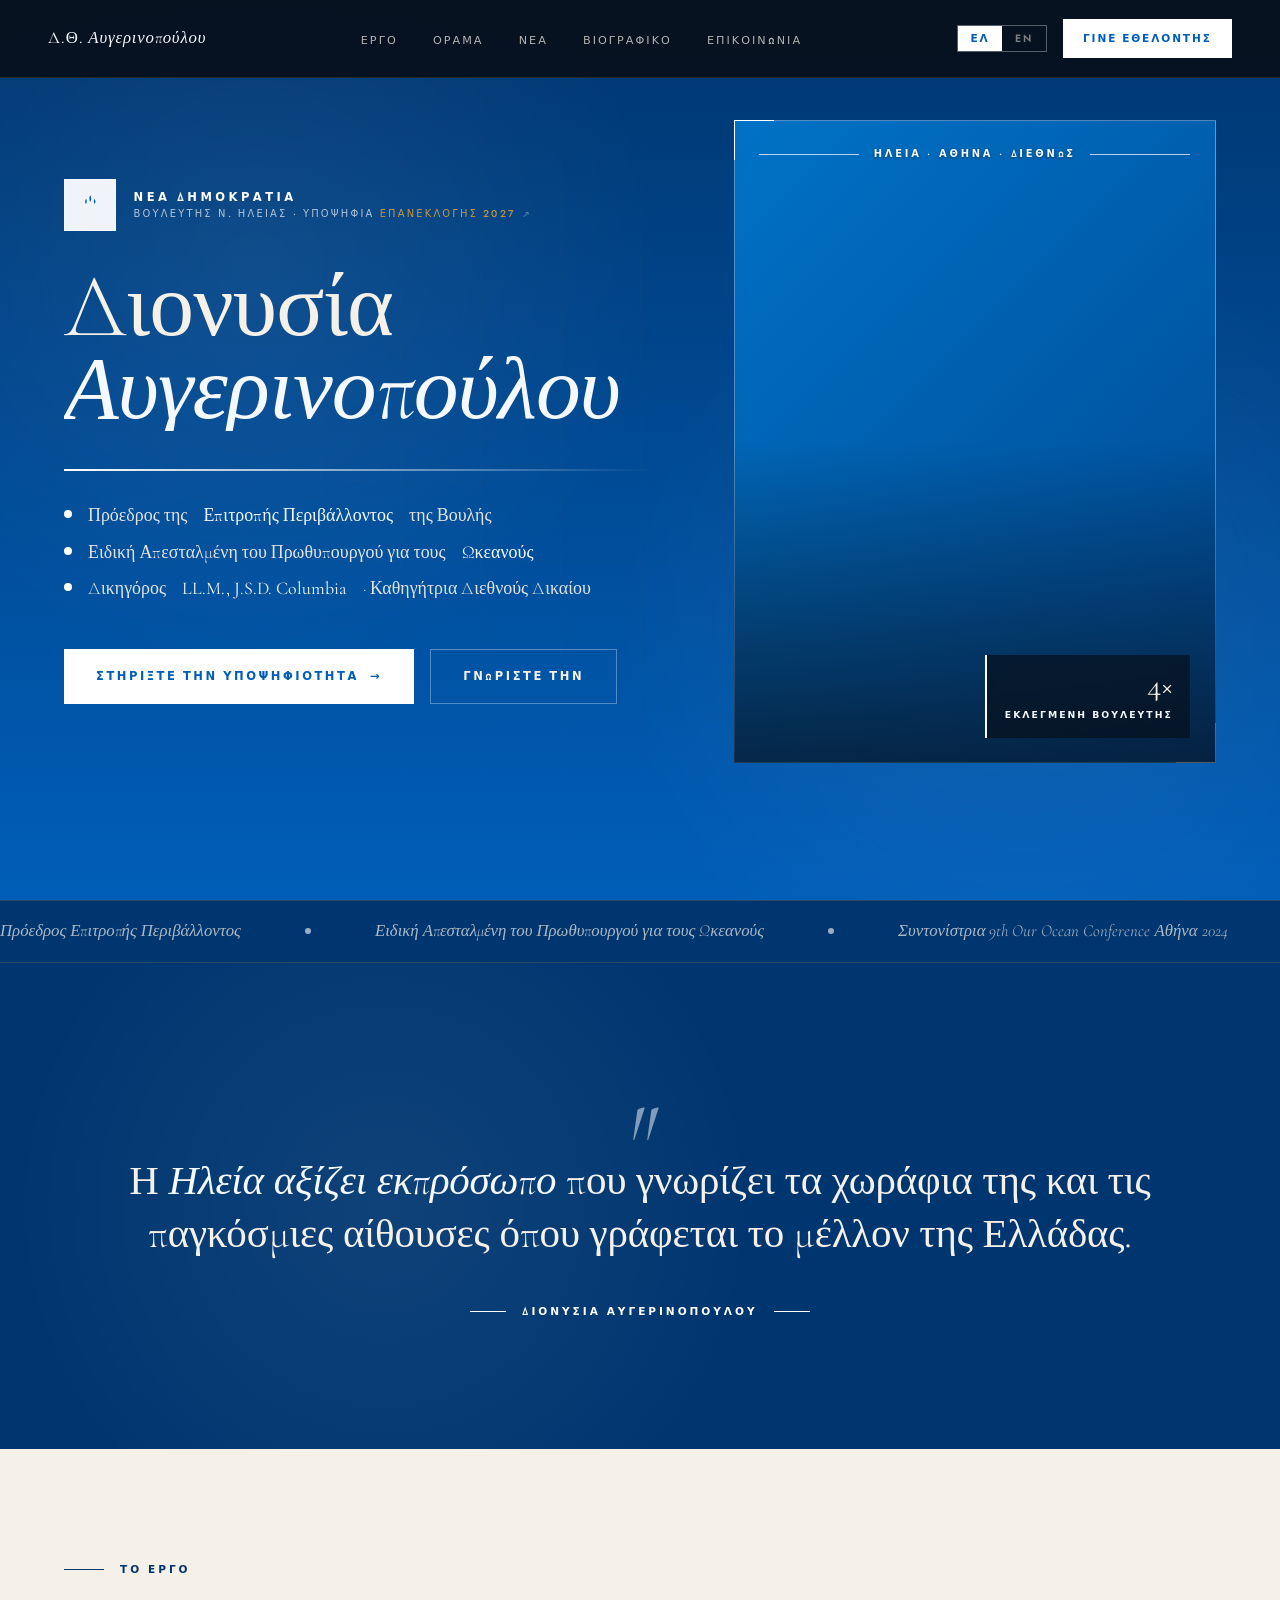
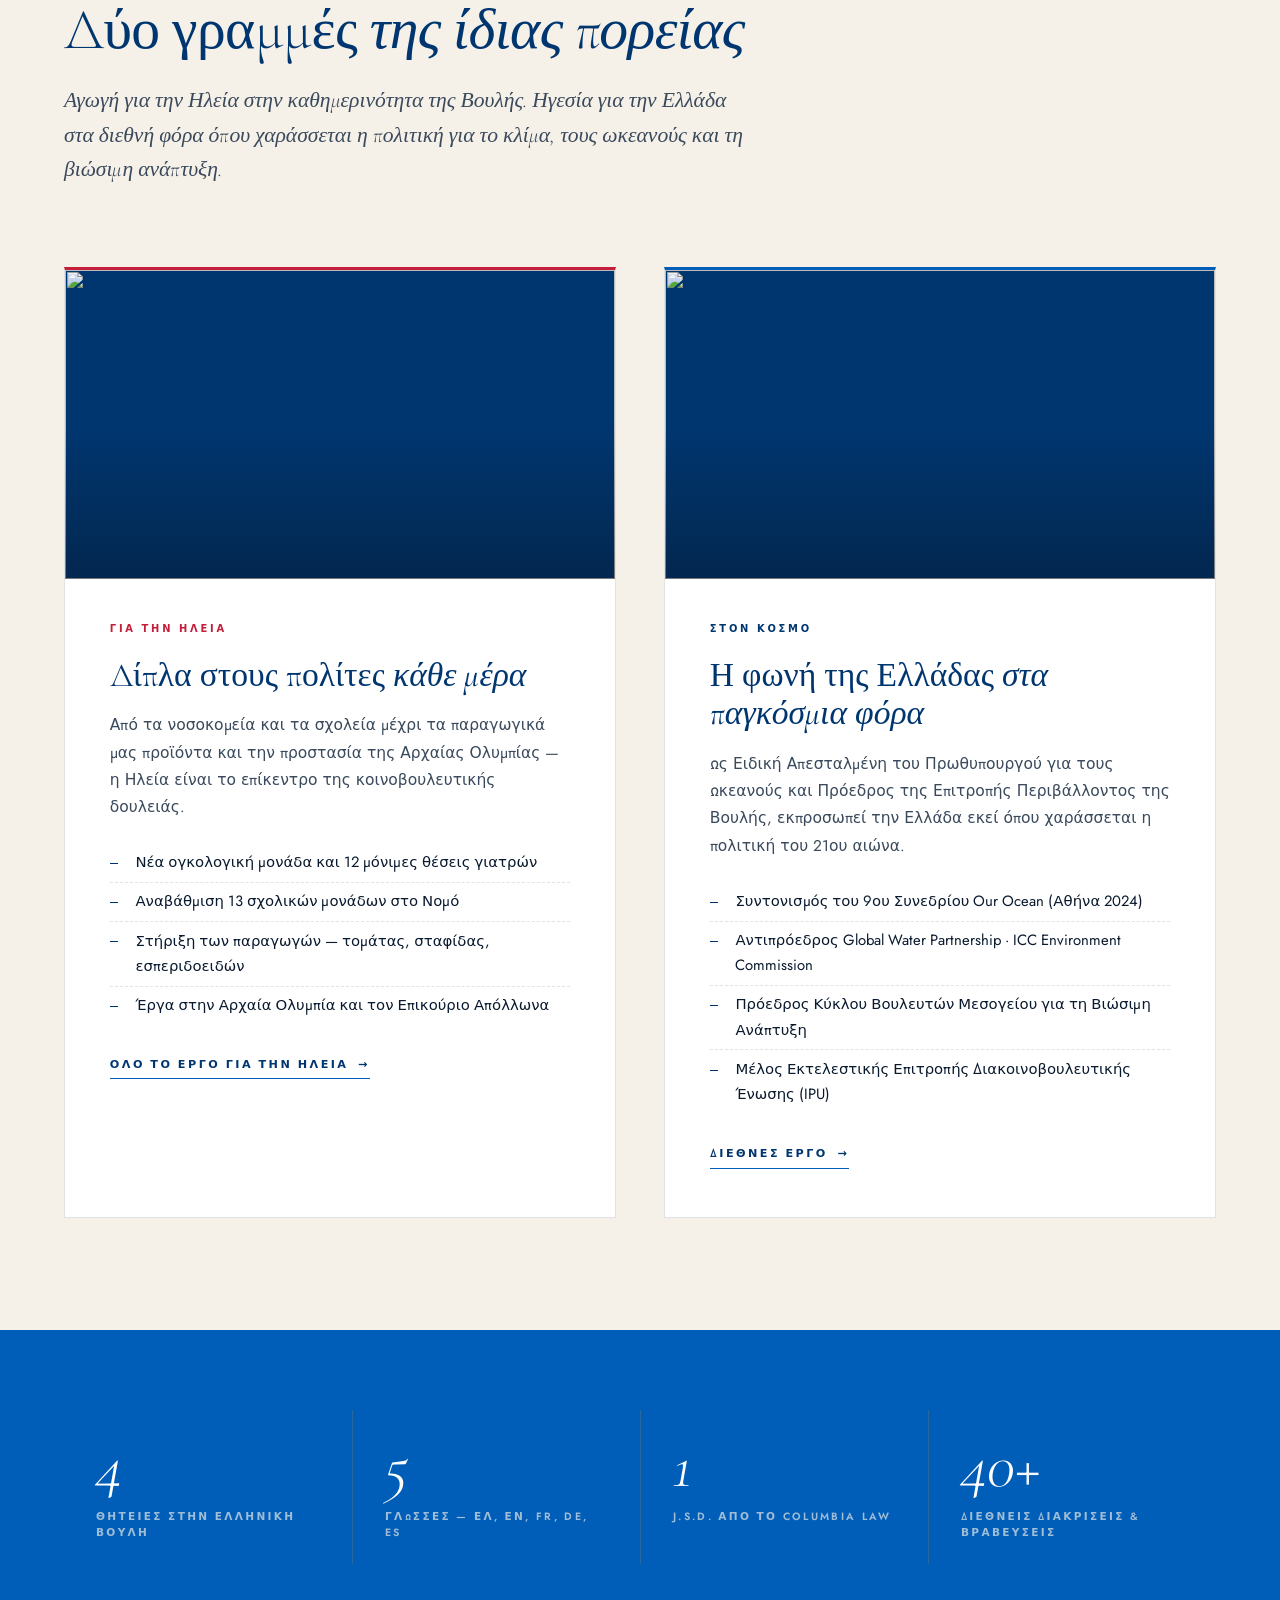
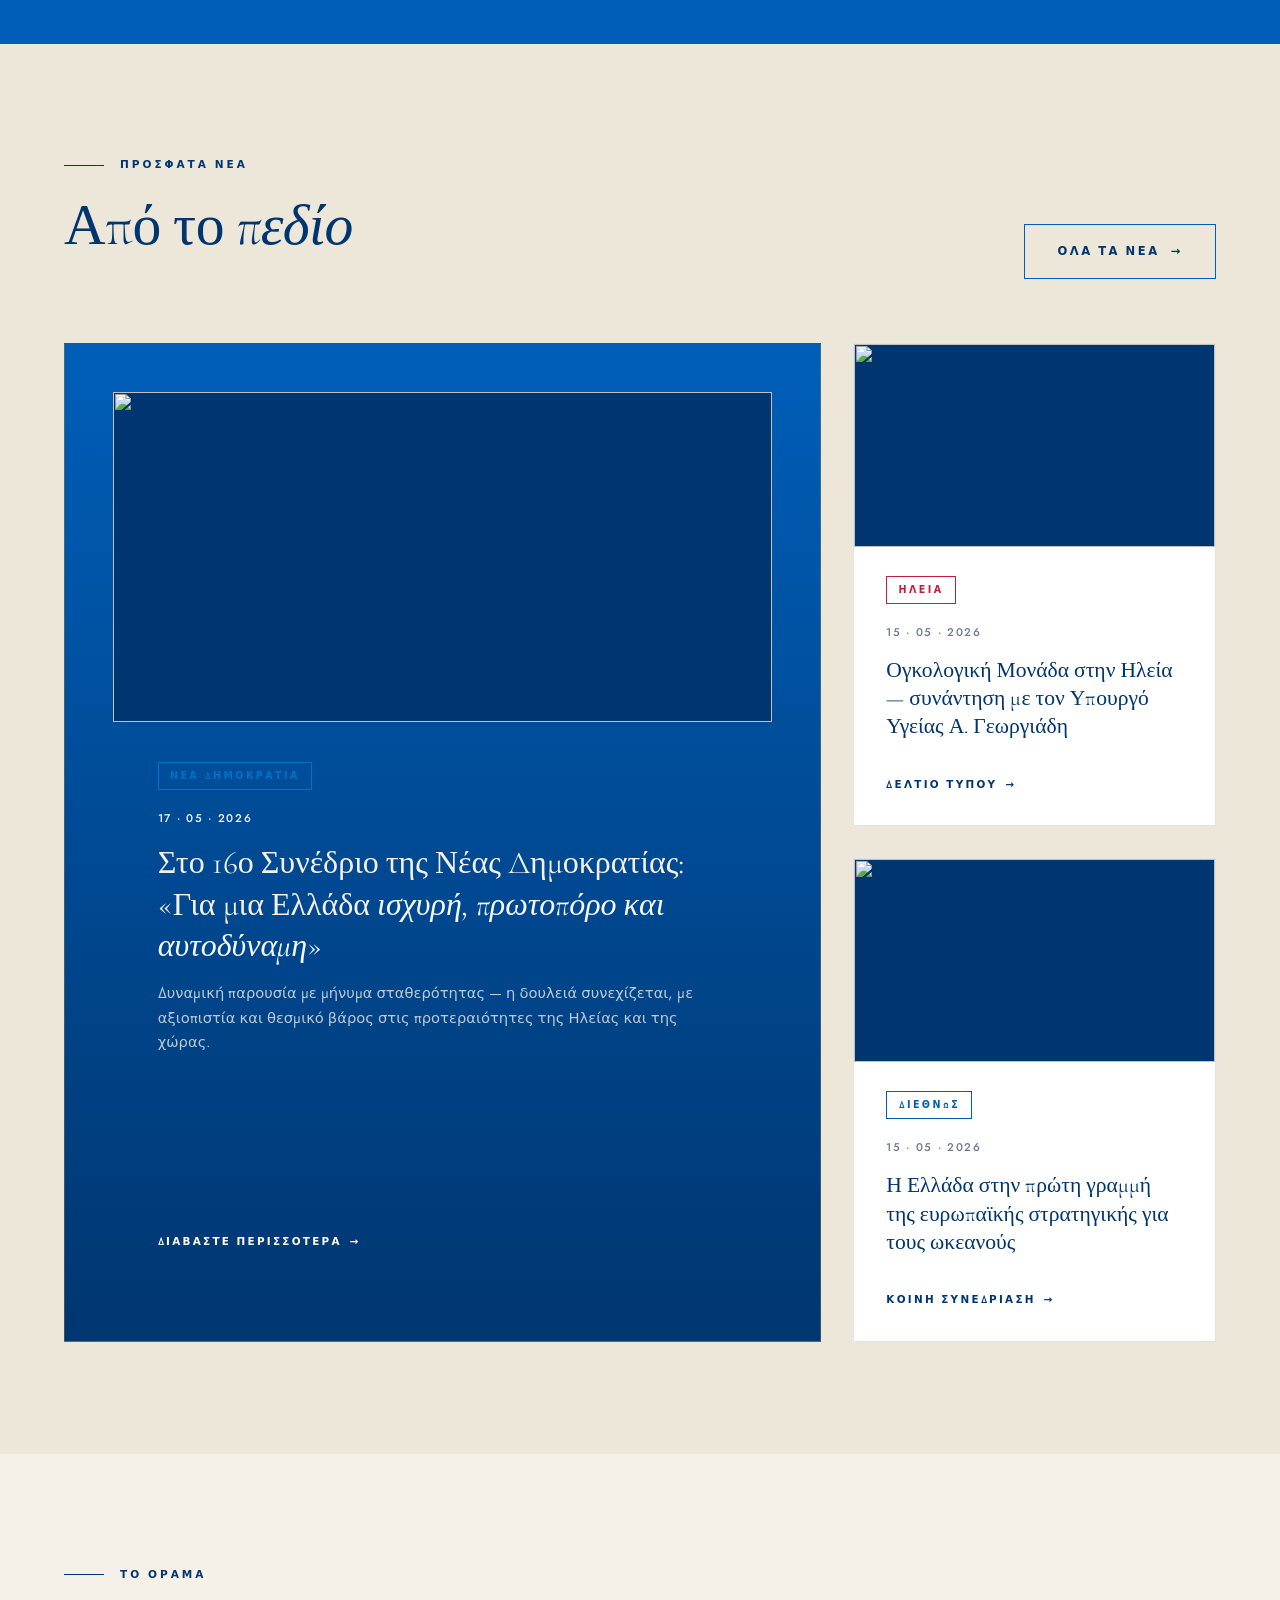
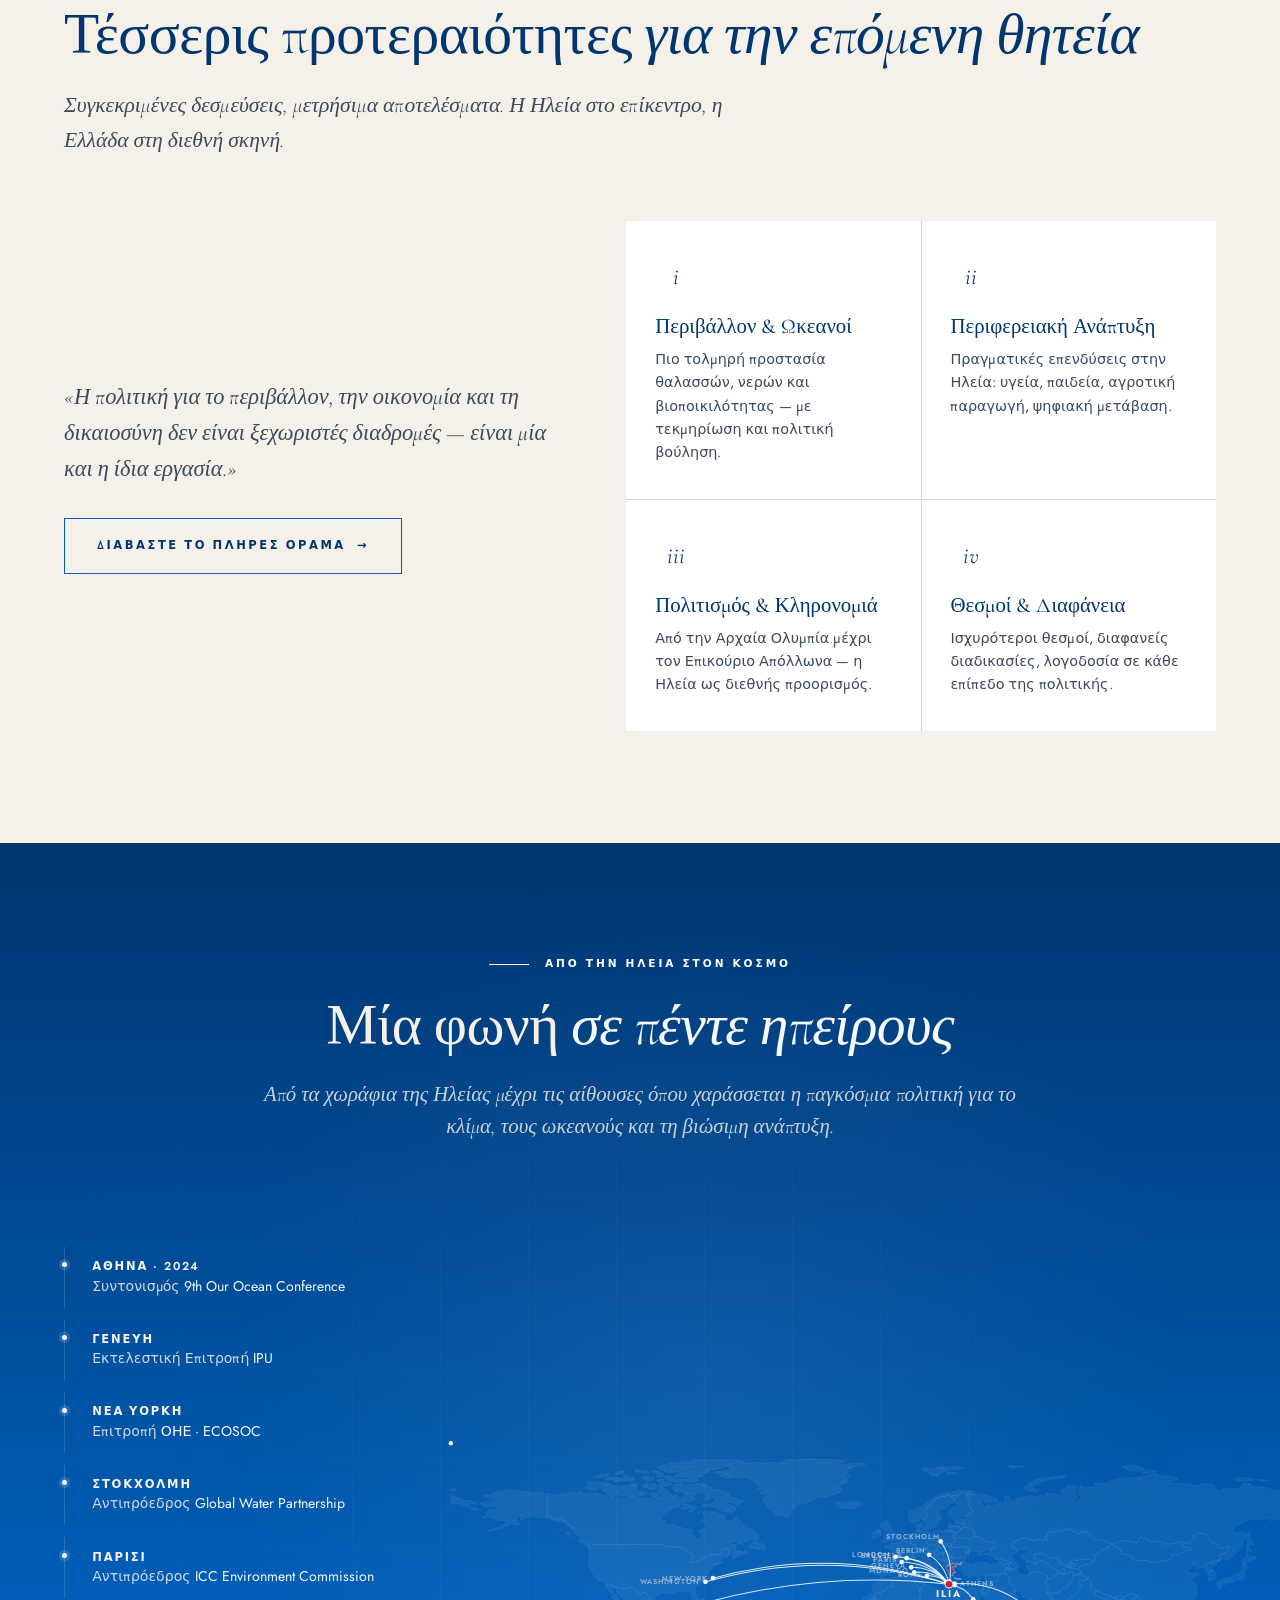
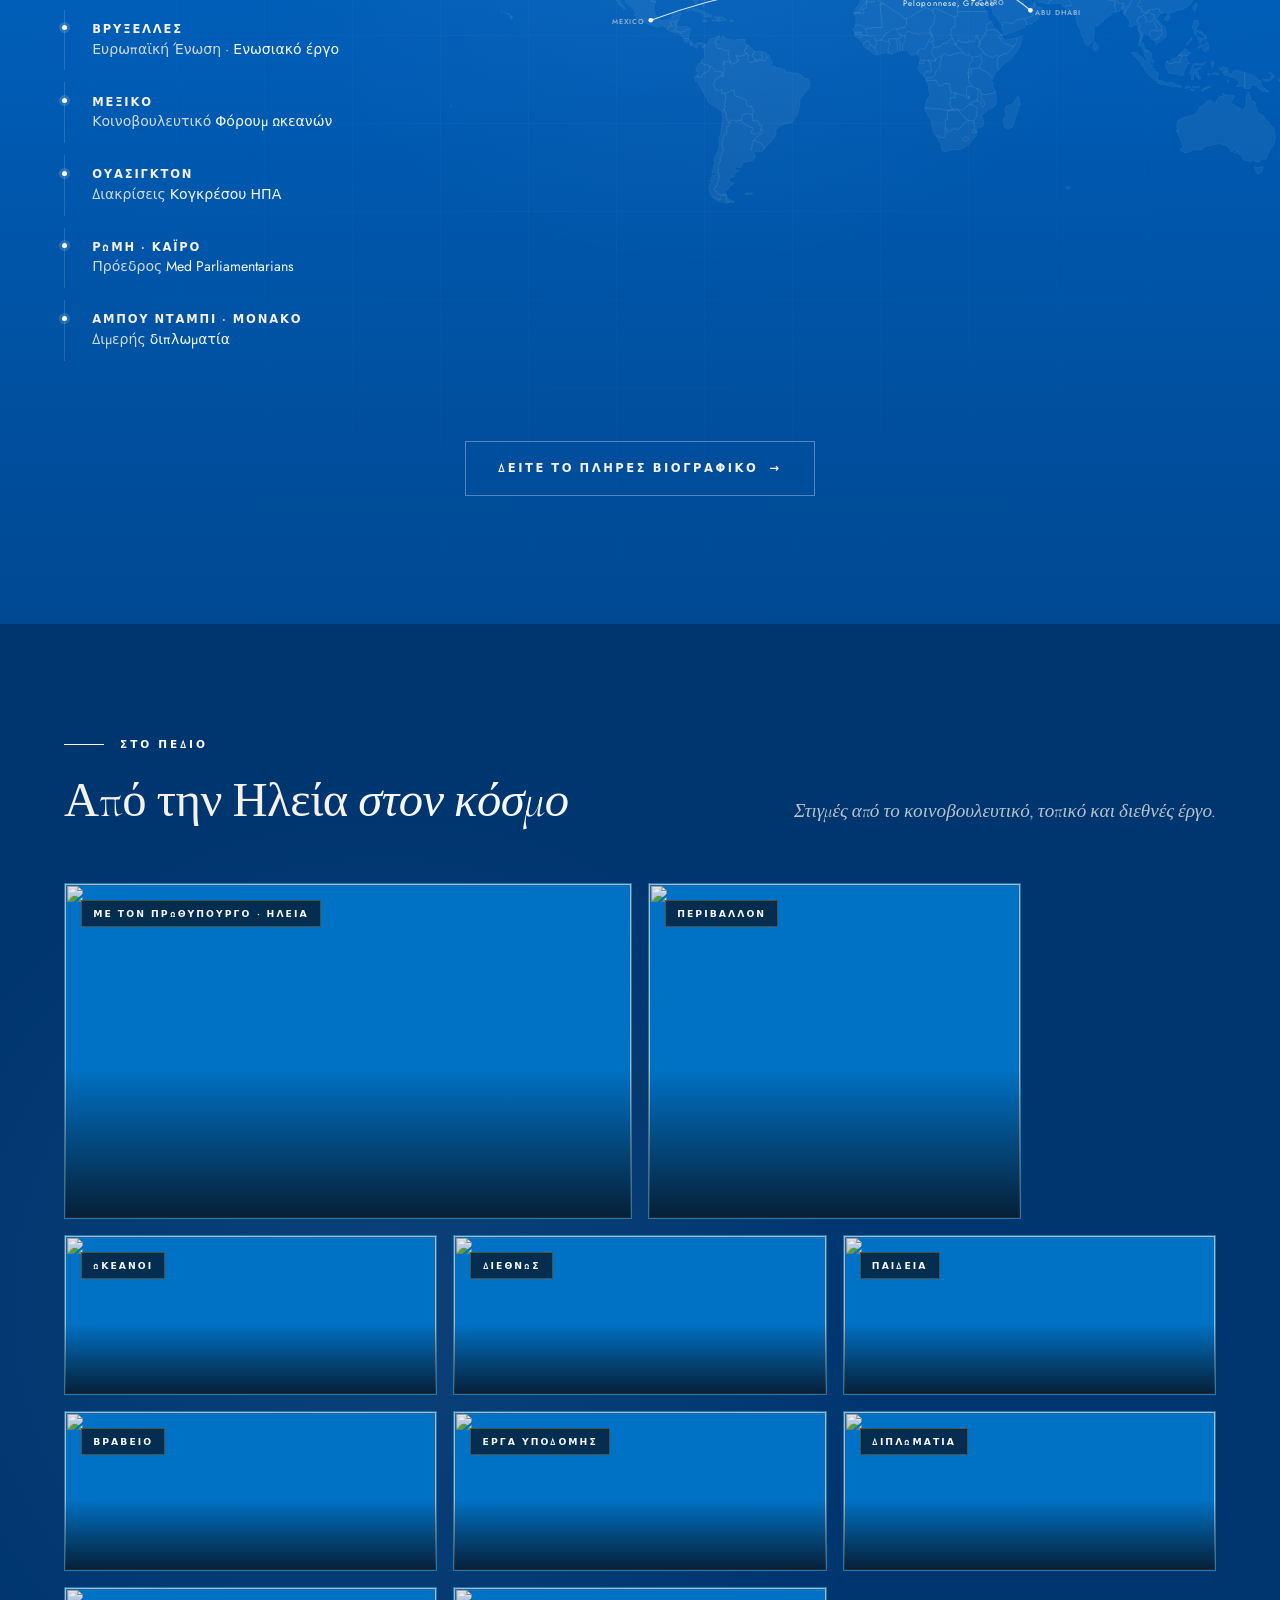
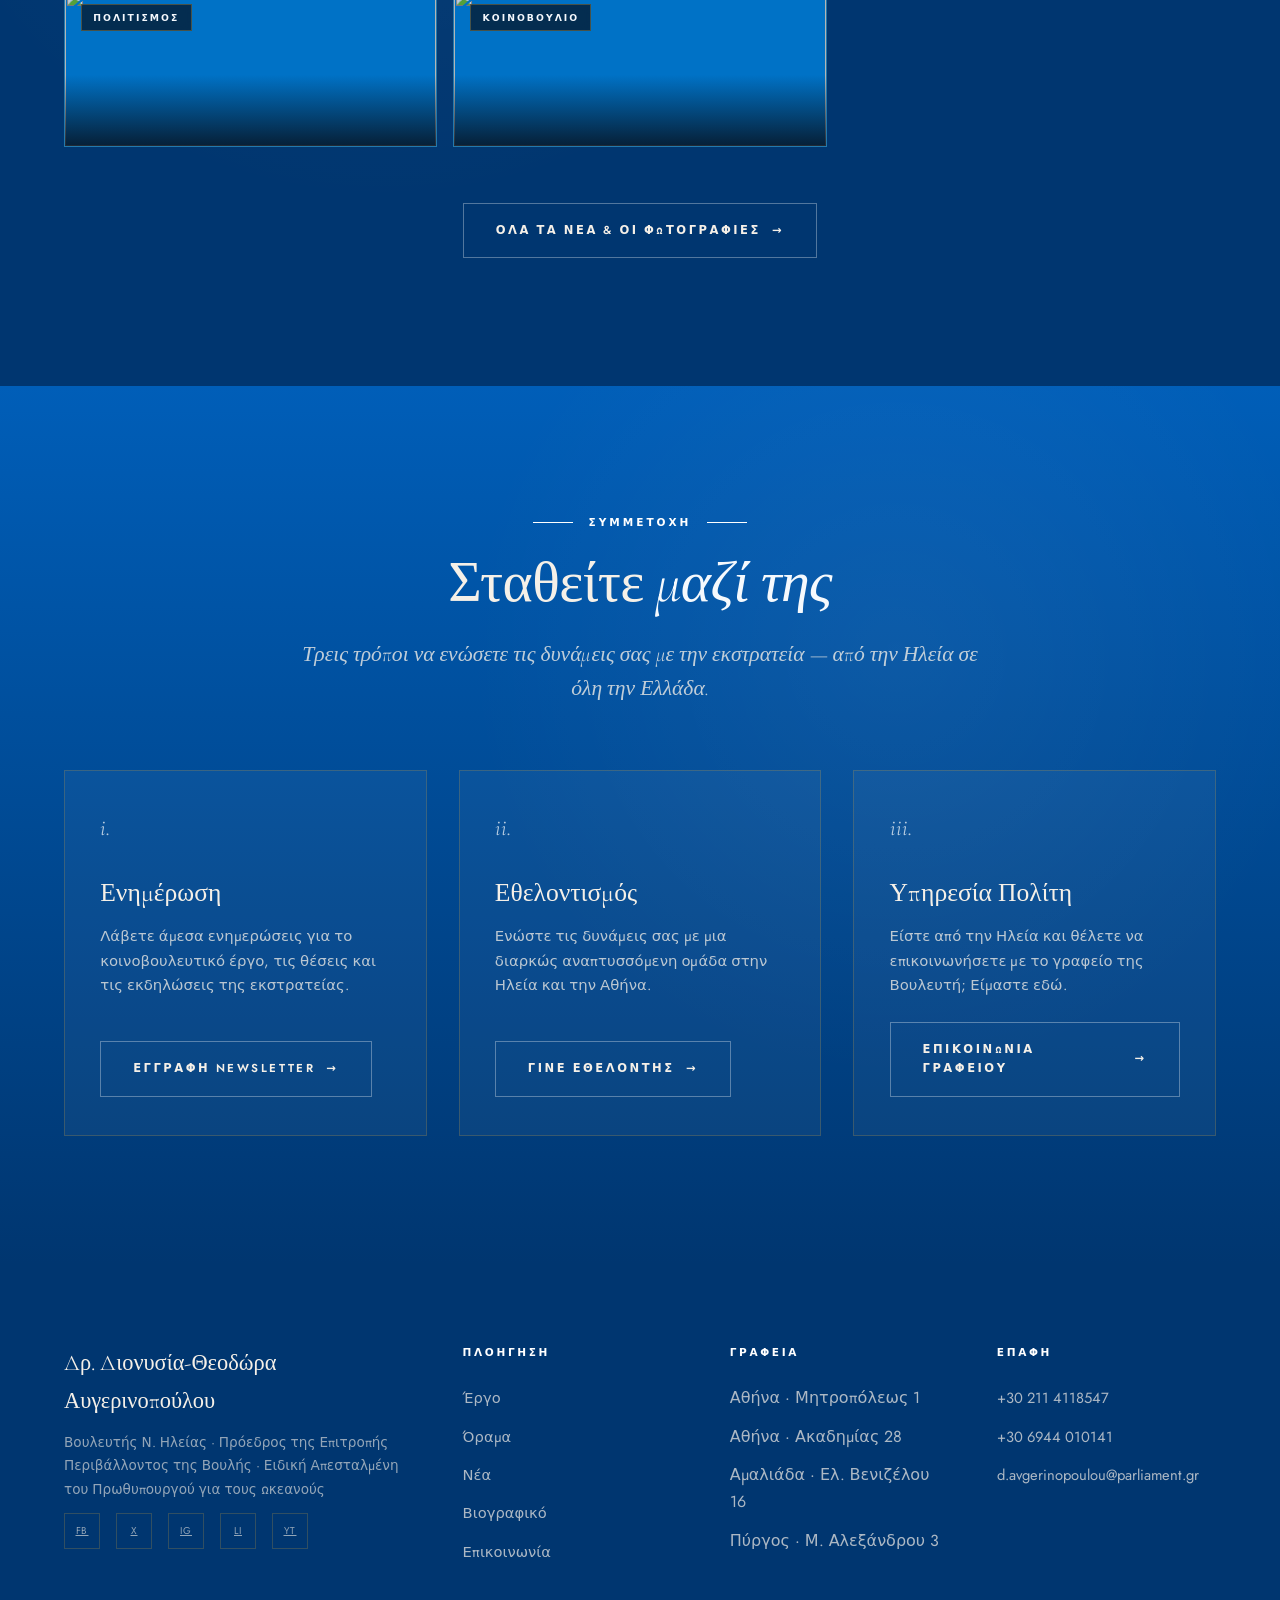
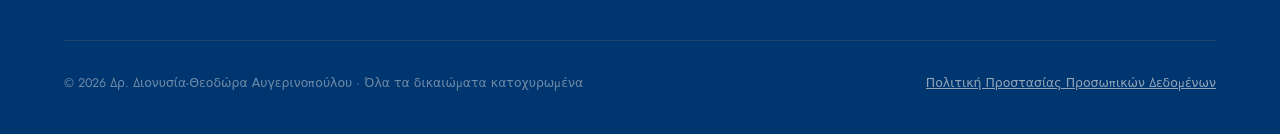
==== commit e2fed07e: "Use real ND party mark in hero + make party lockup a link The stylized 3-flame SVG placeholder in th" ====
--- a/index.html
+++ b/index.html
@@ -132,28 +132,40 @@
   display:flex; align-items:center; gap:1.1rem;
   margin-bottom:2.2rem;
   opacity:0; animation:heroFadeUp 0.7s 0.12s ease forwards;
-}
+  text-decoration:none;
+}
+.hero-party:hover .nd-torch-wrap {
+  background:rgba(255,255,255,0.14); border-color:rgba(255,255,255,0.55);
+  transform:translateY(-1px);
+}
+.hero-party:hover .hero-party-label { color:var(--white); }
+.hero-party:hover .hero-party-role { color:rgba(255,255,255,0.85); }
 .nd-torch-wrap {
-  width:44px; height:44px; flex-shrink:0;
+  width:52px; height:52px; flex-shrink:0;
   display:flex; align-items:center; justify-content:center;
   border:1px solid rgba(255,255,255,0.32);
-  background:rgba(255,255,255,0.06); backdrop-filter:blur(6px);
-  color:var(--white);
-}
-.nd-torch { width:26px; height:26px; }
+  background:rgba(255,255,255,0.94); backdrop-filter:blur(6px);
+  color:var(--navy);
+  transition:background 0.25s, border-color 0.25s, transform 0.25s;
+  padding:6px;
+}
+.nd-torch-wrap img { width:100%; height:100%; object-fit:contain; display:block; }
+.nd-torch-wrap svg { width:70%; height:70%; }
 .hero-party-text { display:flex; flex-direction:column; gap:0.2rem; line-height:1.15; }
 .hero-party-label {
   font-size:0.72rem; font-weight:700; letter-spacing:0.3em; text-transform:uppercase;
   color:var(--white); display:block;
+  transition:color 0.25s;
 }
 .hero-party-role {
   font-size:0.62rem; font-weight:500; letter-spacing:0.22em; text-transform:uppercase;
   color:rgba(255,255,255,0.68); display:block;
+  transition:color 0.25s;
 }
 .hero-party-role em { color:var(--gold-warm); font-style:normal; }
-
-/* Small torch in nav */
-.nav-torch { width:16px; height:16px; color:var(--gold-warm); margin-right:0.35rem; vertical-align:-2px; }
+.hero-party-role .nd-external {
+  margin-left:0.4rem; opacity:0.55; font-size:0.9em;
+}
 .hero-name { overflow:hidden; margin-bottom:0.4rem; }
 .hero-name-line {
   display:block; font-family:var(--serif); font-weight:300;
@@ -775,9 +787,16 @@
   <div class="hero-bg-grid"></div>
   <div class="hero-inner">
     <div>
-      <div class="hero-party">
-        <span class="nd-torch-wrap">
-          <svg class="nd-torch" viewBox="0 0 32 32" fill="currentColor" aria-hidden="true">
+      <a class="hero-party" href="https://www.nd.gr" target="_blank" rel="noopener noreferrer"
+         aria-label="Νέα Δημοκρατία — official party site (opens in new tab)">
+        <span class="nd-torch-wrap" aria-hidden="true">
+          <!-- Official ND torch referenced from Wikimedia. Swap to her team's -->
+          <!-- party-authorized asset when they provide one (assets/img/nd.svg) -->
+          <img src="https://upload.wikimedia.org/wikipedia/en/f/f5/Logo_of_the_New_Democracy_%28Greece%29.svg"
+               alt=""
+               onerror="this.style.display='none'; this.nextElementSibling.style.display='block';">
+          <svg class="nd-torch" viewBox="0 0 32 32" fill="currentColor" aria-hidden="true"
+               style="display:none;">
             <path d="M16 4c1.5 2.5 1.5 5.5 0 8-1.5-2.5-1.5-5.5 0-8z"/>
             <path d="M11 8c1 2 1 4.5-.2 6.5-1.5-2-1.2-4.5.2-6.5z"/>
             <path d="M21 8c-1 2-1 4.5.2 6.5 1.5-2 1.2-4.5-.2-6.5z"/>
@@ -789,11 +808,11 @@
             <span class="en">New Democracy</span>
           </span>
           <span class="hero-party-role">
-            <span class="el">Βουλευτής Ν. Ηλείας · Υποψήφια <em>Επανεκλογής 2027</em></span>
-            <span class="en">MP for Ilia · Candidate for <em>Re-election 2027</em></span>
+            <span class="el">Βουλευτής Ν. Ηλείας · Υποψήφια <em>Επανεκλογής 2027</em><span class="nd-external">↗</span></span>
+            <span class="en">MP for Ilia · Candidate for <em>Re-election 2027</em><span class="nd-external">↗</span></span>
           </span>
         </div>
-      </div>
+      </a>
       <h1 class="hero-name">
         <span class="hero-name-line">Διονυσία</span>
         <span class="hero-name-line italic">Αυγερινοπούλου</span>
